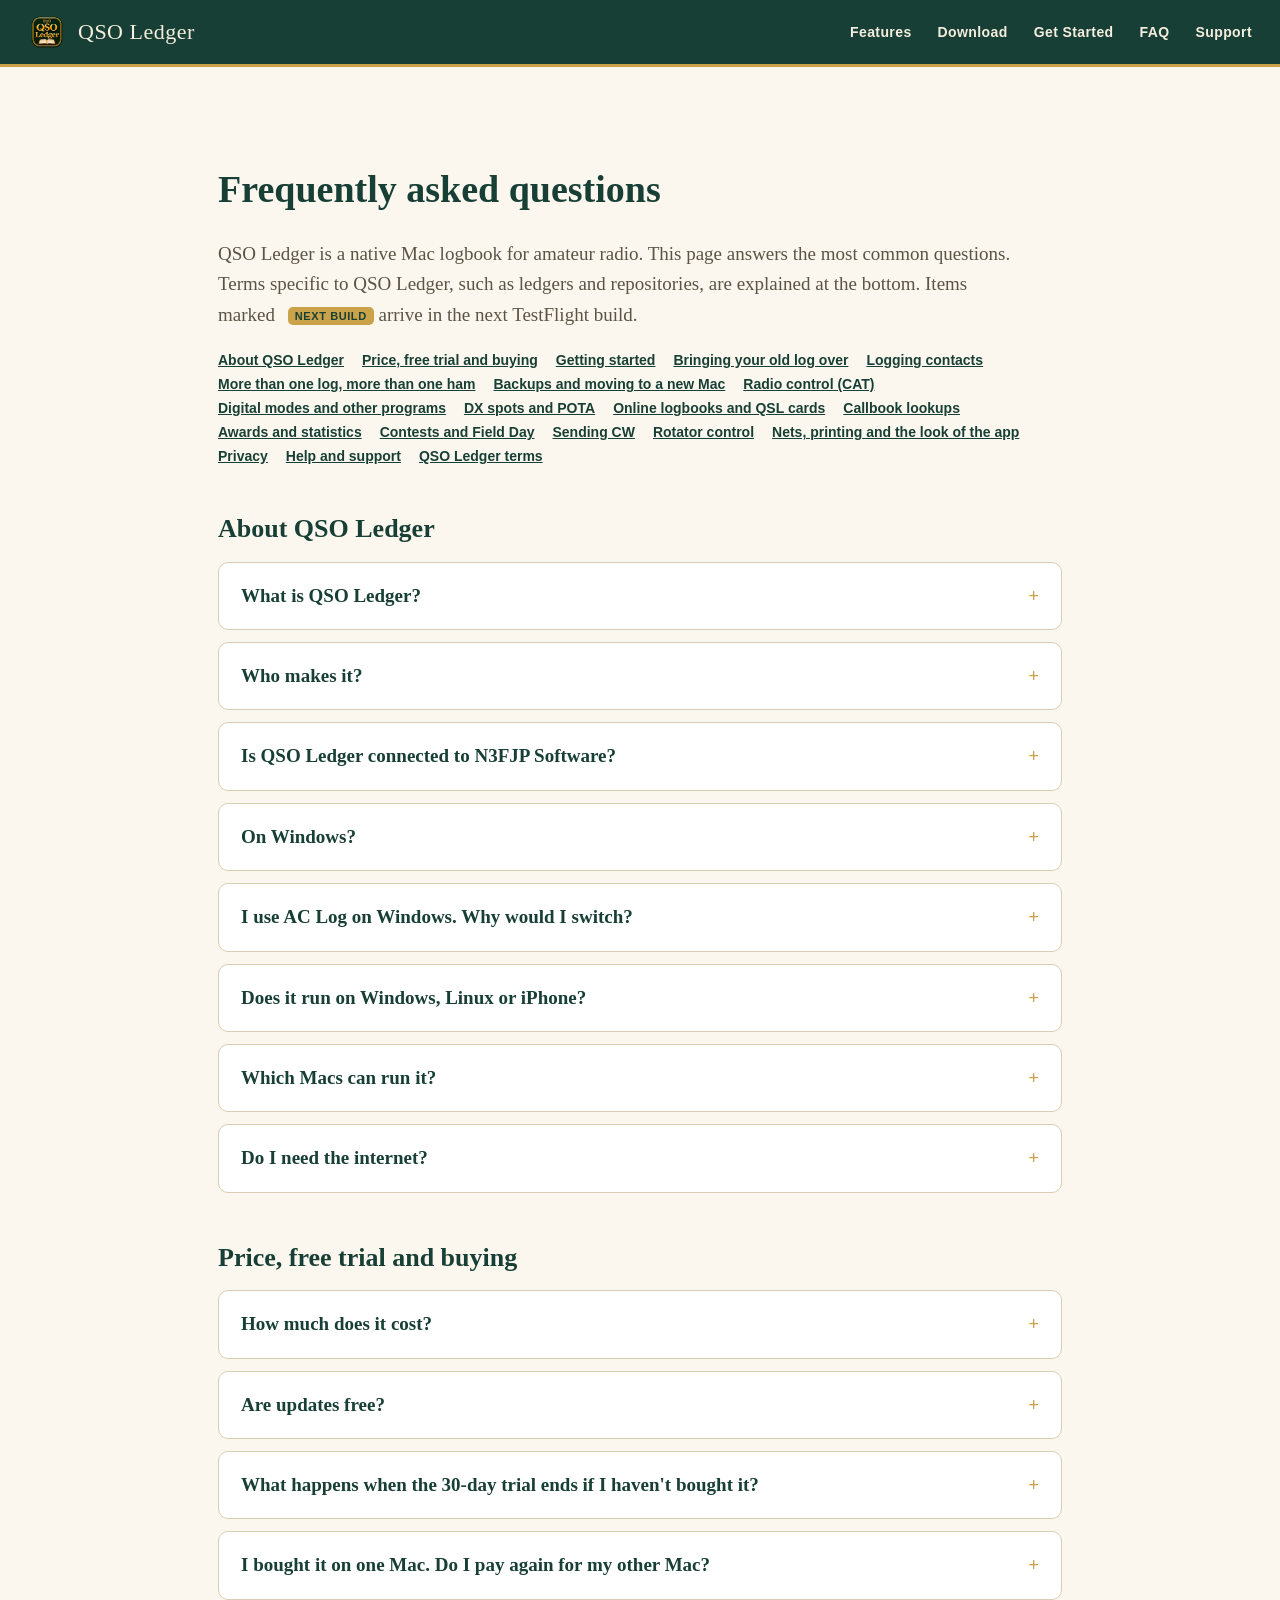
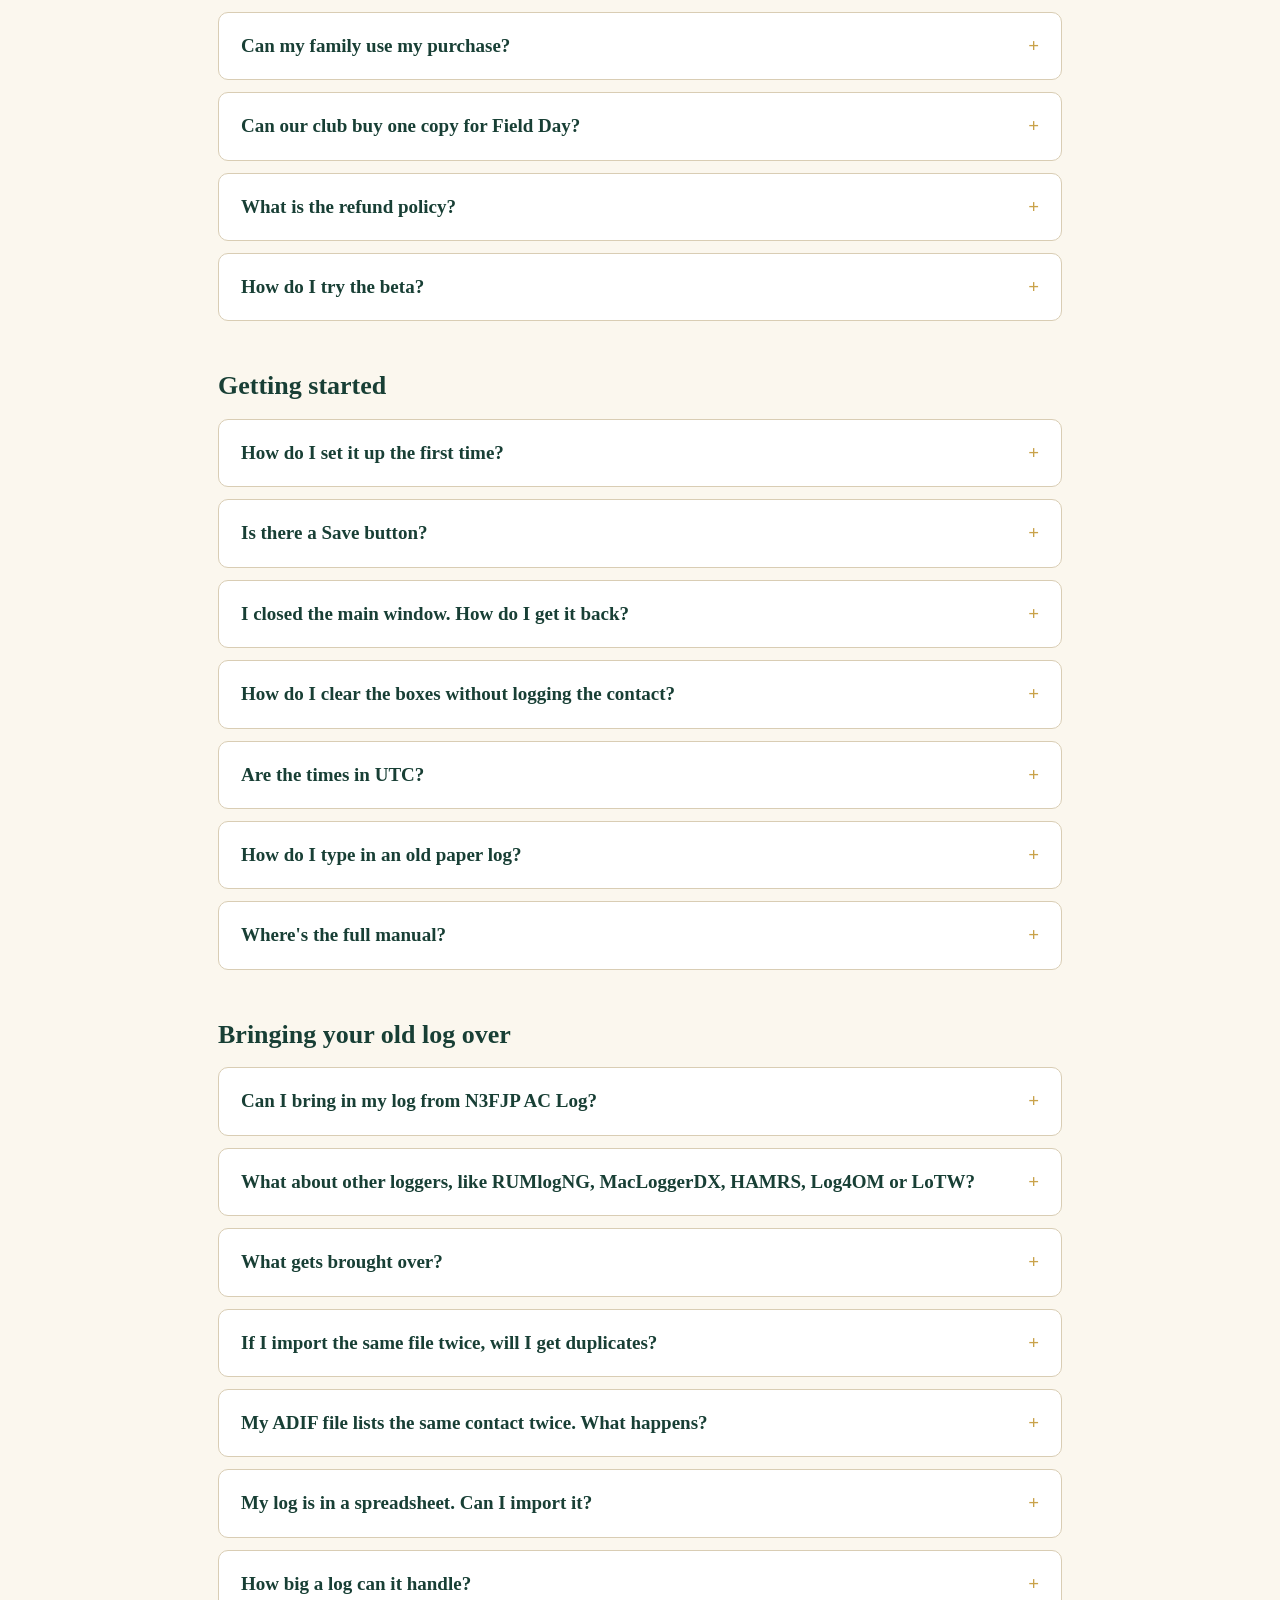
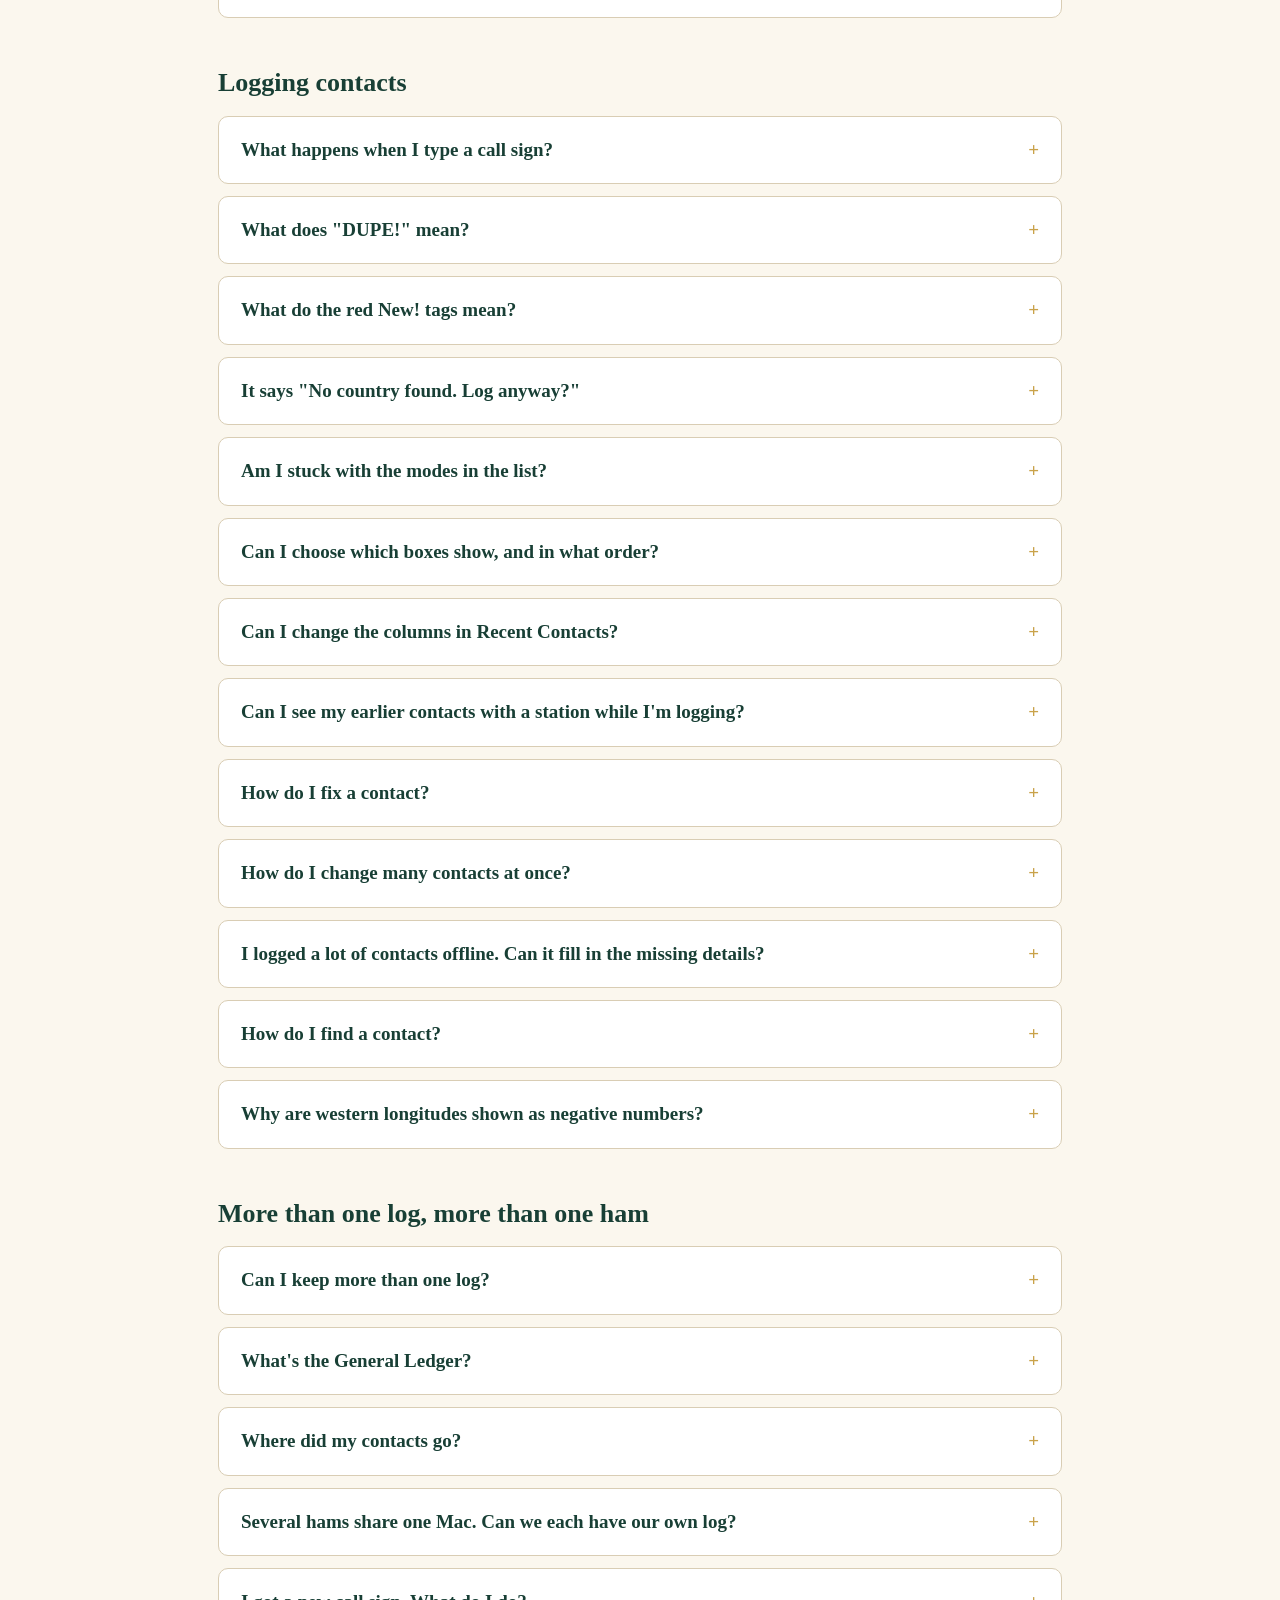
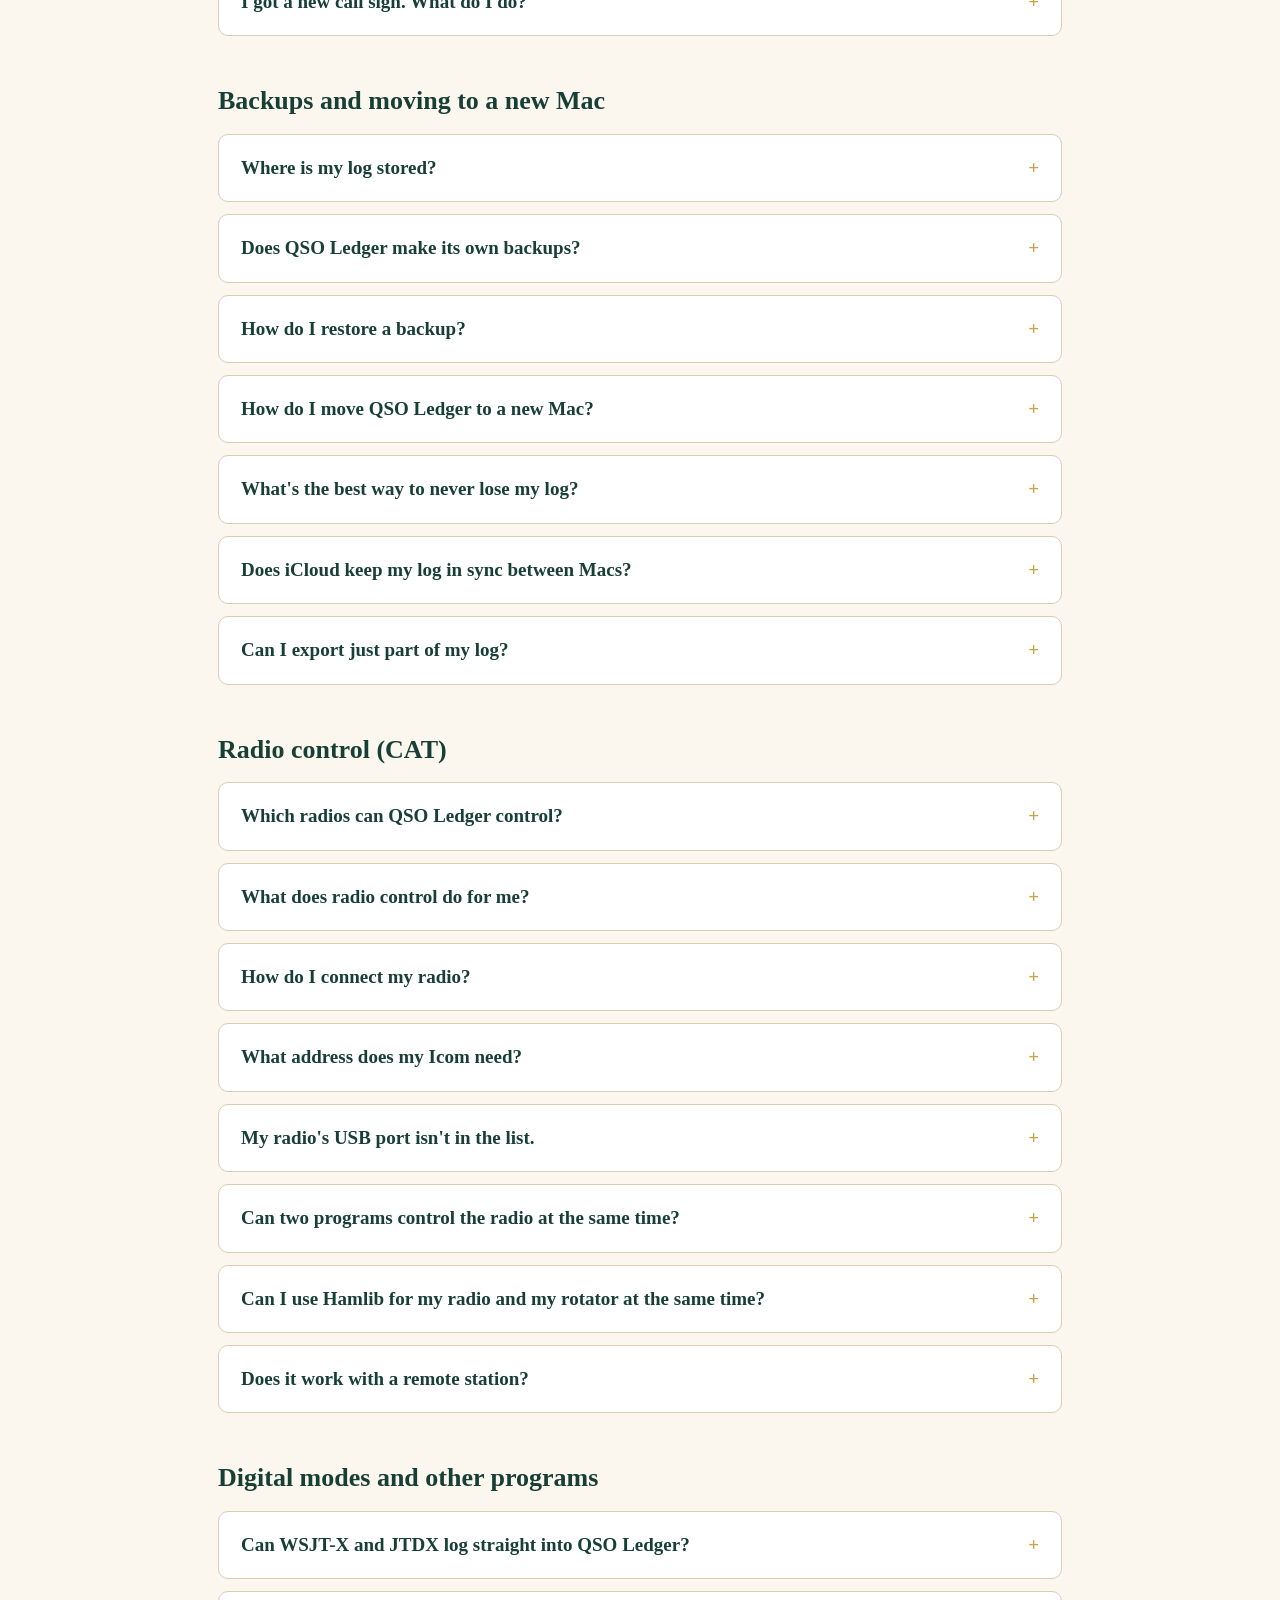
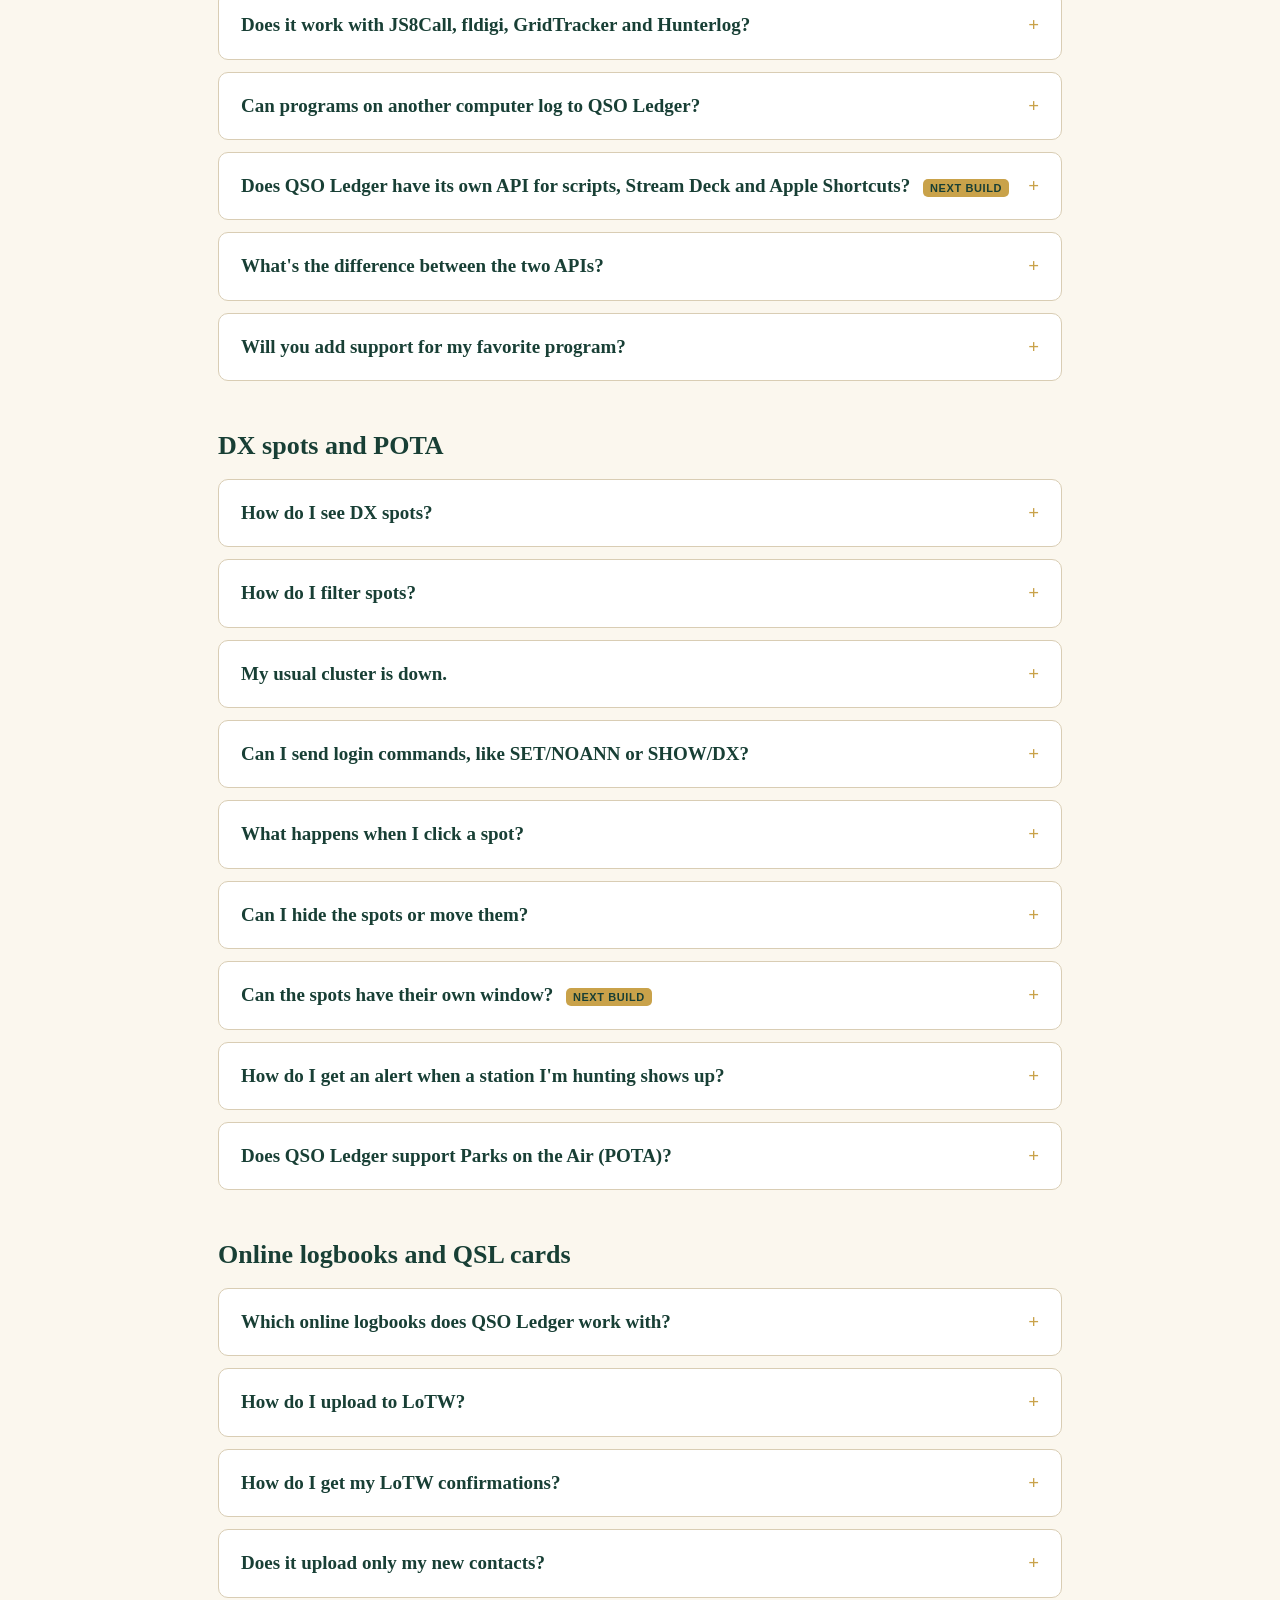
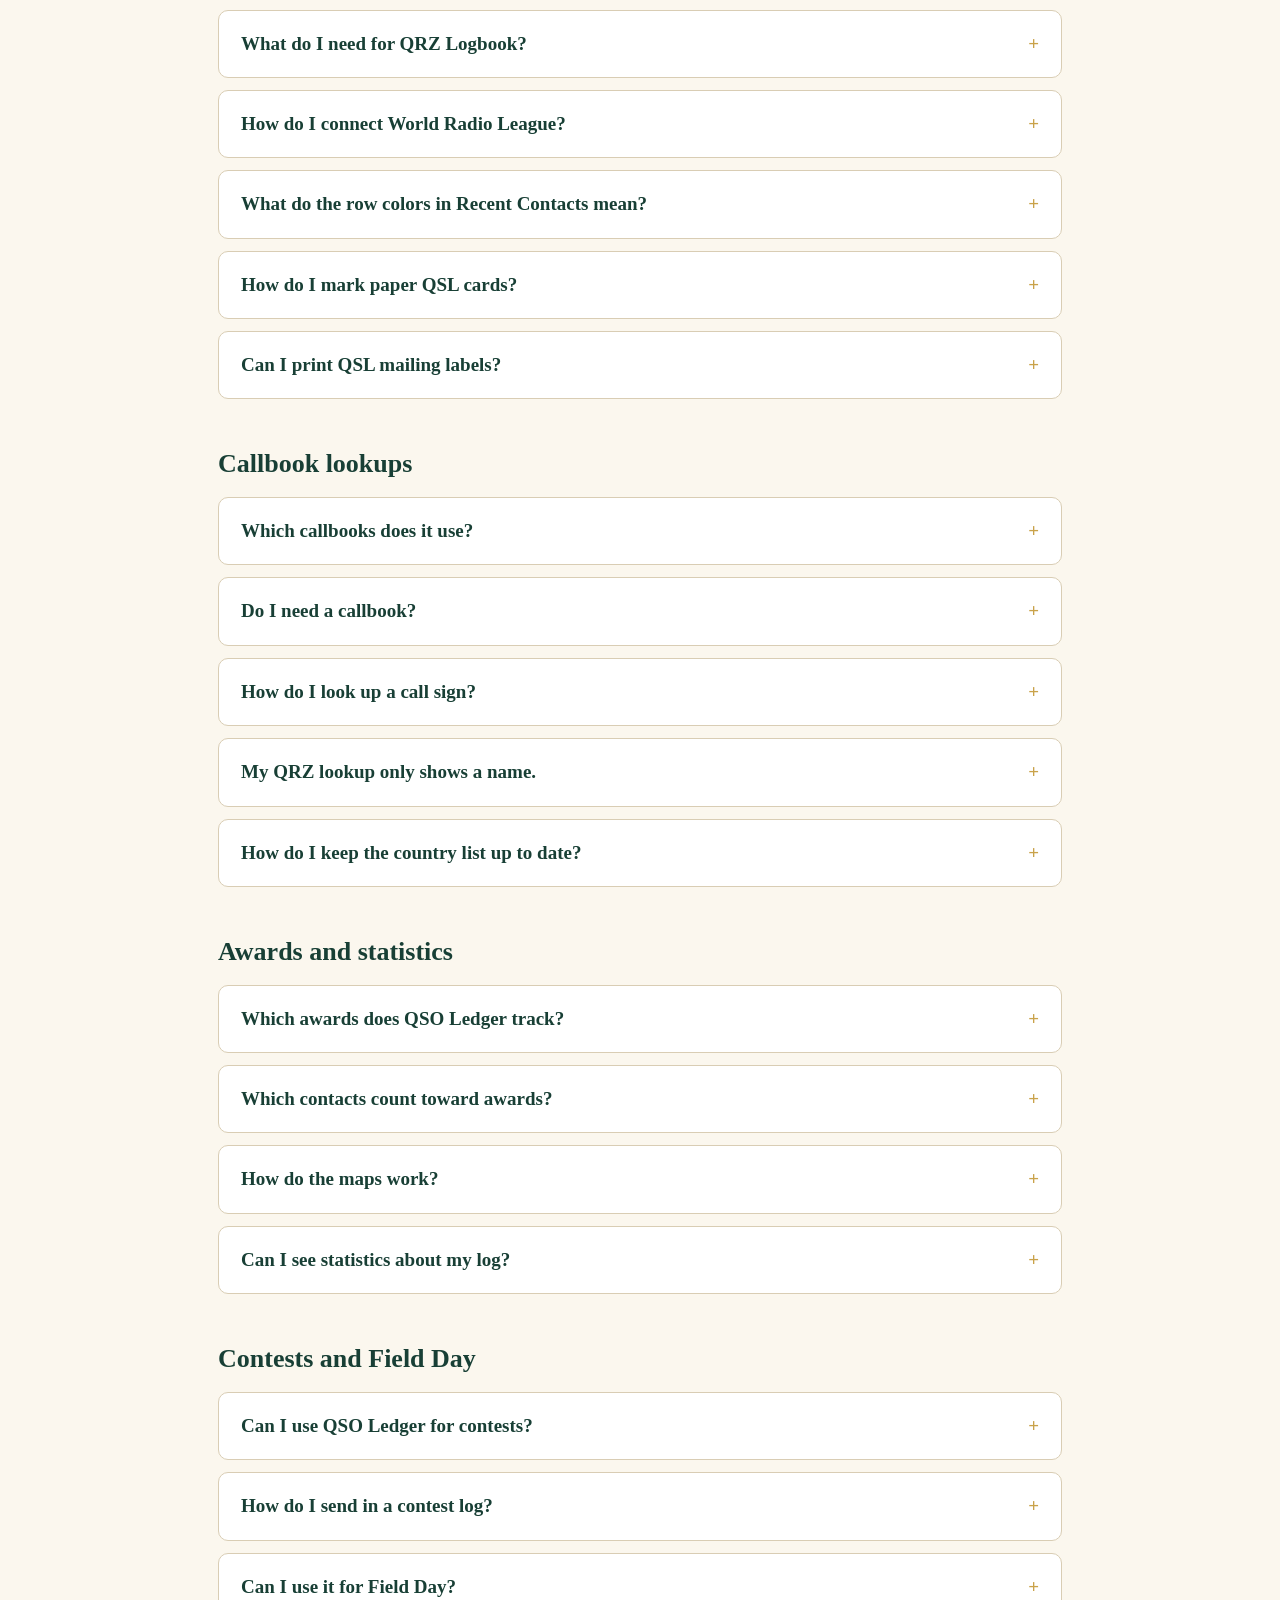
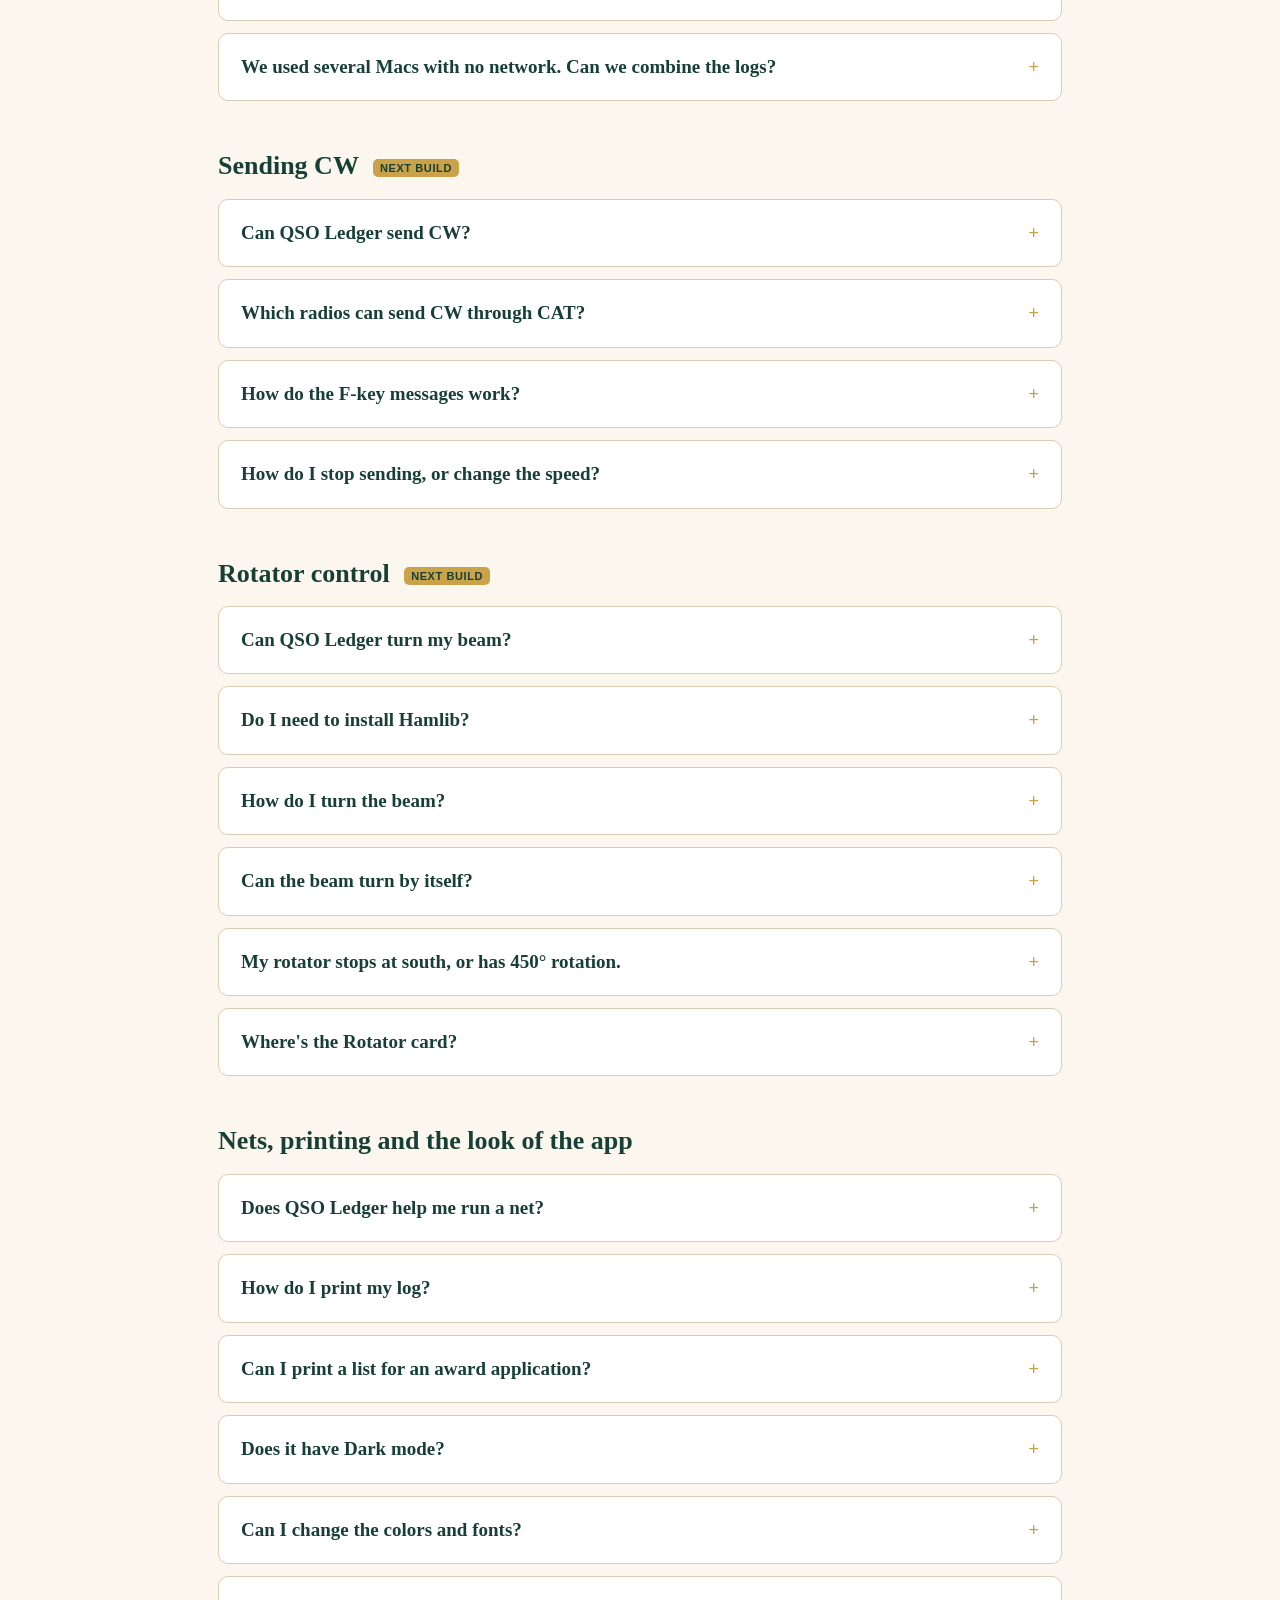
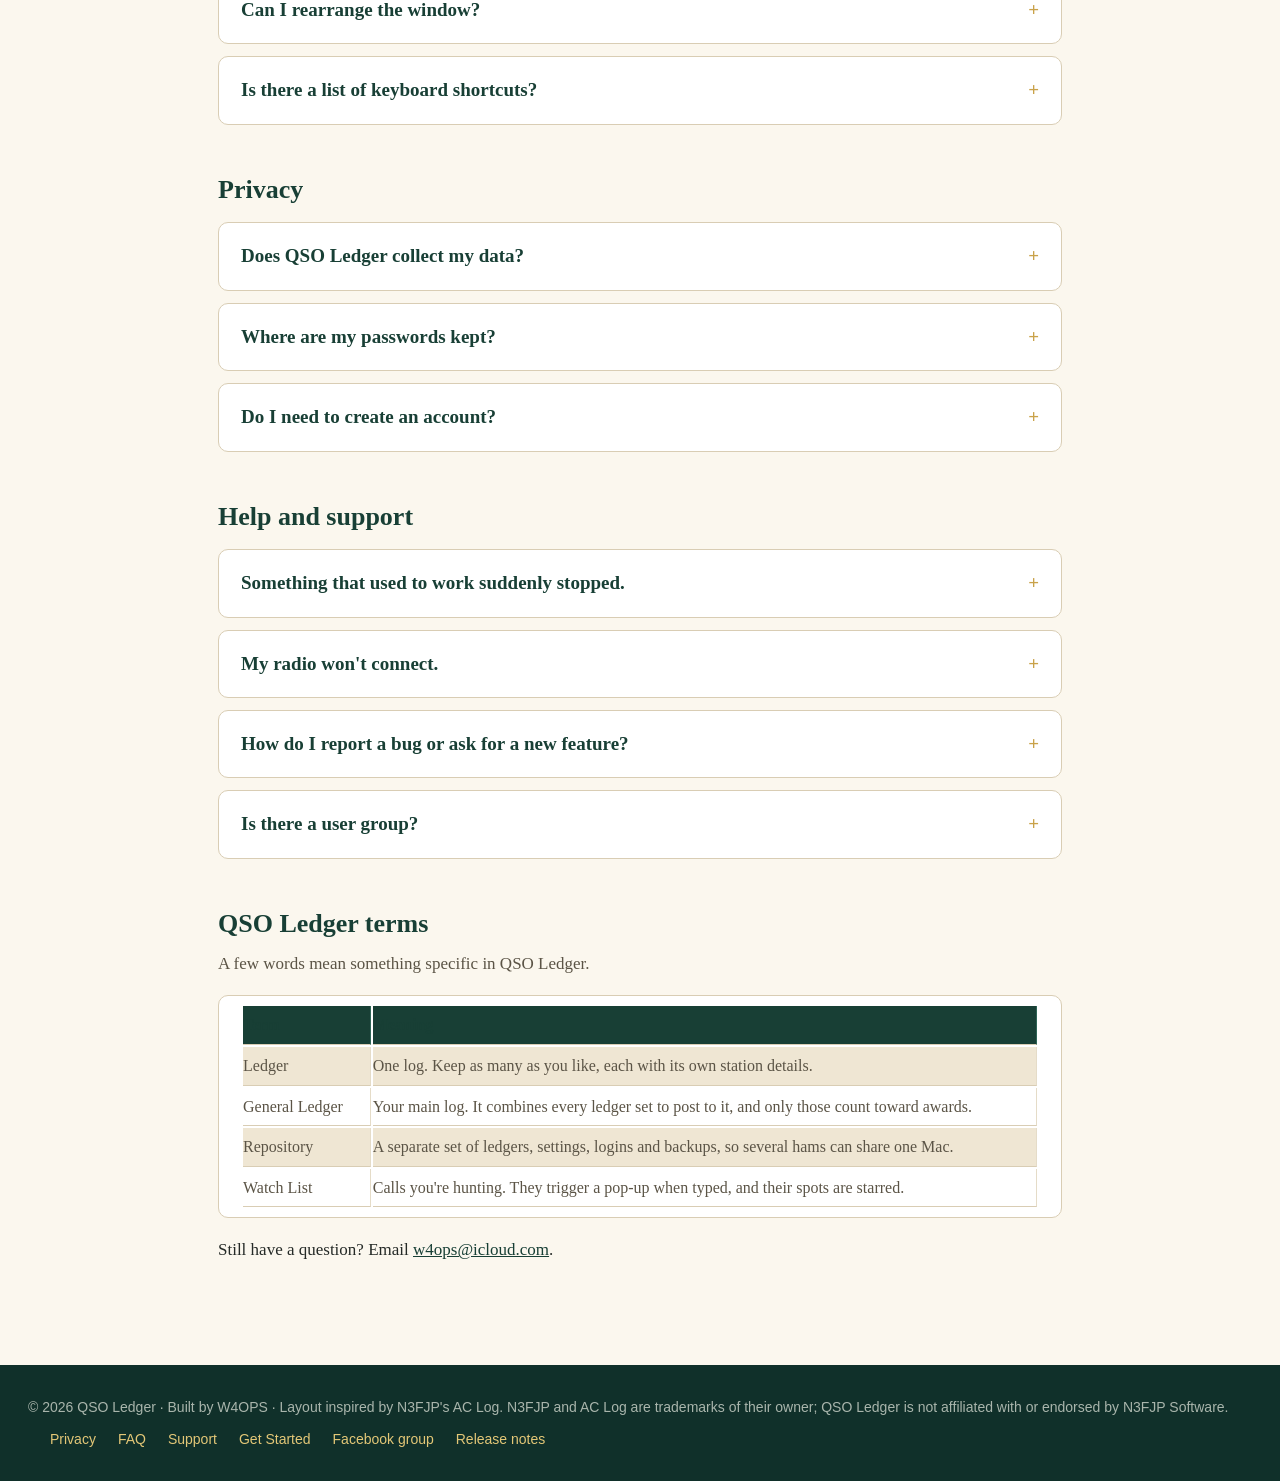
==== faq.html @ 9df09ba6 "FAQ page (124 questions); wider page so the hero headline fits on one line Co-Authored-By: Devin AI " ====
<!doctype html><html lang="en"><head><meta charset="utf-8"><meta name="viewport" content="width=device-width,initial-scale=1"><title>FAQ · QSO Ledger</title><meta name="description" content="Answers about QSO Ledger, the Mac ham radio logbook: price and trial, importing from N3FJP AC Log, CAT radio control, WSJT-X, DX spots and POTA, LoTW and QRZ uploads, backups, CW and rotators."><link rel="canonical" href="https://qsoledger.com/faq.html"><link rel="icon" href="icon.png"><link rel="stylesheet" href="style.css">
<script type="application/ld+json">{"@context": "https://schema.org", "@type": "FAQPage", "mainEntity": [{"@type": "Question", "name": "What is QSO Ledger?", "acceptedAnswer": {"@type": "Answer", "text": "It's a logbook app built just for the Mac. Your recent contacts show at the top of the window, and the boxes where you type a new contact sit below them. Type the other station's call sign, press Tab to move from box to box, then press Enter to save. That's it. QSO Ledger can also: Control your radio over CAT Show DX cluster and POTA spots Upload your contacts to LoTW, eQSL, QRZ Logbook, Club Log and World Radio League Track WAS, DXCC, grid and county progress"}}, {"@type": "Question", "name": "Who makes it?", "acceptedAnswer": {"@type": "Answer", "text": "QSO Ledger is made by W4OPS. It's an independent app and isn't run by any club or organization."}}, {"@type": "Question", "name": "Is QSO Ledger connected to N3FJP Software?", "acceptedAnswer": {"@type": "Answer", "text": "No, but N3FJP played a part in how it came about. AC Log is one of the most popular loggers in ham radio, and many hams who moved to a Mac missed its simple layout. So before building QSO Ledger, we reached out to Scott, N3FJP, to ask his permission to model our interface after his software, and he gave us his blessing. We then put our own spin on it, and wrote QSO Ledger from scratch as a native Mac app. N3FJP and AC Log are trademarks of Scott, N3FJP. QSO Ledger is not affiliated with or endorsed by N3FJP Software."}}, {"@type": "Question", "name": "On Windows?", "acceptedAnswer": {"@type": "Answer", "text": "To learn more about N3FJP's software, visit www.n3fjp.com. Whether you're logging everyday QSOs, working contests or taking part in Field Day, we can't recommend it enough."}}, {"@type": "Question", "name": "I use AC Log on Windows. Why would I switch?", "acceptedAnswer": {"@type": "Answer", "text": "If AC Log on a Windows PC works for you, there's no need to switch. QSO Ledger is for hams who want that same easy style of logging on a Mac, with no Windows virtual machine, no Wine, and no USB pass-through problems for the radio."}}, {"@type": "Question", "name": "Does it run on Windows, Linux or iPhone?", "acceptedAnswer": {"@type": "Answer", "text": "Right now it runs only on the Mac. An iPhone version is planned. There are no plans for Windows or Linux. If you're on Windows, we strongly recommend N3FJP's software, available at www.n3fjp.com. It's an excellent choice for everyday QSOs, contests and Field Day."}}, {"@type": "Question", "name": "Which Macs can run it?", "acceptedAnswer": {"@type": "Answer", "text": "Any Mac with macOS 14 Sonoma or newer. It runs natively on both Apple Silicon Macs (M1 and newer) and older Intel Macs."}}, {"@type": "Question", "name": "Do I need the internet?", "acceptedAnswer": {"@type": "Answer", "text": "No. Your log is saved on your Mac, so logging, searching, awards, printing and ADIF import and export all work offline. Features that need the internet, like spots, call sign lookups and uploads, pick back up when you reconnect."}}, {"@type": "Question", "name": "How much does it cost?", "acceptedAnswer": {"@type": "Answer", "text": "QSO Ledger is free to download from the Mac App Store, and every feature works for the first 30 days. After that, a one-time $34 purchase inside the app unlocks it for good. There is no monthly subscription."}}, {"@type": "Question", "name": "Are updates free?", "acceptedAnswer": {"@type": "Answer", "text": "Yes. Your one-time unlock includes all future updates to QSO Ledger for Mac."}}, {"@type": "Question", "name": "What happens when the 30-day trial ends if I haven't bought it?", "acceptedAnswer": {"@type": "Answer", "text": "Nothing is lost. You can still open, search, print and export your log as an ADIF file. The only thing that stops is logging new contacts, until you unlock the app."}}, {"@type": "Question", "name": "I bought it on one Mac. Do I pay again for my other Mac?", "acceptedAnswer": {"@type": "Answer", "text": "No. On the other Mac, sign in to the Mac App Store with the same Apple ID. Then choose QSO Ledger → Unlock QSO Ledger… → Restore Purchase."}}, {"@type": "Question", "name": "Can my family use my purchase?", "acceptedAnswer": {"@type": "Answer", "text": "The unlock can't be shared through Apple's Family Sharing, so each Apple ID needs its own. But if your family shares one Mac, everyone can use that one unlocked copy, and each ham can keep a separate log. See \"Several hams share one Mac\" below."}}, {"@type": "Question", "name": "Can our club buy one copy for Field Day?", "acceptedAnswer": {"@type": "Answer", "text": "Each Mac unlocks through its own Apple ID, so every Mac needs its own unlock or can use its 30-day trial. Several Macs logging into one shared Field Day log isn't available yet."}}, {"@type": "Question", "name": "What is the refund policy?", "acceptedAnswer": {"@type": "Answer", "text": "Apple handles all purchases and refunds. You can ask for a refund at reportaproblem.apple.com."}}, {"@type": "Question", "name": "How do I try the beta?", "acceptedAnswer": {"@type": "Answer", "text": "First install Apple's free TestFlight app. Then join the public beta at testflight.apple.com/join/hj4aNTzw."}}, {"@type": "Question", "name": "How do I set it up the first time?", "acceptedAnswer": {"@type": "Answer", "text": "When you first open QSO Ledger, a Welcome window asks for your call sign, name, grid square and location. It also asks you to pick a folder for backups. You can change any of this later in Settings → Station and Settings → Backup. To see the Welcome window again, choose Help → Welcome…."}}, {"@type": "Question", "name": "Is there a Save button?", "acceptedAnswer": {"@type": "Answer", "text": "No, you don't need one. Each contact is saved the moment you log it."}}, {"@type": "Question", "name": "I closed the main window. How do I get it back?", "acceptedAnswer": {"@type": "Answer", "text": "Click the QSO Ledger icon in the Dock, or choose Window → QSO Ledger (⌘0). Closing the window doesn't lose anything."}}, {"@type": "Question", "name": "How do I clear the boxes without logging the contact?", "acceptedAnswer": {"@type": "Answer", "text": "Press Esc."}}, {"@type": "Question", "name": "Are the times in UTC?", "acceptedAnswer": {"@type": "Answer", "text": "Yes. Dates and times are logged in UTC. In Settings → Station you can choose how dates look when you see and type them. Behind the scenes, contacts are always saved in standard ADIF format."}}, {"@type": "Question", "name": "How do I type in an old paper log?", "acceptedAnswer": {"@type": "Answer", "text": "Type each contact's date and time into the boxes yourself. To save typing, go to Settings → Station and set the date option to Last entry date. Each new contact will then start with the date of the one before it."}}, {"@type": "Question", "name": "Where's the full manual?", "acceptedAnswer": {"@type": "Answer", "text": "Choose Help → QSO Ledger Help (⌘?). It covers common questions and every menu, and you can search it."}}, {"@type": "Question", "name": "Can I bring in my log from N3FJP AC Log?", "acceptedAnswer": {"@type": "Answer", "text": "Yes. In AC Log, export your log as an ADIF file. Then in QSO Ledger, choose File → Import ADIF… (⇧⌘I) and pick that file. Your AC Log file stays exactly as it was."}}, {"@type": "Question", "name": "What about other loggers, like RUMlogNG, MacLoggerDX, HAMRS, Log4OM or LoTW?", "acceptedAnswer": {"@type": "Answer", "text": "It works the same way. Almost every logging program can export an ADIF file (it ends in .adi or .adif). Export one, then use File → Import ADIF…."}}, {"@type": "Question", "name": "What gets brought over?", "acceptedAnswer": {"@type": "Answer", "text": "Call signs, dates, times, bands, frequencies, modes, signal reports, names, locations, grid squares, counties, POTA park numbers, comments, and your QSL, LoTW and eQSL status. QSO Ledger then works out your WAS, DXCC and grid totals for you."}}, {"@type": "Question", "name": "If I import the same file twice, will I get duplicates?", "acceptedAnswer": {"@type": "Answer", "text": "No. Contacts already in your log are skipped. When it's done, QSO Ledger tells you how many contacts were added, how many were already there, and how many couldn't be read."}}, {"@type": "Question", "name": "My ADIF file lists the same contact twice. What happens?", "acceptedAnswer": {"@type": "Answer", "text": "The two copies are combined into one, and the confirmed copy is kept. When the import finishes, click Review Merged Contacts… to see what was combined."}}, {"@type": "Question", "name": "My log is in a spreadsheet. Can I import it?", "acceptedAnswer": {"@type": "Answer", "text": "Not directly. First convert the spreadsheet to an ADIF file. Several free online tools and ham programs can do this. Then use File → Import ADIF…."}}, {"@type": "Question", "name": "How big a log can it handle?", "acceptedAnswer": {"@type": "Answer", "text": "QSO Ledger has been tested with a log of 100,000 contacts."}}, {"@type": "Question", "name": "What happens when I type a call sign?", "acceptedAnswer": {"@type": "Answer", "text": "When you press Tab to leave the Call box, QSO Ledger fills in the station's country, continent, CQ and ITU zones, and the beam heading and distance. If you've set up a callbook, it can also fill in their name, location and grid square. You'll also see how many times you've worked that station and when you last did."}}, {"@type": "Question", "name": "What does \"DUPE!\" mean?", "acceptedAnswer": {"@type": "Answer", "text": "It means you've already worked that call sign on the same band and mode. It's only a heads-up. You can still log the contact."}}, {"@type": "Question", "name": "What do the red New! tags mean?", "acceptedAnswer": {"@type": "Answer", "text": "They point out a first: a new call sign, a new country, or a new band or mode for a country or call. You can choose which alerts you see in Settings → Station."}}, {"@type": "Question", "name": "It says \"No country found. Log anyway?\"", "acceptedAnswer": {"@type": "Answer", "text": "The call sign doesn't match any country prefix QSO Ledger knows. First, check for a typo. Special-event calls and brand-new calls sometimes cause this too. If the call is correct, choose Log Anyway."}}, {"@type": "Question", "name": "Am I stuck with the modes in the list?", "acceptedAnswer": {"@type": "Answer", "text": "No. QSO Ledger knows all the standard ADIF modes, including FT8, FT4, JS8, PSK31 and RTTY, so LoTW and other services will accept your contacts."}}, {"@type": "Question", "name": "Can I choose which boxes show, and in what order?", "acceptedAnswer": {"@type": "Answer", "text": "Yes. In Settings → Fields & Columns, pick the boxes for the top row and bottom row, and drag them into the order you like. Pressing Tab follows that order. The Call box is always first."}}, {"@type": "Question", "name": "Can I change the columns in Recent Contacts?", "acceptedAnswer": {"@type": "Answer", "text": "Yes. Pick the columns and their order in Settings → Fields & Columns, or right-click any column title. Drag the edge of a column to make it wider or narrower. Reset Columns puts everything back the way it started."}}, {"@type": "Question", "name": "Can I see my earlier contacts with a station while I'm logging?", "acceptedAnswer": {"@type": "Answer", "text": "Yes. Turn on the switch under Recent Contacts in Settings → Fields & Columns. When you Tab out of the Call box, the list shows your past contacts with that station."}}, {"@type": "Question", "name": "How do I fix a contact?", "acceptedAnswer": {"@type": "Answer", "text": "Right-click it in Recent Contacts and choose Edit."}}, {"@type": "Question", "name": "How do I change many contacts at once?", "acceptedAnswer": {"@type": "Answer", "text": "Select them by holding ⌘ or Shift while you click. Then right-click and choose Edit Contacts…. Only the boxes you type in will change, and QSO Ledger asks before saving anything."}}, {"@type": "Question", "name": "I logged a lot of contacts offline. Can it fill in the missing details?", "acceptedAnswer": {"@type": "Answer", "text": "Yes. Choose Edit → Fill Blank Fields from Call…. It fills in empty boxes, like country, zones, band and callbook details, for your whole log, the contacts you've selected, or a range of record numbers. It never changes a box that already has something in it."}}, {"@type": "Question", "name": "How do I find a contact?", "acceptedAnswer": {"@type": "Answer", "text": "Type a call, name, state, country, county or comment in the search box at the top left of Recent Contacts and press Return. ⌘F jumps to the box. Clear it to go back to the list you had before."}}, {"@type": "Question", "name": "Why are western longitudes shown as negative numbers?", "acceptedAnswer": {"@type": "Answer", "text": "QSO Ledger uses the standard map rule: north and east are positive, south and west are negative. If latitude and longitude are blank, direction and distance are figured from the center of the station's grid square."}}, {"@type": "Question", "name": "Can I keep more than one log?", "acceptedAnswer": {"@type": "Answer", "text": "Yes. QSO Ledger calls each log a ledger. Add ledgers in Settings → Ledgers, for example one for nets, one for Field Day, and one for each POTA activation. Each ledger has its own station details."}}, {"@type": "Question", "name": "What's the General Ledger?", "acceptedAnswer": {"@type": "Answer", "text": "It's your main log. Each ledger can send (\"post\") its contacts to the General Ledger, and only those ledgers count toward awards. To see every posting ledger together, choose Ledger → Open General Ledger (⇧⌘G)."}}, {"@type": "Question", "name": "Where did my contacts go?", "acceptedAnswer": {"@type": "Answer", "text": "Check which ledger is picked in the Ledger menu. Each ledger shows only its own contacts. Open the General Ledger to see them all together."}}, {"@type": "Question", "name": "Several hams share one Mac. Can we each have our own log?", "acceptedAnswer": {"@type": "Answer", "text": "Yes. Choose File → New Repository… to make a separate space for each ham, with its own ledgers, station details, online logbook logins, Watch List and backups. Use File → Switch Repository to move between them. To keep your repository private, give it a password in Settings → Station. Hold the Option key while QSO Ledger opens to choose which repository to open."}}, {"@type": "Question", "name": "I got a new call sign. What do I do?", "acceptedAnswer": {"@type": "Answer", "text": "Change it in Settings → Station. Contacts you already logged keep the call you used at the time. If you want the new call's contacts kept separate, start a new ledger."}}, {"@type": "Question", "name": "Where is my log stored?", "acceptedAnswer": {"@type": "Answer", "text": "On your Mac. If you use Time Machine, it backs up your log along with everything else."}}, {"@type": "Question", "name": "Does QSO Ledger make its own backups?", "acceptedAnswer": {"@type": "Answer", "text": "Yes. In Settings → Backup, pick a folder, such as an external drive or a cloud folder like iCloud Drive or Dropbox. QSO Ledger saves a standard ADIF backup there every day, every week, or each time you quit. It keeps the newest 3 to 10 backups (7 unless you change it)."}}, {"@type": "Question", "name": "How do I restore a backup?", "acceptedAnswer": {"@type": "Answer", "text": "Choose File → Restore from Backup…. It only adds contacts that are missing, puts each one back in its own ledger, and never deletes anything."}}, {"@type": "Question", "name": "How do I move QSO Ledger to a new Mac?", "acceptedAnswer": {"@type": "Answer", "text": "Install QSO Ledger on the new Mac. Then choose File → Restore from Backup… and pick a backup file. Or, on the old Mac, choose File → Export Repository… and restore that file on the new one. Use Restore Purchase to bring back your unlock."}}, {"@type": "Question", "name": "What's the best way to never lose my log?", "acceptedAnswer": {"@type": "Answer", "text": "Use more than one kind of backup: Keep Time Machine turned on. Point Settings → Backup at a second drive or a cloud folder. Every so often, choose File → Export ADIF… (⇧⌘E) and keep that file somewhere else too."}}, {"@type": "Question", "name": "Does iCloud keep my log in sync between Macs?", "acceptedAnswer": {"@type": "Answer", "text": "Not yet, but it's planned. For now, use backups or ADIF export to move contacts between Macs."}}, {"@type": "Question", "name": "Can I export just part of my log?", "acceptedAnswer": {"@type": "Answer", "text": "Yes. File → Export ADIF… can save the whole log, only the contacts you've selected, or a range of record numbers."}}, {"@type": "Question", "name": "Which radios can QSO Ledger control?", "acceptedAnswer": {"@type": "Answer", "text": "Icom, Kenwood, Elecraft, Yaesu and FlexRadio radios work directly. Hundreds more work through helper programs like Hamlib's rigctld, flrig, or TCI (used by ExpertSDR, Thetis and other SDR programs)."}}, {"@type": "Question", "name": "What does radio control do for me?", "acceptedAnswer": {"@type": "Answer", "text": "As you tune your radio, the frequency, band and mode in QSO Ledger change to match. And when you click a DX or POTA spot, your radio jumps to that station."}}, {"@type": "Question", "name": "How do I connect my radio?", "acceptedAnswer": {"@type": "Answer", "text": "Go to Settings → Radio. Choose your radio type and the USB port it's plugged into. If your radio is on the network instead, choose rigctld, flrig, TCI, or TCP (for programs like SmartSDR CAT, Thetis or ser2net)."}}, {"@type": "Question", "name": "What address does my Icom need?", "acceptedAnswer": {"@type": "Answer", "text": "Use the radio's CI-V address. Here are the common ones: IC-7300: 94. IC-705: A4. IC-9700: A2. IC-7610: 98. IC-7100: 88. IC-7851: 8E. The address and baud rate must be the same in the radio's menu and in QSO Ledger."}}, {"@type": "Question", "name": "My radio's USB port isn't in the list.", "acceptedAnswer": {"@type": "Answer", "text": "Try these steps: Install the radio maker's USB driver if it needs one. Many Silicon Labs and FTDI cables do. Unplug the cable and plug it back in. Close and reopen Settings → Radio. On a Mac, radio ports have names like cu.usbserial-XXXX or cu.SLAB_USBtoUART."}}, {"@type": "Question", "name": "Can two programs control the radio at the same time?", "acceptedAnswer": {"@type": "Answer", "text": "Only one program at a time can use a USB port. To share your radio between QSO Ledger and a program like WSJT-X or fldigi, run flrig or Hamlib's rigctld, then point both programs at it."}}, {"@type": "Question", "name": "Can I use Hamlib for my radio and my rotator at the same time?", "acceptedAnswer": {"@type": "Answer", "text": "Yes. rigctld (port 4532) runs the radio and rotctld (port 4533) runs the rotator. Each one needs its own USB port."}}, {"@type": "Question", "name": "Does it work with a remote station?", "acceptedAnswer": {"@type": "Answer", "text": "Yes, as long as your radio or its control program shares CAT over the network through rigctld, flrig, TCI or a TCP port. Your remote-station software handles the audio."}}, {"@type": "Question", "name": "Can WSJT-X and JTDX log straight into QSO Ledger?", "acceptedAnswer": {"@type": "Answer", "text": "Yes. Here's how: In QSO Ledger, turn on Settings → Radio → Log contacts from WSJT-X and JTDX. In WSJT-X or JTDX, open Settings → Reporting. Set the UDP Server to 127.0.0.1 and the port to 2237. Now every contact you log in WSJT-X or JTDX goes right into your current ledger."}}, {"@type": "Question", "name": "Does it work with JS8Call, fldigi, GridTracker and Hunterlog?", "acceptedAnswer": {"@type": "Answer", "text": "Yes. QSO Ledger includes an N3FJP-compatible API, so any program that can log to AC Log can log to QSO Ledger without changes. To set it up: Turn it on in Settings → Radio. It uses TCP port 1100 unless you change it. In the other program, choose its N3FJP logging option and point it at this Mac."}}, {"@type": "Question", "name": "Can programs on another computer log to QSO Ledger?", "acceptedAnswer": {"@type": "Answer", "text": "Yes, if you allow network access for the API in Settings → Radio. Only do this on a network you trust."}}, {"@type": "Question", "name": "Does QSO Ledger have its own API for scripts, Stream Deck and Apple Shortcuts?", "acceptedAnswer": {"@type": "Answer", "text": "Yes. The QSO Ledger API lets other programs on your Mac talk to QSO Ledger at http://127.0.0.1:7373/v1/. Programs can: Log contacts, search the log and check for dupes Look up a call sign and fill in the entry form Export ADIF and switch ledgers Read and tune the radio, and send CW Get live updates as things happen Turn it on in Settings → Radio → QSO Ledger API. That screen also shows the access key that every request needs. The API is off until you turn it on, and it can never delete contacts. After the free trial ends, programs can still read your log but can't add contacts. See the API page for every command, with examples."}}, {"@type": "Question", "name": "What's the difference between the two APIs?", "acceptedAnswer": {"@type": "Answer", "text": "The N3FJP-compatible API is for programs that already work with N3FJP. The QSO Ledger API is for anything new, and it can do much more. You can run both at the same time."}}, {"@type": "Question", "name": "Will you add support for my favorite program?", "acceptedAnswer": {"@type": "Answer", "text": "Email w4ops@icloud.com with the program's name and what you'd like it to do."}}, {"@type": "Question", "name": "How do I see DX spots?", "acceptedAnswer": {"@type": "Answer", "text": "In Settings → DX Cluster, check one or more spot sources: NC7J, VE7CC, W3LPL, K1TTT, WA9PIE, DXSpots.com or POTA Spots. They all connect at once, and if several report the same spot, you'll see it only once. To use a cluster that isn't listed, add it under Custom cluster."}}, {"@type": "Question", "name": "How do I filter spots?", "acceptedAnswer": {"@type": "Answer", "text": "Use Filters in Settings → DX Cluster: Heard by is about the spotter: show spots only from stations on certain continents, or only in your country. Station heard is about the DX station itself. You can also hide whole bands, or hide CW, digital or phone spots. Show All Spots clears every filter."}}, {"@type": "Question", "name": "My usual cluster is down.", "acceptedAnswer": {"@type": "Answer", "text": "Check a different one in Settings → DX Cluster. Auto reconnect is on unless you turn it off. It keeps retrying a cluster that dropped, and also reconnects after your Mac sleeps, after a network drop, or after 10 quiet minutes."}}, {"@type": "Question", "name": "Can I send login commands, like SET/NOANN or SHOW/DX?", "acceptedAnswer": {"@type": "Answer", "text": "Yes. Add them under login commands in Settings → DX Cluster."}}, {"@type": "Question", "name": "What happens when I click a spot?", "acceptedAnswer": {"@type": "Answer", "text": "The call sign goes into the entry form, and your radio tunes to the spot's frequency and mode. If you have a rotator connected, your beam can turn toward the station too."}}, {"@type": "Question", "name": "Can I hide the spots or move them?", "acceptedAnswer": {"@type": "Answer", "text": "To hide them, uncheck Settings → Show DX Spots. To move them, use Settings → Window Layout: Traditional puts spots under the entry boxes, and Side Panel puts them on the right. Drag the bar above the spots to make the area bigger or smaller."}}, {"@type": "Question", "name": "Can the spots have their own window?", "acceptedAnswer": {"@type": "Answer", "text": "Yes. Click the pop-out button on the DX Spots title, or use the Settings menu. You can move that window to another screen. Close it and the spots go back into the main window."}}, {"@type": "Question", "name": "How do I get an alert when a station I'm hunting shows up?", "acceptedAnswer": {"@type": "Answer", "text": "Add the call to File → Watch List…. You'll get a pop-up when you type that call, and its spots are marked with a star."}}, {"@type": "Question", "name": "Does QSO Ledger support Parks on the Air (POTA)?", "acceptedAnswer": {"@type": "Answer", "text": "Yes! Hunting parks: Check POTA Spots in Settings → DX Cluster to see who is activating a park right now. Logging park numbers: Add the Park Ref box in Settings → Fields & Columns. Activating a park yourself: Make a separate ledger for each activation. When you're done, export it as ADIF and upload it to pota.app. Set that ledger to post to the General Ledger so your contacts count toward awards."}}, {"@type": "Question", "name": "Which online logbooks does QSO Ledger work with?", "acceptedAnswer": {"@type": "Answer", "text": "ARRL Logbook of the World (LoTW), eQSL, QRZ Logbook, Club Log and World Radio League. Enter your logins in Settings → eLogs. Your passwords are kept safely in your Mac's Keychain."}}, {"@type": "Question", "name": "How do I upload to LoTW?", "acceptedAnswer": {"@type": "Answer", "text": "Install ARRL's free TQSL program and set up your call sign certificate. In QSO Ledger, choose eLogs → Logbook of the World → Upload New Contacts (TQSL)…. TQSL signs the upload with your certificate and sends it to LoTW."}}, {"@type": "Question", "name": "How do I get my LoTW confirmations?", "acceptedAnswer": {"@type": "Answer", "text": "Choose eLogs → Logbook of the World → Download Confirmations. It uses your LoTW website login and marks which contacts are confirmed."}}, {"@type": "Question", "name": "Does it upload only my new contacts?", "acceptedAnswer": {"@type": "Answer", "text": "Yes. Upload New Contacts sends only the contacts that haven't gone to that service yet."}}, {"@type": "Question", "name": "What do I need for QRZ Logbook?", "acceptedAnswer": {"@type": "Answer", "text": "Your QRZ Logbook API key. Find it on qrz.com under My Logbook → Settings. Uploading needs a QRZ Logbook subscription."}}, {"@type": "Question", "name": "How do I connect World Radio League?", "acceptedAnswer": {"@type": "Answer", "text": "In World Radio League, open Integrations → Developer API and choose Generate API key. Paste the key into Settings → eLogs right away. WRL only shows it once. Choose eLogs → World Radio League → Upload New Contacts or Download New Contacts."}}, {"@type": "Question", "name": "What do the row colors in Recent Contacts mean?", "acceptedAnswer": {"@type": "Answer", "text": "They show the QSL status of each contact: not sent, sent, received, or both sent and received. You can change the colors in Settings → Colors & Fonts."}}, {"@type": "Question", "name": "How do I mark paper QSL cards?", "acceptedAnswer": {"@type": "Answer", "text": "Select the contacts, right-click, and choose Mark QSL Sent or Mark QSL Rcvd."}}, {"@type": "Question", "name": "Can I print QSL mailing labels?", "acceptedAnswer": {"@type": "Answer", "text": "Yes. Choose File → Print QSL Labels…. It prints on Avery 5160, 5161, 5163 or 5164 label sheets. You can start partway down a sheet you've already used, and mark the contacts as QSL Sent when you're done. Addresses come from your callbook."}}, {"@type": "Question", "name": "Which callbooks does it use?", "acceptedAnswer": {"@type": "Answer", "text": "QRZ.com (this needs a QRZ XML subscription) or HamQTH (free account). Set up either one in Settings → eLogs."}}, {"@type": "Question", "name": "Do I need a callbook?", "acceptedAnswer": {"@type": "Answer", "text": "No. QSO Ledger works fine without one. It still fills in the country, zones, direction and distance using its built-in country file."}}, {"@type": "Question", "name": "How do I look up a call sign?", "acceptedAnswer": {"@type": "Answer", "text": "CallBook → Look Up Call (⌘L) fills in any empty boxes. CallBook → Show Callbook Card (⌘K) shows the station's photo, address and QSL details. Open Call on QRZ.com (⇧⌘L) opens the station's page on QRZ.com."}}, {"@type": "Question", "name": "My QRZ lookup only shows a name.", "acceptedAnswer": {"@type": "Answer", "text": "That usually means your QRZ account doesn't have an XML subscription. Full lookups need one."}}, {"@type": "Question", "name": "How do I keep the country list up to date?", "acceptedAnswer": {"@type": "Answer", "text": "Use Settings → Country File to update the file (cty.dat) that QSO Ledger uses for countries and zones. Update it whenever new DXCC entities or call sign prefixes are announced."}}, {"@type": "Question", "name": "Which awards does QSO Ledger track?", "acceptedAnswer": {"@type": "Answer", "text": "It tracks your worked and confirmed totals for Worked All States, DXCC, counties, grid squares and more, with maps. Open them with Awards → Worked All States and DXCC… (⇧⌘A)."}}, {"@type": "Question", "name": "Which contacts count toward awards?", "acceptedAnswer": {"@type": "Answer", "text": "Only contacts in ledgers that post to the General Ledger. Turn Post to General Ledger on or off for each ledger in Settings → Ledgers."}}, {"@type": "Question", "name": "How do the maps work?", "acceptedAnswer": {"@type": "Answer", "text": "Places you've worked and confirmed are shaded in. Drag to move around the map, and pinch to zoom in or out."}}, {"@type": "Question", "name": "Can I see statistics about my log?", "acceptedAnswer": {"@type": "Answer", "text": "Yes. Awards → Log Statistics… (⌥⌘S) shows your total contacts, unique call signs, countries, states, grid squares and your busiest day. It also breaks down contacts by band and mode, by year, and by your most-worked countries. You can filter by ledger, year, band or mode, then copy or print the results."}}, {"@type": "Question", "name": "Can I use QSO Ledger for contests?", "acceptedAnswer": {"@type": "Answer", "text": "For casual contesting, yes. Keep a separate ledger for the contest. When it's over, use File → Export Cabrillo… to save your log with your categories, the exchange you sent, and serial numbers. Live contest scoring isn't available yet."}}, {"@type": "Question", "name": "How do I send in a contest log?", "acceptedAnswer": {"@type": "Answer", "text": "Choose File → Export Cabrillo…. Pick the contest, your categories and exchange, choose the contacts, and save the .log file. Then upload or email it to the contest's log robot."}}, {"@type": "Question", "name": "Can I use it for Field Day?", "acceptedAnswer": {"@type": "Answer", "text": "Yes, on one Mac. Make a Field Day ledger, and when you're done, export it as ARRL-FD Cabrillo. A special Field Day screen and several Macs sharing one log aren't available yet."}}, {"@type": "Question", "name": "We used several Macs with no network. Can we combine the logs?", "acceptedAnswer": {"@type": "Answer", "text": "Yes. Export each Mac's Field Day ledger as ADIF, then import them all into one ledger on one Mac. Contacts that are already in the log are skipped, so you won't get duplicates."}}, {"@type": "Question", "name": "Can QSO Ledger send CW?", "acceptedAnswer": {"@type": "Answer", "text": "Yes. It can use your radio's built-in keyer or a K1EL WinKeyer. Choose which one in Settings → CW."}}, {"@type": "Question", "name": "Which radios can send CW through CAT?", "acceptedAnswer": {"@type": "Answer", "text": "Icom, Kenwood, Elecraft and FlexRadio, plus any radio controlled through Hamlib, flrig or TCI. Yaesu radios don't have a CAT command for sending typed text, so with a Yaesu, use flrig or a WinKeyer."}}, {"@type": "Question", "name": "How do the F-key messages work?", "acceptedAnswer": {"@type": "Answer", "text": "Keys F1 through F8 each send a message you write in Settings → CW. Messages can include fill-in tags that QSO Ledger swaps for real information when it sends: {CALL}: The other station's call sign. {RST}: The signal report. {NAME}: The other operator's name. {STATE}: The other station's state. {MYCALL}: Your call sign. {MYNAME}: Your name. {MYGRID}: Your grid square. For example, {CALL} DE {MYCALL} UR {RST} NAME {MYNAME} might send \"K4ABC DE W4OPS UR 599 NAME MIKE\"."}}, {"@type": "Question", "name": "How do I stop sending, or change the speed?", "acceptedAnswer": {"@type": "Answer", "text": "Press Esc to stop sending right away. The CW bar under the entry boxes has a Stop button, the speed, the F1–F8 buttons, and a box for typing any text. The CW menu also has Faster and Slower."}}, {"@type": "Question", "name": "Can QSO Ledger turn my beam?", "acceptedAnswer": {"@type": "Answer", "text": "Yes. In Settings → Rotator, choose your rotator controller and its USB port. These work directly: Yaesu GS-232A or GS-232B (Green Heron, ERC and K3NG controllers use the same commands) SPID / AlphaSpid Rot2Prog Hy-Gain DCU-1 or Rotor-EZ EasyComm II Prosistel For any other rotator, use Hamlib's rotctld (port 4533)."}}, {"@type": "Question", "name": "Do I need to install Hamlib?", "acceptedAnswer": {"@type": "Answer", "text": "Not for the controllers listed above, because QSO Ledger talks to them directly. You only need Hamlib for other rotators."}}, {"@type": "Question", "name": "How do I turn the beam?", "acceptedAnswer": {"@type": "Answer", "text": "Rotator → Turn to Short Path (⌘R) aims at the station in the entry form. Rotator → Turn to Long Path (⇧⌘R) aims the long path. Rotator → Stop (⌘.) stops the rotator. QSO Ledger aims using the station's grid square, or its country if there's no grid. You can also type any heading on the Rotator card, or right-click a spot and choose Turn Beam to …."}}, {"@type": "Question", "name": "Can the beam turn by itself?", "acceptedAnswer": {"@type": "Answer", "text": "Yes. Under When to turn in Settings → Rotator, choose whether it turns when you leave the Call box or when you click a spot. You can also list country prefixes (for example VK, ZL) that you usually work by long path."}}, {"@type": "Question", "name": "My rotator stops at south, or has 450° rotation.", "acceptedAnswer": {"@type": "Answer", "text": "In Settings → Rotator, set Rotator stops at (North or South) and the over-travel option. That way QSO Ledger knows which way the rotator has to go around. If your antenna isn't lined up exactly with the rotator's north, use Beam offset to correct it."}}, {"@type": "Question", "name": "Where's the Rotator card?", "acceptedAnswer": {"@type": "Answer", "text": "It's in the Side Panel layout. It can also open in its own window from either layout."}}, {"@type": "Question", "name": "Does QSO Ledger help me run a net?", "acceptedAnswer": {"@type": "Answer", "text": "Yes. Net → Net Manager… (⇧⌘N) keeps a check-in list. Each row saves as you type, so nothing is lost even if your Mac crashes. When the net ends, Log and Close asks which ledger the check-ins go into. Save As… makes a PDF or spreadsheet, and Share Roster sends the PDF."}}, {"@type": "Question", "name": "How do I print my log?", "acceptedAnswer": {"@type": "Answer", "text": "Choose File → Print Logbook… (⌘P). It prints the call, date, time, band, frequency, mode, reports and country, oldest first, with column headings on every page. To make a PDF instead, choose Save as PDF in the Print window."}}, {"@type": "Question", "name": "Can I print a list for an award application?", "acceptedAnswer": {"@type": "Answer", "text": "Filter to the contacts you need, then print them or export them as ADIF. Awards → Log Statistics… can print your totals too."}}, {"@type": "Question", "name": "Does it have Dark mode?", "acceptedAnswer": {"@type": "Answer", "text": "Yes. In Settings → Colors & Fonts, choose Light, Dark, or Match macOS."}}, {"@type": "Question", "name": "Can I change the colors and fonts?", "acceptedAnswer": {"@type": "Answer", "text": "Yes. Pick a ready-made theme, or set your own colors and text sizes for the boxes, labels and contact list in Settings → Colors & Fonts."}}, {"@type": "Question", "name": "Can I rearrange the window?", "acceptedAnswer": {"@type": "Answer", "text": "Yes. From the Settings menu, choose Traditional Layout (spots under the entry boxes) or Side Panel Layout (spots and station details on the right). You can also reorder the entry boxes and columns in Settings → Fields & Columns."}}, {"@type": "Question", "name": "Is there a list of keyboard shortcuts?", "acceptedAnswer": {"@type": "Answer", "text": "Yes: Log the contact: Enter. Clear the entry form, or stop CW: Esc. Find in log: ⌘F. Look up a call: ⌘L. Show the callbook card: ⌘K. Open the call on QRZ.com: ⇧⌘L. Import ADIF: ⇧⌘I. Export ADIF: ⇧⌘E. Print logbook: ⌘P. Open or close the General Ledger: ⇧⌘G. Awards: ⇧⌘A. Log statistics: ⌥⌘S. Net Manager: ⇧⌘N. Send CW messages: F1–F8. Rotator short path / long path / stop: ⌘R / ⇧⌘R / ⌘.. Main window: ⌘0. Help: ⌘?. ⌘ is the Command key, ⇧ is Shift, and ⌥ is Option."}}, {"@type": "Question", "name": "Does QSO Ledger collect my data?", "acceptedAnswer": {"@type": "Answer", "text": "Your log stays on your Mac. QSO Ledger sends only anonymous counts, like how many contacts were logged and on which bands and modes. It never sends call signs, names, grid squares, frequencies, park numbers or notes. To turn this off, switch off Share anonymous usage statistics in Settings. See the Privacy page for details."}}, {"@type": "Question", "name": "Where are my passwords kept?", "acceptedAnswer": {"@type": "Answer", "text": "In your Mac's Keychain, the same secure place macOS keeps your other passwords."}}, {"@type": "Question", "name": "Do I need to create an account?", "acceptedAnswer": {"@type": "Answer", "text": "No. There's no QSO Ledger account to sign up for."}}, {"@type": "Question", "name": "Something that used to work suddenly stopped.", "acceptedAnswer": {"@type": "Answer", "text": "Check your login in Settings → eLogs, or your radio connection in Settings → Radio. Online services sometimes change how they work, so check that service's website too. Still stuck? Email us."}}, {"@type": "Question", "name": "My radio won't connect.", "acceptedAnswer": {"@type": "Answer", "text": "Make sure the radio type, port and baud rate in QSO Ledger match the settings in your radio's own menu, and that no other program is using the port. For an Icom, check the CI-V address too."}}, {"@type": "Question", "name": "How do I report a bug or ask for a new feature?", "acceptedAnswer": {"@type": "Answer", "text": "Email w4ops@icloud.com. Please include your macOS version, your QSO Ledger version, and what you were doing when the problem happened. A screenshot helps a lot."}}, {"@type": "Question", "name": "Is there a user group?", "acceptedAnswer": {"@type": "Answer", "text": "Yes. Join the QSO Ledger Facebook group at facebook.com/groups/qsoledger."}}]}</script></head><body>
<nav><div class="wrap"><a class="brand" href="index.html"><img src="icon.png" alt="">QSO Ledger</a><ul><li><a href="index.html#features">Features</a></li><li><a href="index.html#download">Download</a></li><li><a href="getting-started.html">Get Started</a></li><li><a href="faq.html">FAQ</a></li><li><a href="support.html">Support</a></li></ul></div></nav>
<section><div class="wrap" style="max-width:900px"><h2>Frequently asked questions</h2><p class="sub">QSO Ledger is a native Mac logbook for amateur radio. This page answers the most common questions. Terms specific to QSO Ledger, such as ledgers and repositories, are explained at the bottom. Items marked <span class="nb">Next build</span> arrive in the next TestFlight build.</p>
<div class="toc"><a href="#about-qso-ledger">About QSO Ledger</a><a href="#price-free-trial-and-buying">Price, free trial and buying</a><a href="#getting-started">Getting started</a><a href="#bringing-your-old-log-over">Bringing your old log over</a><a href="#logging-contacts">Logging contacts</a><a href="#more-than-one-log-more-than-one-ham">More than one log, more than one ham</a><a href="#backups-and-moving-to-a-new-mac">Backups and moving to a new Mac</a><a href="#radio-control-cat">Radio control (CAT)</a><a href="#digital-modes-and-other-programs">Digital modes and other programs</a><a href="#dx-spots-and-pota">DX spots and POTA</a><a href="#online-logbooks-and-qsl-cards">Online logbooks and QSL cards</a><a href="#callbook-lookups">Callbook lookups</a><a href="#awards-and-statistics">Awards and statistics</a><a href="#contests-and-field-day">Contests and Field Day</a><a href="#sending-cw">Sending CW</a><a href="#rotator-control">Rotator control</a><a href="#nets-printing-and-the-look-of-the-app">Nets, printing and the look of the app</a><a href="#privacy">Privacy</a><a href="#help-and-support">Help and support</a><a href="#qso-ledger-terms">QSO Ledger terms</a></div>
<div class="faq faqpage"><h3 id="about-qso-ledger">About QSO Ledger</h3><details><summary>What is QSO Ledger?</summary><p>It's a logbook app built just for the Mac. Your recent contacts show at the top of the window, and the boxes where you type a new contact sit below them. Type the other station's call sign, press Tab to move from box to box, then press Enter to save. That's it.</p><p>QSO Ledger can also:</p><ul><li>Control your radio over CAT</li><li>Show DX cluster and POTA spots</li><li>Upload your contacts to LoTW, eQSL, QRZ Logbook, Club Log and World Radio League</li><li>Track WAS, DXCC, grid and county progress</li></ul></details><details><summary>Who makes it?</summary><p>QSO Ledger is made by W4OPS. It's an independent app and isn't run by any club or organization.</p></details><details><summary>Is QSO Ledger connected to N3FJP Software?</summary><p>No, but N3FJP played a part in how it came about. AC Log is one of the most popular loggers in ham radio, and many hams who moved to a Mac missed its simple layout. So before building QSO Ledger, we reached out to Scott, N3FJP, to ask his permission to model our interface after his software, and he gave us his blessing. We then put our own spin on it, and wrote QSO Ledger from scratch as a native Mac app. N3FJP and AC Log are trademarks of Scott, N3FJP. QSO Ledger is not affiliated with or endorsed by N3FJP Software.</p></details><details><summary>On Windows?</summary><p>To learn more about N3FJP's software, visit <a href="https://www.n3fjp.com">www.n3fjp.com</a>. Whether you're logging everyday QSOs, working contests or taking part in Field Day, we can't recommend it enough.</p></details><details><summary>I use AC Log on Windows. Why would I switch?</summary><p>If AC Log on a Windows PC works for you, there's no need to switch. QSO Ledger is for hams who want that same easy style of logging on a Mac, with no Windows virtual machine, no Wine, and no USB pass-through problems for the radio.</p></details><details><summary>Does it run on Windows, Linux or iPhone?</summary><p>Right now it runs only on the Mac. An iPhone version is planned. There are no plans for Windows or Linux. If you're on Windows, we strongly recommend N3FJP's software, available at <a href="https://www.n3fjp.com">www.n3fjp.com</a>. It's an excellent choice for everyday QSOs, contests and Field Day.</p></details><details><summary>Which Macs can run it?</summary><p>Any Mac with macOS 14 Sonoma or newer. It runs natively on both Apple Silicon Macs (M1 and newer) and older Intel Macs.</p></details><details><summary>Do I need the internet?</summary><p>No. Your log is saved on your Mac, so logging, searching, awards, printing and ADIF import and export all work offline. Features that need the internet, like spots, call sign lookups and uploads, pick back up when you reconnect.</p></details><h3 id="price-free-trial-and-buying">Price, free trial and buying</h3><details><summary>How much does it cost?</summary><p>QSO Ledger is free to download from the Mac App Store, and every feature works for the first 30 days. After that, a one-time $34 purchase inside the app unlocks it for good. There is no monthly subscription.</p></details><details><summary>Are updates free?</summary><p>Yes. Your one-time unlock includes all future updates to QSO Ledger for Mac.</p></details><details><summary>What happens when the 30-day trial ends if I haven&#x27;t bought it?</summary><p>Nothing is lost. You can still open, search, print and export your log as an ADIF file. The only thing that stops is logging new contacts, until you unlock the app.</p></details><details><summary>I bought it on one Mac. Do I pay again for my other Mac?</summary><p>No. On the other Mac, sign in to the Mac App Store with the same Apple ID. Then choose QSO Ledger → Unlock QSO Ledger… → Restore Purchase.</p></details><details><summary>Can my family use my purchase?</summary><p>The unlock can't be shared through Apple's Family Sharing, so each Apple ID needs its own. But if your family shares one Mac, everyone can use that one unlocked copy, and each ham can keep a separate log. See "Several hams share one Mac" below.</p></details><details><summary>Can our club buy one copy for Field Day?</summary><p>Each Mac unlocks through its own Apple ID, so every Mac needs its own unlock or can use its 30-day trial. Several Macs logging into one shared Field Day log isn't available yet.</p></details><details><summary>What is the refund policy?</summary><p>Apple handles all purchases and refunds. You can ask for a refund at <a href="https://reportaproblem.apple.com">reportaproblem.apple.com</a>.</p></details><details><summary>How do I try the beta?</summary><p>First install Apple's free TestFlight app. Then join the public beta at <a href="https://testflight.apple.com/join/hj4aNTzw">testflight.apple.com/join/hj4aNTzw</a>.</p></details><h3 id="getting-started">Getting started</h3><details><summary>How do I set it up the first time?</summary><p>When you first open QSO Ledger, a Welcome window asks for your call sign, name, grid square and location. It also asks you to pick a folder for backups. You can change any of this later in Settings → Station and Settings → Backup. To see the Welcome window again, choose Help → Welcome….</p></details><details><summary>Is there a Save button?</summary><p>No, you don't need one. Each contact is saved the moment you log it.</p></details><details><summary>I closed the main window. How do I get it back?</summary><p>Click the QSO Ledger icon in the Dock, or choose Window → QSO Ledger (⌘0). Closing the window doesn't lose anything.</p></details><details><summary>How do I clear the boxes without logging the contact?</summary><p>Press Esc.</p></details><details><summary>Are the times in UTC?</summary><p>Yes. Dates and times are logged in UTC. In Settings → Station you can choose how dates look when you see and type them. Behind the scenes, contacts are always saved in standard ADIF format.</p></details><details><summary>How do I type in an old paper log?</summary><p>Type each contact's date and time into the boxes yourself. To save typing, go to Settings → Station and set the date option to Last entry date. Each new contact will then start with the date of the one before it.</p></details><details><summary>Where&#x27;s the full manual?</summary><p>Choose Help → QSO Ledger Help (⌘?). It covers common questions and every menu, and you can search it.</p></details><h3 id="bringing-your-old-log-over">Bringing your old log over</h3><details><summary>Can I bring in my log from N3FJP AC Log?</summary><p>Yes. In AC Log, export your log as an ADIF file. Then in QSO Ledger, choose File → Import ADIF… (⇧⌘I) and pick that file. Your AC Log file stays exactly as it was.</p></details><details><summary>What about other loggers, like RUMlogNG, MacLoggerDX, HAMRS, Log4OM or LoTW?</summary><p>It works the same way. Almost every logging program can export an ADIF file (it ends in .adi or .adif). Export one, then use File → Import ADIF….</p></details><details><summary>What gets brought over?</summary><p>Call signs, dates, times, bands, frequencies, modes, signal reports, names, locations, grid squares, counties, POTA park numbers, comments, and your QSL, LoTW and eQSL status. QSO Ledger then works out your WAS, DXCC and grid totals for you.</p></details><details><summary>If I import the same file twice, will I get duplicates?</summary><p>No. Contacts already in your log are skipped. When it's done, QSO Ledger tells you how many contacts were added, how many were already there, and how many couldn't be read.</p></details><details><summary>My ADIF file lists the same contact twice. What happens?</summary><p>The two copies are combined into one, and the confirmed copy is kept. When the import finishes, click Review Merged Contacts… to see what was combined.</p></details><details><summary>My log is in a spreadsheet. Can I import it?</summary><p>Not directly. First convert the spreadsheet to an ADIF file. Several free online tools and ham programs can do this. Then use File → Import ADIF….</p></details><details><summary>How big a log can it handle?</summary><p>QSO Ledger has been tested with a log of 100,000 contacts.</p></details><h3 id="logging-contacts">Logging contacts</h3><details><summary>What happens when I type a call sign?</summary><p>When you press Tab to leave the Call box, QSO Ledger fills in the station's country, continent, CQ and ITU zones, and the beam heading and distance. If you've set up a callbook, it can also fill in their name, location and grid square. You'll also see how many times you've worked that station and when you last did.</p></details><details><summary>What does &quot;DUPE!&quot; mean?</summary><p>It means you've already worked that call sign on the same band and mode. It's only a heads-up. You can still log the contact.</p></details><details><summary>What do the red New! tags mean?</summary><p>They point out a first: a new call sign, a new country, or a new band or mode for a country or call. You can choose which alerts you see in Settings → Station.</p></details><details><summary>It says &quot;No country found. Log anyway?&quot;</summary><p>The call sign doesn't match any country prefix QSO Ledger knows. First, check for a typo. Special-event calls and brand-new calls sometimes cause this too. If the call is correct, choose Log Anyway.</p></details><details><summary>Am I stuck with the modes in the list?</summary><p>No. QSO Ledger knows all the standard ADIF modes, including FT8, FT4, JS8, PSK31 and RTTY, so LoTW and other services will accept your contacts.</p></details><details><summary>Can I choose which boxes show, and in what order?</summary><p>Yes. In Settings → Fields &amp; Columns, pick the boxes for the top row and bottom row, and drag them into the order you like. Pressing Tab follows that order. The Call box is always first.</p></details><details><summary>Can I change the columns in Recent Contacts?</summary><p>Yes. Pick the columns and their order in Settings → Fields &amp; Columns, or right-click any column title. Drag the edge of a column to make it wider or narrower. Reset Columns puts everything back the way it started.</p></details><details><summary>Can I see my earlier contacts with a station while I&#x27;m logging?</summary><p>Yes. Turn on the switch under Recent Contacts in Settings → Fields &amp; Columns. When you Tab out of the Call box, the list shows your past contacts with that station.</p></details><details><summary>How do I fix a contact?</summary><p>Right-click it in Recent Contacts and choose Edit.</p></details><details><summary>How do I change many contacts at once?</summary><p>Select them by holding ⌘ or Shift while you click. Then right-click and choose Edit Contacts…. Only the boxes you type in will change, and QSO Ledger asks before saving anything.</p></details><details><summary>I logged a lot of contacts offline. Can it fill in the missing details?</summary><p>Yes. Choose Edit → Fill Blank Fields from Call…. It fills in empty boxes, like country, zones, band and callbook details, for your whole log, the contacts you've selected, or a range of record numbers. It never changes a box that already has something in it.</p></details><details><summary>How do I find a contact?</summary><p>Type a call, name, state, country, county or comment in the search box at the top left of Recent Contacts and press Return. ⌘F jumps to the box. Clear it to go back to the list you had before.</p></details><details><summary>Why are western longitudes shown as negative numbers?</summary><p>QSO Ledger uses the standard map rule: north and east are positive, south and west are negative. If latitude and longitude are blank, direction and distance are figured from the center of the station's grid square.</p></details><h3 id="more-than-one-log-more-than-one-ham">More than one log, more than one ham</h3><details><summary>Can I keep more than one log?</summary><p>Yes. QSO Ledger calls each log a ledger. Add ledgers in Settings → Ledgers, for example one for nets, one for Field Day, and one for each POTA activation. Each ledger has its own station details.</p></details><details><summary>What&#x27;s the General Ledger?</summary><p>It's your main log. Each ledger can send ("post") its contacts to the General Ledger, and only those ledgers count toward awards. To see every posting ledger together, choose Ledger → Open General Ledger (⇧⌘G).</p></details><details><summary>Where did my contacts go?</summary><p>Check which ledger is picked in the Ledger menu. Each ledger shows only its own contacts. Open the General Ledger to see them all together.</p></details><details><summary>Several hams share one Mac. Can we each have our own log?</summary><p>Yes. Choose File → New Repository… to make a separate space for each ham, with its own ledgers, station details, online logbook logins, Watch List and backups. Use File → Switch Repository to move between them. To keep your repository private, give it a password in Settings → Station. Hold the Option key while QSO Ledger opens to choose which repository to open.</p></details><details><summary>I got a new call sign. What do I do?</summary><p>Change it in Settings → Station. Contacts you already logged keep the call you used at the time. If you want the new call's contacts kept separate, start a new ledger.</p></details><h3 id="backups-and-moving-to-a-new-mac">Backups and moving to a new Mac</h3><details><summary>Where is my log stored?</summary><p>On your Mac. If you use Time Machine, it backs up your log along with everything else.</p></details><details><summary>Does QSO Ledger make its own backups?</summary><p>Yes. In Settings → Backup, pick a folder, such as an external drive or a cloud folder like iCloud Drive or Dropbox. QSO Ledger saves a standard ADIF backup there every day, every week, or each time you quit. It keeps the newest 3 to 10 backups (7 unless you change it).</p></details><details><summary>How do I restore a backup?</summary><p>Choose File → Restore from Backup…. It only adds contacts that are missing, puts each one back in its own ledger, and never deletes anything.</p></details><details><summary>How do I move QSO Ledger to a new Mac?</summary><p>Install QSO Ledger on the new Mac. Then choose File → Restore from Backup… and pick a backup file. Or, on the old Mac, choose File → Export Repository… and restore that file on the new one. Use Restore Purchase to bring back your unlock.</p></details><details><summary>What&#x27;s the best way to never lose my log?</summary><p>Use more than one kind of backup:</p><ol><li>Keep Time Machine turned on.</li><li>Point Settings → Backup at a second drive or a cloud folder.</li><li>Every so often, choose File → Export ADIF… (⇧⌘E) and keep that file somewhere else too.</li></ol></details><details><summary>Does iCloud keep my log in sync between Macs?</summary><p>Not yet, but it's planned. For now, use backups or ADIF export to move contacts between Macs.</p></details><details><summary>Can I export just part of my log?</summary><p>Yes. File → Export ADIF… can save the whole log, only the contacts you've selected, or a range of record numbers.</p></details><h3 id="radio-control-cat">Radio control (CAT)</h3><details><summary>Which radios can QSO Ledger control?</summary><p>Icom, Kenwood, Elecraft, Yaesu and FlexRadio radios work directly. Hundreds more work through helper programs like Hamlib's rigctld, flrig, or TCI (used by ExpertSDR, Thetis and other SDR programs).</p></details><details><summary>What does radio control do for me?</summary><p>As you tune your radio, the frequency, band and mode in QSO Ledger change to match. And when you click a DX or POTA spot, your radio jumps to that station.</p></details><details><summary>How do I connect my radio?</summary><p>Go to Settings → Radio. Choose your radio type and the USB port it's plugged into. If your radio is on the network instead, choose rigctld, flrig, TCI, or TCP (for programs like SmartSDR CAT, Thetis or ser2net).</p></details><details><summary>What address does my Icom need?</summary><p>Use the radio's CI-V address. Here are the common ones:</p><table><tr><th>Radio</th><th>CI-V address</th></tr><tr><td>IC-7300</td><td>94</td></tr><tr><td>IC-705</td><td>A4</td></tr><tr><td>IC-9700</td><td>A2</td></tr><tr><td>IC-7610</td><td>98</td></tr><tr><td>IC-7100</td><td>88</td></tr><tr><td>IC-7851</td><td>8E</td></tr></table><p>The address and baud rate must be the same in the radio's menu and in QSO Ledger.</p></details><details><summary>My radio&#x27;s USB port isn&#x27;t in the list.</summary><p>Try these steps:</p><ol><li>Install the radio maker's USB driver if it needs one. Many Silicon Labs and FTDI cables do.</li><li>Unplug the cable and plug it back in.</li><li>Close and reopen Settings → Radio.</li></ol><p>On a Mac, radio ports have names like cu.usbserial-XXXX or cu.SLAB_USBtoUART.</p></details><details><summary>Can two programs control the radio at the same time?</summary><p>Only one program at a time can use a USB port. To share your radio between QSO Ledger and a program like WSJT-X or fldigi, run flrig or Hamlib's rigctld, then point both programs at it.</p></details><details><summary>Can I use Hamlib for my radio and my rotator at the same time?</summary><p>Yes. rigctld (port 4532) runs the radio and rotctld (port 4533) runs the rotator. Each one needs its own USB port.</p></details><details><summary>Does it work with a remote station?</summary><p>Yes, as long as your radio or its control program shares CAT over the network through rigctld, flrig, TCI or a TCP port. Your remote-station software handles the audio.</p></details><h3 id="digital-modes-and-other-programs">Digital modes and other programs</h3><details><summary>Can WSJT-X and JTDX log straight into QSO Ledger?</summary><p>Yes. Here's how:</p><ol><li>In QSO Ledger, turn on Settings → Radio → Log contacts from WSJT-X and JTDX.</li><li>In WSJT-X or JTDX, open Settings → Reporting.</li><li>Set the UDP Server to 127.0.0.1 and the port to 2237.</li></ol><p>Now every contact you log in WSJT-X or JTDX goes right into your current ledger.</p></details><details><summary>Does it work with JS8Call, fldigi, GridTracker and Hunterlog?</summary><p>Yes. QSO Ledger includes an N3FJP-compatible API, so any program that can log to AC Log can log to QSO Ledger without changes. To set it up:</p><ol><li>Turn it on in Settings → Radio. It uses TCP port 1100 unless you change it.</li><li>In the other program, choose its N3FJP logging option and point it at this Mac.</li></ol></details><details><summary>Can programs on another computer log to QSO Ledger?</summary><p>Yes, if you allow network access for the API in Settings → Radio. Only do this on a network you trust.</p></details><details><summary>Does QSO Ledger have its own API for scripts, Stream Deck and Apple Shortcuts? <span class="nb">Next build</span></summary><p>Yes. The QSO Ledger API lets other programs on your Mac talk to QSO Ledger at http://127.0.0.1:7373/v1/. Programs can:</p><ul><li>Log contacts, search the log and check for dupes</li><li>Look up a call sign and fill in the entry form</li><li>Export ADIF and switch ledgers</li><li>Read and tune the radio, and send CW</li><li>Get live updates as things happen</li></ul><p>Turn it on in Settings → Radio → QSO Ledger API. That screen also shows the access key that every request needs. The API is off until you turn it on, and it can never delete contacts. After the free trial ends, programs can still read your log but can't add contacts. A page listing every command, with examples, comes with the next build.</p></details><details><summary>What&#x27;s the difference between the two APIs?</summary><p>The N3FJP-compatible API is for programs that already work with N3FJP. The QSO Ledger API is for anything new, and it can do much more. You can run both at the same time.</p></details><details><summary>Will you add support for my favorite program?</summary><p>Email <a href="mailto:w4ops@icloud.com">w4ops@icloud.com</a> with the program's name and what you'd like it to do.</p></details><h3 id="dx-spots-and-pota">DX spots and POTA</h3><details><summary>How do I see DX spots?</summary><p>In Settings → DX Cluster, check one or more spot sources: NC7J, VE7CC, W3LPL, K1TTT, WA9PIE, DXSpots.com or POTA Spots. They all connect at once, and if several report the same spot, you'll see it only once. To use a cluster that isn't listed, add it under Custom cluster.</p></details><details><summary>How do I filter spots?</summary><p>Use Filters in Settings → DX Cluster:</p><ul><li>Heard by is about the spotter: show spots only from stations on certain continents, or only in your country.</li><li>Station heard is about the DX station itself.</li><li>You can also hide whole bands, or hide CW, digital or phone spots.</li></ul><p>Show All Spots clears every filter.</p></details><details><summary>My usual cluster is down.</summary><p>Check a different one in Settings → DX Cluster. Auto reconnect is on unless you turn it off. It keeps retrying a cluster that dropped, and also reconnects after your Mac sleeps, after a network drop, or after 10 quiet minutes.</p></details><details><summary>Can I send login commands, like SET/NOANN or SHOW/DX?</summary><p>Yes. Add them under login commands in Settings → DX Cluster.</p></details><details><summary>What happens when I click a spot?</summary><p>The call sign goes into the entry form, and your radio tunes to the spot's frequency and mode. If you have a rotator connected, your beam can turn toward the station too.</p></details><details><summary>Can I hide the spots or move them?</summary><p>To hide them, uncheck Settings → Show DX Spots. To move them, use Settings → Window Layout: Traditional puts spots under the entry boxes, and Side Panel puts them on the right. Drag the bar above the spots to make the area bigger or smaller.</p></details><details><summary>Can the spots have their own window? <span class="nb">Next build</span></summary><p>Yes. Click the pop-out button on the DX Spots title, or use the Settings menu. You can move that window to another screen. Close it and the spots go back into the main window.</p></details><details><summary>How do I get an alert when a station I&#x27;m hunting shows up?</summary><p>Add the call to File → Watch List…. You'll get a pop-up when you type that call, and its spots are marked with a star.</p></details><details><summary>Does QSO Ledger support Parks on the Air (POTA)?</summary><p>Yes!</p><ul><li>Hunting parks: Check POTA Spots in Settings → DX Cluster to see who is activating a park right now.</li><li>Logging park numbers: Add the Park Ref box in Settings → Fields &amp; Columns.</li><li>Activating a park yourself: Make a separate ledger for each activation. When you're done, export it as ADIF and upload it to pota.app. Set that ledger to post to the General Ledger so your contacts count toward awards.</li></ul></details><h3 id="online-logbooks-and-qsl-cards">Online logbooks and QSL cards</h3><details><summary>Which online logbooks does QSO Ledger work with?</summary><p>ARRL Logbook of the World (LoTW), eQSL, QRZ Logbook, Club Log and World Radio League. Enter your logins in Settings → eLogs. Your passwords are kept safely in your Mac's Keychain.</p></details><details><summary>How do I upload to LoTW?</summary><ol><li>Install ARRL's free TQSL program and set up your call sign certificate.</li><li>In QSO Ledger, choose eLogs → Logbook of the World → Upload New Contacts (TQSL)….</li></ol><p>TQSL signs the upload with your certificate and sends it to LoTW.</p></details><details><summary>How do I get my LoTW confirmations?</summary><p>Choose eLogs → Logbook of the World → Download Confirmations. It uses your LoTW website login and marks which contacts are confirmed.</p></details><details><summary>Does it upload only my new contacts?</summary><p>Yes. Upload New Contacts sends only the contacts that haven't gone to that service yet.</p></details><details><summary>What do I need for QRZ Logbook?</summary><p>Your QRZ Logbook API key. Find it on qrz.com under My Logbook → Settings. Uploading needs a QRZ Logbook subscription.</p></details><details><summary>How do I connect World Radio League?</summary><ol><li>In World Radio League, open Integrations → Developer API and choose Generate API key.</li><li>Paste the key into Settings → eLogs right away. WRL only shows it once.</li><li>Choose eLogs → World Radio League → Upload New Contacts or Download New Contacts.</li></ol></details><details><summary>What do the row colors in Recent Contacts mean?</summary><p>They show the QSL status of each contact: not sent, sent, received, or both sent and received. You can change the colors in Settings → Colors &amp; Fonts.</p></details><details><summary>How do I mark paper QSL cards?</summary><p>Select the contacts, right-click, and choose Mark QSL Sent or Mark QSL Rcvd.</p></details><details><summary>Can I print QSL mailing labels?</summary><p>Yes. Choose File → Print QSL Labels…. It prints on Avery 5160, 5161, 5163 or 5164 label sheets. You can start partway down a sheet you've already used, and mark the contacts as QSL Sent when you're done. Addresses come from your callbook.</p></details><h3 id="callbook-lookups">Callbook lookups</h3><details><summary>Which callbooks does it use?</summary><p>QRZ.com (this needs a QRZ XML subscription) or HamQTH (free account). Set up either one in Settings → eLogs.</p></details><details><summary>Do I need a callbook?</summary><p>No. QSO Ledger works fine without one. It still fills in the country, zones, direction and distance using its built-in country file.</p></details><details><summary>How do I look up a call sign?</summary><ul><li>CallBook → Look Up Call (⌘L) fills in any empty boxes.</li><li>CallBook → Show Callbook Card (⌘K) shows the station's photo, address and QSL details.</li><li>Open Call on QRZ.com (⇧⌘L) opens the station's page on QRZ.com.</li></ul></details><details><summary>My QRZ lookup only shows a name.</summary><p>That usually means your QRZ account doesn't have an XML subscription. Full lookups need one.</p></details><details><summary>How do I keep the country list up to date?</summary><p>Use Settings → Country File to update the file (cty.dat) that QSO Ledger uses for countries and zones. Update it whenever new DXCC entities or call sign prefixes are announced.</p></details><h3 id="awards-and-statistics">Awards and statistics</h3><details><summary>Which awards does QSO Ledger track?</summary><p>It tracks your worked and confirmed totals for Worked All States, DXCC, counties, grid squares and more, with maps. Open them with Awards → Worked All States and DXCC… (⇧⌘A).</p></details><details><summary>Which contacts count toward awards?</summary><p>Only contacts in ledgers that post to the General Ledger. Turn Post to General Ledger on or off for each ledger in Settings → Ledgers.</p></details><details><summary>How do the maps work?</summary><p>Places you've worked and confirmed are shaded in. Drag to move around the map, and pinch to zoom in or out.</p></details><details><summary>Can I see statistics about my log?</summary><p>Yes. Awards → Log Statistics… (⌥⌘S) shows your total contacts, unique call signs, countries, states, grid squares and your busiest day. It also breaks down contacts by band and mode, by year, and by your most-worked countries. You can filter by ledger, year, band or mode, then copy or print the results.</p></details><h3 id="contests-and-field-day">Contests and Field Day</h3><details><summary>Can I use QSO Ledger for contests?</summary><p>For casual contesting, yes. Keep a separate ledger for the contest. When it's over, use File → Export Cabrillo… to save your log with your categories, the exchange you sent, and serial numbers. Live contest scoring isn't available yet.</p></details><details><summary>How do I send in a contest log?</summary><p>Choose File → Export Cabrillo…. Pick the contest, your categories and exchange, choose the contacts, and save the .log file. Then upload or email it to the contest's log robot.</p></details><details><summary>Can I use it for Field Day?</summary><p>Yes, on one Mac. Make a Field Day ledger, and when you're done, export it as ARRL-FD Cabrillo. A special Field Day screen and several Macs sharing one log aren't available yet.</p></details><details><summary>We used several Macs with no network. Can we combine the logs?</summary><p>Yes. Export each Mac's Field Day ledger as ADIF, then import them all into one ledger on one Mac. Contacts that are already in the log are skipped, so you won't get duplicates.</p></details><h3 id="sending-cw">Sending CW <span class="nb">Next build</span></h3><details><summary>Can QSO Ledger send CW?</summary><p>Yes. It can use your radio's built-in keyer or a K1EL WinKeyer. Choose which one in Settings → CW.</p></details><details><summary>Which radios can send CW through CAT?</summary><p>Icom, Kenwood, Elecraft and FlexRadio, plus any radio controlled through Hamlib, flrig or TCI. Yaesu radios don't have a CAT command for sending typed text, so with a Yaesu, use flrig or a WinKeyer.</p></details><details><summary>How do the F-key messages work?</summary><p>Keys F1 through F8 each send a message you write in Settings → CW. Messages can include fill-in tags that QSO Ledger swaps for real information when it sends:</p><table><tr><th>Tag</th><th>Sends</th></tr><tr><td><code>{CALL}</code></td><td>The other station's call sign</td></tr><tr><td><code>{RST}</code></td><td>The signal report</td></tr><tr><td><code>{NAME}</code></td><td>The other operator's name</td></tr><tr><td><code>{STATE}</code></td><td>The other station's state</td></tr><tr><td><code>{MYCALL}</code></td><td>Your call sign</td></tr><tr><td><code>{MYNAME}</code></td><td>Your name</td></tr><tr><td><code>{MYGRID}</code></td><td>Your grid square</td></tr></table><p>For example, {CALL} DE {MYCALL} UR {RST} NAME {MYNAME} might send "K4ABC DE W4OPS UR 599 NAME MIKE".</p></details><details><summary>How do I stop sending, or change the speed?</summary><p>Press Esc to stop sending right away. The CW bar under the entry boxes has a Stop button, the speed, the F1–F8 buttons, and a box for typing any text. The CW menu also has Faster and Slower.</p></details><h3 id="rotator-control">Rotator control <span class="nb">Next build</span></h3><details><summary>Can QSO Ledger turn my beam?</summary><p>Yes. In Settings → Rotator, choose your rotator controller and its USB port. These work directly:</p><ul><li>Yaesu GS-232A or GS-232B (Green Heron, ERC and K3NG controllers use the same commands)</li><li>SPID / AlphaSpid Rot2Prog</li><li>Hy-Gain DCU-1 or Rotor-EZ</li><li>EasyComm II</li><li>Prosistel</li></ul><p>For any other rotator, use Hamlib's rotctld (port 4533).</p></details><details><summary>Do I need to install Hamlib?</summary><p>Not for the controllers listed above, because QSO Ledger talks to them directly. You only need Hamlib for other rotators.</p></details><details><summary>How do I turn the beam?</summary><ul><li>Rotator → Turn to Short Path (⌘R) aims at the station in the entry form.</li><li>Rotator → Turn to Long Path (⇧⌘R) aims the long path.</li><li>Rotator → Stop (⌘.) stops the rotator.</li></ul><p>QSO Ledger aims using the station's grid square, or its country if there's no grid. You can also type any heading on the Rotator card, or right-click a spot and choose Turn Beam to ….</p></details><details><summary>Can the beam turn by itself?</summary><p>Yes. Under When to turn in Settings → Rotator, choose whether it turns when you leave the Call box or when you click a spot. You can also list country prefixes (for example VK, ZL) that you usually work by long path.</p></details><details><summary>My rotator stops at south, or has 450° rotation.</summary><p>In Settings → Rotator, set Rotator stops at (North or South) and the over-travel option. That way QSO Ledger knows which way the rotator has to go around. If your antenna isn't lined up exactly with the rotator's north, use Beam offset to correct it.</p></details><details><summary>Where&#x27;s the Rotator card?</summary><p>It's in the Side Panel layout. It can also open in its own window from either layout.</p></details><h3 id="nets-printing-and-the-look-of-the-app">Nets, printing and the look of the app</h3><details><summary>Does QSO Ledger help me run a net?</summary><p>Yes. Net → Net Manager… (⇧⌘N) keeps a check-in list. Each row saves as you type, so nothing is lost even if your Mac crashes. When the net ends, Log and Close asks which ledger the check-ins go into. Save As… makes a PDF or spreadsheet, and Share Roster sends the PDF.</p></details><details><summary>How do I print my log?</summary><p>Choose File → Print Logbook… (⌘P). It prints the call, date, time, band, frequency, mode, reports and country, oldest first, with column headings on every page. To make a PDF instead, choose Save as PDF in the Print window.</p></details><details><summary>Can I print a list for an award application?</summary><p>Filter to the contacts you need, then print them or export them as ADIF. Awards → Log Statistics… can print your totals too.</p></details><details><summary>Does it have Dark mode?</summary><p>Yes. In Settings → Colors &amp; Fonts, choose Light, Dark, or Match macOS.</p></details><details><summary>Can I change the colors and fonts?</summary><p>Yes. Pick a ready-made theme, or set your own colors and text sizes for the boxes, labels and contact list in Settings → Colors &amp; Fonts.</p></details><details><summary>Can I rearrange the window?</summary><p>Yes. From the Settings menu, choose Traditional Layout (spots under the entry boxes) or Side Panel Layout (spots and station details on the right). You can also reorder the entry boxes and columns in Settings → Fields &amp; Columns.</p></details><details><summary>Is there a list of keyboard shortcuts?</summary><p>Yes:</p><table><tr><th>To do this</th><th>Press</th></tr><tr><td>Log the contact</td><td>Enter</td></tr><tr><td>Clear the entry form, or stop CW</td><td>Esc</td></tr><tr><td>Find in log</td><td>⌘F</td></tr><tr><td>Look up a call</td><td>⌘L</td></tr><tr><td>Show the callbook card</td><td>⌘K</td></tr><tr><td>Open the call on QRZ.com</td><td>⇧⌘L</td></tr><tr><td>Import ADIF</td><td>⇧⌘I</td></tr><tr><td>Export ADIF</td><td>⇧⌘E</td></tr><tr><td>Print logbook</td><td>⌘P</td></tr><tr><td>Open or close the General Ledger</td><td>⇧⌘G</td></tr><tr><td>Awards</td><td>⇧⌘A</td></tr><tr><td>Log statistics</td><td>⌥⌘S</td></tr><tr><td>Net Manager</td><td>⇧⌘N</td></tr><tr><td>Send CW messages</td><td>F1–F8</td></tr><tr><td>Rotator short path / long path / stop</td><td>⌘R / ⇧⌘R / ⌘.</td></tr><tr><td>Main window</td><td>⌘0</td></tr><tr><td>Help</td><td>⌘?</td></tr></table><p>⌘ is the Command key, ⇧ is Shift, and ⌥ is Option.</p></details><h3 id="privacy">Privacy</h3><details><summary>Does QSO Ledger collect my data?</summary><p>Your log stays on your Mac. QSO Ledger sends only anonymous counts, like how many contacts were logged and on which bands and modes. It never sends call signs, names, grid squares, frequencies, park numbers or notes. To turn this off, switch off Share anonymous usage statistics in Settings. See <a href="privacy.html">the Privacy page</a> for details.</p></details><details><summary>Where are my passwords kept?</summary><p>In your Mac's Keychain, the same secure place macOS keeps your other passwords.</p></details><details><summary>Do I need to create an account?</summary><p>No. There's no QSO Ledger account to sign up for.</p></details><h3 id="help-and-support">Help and support</h3><details><summary>Something that used to work suddenly stopped.</summary><p>Check your login in Settings → eLogs, or your radio connection in Settings → Radio. Online services sometimes change how they work, so check that service's website too. Still stuck? Email us.</p></details><details><summary>My radio won&#x27;t connect.</summary><p>Make sure the radio type, port and baud rate in QSO Ledger match the settings in your radio's own menu, and that no other program is using the port. For an Icom, check the CI-V address too.</p></details><details><summary>How do I report a bug or ask for a new feature?</summary><p>Email <a href="mailto:w4ops@icloud.com">w4ops@icloud.com</a>. Please include your macOS version, your QSO Ledger version, and what you were doing when the problem happened. A screenshot helps a lot.</p></details><details><summary>Is there a user group?</summary><p>Yes. Join the QSO Ledger Facebook group at <a href="https://www.facebook.com/groups/qsoledger/">facebook.com/groups/qsoledger</a>.</p></details><h3 id="qso-ledger-terms">QSO Ledger terms</h3><div class="terms-table"><p>A few words mean something specific in QSO Ledger.</p><table><tr><th>Term</th><th>Meaning</th></tr><tr><td>Ledger</td><td>One log. Keep as many as you like, each with its own station details.</td></tr><tr><td>General Ledger</td><td>Your main log. It combines every ledger set to post to it, and only those count toward awards.</td></tr><tr><td>Repository</td><td>A separate set of ledgers, settings, logins and backups, so several hams can share one Mac.</td></tr><tr><td>Watch List</td><td>Calls you're hunting. They trigger a pop-up when typed, and their spots are starred.</td></tr></table></div></div>
<p>Still have a question? Email <a href="mailto:w4ops@icloud.com">w4ops@icloud.com</a>.</p></div></section>
<footer><div class="wrap">
 <span>© 2026 QSO Ledger · Built by W4OPS · Layout inspired by N3FJP's AC Log. N3FJP and AC Log are trademarks of their owner; QSO Ledger is not affiliated with or endorsed by N3FJP Software.</span>
 <span><a href="privacy.html">Privacy</a><a href="faq.html">FAQ</a><a href="support.html">Support</a><a href="getting-started.html">Get Started</a><a href="https://www.facebook.com/groups/qsoledger/">Facebook group</a><a href="releases.html">Release notes</a></span>
</div></footer></body></html>
---- style.css ----
:root{--green:#183F35;--green2:#22564A;--gold:#C9A24A;--gold2:#E3C777;--cream:#F5EEDF;--paper:#FBF7EE;--ink:#252A27;--brown:#5A4632;--line:#D9CDB4}
*{box-sizing:border-box}html{scroll-behavior:smooth}
body{margin:0;background:var(--paper);color:var(--ink);font:17px/1.6 "Iowan Old Style","Palatino Linotype",Palatino,Georgia,serif}
a{color:var(--green)}
.sans{font-family:-apple-system,"Helvetica Neue",Helvetica,Arial,sans-serif}
.wrap{max-width:1440px;margin:0 auto;padding:0 28px}
nav{background:var(--green);border-bottom:3px solid var(--gold)}
nav .wrap{display:flex;align-items:center;justify-content:space-between;height:64px}
.brand{display:flex;align-items:center;gap:12px;color:var(--cream);text-decoration:none;font-size:22px;letter-spacing:.5px}
.brand img{width:38px;height:38px}
nav ul{display:flex;gap:26px;list-style:none;margin:0;padding:0}
nav ul a{color:var(--cream);text-decoration:none;font:600 14px -apple-system,Helvetica,Arial;letter-spacing:.4px}
nav ul a:hover{color:var(--gold2)}
.hero{background:radial-gradient(1200px 500px at 70% 0,#2A6253 0,var(--green) 60%);color:var(--cream);padding:76px 0 0;overflow:hidden}
.hero .wrap{display:grid;grid-template-columns:1.05fr 1fr;gap:40px;align-items:center}
.eyebrow{font:700 12px -apple-system,Helvetica,Arial;letter-spacing:2.5px;text-transform:uppercase;color:var(--gold2)}
h1{font-size:54px;line-height:1.08;margin:14px 0 18px;font-weight:600}
@media (min-width:1000px){.hero h1{white-space:nowrap;font-size:min(54px,3.6vw)}}
h1 em{color:var(--gold2);font-style:italic}
.lede{font-size:20px;color:#E6DECB;max-width:580px}
.tagline{font-size:26px;font-style:italic;color:var(--cream);margin:-6px 0 18px}
.cta{display:flex;gap:14px;margin:30px 0 14px;flex-wrap:wrap}
.btn{display:inline-flex;align-items:center;gap:10px;padding:13px 22px;border-radius:8px;font:600 15px -apple-system,Helvetica,Arial;text-decoration:none}
.btn.gold{background:var(--gold);color:var(--green);box-shadow:0 2px 0 #9C7C33}
.btn.ghost{border:1.5px solid var(--gold);color:var(--cream)}
.small{font:13px -apple-system,Helvetica,Arial;color:#BFC9BF}
.hero .terms{font-size:15.5px;line-height:1.6;margin-bottom:28px}.terms span{display:inline-block;max-width:100%}
.video{padding:44px 0 8px}.video video{width:100%;max-width:1080px;height:auto;border-radius:10px;box-shadow:0 18px 40px rgba(0,0,0,.25);background:#000}
.heroicon{display:flex;justify-content:center;padding-bottom:60px}
.heroicon img{width:330px;filter:drop-shadow(0 24px 40px rgba(0,0,0,.45))}
.band{background:var(--brown);color:var(--cream);padding:16px 0;border-top:3px solid var(--gold)}
.band .wrap{display:flex;justify-content:space-around;flex-wrap:wrap;gap:16px;font:600 14px -apple-system,Helvetica,Arial;letter-spacing:.5px}
.band b{color:var(--gold2);font-size:20px;margin-right:6px}
section{padding:84px 0}
h2{font-size:38px;margin:8px 0 12px;font-weight:600;color:var(--green)}
.sub{font-size:19px;color:#5b5446;max-width:800px}
.center{text-align:center}.center .sub{margin:0 auto}
/* app mock */
.window{margin:46px auto 0;max-width:1120px;border-radius:12px;overflow:hidden;background:var(--cream);box-shadow:0 30px 60px rgba(24,63,53,.28),0 0 0 1px rgba(0,0,0,.08);font:12px -apple-system,Helvetica,Arial}
.tbar{height:34px;background:#E7E0D1;display:flex;align-items:center;padding:0 12px;gap:7px;border-bottom:1px solid #CFC5B0}
.dot{width:12px;height:12px;border-radius:50%}.r{background:#FF5F57}.y{background:#FEBC2E}.g{background:#28C840}
.tbar span{flex:1;text-align:center;color:#555;font-weight:600;margin-right:50px}
.wbody{display:grid;grid-template-columns:1fr 300px}
table{border-collapse:collapse;width:100%}
th{background:var(--green);color:var(--cream);text-align:left;padding:5px 8px;font-weight:700;border-right:1px solid #2E6556}
td{padding:4px 8px;border-right:1px solid #E5DCC8}
tr:nth-child(even) td{background:#EFE6D3}
.spots{border-left:1px solid #CFC5B0;background:#FBF7EE}
.spots h4{margin:0;background:var(--brown);color:var(--cream);padding:5px 10px;font-size:12px;display:flex;justify-content:space-between}
.spots div.s{display:grid;grid-template-columns:62px 1fr 40px;padding:4px 10px;border-bottom:1px solid #EEE5D2}
.new{color:#B3261E;font-weight:700}
.entry{border-top:2px solid var(--gold);padding:14px 14px 16px;background:var(--cream)}
.esc{text-align:center;color:#8a8170;font-size:12px;margin-bottom:8px}
.boxes{display:flex;gap:8px;margin-bottom:8px}
.box{flex:1}.box .l{background:var(--green);color:var(--cream);font-weight:700;font-size:11px;padding:2px 6px;border-radius:3px 3px 0 0}
.box .v{background:#fff;border:1px solid #BFB49C;border-top:0;padding:5px 6px;font-weight:600;min-height:26px}
.box.call .v{font-size:16px}
.status{display:flex;justify-content:space-between;align-items:center;margin-top:10px}
.logbtn{border:1.5px solid var(--green);color:var(--green);background:#FFFDF8;border-radius:6px;padding:5px 16px;font-weight:600}
.cap{text-align:center;color:#7a7262;font:14px -apple-system,Helvetica,Arial;margin-top:14px}
/* features */
.grid{display:grid;grid-template-columns:repeat(3,1fr);gap:22px;margin-top:44px}
.card{background:#fff;border:1px solid var(--line);border-radius:10px;padding:26px;position:relative}
.card:before{content:"";position:absolute;left:0;top:0;bottom:0;width:4px;background:var(--gold);border-radius:10px 0 0 10px}
.card h3{margin:0 0 6px;font-size:21px;color:var(--green)}
.card p{margin:0;color:#5b5446;font-size:16px}
.ico{font:700 13px -apple-system,Helvetica,Arial;color:var(--gold);letter-spacing:1.5px;text-transform:uppercase;margin-bottom:8px}
.ledger{background:var(--cream);background-image:repeating-linear-gradient(transparent 0 31px,#E3D7BE 31px 32px);border-top:1px solid var(--line);border-bottom:1px solid var(--line)}
.two{display:grid;grid-template-columns:1fr 1fr;gap:56px;align-items:center}
.quote{background:var(--green);color:var(--cream);border-radius:12px;padding:34px;border:2px solid var(--gold);font-size:20px;font-style:italic}
.quote small{display:block;margin-top:14px;font:600 13px -apple-system,Helvetica,Arial;font-style:normal;color:var(--gold2);letter-spacing:.5px}
ul.check{list-style:none;padding:0;margin:18px 0 0}
ul.check li{padding:7px 0 7px 32px;position:relative;border-bottom:1px dashed var(--line)}
ul.check li:before{content:"✓";position:absolute;left:4px;color:var(--gold);font-weight:700}
.platforms{display:grid;grid-template-columns:repeat(3,1fr);gap:22px;margin-top:40px}
.plat{text-align:center;border:1px solid var(--line);border-radius:10px;padding:30px;background:#fff}
.plat h3{margin:6px 0;color:var(--green)}
.tag{display:inline-block;font:700 11px -apple-system,Helvetica,Arial;letter-spacing:1px;text-transform:uppercase;padding:3px 9px;border-radius:20px;background:var(--gold);color:var(--green)}
.tag.soon{background:#E7E0D1;color:#6b6250}
.final{background:var(--green);color:var(--cream);text-align:center;border-top:3px solid var(--gold)}
.final h2{color:var(--cream)}
footer{background:#10302A;color:#A9B5AC;font:14px -apple-system,Helvetica,Arial;padding:34px 0}
footer .wrap{display:flex;justify-content:space-between;flex-wrap:wrap;gap:16px}
footer a{color:var(--gold2);text-decoration:none;margin-left:22px}
@media(max-width:860px){.hero .wrap,.two,.grid,.platforms{grid-template-columns:1fr}h1{font-size:40px}.wbody{grid-template-columns:1fr}.spots{display:none}nav ul{display:none}}
.card.ph{border-style:dashed;background:#FFFDF8}.card.ph:before{background:#D9CDB4}
.window.navy{margin:0;background:#E4E5E9;font-size:12px}
.window.navy th{background:#1F2A6B;border-right-color:#34408A;color:#fff}
.window.navy td{border-right-color:#DDE0EA;background:#fff}
.window.navy tr:nth-child(even) td{background:#ECEEF3}
.window.navy .entry{background:#E4E5E9;border-top-color:#1F2A6B}
.window.navy .box .l{background:#1F2A6B;color:#fff}.window.navy .box .v{color:#000}
.window.navy .logbtn{border-color:#1F2A6B;color:#1F2A6B;background:#fff}
.faq{margin-top:34px}
.faq details{background:#fff;border:1px solid var(--line);border-radius:10px;margin:12px 0;padding:0 22px}
.faq summary{cursor:pointer;padding:18px 0;font-size:19px;color:var(--green);font-weight:600;list-style:none}
.faq summary::after{content:"+";float:right;color:var(--gold);font-weight:700}
.faq details[open] summary::after{content:"–"}
.faq p{margin:0 0 18px;color:#5b5446}
.faqpage h3{margin:44px 0 6px;font-size:26px;color:var(--green)}
.faqpage details ul,.faqpage details ol{margin:-6px 0 18px;color:#5b5446;padding-left:22px}.faqpage details li{margin:4px 0}
.faqpage table{border-collapse:collapse;margin:0 0 18px;color:#5b5446;font-size:16px}.faqpage th,.faqpage td{border-bottom:1px solid var(--line);padding:6px 18px 6px 0;text-align:left}.faqpage th{color:var(--green)}
.faqpage .terms-table table{background:#fff;border:1px solid var(--line);border-radius:10px;padding:8px 22px;border-collapse:separate;width:100%}
.nb{display:inline-block;font:700 11px -apple-system,Helvetica,Arial;letter-spacing:.6px;text-transform:uppercase;background:var(--gold);color:var(--green);border-radius:5px;padding:3px 7px;vertical-align:middle;margin-left:8px}
.toc{display:flex;flex-wrap:wrap;gap:8px 18px;margin:22px 0 0;font:600 14px -apple-system,Helvetica,Arial}.toc a{color:var(--green)}
.bench{margin:40px auto 0;max-width:760px;text-align:left;background:#fff;border:1px dashed var(--gold);border-radius:10px;padding:26px 30px}
.bench h3{margin:0 0 6px;color:var(--green)}
#tab .two>*{min-width:0}
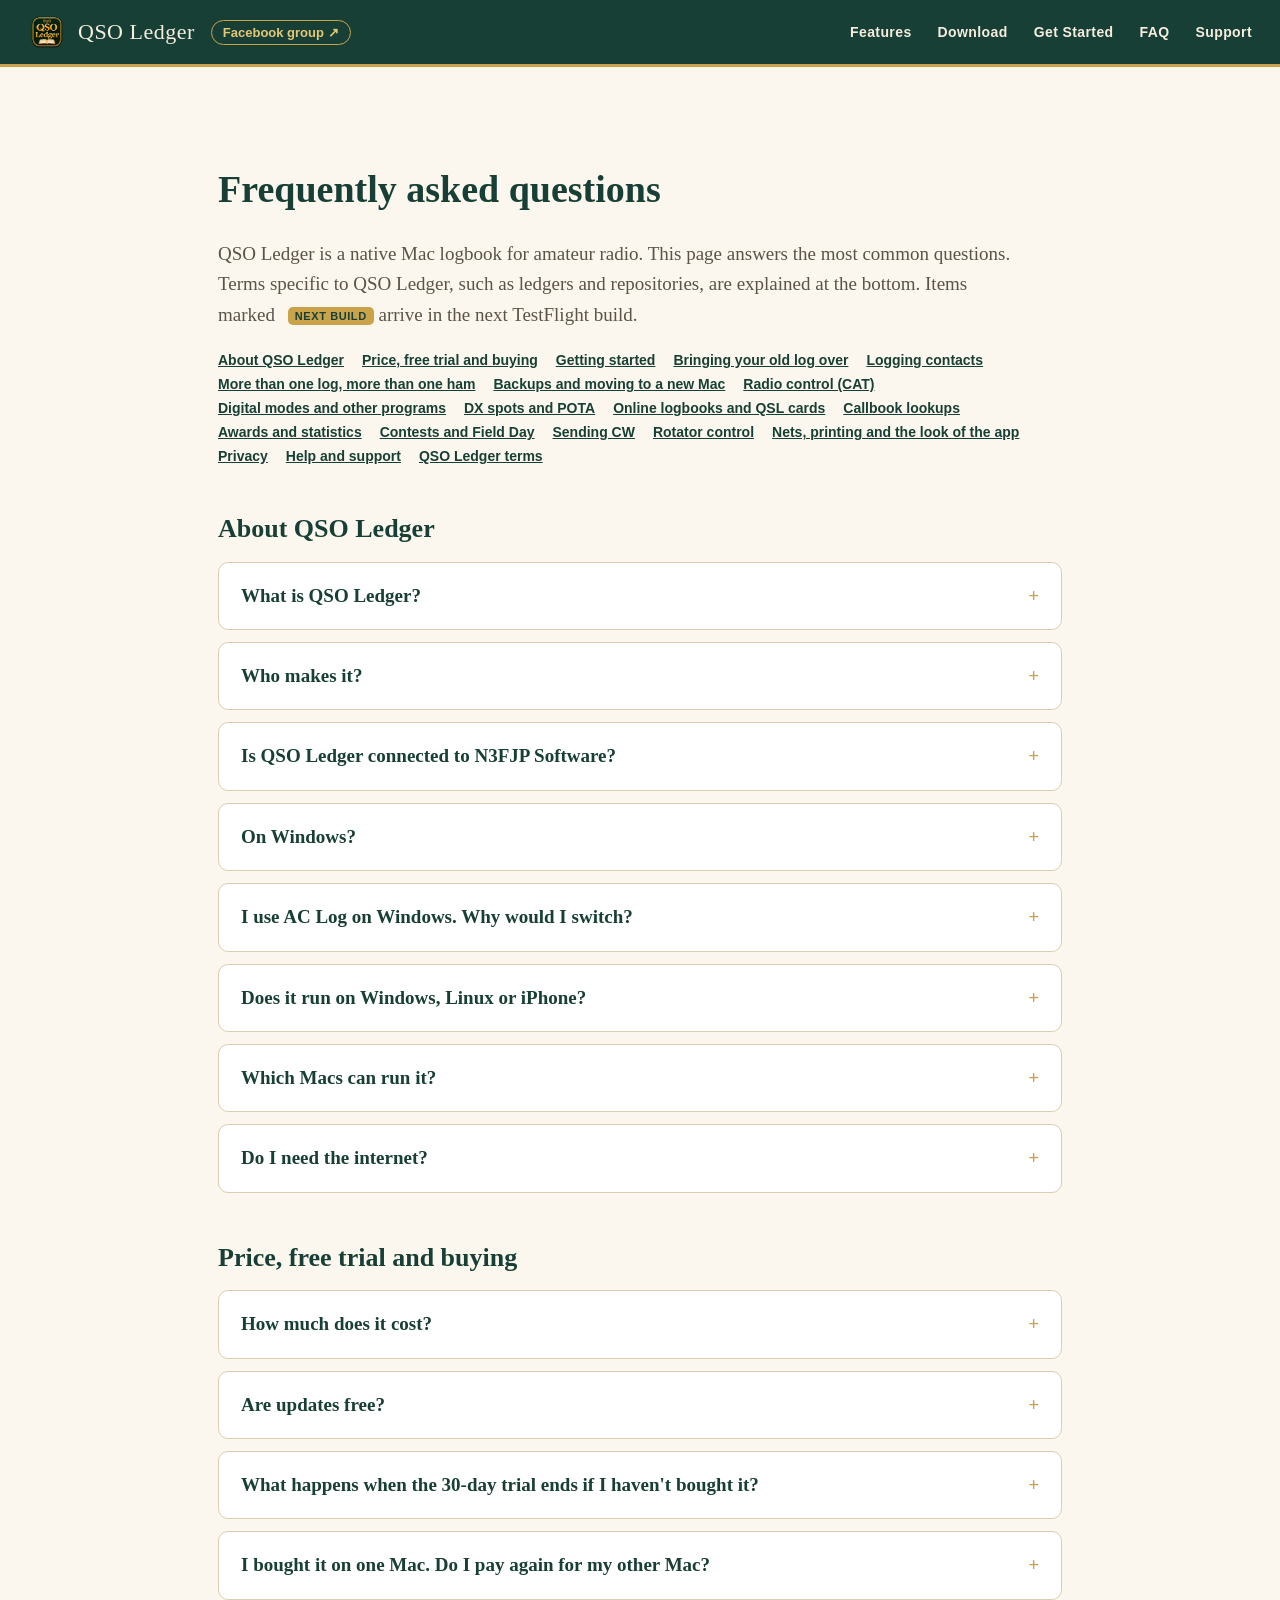
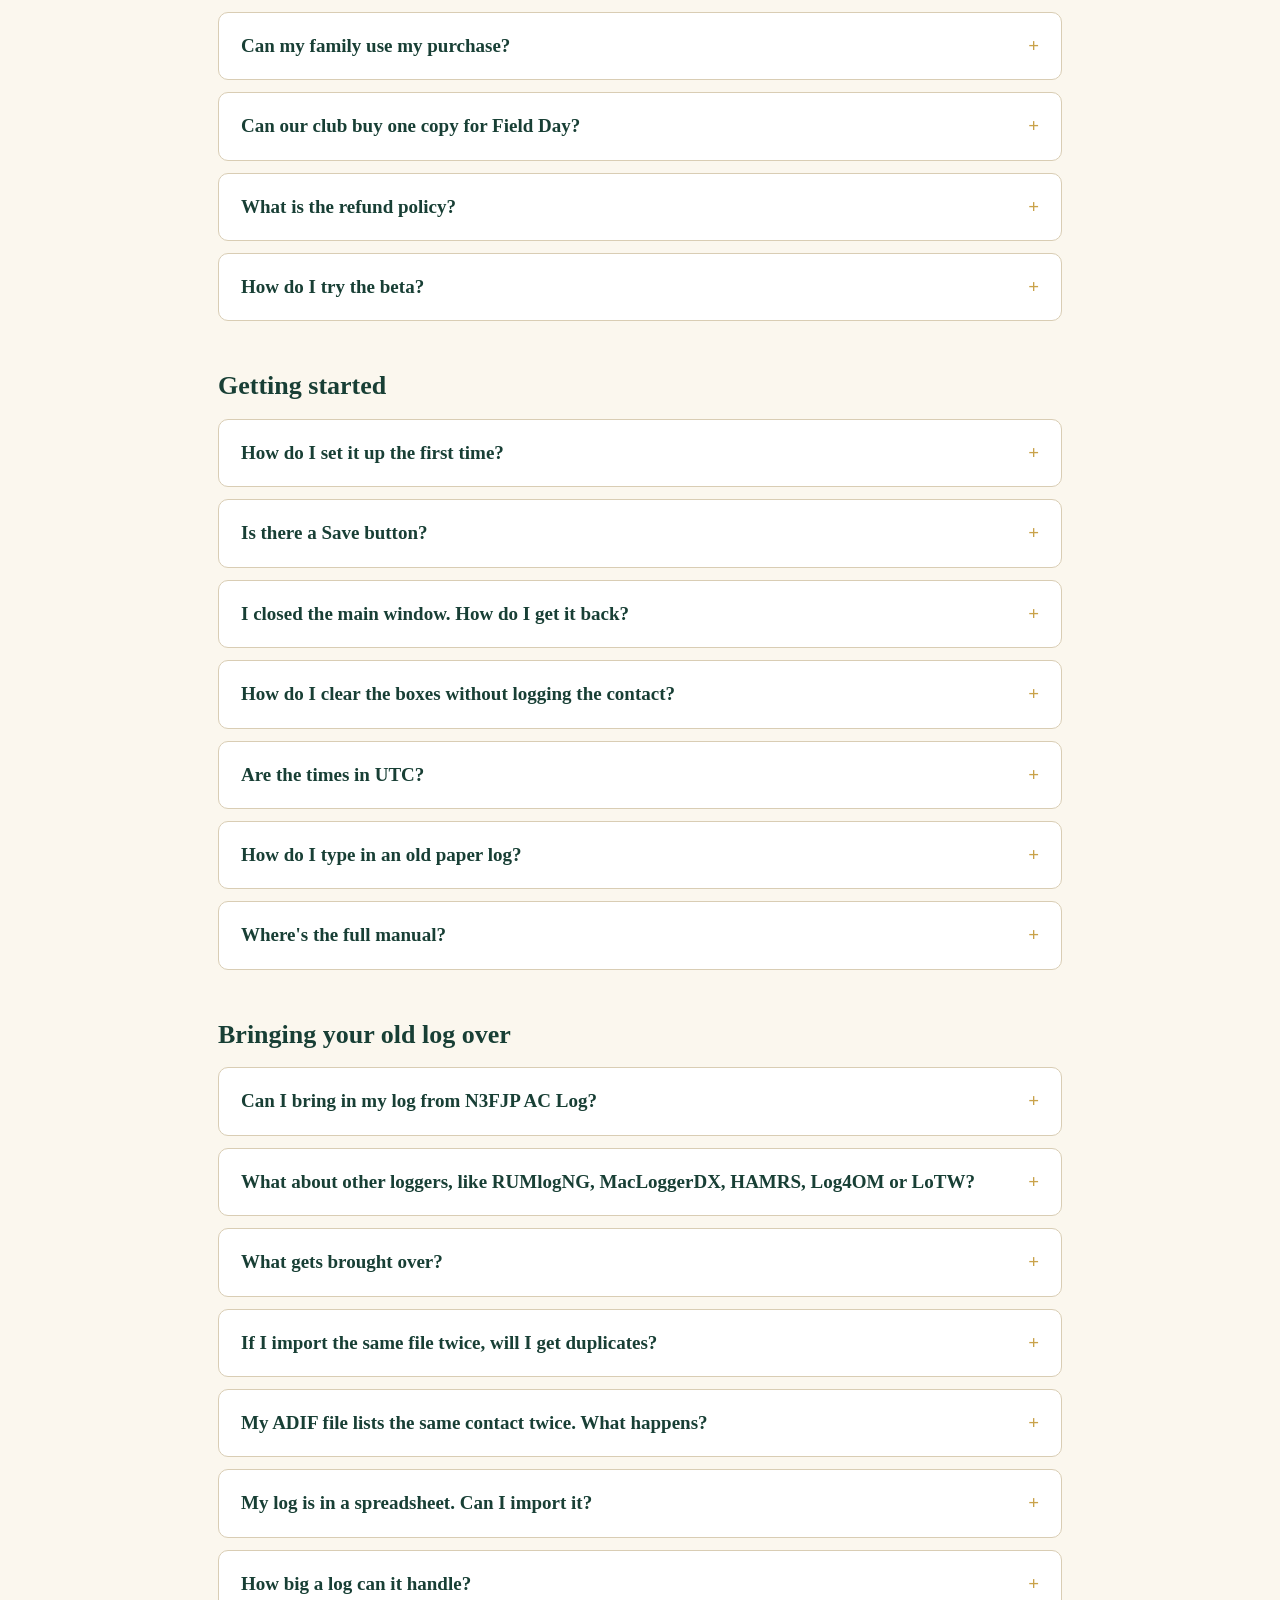
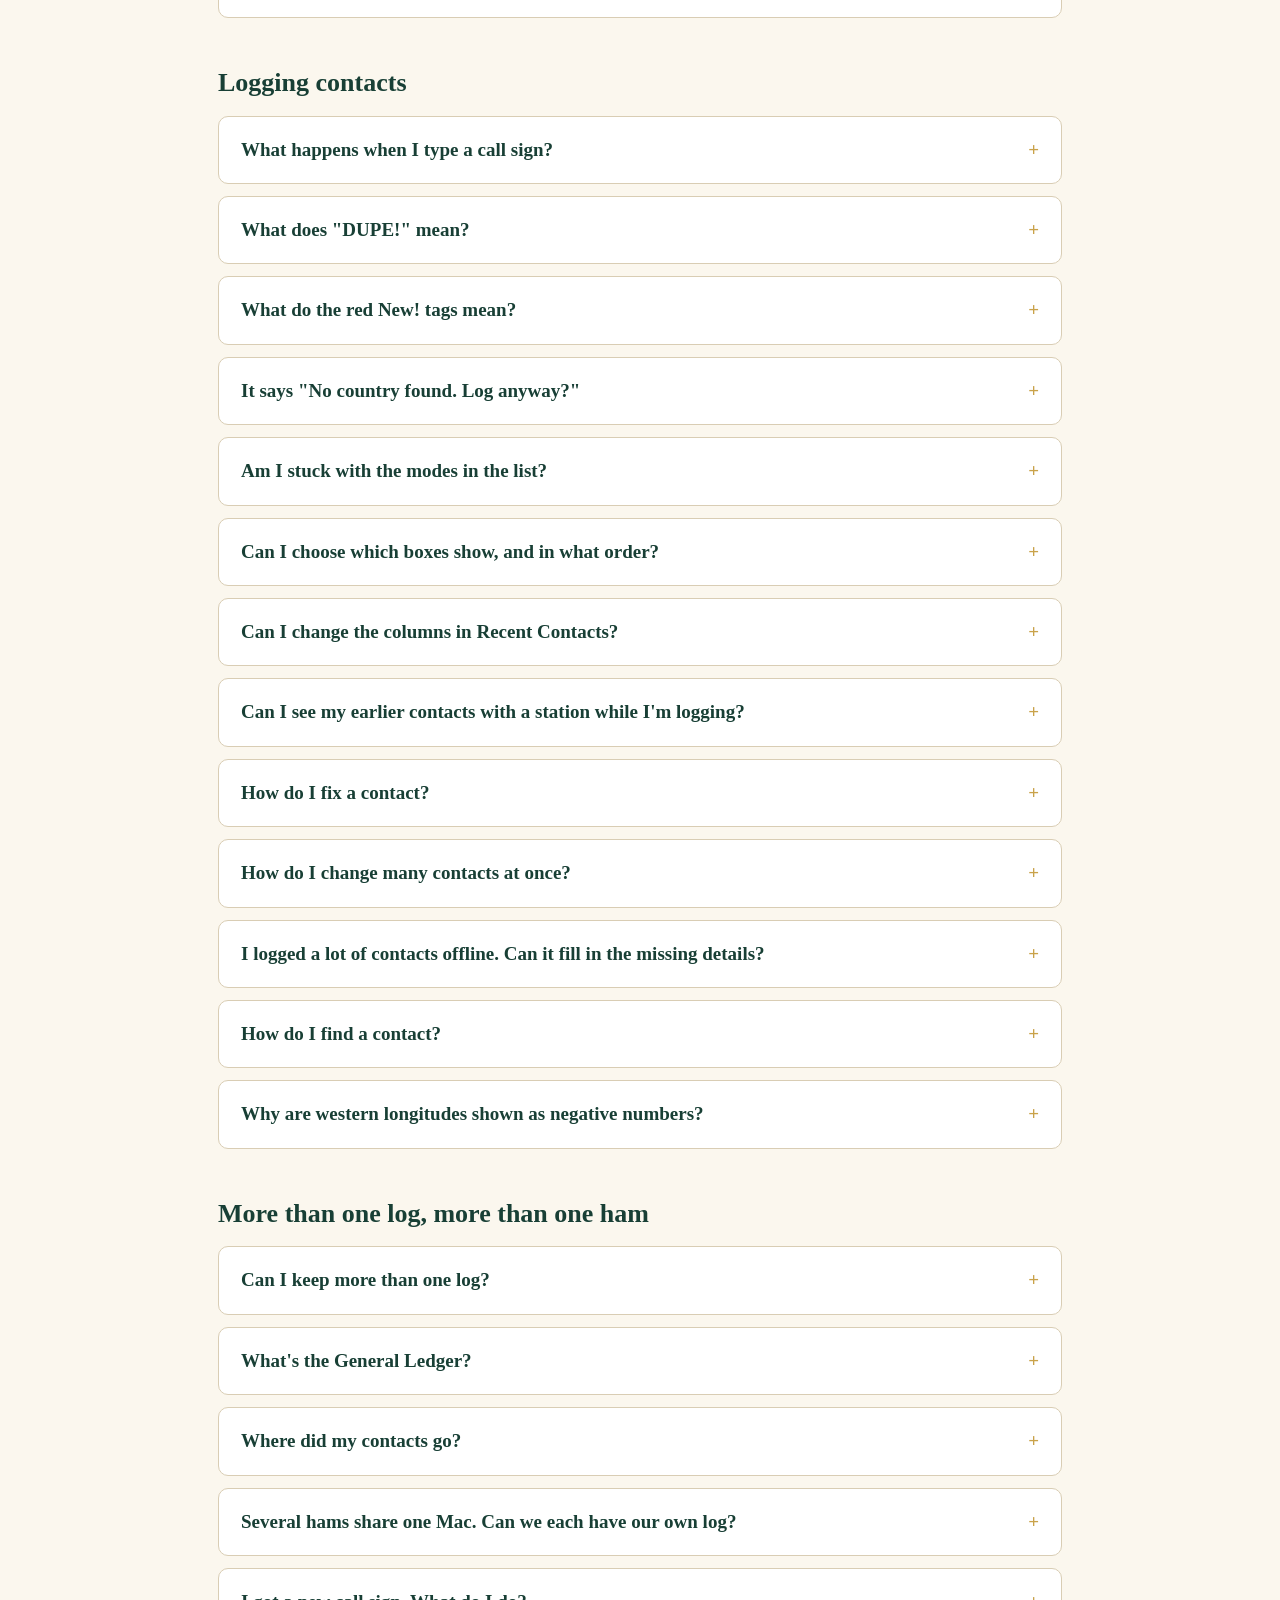
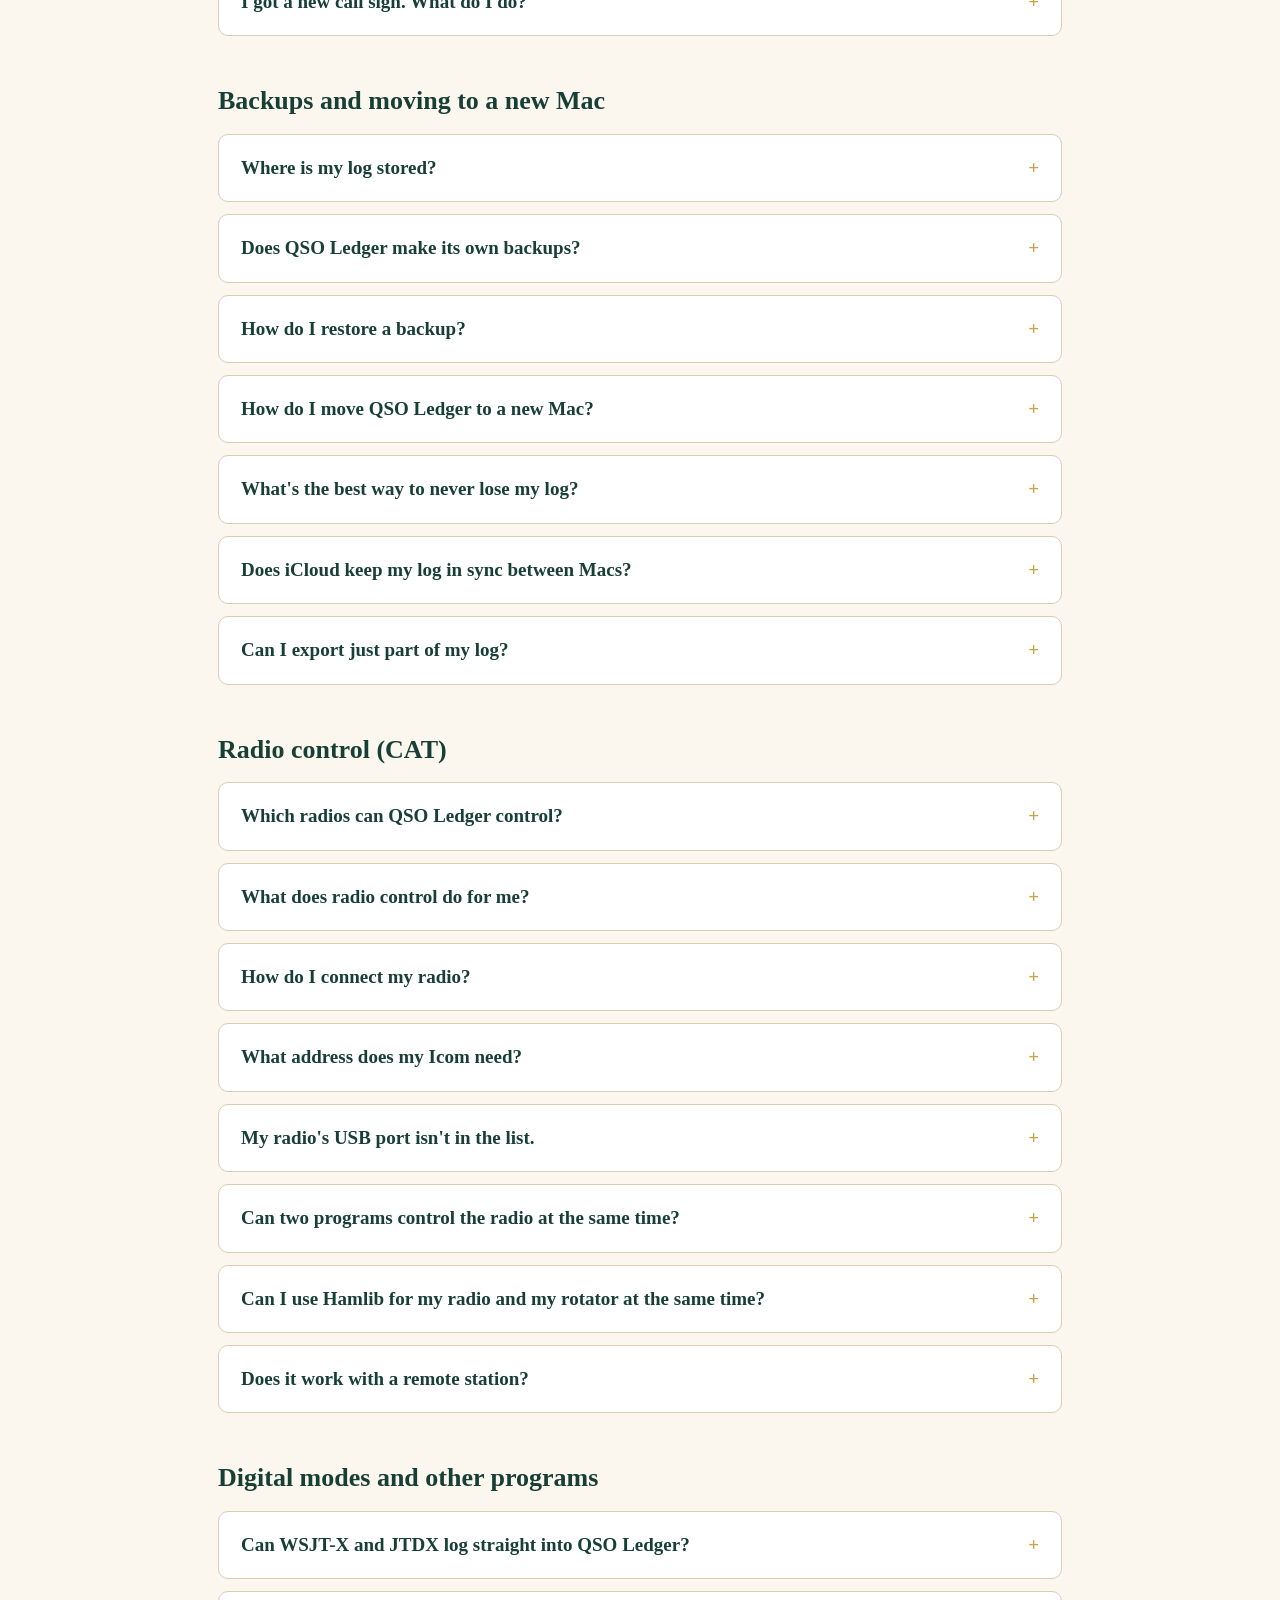
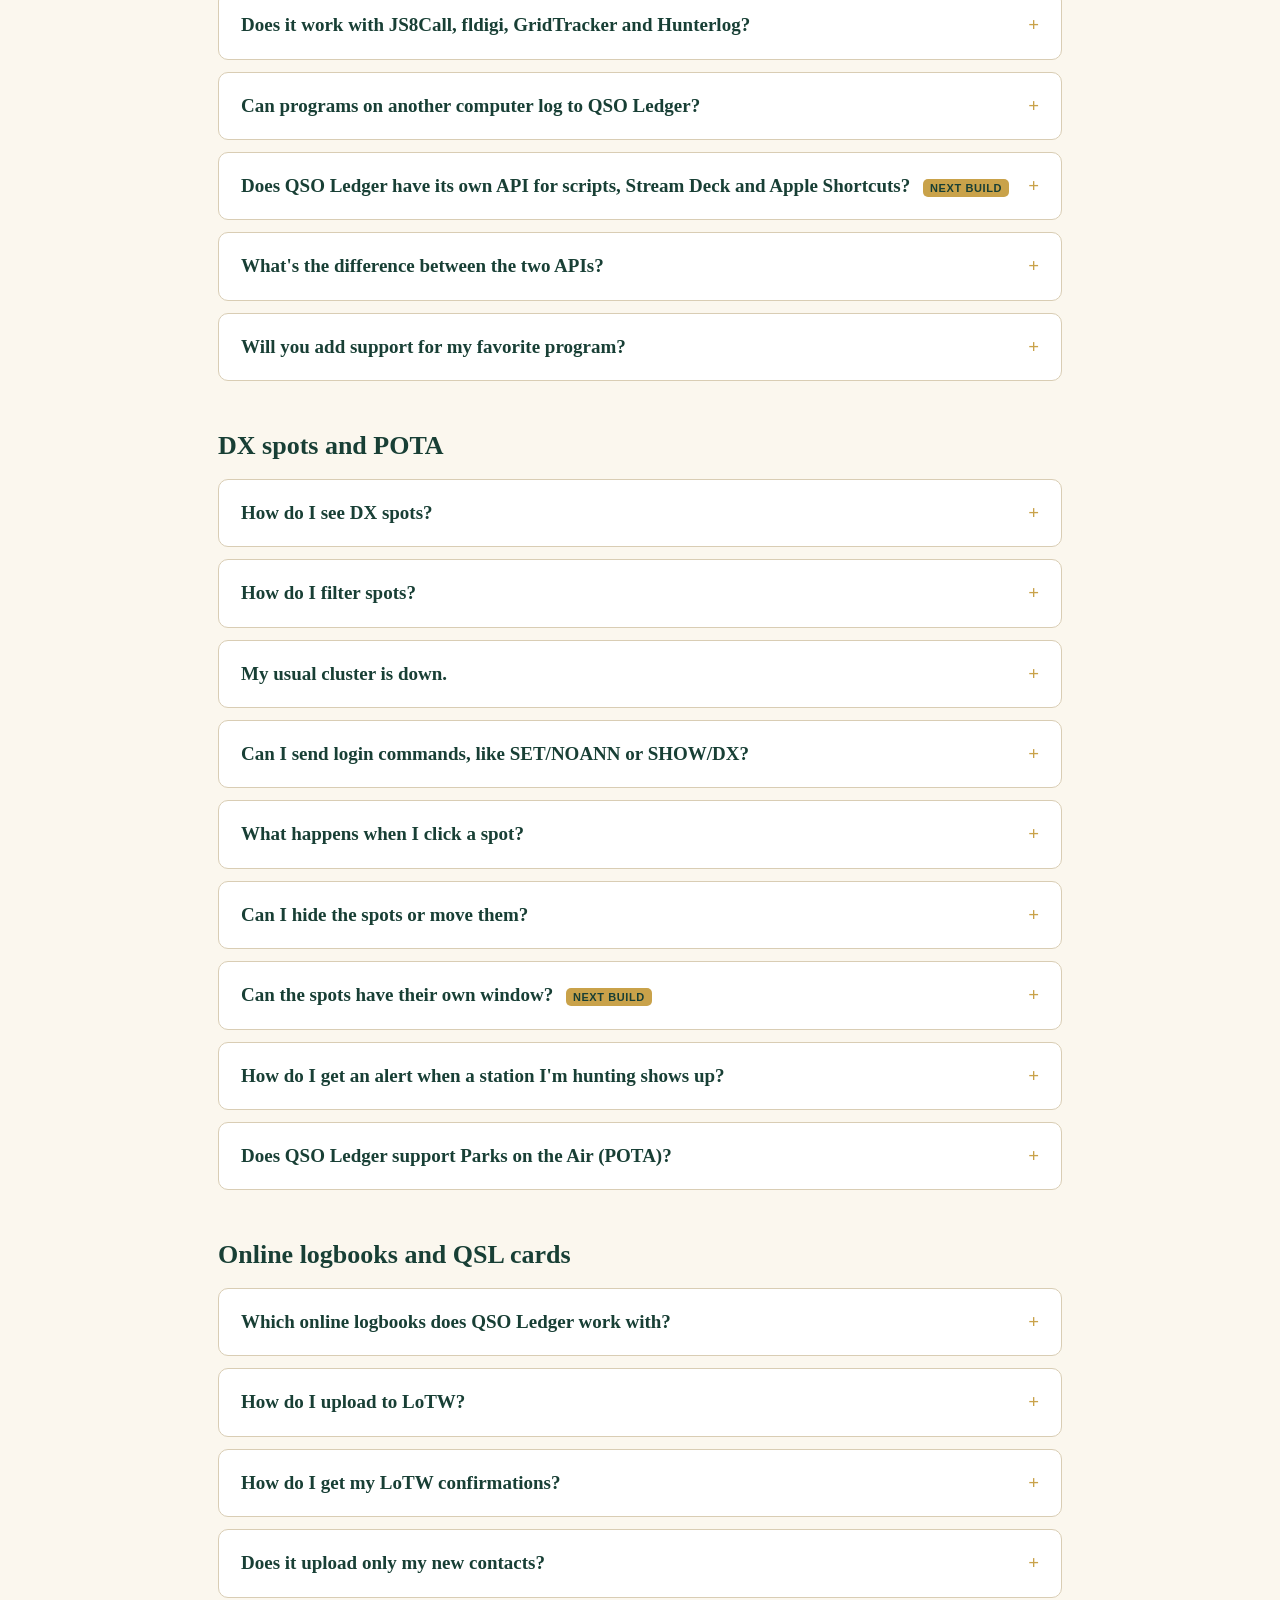
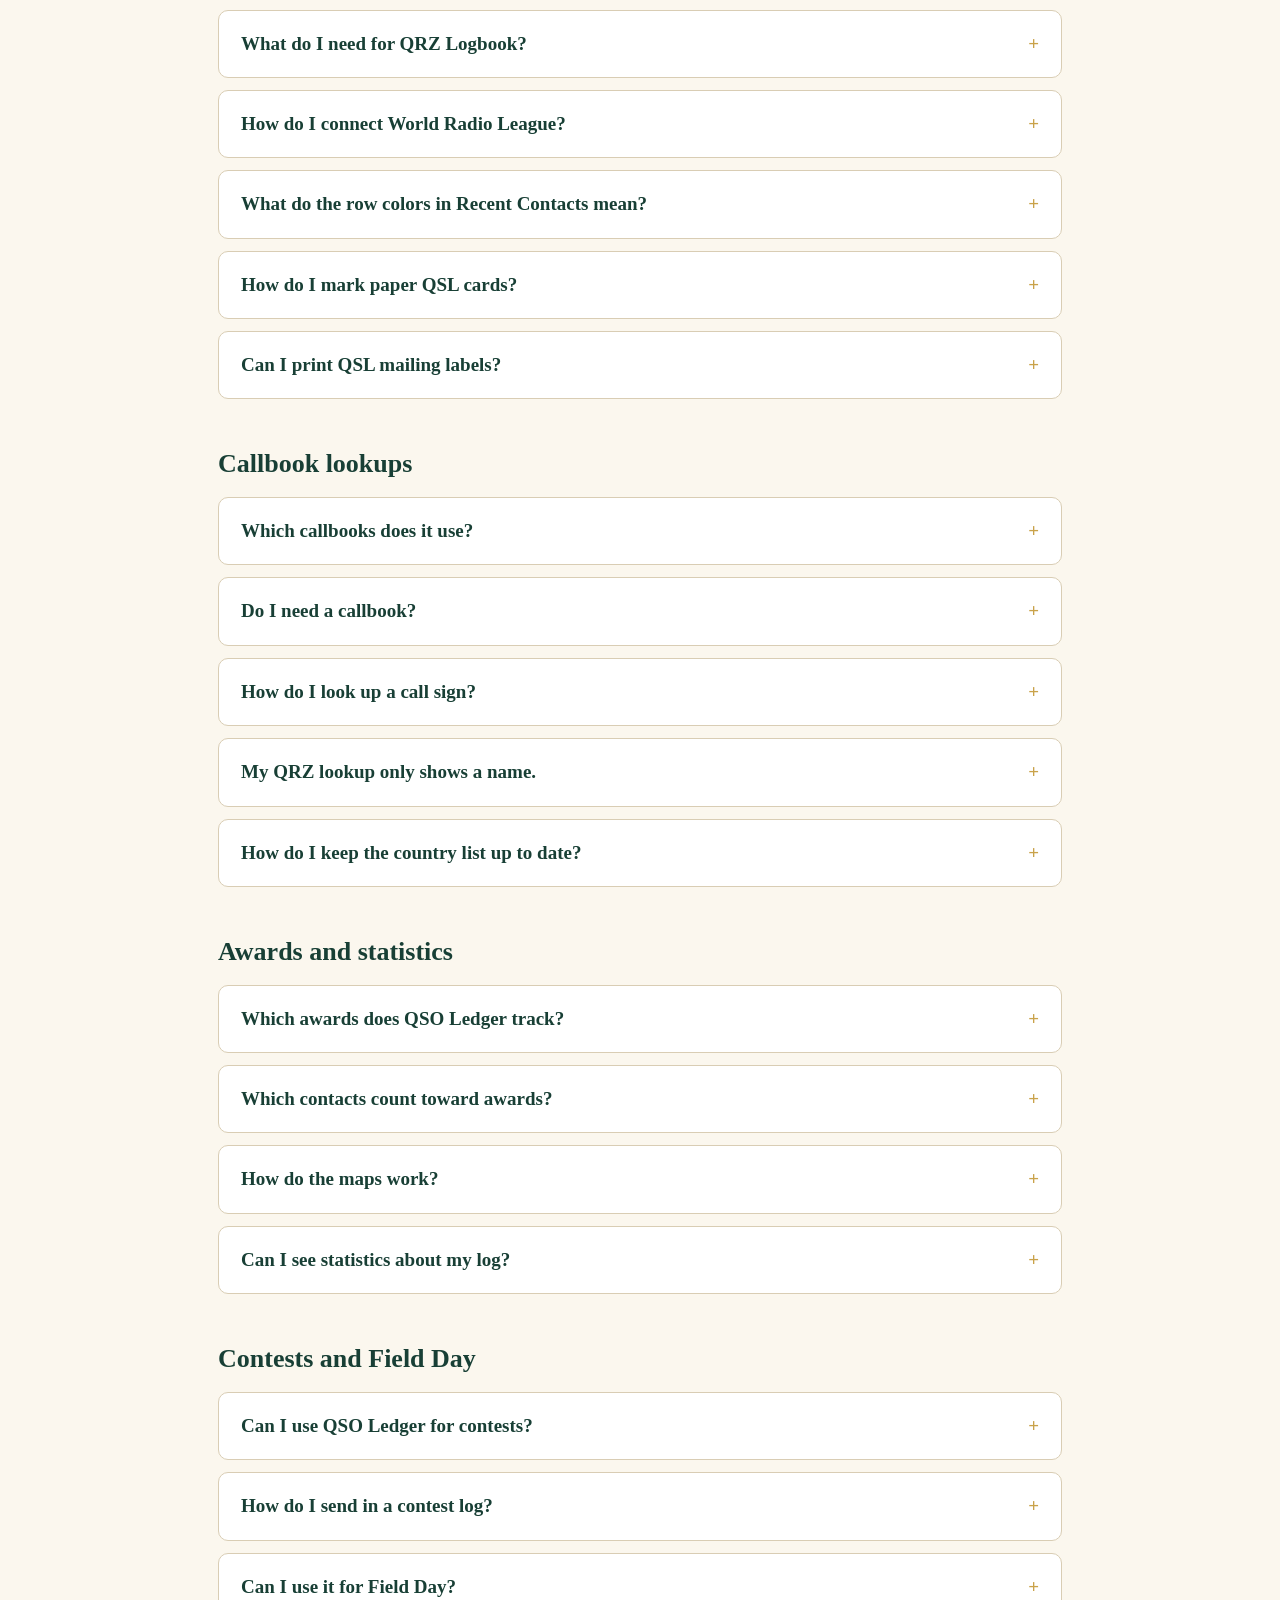
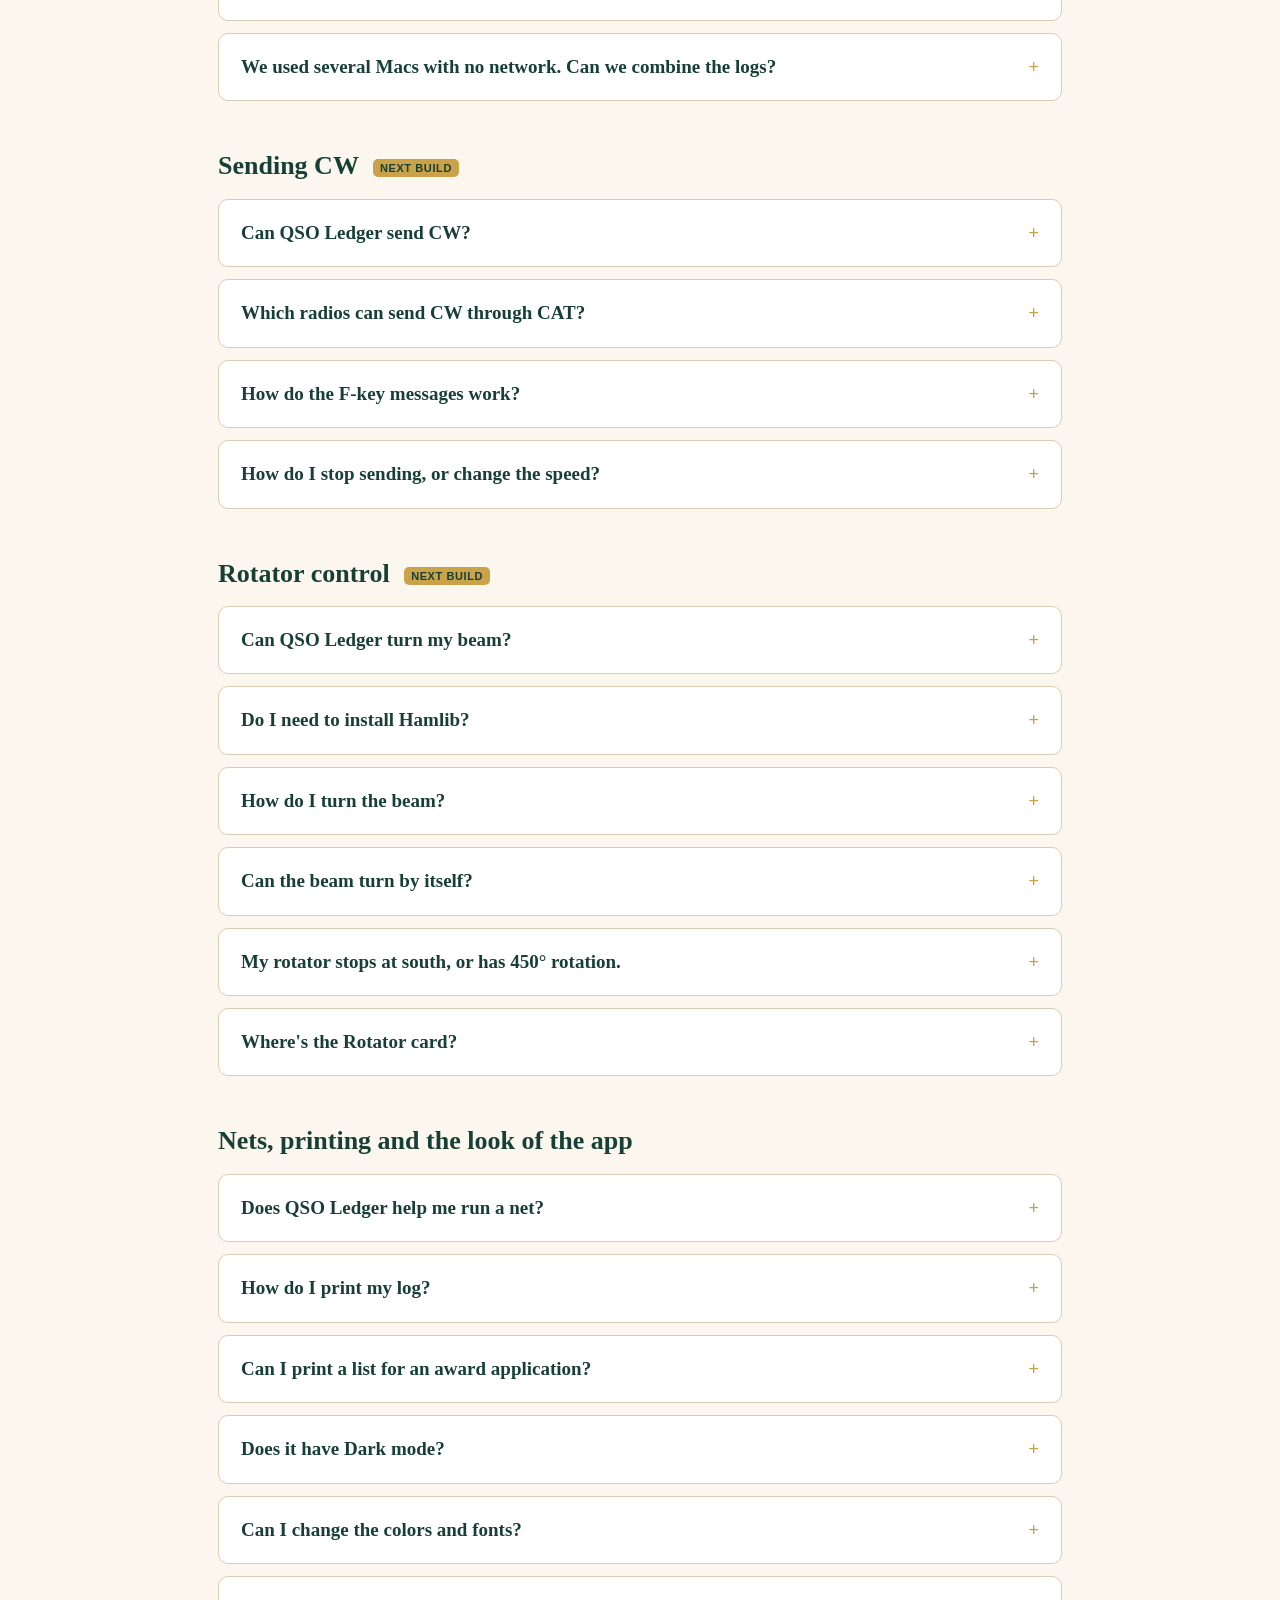
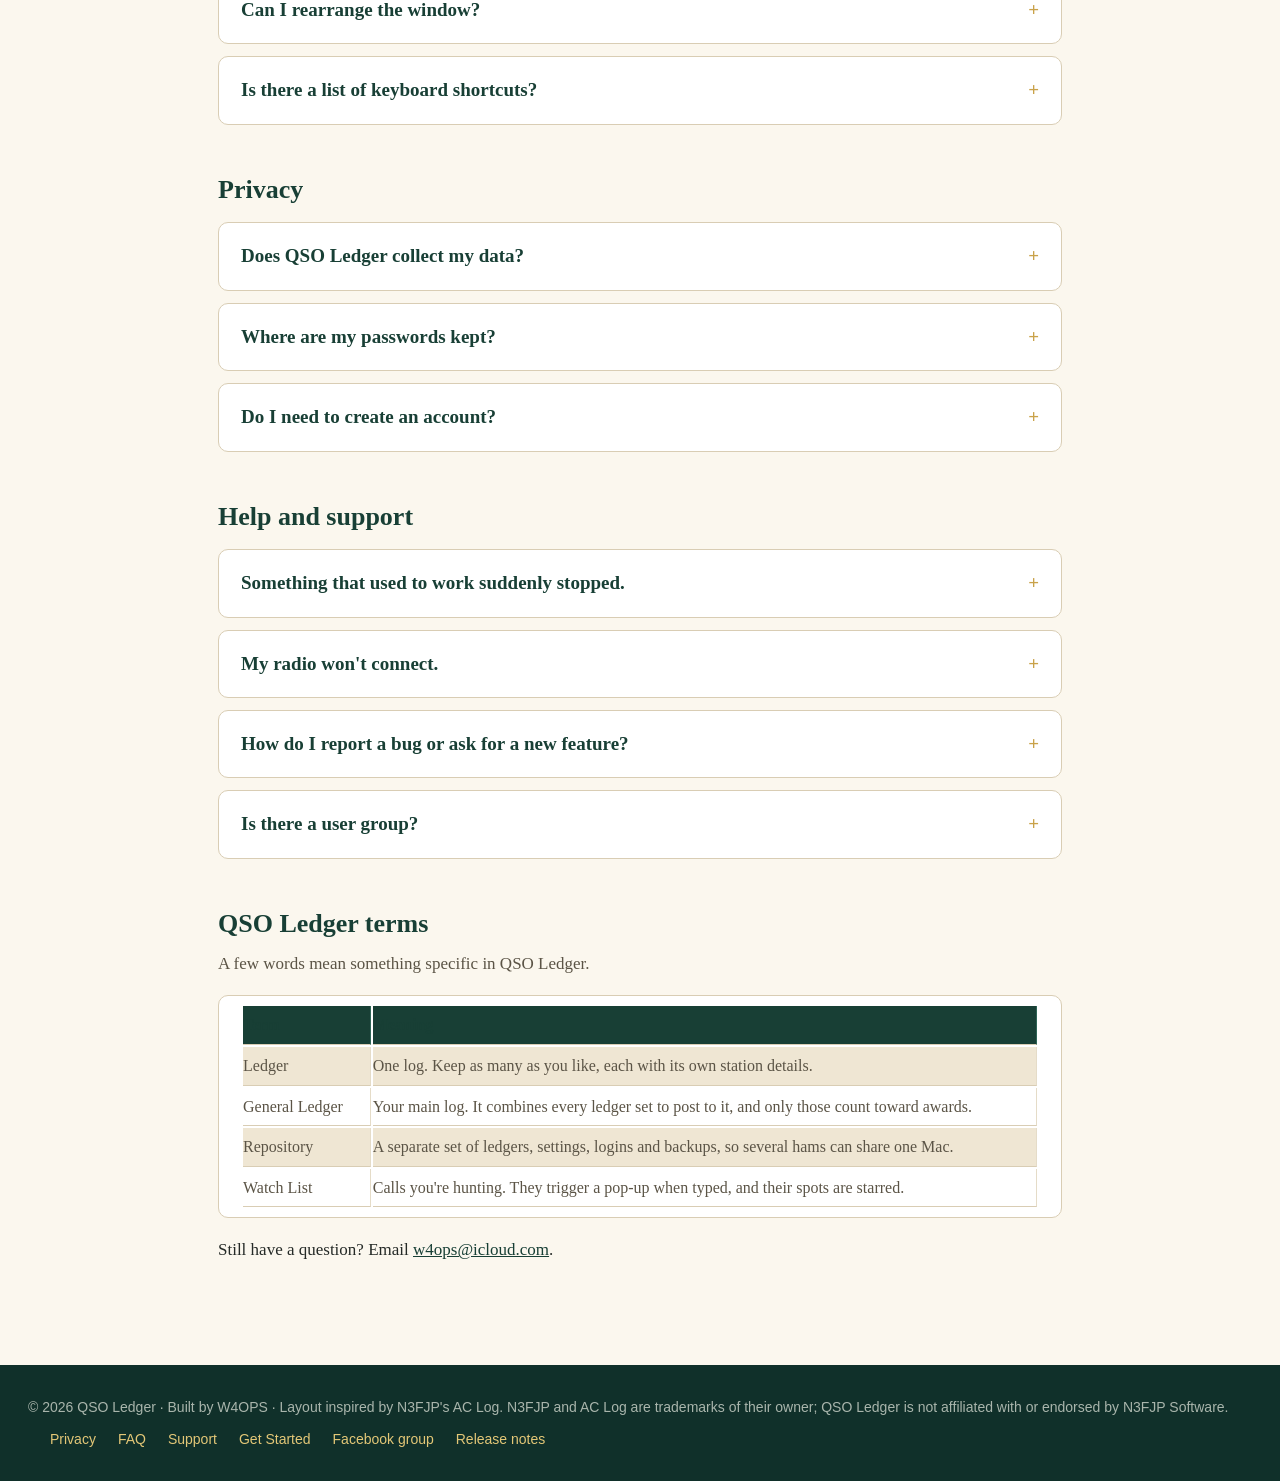
==== commit d4b96107: "Wider About, FAQ and On the bench sections; Facebook group link in the top bar Co-Authored-By: Devin" ====
--- a/faq.html
+++ b/faq.html
@@ -1,6 +1,6 @@
 <!doctype html><html lang="en"><head><meta charset="utf-8"><meta name="viewport" content="width=device-width,initial-scale=1"><title>FAQ · QSO Ledger</title><meta name="description" content="Answers about QSO Ledger, the Mac ham radio logbook: price and trial, importing from N3FJP AC Log, CAT radio control, WSJT-X, DX spots and POTA, LoTW and QRZ uploads, backups, CW and rotators."><link rel="canonical" href="https://qsoledger.com/faq.html"><link rel="icon" href="icon.png"><link rel="stylesheet" href="style.css">
 <script type="application/ld+json">{"@context": "https://schema.org", "@type": "FAQPage", "mainEntity": [{"@type": "Question", "name": "What is QSO Ledger?", "acceptedAnswer": {"@type": "Answer", "text": "It's a logbook app built just for the Mac. Your recent contacts show at the top of the window, and the boxes where you type a new contact sit below them. Type the other station's call sign, press Tab to move from box to box, then press Enter to save. That's it. QSO Ledger can also: Control your radio over CAT Show DX cluster and POTA spots Upload your contacts to LoTW, eQSL, QRZ Logbook, Club Log and World Radio League Track WAS, DXCC, grid and county progress"}}, {"@type": "Question", "name": "Who makes it?", "acceptedAnswer": {"@type": "Answer", "text": "QSO Ledger is made by W4OPS. It's an independent app and isn't run by any club or organization."}}, {"@type": "Question", "name": "Is QSO Ledger connected to N3FJP Software?", "acceptedAnswer": {"@type": "Answer", "text": "No, but N3FJP played a part in how it came about. AC Log is one of the most popular loggers in ham radio, and many hams who moved to a Mac missed its simple layout. So before building QSO Ledger, we reached out to Scott, N3FJP, to ask his permission to model our interface after his software, and he gave us his blessing. We then put our own spin on it, and wrote QSO Ledger from scratch as a native Mac app. N3FJP and AC Log are trademarks of Scott, N3FJP. QSO Ledger is not affiliated with or endorsed by N3FJP Software."}}, {"@type": "Question", "name": "On Windows?", "acceptedAnswer": {"@type": "Answer", "text": "To learn more about N3FJP's software, visit www.n3fjp.com. Whether you're logging everyday QSOs, working contests or taking part in Field Day, we can't recommend it enough."}}, {"@type": "Question", "name": "I use AC Log on Windows. Why would I switch?", "acceptedAnswer": {"@type": "Answer", "text": "If AC Log on a Windows PC works for you, there's no need to switch. QSO Ledger is for hams who want that same easy style of logging on a Mac, with no Windows virtual machine, no Wine, and no USB pass-through problems for the radio."}}, {"@type": "Question", "name": "Does it run on Windows, Linux or iPhone?", "acceptedAnswer": {"@type": "Answer", "text": "Right now it runs only on the Mac. An iPhone version is planned. There are no plans for Windows or Linux. If you're on Windows, we strongly recommend N3FJP's software, available at www.n3fjp.com. It's an excellent choice for everyday QSOs, contests and Field Day."}}, {"@type": "Question", "name": "Which Macs can run it?", "acceptedAnswer": {"@type": "Answer", "text": "Any Mac with macOS 14 Sonoma or newer. It runs natively on both Apple Silicon Macs (M1 and newer) and older Intel Macs."}}, {"@type": "Question", "name": "Do I need the internet?", "acceptedAnswer": {"@type": "Answer", "text": "No. Your log is saved on your Mac, so logging, searching, awards, printing and ADIF import and export all work offline. Features that need the internet, like spots, call sign lookups and uploads, pick back up when you reconnect."}}, {"@type": "Question", "name": "How much does it cost?", "acceptedAnswer": {"@type": "Answer", "text": "QSO Ledger is free to download from the Mac App Store, and every feature works for the first 30 days. After that, a one-time $34 purchase inside the app unlocks it for good. There is no monthly subscription."}}, {"@type": "Question", "name": "Are updates free?", "acceptedAnswer": {"@type": "Answer", "text": "Yes. Your one-time unlock includes all future updates to QSO Ledger for Mac."}}, {"@type": "Question", "name": "What happens when the 30-day trial ends if I haven't bought it?", "acceptedAnswer": {"@type": "Answer", "text": "Nothing is lost. You can still open, search, print and export your log as an ADIF file. The only thing that stops is logging new contacts, until you unlock the app."}}, {"@type": "Question", "name": "I bought it on one Mac. Do I pay again for my other Mac?", "acceptedAnswer": {"@type": "Answer", "text": "No. On the other Mac, sign in to the Mac App Store with the same Apple ID. Then choose QSO Ledger → Unlock QSO Ledger… → Restore Purchase."}}, {"@type": "Question", "name": "Can my family use my purchase?", "acceptedAnswer": {"@type": "Answer", "text": "The unlock can't be shared through Apple's Family Sharing, so each Apple ID needs its own. But if your family shares one Mac, everyone can use that one unlocked copy, and each ham can keep a separate log. See \"Several hams share one Mac\" below."}}, {"@type": "Question", "name": "Can our club buy one copy for Field Day?", "acceptedAnswer": {"@type": "Answer", "text": "Each Mac unlocks through its own Apple ID, so every Mac needs its own unlock or can use its 30-day trial. Several Macs logging into one shared Field Day log isn't available yet."}}, {"@type": "Question", "name": "What is the refund policy?", "acceptedAnswer": {"@type": "Answer", "text": "Apple handles all purchases and refunds. You can ask for a refund at reportaproblem.apple.com."}}, {"@type": "Question", "name": "How do I try the beta?", "acceptedAnswer": {"@type": "Answer", "text": "First install Apple's free TestFlight app. Then join the public beta at testflight.apple.com/join/hj4aNTzw."}}, {"@type": "Question", "name": "How do I set it up the first time?", "acceptedAnswer": {"@type": "Answer", "text": "When you first open QSO Ledger, a Welcome window asks for your call sign, name, grid square and location. It also asks you to pick a folder for backups. You can change any of this later in Settings → Station and Settings → Backup. To see the Welcome window again, choose Help → Welcome…."}}, {"@type": "Question", "name": "Is there a Save button?", "acceptedAnswer": {"@type": "Answer", "text": "No, you don't need one. Each contact is saved the moment you log it."}}, {"@type": "Question", "name": "I closed the main window. How do I get it back?", "acceptedAnswer": {"@type": "Answer", "text": "Click the QSO Ledger icon in the Dock, or choose Window → QSO Ledger (⌘0). Closing the window doesn't lose anything."}}, {"@type": "Question", "name": "How do I clear the boxes without logging the contact?", "acceptedAnswer": {"@type": "Answer", "text": "Press Esc."}}, {"@type": "Question", "name": "Are the times in UTC?", "acceptedAnswer": {"@type": "Answer", "text": "Yes. Dates and times are logged in UTC. In Settings → Station you can choose how dates look when you see and type them. Behind the scenes, contacts are always saved in standard ADIF format."}}, {"@type": "Question", "name": "How do I type in an old paper log?", "acceptedAnswer": {"@type": "Answer", "text": "Type each contact's date and time into the boxes yourself. To save typing, go to Settings → Station and set the date option to Last entry date. Each new contact will then start with the date of the one before it."}}, {"@type": "Question", "name": "Where's the full manual?", "acceptedAnswer": {"@type": "Answer", "text": "Choose Help → QSO Ledger Help (⌘?). It covers common questions and every menu, and you can search it."}}, {"@type": "Question", "name": "Can I bring in my log from N3FJP AC Log?", "acceptedAnswer": {"@type": "Answer", "text": "Yes. In AC Log, export your log as an ADIF file. Then in QSO Ledger, choose File → Import ADIF… (⇧⌘I) and pick that file. Your AC Log file stays exactly as it was."}}, {"@type": "Question", "name": "What about other loggers, like RUMlogNG, MacLoggerDX, HAMRS, Log4OM or LoTW?", "acceptedAnswer": {"@type": "Answer", "text": "It works the same way. Almost every logging program can export an ADIF file (it ends in .adi or .adif). Export one, then use File → Import ADIF…."}}, {"@type": "Question", "name": "What gets brought over?", "acceptedAnswer": {"@type": "Answer", "text": "Call signs, dates, times, bands, frequencies, modes, signal reports, names, locations, grid squares, counties, POTA park numbers, comments, and your QSL, LoTW and eQSL status. QSO Ledger then works out your WAS, DXCC and grid totals for you."}}, {"@type": "Question", "name": "If I import the same file twice, will I get duplicates?", "acceptedAnswer": {"@type": "Answer", "text": "No. Contacts already in your log are skipped. When it's done, QSO Ledger tells you how many contacts were added, how many were already there, and how many couldn't be read."}}, {"@type": "Question", "name": "My ADIF file lists the same contact twice. What happens?", "acceptedAnswer": {"@type": "Answer", "text": "The two copies are combined into one, and the confirmed copy is kept. When the import finishes, click Review Merged Contacts… to see what was combined."}}, {"@type": "Question", "name": "My log is in a spreadsheet. Can I import it?", "acceptedAnswer": {"@type": "Answer", "text": "Not directly. First convert the spreadsheet to an ADIF file. Several free online tools and ham programs can do this. Then use File → Import ADIF…."}}, {"@type": "Question", "name": "How big a log can it handle?", "acceptedAnswer": {"@type": "Answer", "text": "QSO Ledger has been tested with a log of 100,000 contacts."}}, {"@type": "Question", "name": "What happens when I type a call sign?", "acceptedAnswer": {"@type": "Answer", "text": "When you press Tab to leave the Call box, QSO Ledger fills in the station's country, continent, CQ and ITU zones, and the beam heading and distance. If you've set up a callbook, it can also fill in their name, location and grid square. You'll also see how many times you've worked that station and when you last did."}}, {"@type": "Question", "name": "What does \"DUPE!\" mean?", "acceptedAnswer": {"@type": "Answer", "text": "It means you've already worked that call sign on the same band and mode. It's only a heads-up. You can still log the contact."}}, {"@type": "Question", "name": "What do the red New! tags mean?", "acceptedAnswer": {"@type": "Answer", "text": "They point out a first: a new call sign, a new country, or a new band or mode for a country or call. You can choose which alerts you see in Settings → Station."}}, {"@type": "Question", "name": "It says \"No country found. Log anyway?\"", "acceptedAnswer": {"@type": "Answer", "text": "The call sign doesn't match any country prefix QSO Ledger knows. First, check for a typo. Special-event calls and brand-new calls sometimes cause this too. If the call is correct, choose Log Anyway."}}, {"@type": "Question", "name": "Am I stuck with the modes in the list?", "acceptedAnswer": {"@type": "Answer", "text": "No. QSO Ledger knows all the standard ADIF modes, including FT8, FT4, JS8, PSK31 and RTTY, so LoTW and other services will accept your contacts."}}, {"@type": "Question", "name": "Can I choose which boxes show, and in what order?", "acceptedAnswer": {"@type": "Answer", "text": "Yes. In Settings → Fields & Columns, pick the boxes for the top row and bottom row, and drag them into the order you like. Pressing Tab follows that order. The Call box is always first."}}, {"@type": "Question", "name": "Can I change the columns in Recent Contacts?", "acceptedAnswer": {"@type": "Answer", "text": "Yes. Pick the columns and their order in Settings → Fields & Columns, or right-click any column title. Drag the edge of a column to make it wider or narrower. Reset Columns puts everything back the way it started."}}, {"@type": "Question", "name": "Can I see my earlier contacts with a station while I'm logging?", "acceptedAnswer": {"@type": "Answer", "text": "Yes. Turn on the switch under Recent Contacts in Settings → Fields & Columns. When you Tab out of the Call box, the list shows your past contacts with that station."}}, {"@type": "Question", "name": "How do I fix a contact?", "acceptedAnswer": {"@type": "Answer", "text": "Right-click it in Recent Contacts and choose Edit."}}, {"@type": "Question", "name": "How do I change many contacts at once?", "acceptedAnswer": {"@type": "Answer", "text": "Select them by holding ⌘ or Shift while you click. Then right-click and choose Edit Contacts…. Only the boxes you type in will change, and QSO Ledger asks before saving anything."}}, {"@type": "Question", "name": "I logged a lot of contacts offline. Can it fill in the missing details?", "acceptedAnswer": {"@type": "Answer", "text": "Yes. Choose Edit → Fill Blank Fields from Call…. It fills in empty boxes, like country, zones, band and callbook details, for your whole log, the contacts you've selected, or a range of record numbers. It never changes a box that already has something in it."}}, {"@type": "Question", "name": "How do I find a contact?", "acceptedAnswer": {"@type": "Answer", "text": "Type a call, name, state, country, county or comment in the search box at the top left of Recent Contacts and press Return. ⌘F jumps to the box. Clear it to go back to the list you had before."}}, {"@type": "Question", "name": "Why are western longitudes shown as negative numbers?", "acceptedAnswer": {"@type": "Answer", "text": "QSO Ledger uses the standard map rule: north and east are positive, south and west are negative. If latitude and longitude are blank, direction and distance are figured from the center of the station's grid square."}}, {"@type": "Question", "name": "Can I keep more than one log?", "acceptedAnswer": {"@type": "Answer", "text": "Yes. QSO Ledger calls each log a ledger. Add ledgers in Settings → Ledgers, for example one for nets, one for Field Day, and one for each POTA activation. Each ledger has its own station details."}}, {"@type": "Question", "name": "What's the General Ledger?", "acceptedAnswer": {"@type": "Answer", "text": "It's your main log. Each ledger can send (\"post\") its contacts to the General Ledger, and only those ledgers count toward awards. To see every posting ledger together, choose Ledger → Open General Ledger (⇧⌘G)."}}, {"@type": "Question", "name": "Where did my contacts go?", "acceptedAnswer": {"@type": "Answer", "text": "Check which ledger is picked in the Ledger menu. Each ledger shows only its own contacts. Open the General Ledger to see them all together."}}, {"@type": "Question", "name": "Several hams share one Mac. Can we each have our own log?", "acceptedAnswer": {"@type": "Answer", "text": "Yes. Choose File → New Repository… to make a separate space for each ham, with its own ledgers, station details, online logbook logins, Watch List and backups. Use File → Switch Repository to move between them. To keep your repository private, give it a password in Settings → Station. Hold the Option key while QSO Ledger opens to choose which repository to open."}}, {"@type": "Question", "name": "I got a new call sign. What do I do?", "acceptedAnswer": {"@type": "Answer", "text": "Change it in Settings → Station. Contacts you already logged keep the call you used at the time. If you want the new call's contacts kept separate, start a new ledger."}}, {"@type": "Question", "name": "Where is my log stored?", "acceptedAnswer": {"@type": "Answer", "text": "On your Mac. If you use Time Machine, it backs up your log along with everything else."}}, {"@type": "Question", "name": "Does QSO Ledger make its own backups?", "acceptedAnswer": {"@type": "Answer", "text": "Yes. In Settings → Backup, pick a folder, such as an external drive or a cloud folder like iCloud Drive or Dropbox. QSO Ledger saves a standard ADIF backup there every day, every week, or each time you quit. It keeps the newest 3 to 10 backups (7 unless you change it)."}}, {"@type": "Question", "name": "How do I restore a backup?", "acceptedAnswer": {"@type": "Answer", "text": "Choose File → Restore from Backup…. It only adds contacts that are missing, puts each one back in its own ledger, and never deletes anything."}}, {"@type": "Question", "name": "How do I move QSO Ledger to a new Mac?", "acceptedAnswer": {"@type": "Answer", "text": "Install QSO Ledger on the new Mac. Then choose File → Restore from Backup… and pick a backup file. Or, on the old Mac, choose File → Export Repository… and restore that file on the new one. Use Restore Purchase to bring back your unlock."}}, {"@type": "Question", "name": "What's the best way to never lose my log?", "acceptedAnswer": {"@type": "Answer", "text": "Use more than one kind of backup: Keep Time Machine turned on. Point Settings → Backup at a second drive or a cloud folder. Every so often, choose File → Export ADIF… (⇧⌘E) and keep that file somewhere else too."}}, {"@type": "Question", "name": "Does iCloud keep my log in sync between Macs?", "acceptedAnswer": {"@type": "Answer", "text": "Not yet, but it's planned. For now, use backups or ADIF export to move contacts between Macs."}}, {"@type": "Question", "name": "Can I export just part of my log?", "acceptedAnswer": {"@type": "Answer", "text": "Yes. File → Export ADIF… can save the whole log, only the contacts you've selected, or a range of record numbers."}}, {"@type": "Question", "name": "Which radios can QSO Ledger control?", "acceptedAnswer": {"@type": "Answer", "text": "Icom, Kenwood, Elecraft, Yaesu and FlexRadio radios work directly. Hundreds more work through helper programs like Hamlib's rigctld, flrig, or TCI (used by ExpertSDR, Thetis and other SDR programs)."}}, {"@type": "Question", "name": "What does radio control do for me?", "acceptedAnswer": {"@type": "Answer", "text": "As you tune your radio, the frequency, band and mode in QSO Ledger change to match. And when you click a DX or POTA spot, your radio jumps to that station."}}, {"@type": "Question", "name": "How do I connect my radio?", "acceptedAnswer": {"@type": "Answer", "text": "Go to Settings → Radio. Choose your radio type and the USB port it's plugged into. If your radio is on the network instead, choose rigctld, flrig, TCI, or TCP (for programs like SmartSDR CAT, Thetis or ser2net)."}}, {"@type": "Question", "name": "What address does my Icom need?", "acceptedAnswer": {"@type": "Answer", "text": "Use the radio's CI-V address. Here are the common ones: IC-7300: 94. IC-705: A4. IC-9700: A2. IC-7610: 98. IC-7100: 88. IC-7851: 8E. The address and baud rate must be the same in the radio's menu and in QSO Ledger."}}, {"@type": "Question", "name": "My radio's USB port isn't in the list.", "acceptedAnswer": {"@type": "Answer", "text": "Try these steps: Install the radio maker's USB driver if it needs one. Many Silicon Labs and FTDI cables do. Unplug the cable and plug it back in. Close and reopen Settings → Radio. On a Mac, radio ports have names like cu.usbserial-XXXX or cu.SLAB_USBtoUART."}}, {"@type": "Question", "name": "Can two programs control the radio at the same time?", "acceptedAnswer": {"@type": "Answer", "text": "Only one program at a time can use a USB port. To share your radio between QSO Ledger and a program like WSJT-X or fldigi, run flrig or Hamlib's rigctld, then point both programs at it."}}, {"@type": "Question", "name": "Can I use Hamlib for my radio and my rotator at the same time?", "acceptedAnswer": {"@type": "Answer", "text": "Yes. rigctld (port 4532) runs the radio and rotctld (port 4533) runs the rotator. Each one needs its own USB port."}}, {"@type": "Question", "name": "Does it work with a remote station?", "acceptedAnswer": {"@type": "Answer", "text": "Yes, as long as your radio or its control program shares CAT over the network through rigctld, flrig, TCI or a TCP port. Your remote-station software handles the audio."}}, {"@type": "Question", "name": "Can WSJT-X and JTDX log straight into QSO Ledger?", "acceptedAnswer": {"@type": "Answer", "text": "Yes. Here's how: In QSO Ledger, turn on Settings → Radio → Log contacts from WSJT-X and JTDX. In WSJT-X or JTDX, open Settings → Reporting. Set the UDP Server to 127.0.0.1 and the port to 2237. Now every contact you log in WSJT-X or JTDX goes right into your current ledger."}}, {"@type": "Question", "name": "Does it work with JS8Call, fldigi, GridTracker and Hunterlog?", "acceptedAnswer": {"@type": "Answer", "text": "Yes. QSO Ledger includes an N3FJP-compatible API, so any program that can log to AC Log can log to QSO Ledger without changes. To set it up: Turn it on in Settings → Radio. It uses TCP port 1100 unless you change it. In the other program, choose its N3FJP logging option and point it at this Mac."}}, {"@type": "Question", "name": "Can programs on another computer log to QSO Ledger?", "acceptedAnswer": {"@type": "Answer", "text": "Yes, if you allow network access for the API in Settings → Radio. Only do this on a network you trust."}}, {"@type": "Question", "name": "Does QSO Ledger have its own API for scripts, Stream Deck and Apple Shortcuts?", "acceptedAnswer": {"@type": "Answer", "text": "Yes. The QSO Ledger API lets other programs on your Mac talk to QSO Ledger at http://127.0.0.1:7373/v1/. Programs can: Log contacts, search the log and check for dupes Look up a call sign and fill in the entry form Export ADIF and switch ledgers Read and tune the radio, and send CW Get live updates as things happen Turn it on in Settings → Radio → QSO Ledger API. That screen also shows the access key that every request needs. The API is off until you turn it on, and it can never delete contacts. After the free trial ends, programs can still read your log but can't add contacts. See the API page for every command, with examples."}}, {"@type": "Question", "name": "What's the difference between the two APIs?", "acceptedAnswer": {"@type": "Answer", "text": "The N3FJP-compatible API is for programs that already work with N3FJP. The QSO Ledger API is for anything new, and it can do much more. You can run both at the same time."}}, {"@type": "Question", "name": "Will you add support for my favorite program?", "acceptedAnswer": {"@type": "Answer", "text": "Email w4ops@icloud.com with the program's name and what you'd like it to do."}}, {"@type": "Question", "name": "How do I see DX spots?", "acceptedAnswer": {"@type": "Answer", "text": "In Settings → DX Cluster, check one or more spot sources: NC7J, VE7CC, W3LPL, K1TTT, WA9PIE, DXSpots.com or POTA Spots. They all connect at once, and if several report the same spot, you'll see it only once. To use a cluster that isn't listed, add it under Custom cluster."}}, {"@type": "Question", "name": "How do I filter spots?", "acceptedAnswer": {"@type": "Answer", "text": "Use Filters in Settings → DX Cluster: Heard by is about the spotter: show spots only from stations on certain continents, or only in your country. Station heard is about the DX station itself. You can also hide whole bands, or hide CW, digital or phone spots. Show All Spots clears every filter."}}, {"@type": "Question", "name": "My usual cluster is down.", "acceptedAnswer": {"@type": "Answer", "text": "Check a different one in Settings → DX Cluster. Auto reconnect is on unless you turn it off. It keeps retrying a cluster that dropped, and also reconnects after your Mac sleeps, after a network drop, or after 10 quiet minutes."}}, {"@type": "Question", "name": "Can I send login commands, like SET/NOANN or SHOW/DX?", "acceptedAnswer": {"@type": "Answer", "text": "Yes. Add them under login commands in Settings → DX Cluster."}}, {"@type": "Question", "name": "What happens when I click a spot?", "acceptedAnswer": {"@type": "Answer", "text": "The call sign goes into the entry form, and your radio tunes to the spot's frequency and mode. If you have a rotator connected, your beam can turn toward the station too."}}, {"@type": "Question", "name": "Can I hide the spots or move them?", "acceptedAnswer": {"@type": "Answer", "text": "To hide them, uncheck Settings → Show DX Spots. To move them, use Settings → Window Layout: Traditional puts spots under the entry boxes, and Side Panel puts them on the right. Drag the bar above the spots to make the area bigger or smaller."}}, {"@type": "Question", "name": "Can the spots have their own window?", "acceptedAnswer": {"@type": "Answer", "text": "Yes. Click the pop-out button on the DX Spots title, or use the Settings menu. You can move that window to another screen. Close it and the spots go back into the main window."}}, {"@type": "Question", "name": "How do I get an alert when a station I'm hunting shows up?", "acceptedAnswer": {"@type": "Answer", "text": "Add the call to File → Watch List…. You'll get a pop-up when you type that call, and its spots are marked with a star."}}, {"@type": "Question", "name": "Does QSO Ledger support Parks on the Air (POTA)?", "acceptedAnswer": {"@type": "Answer", "text": "Yes! Hunting parks: Check POTA Spots in Settings → DX Cluster to see who is activating a park right now. Logging park numbers: Add the Park Ref box in Settings → Fields & Columns. Activating a park yourself: Make a separate ledger for each activation. When you're done, export it as ADIF and upload it to pota.app. Set that ledger to post to the General Ledger so your contacts count toward awards."}}, {"@type": "Question", "name": "Which online logbooks does QSO Ledger work with?", "acceptedAnswer": {"@type": "Answer", "text": "ARRL Logbook of the World (LoTW), eQSL, QRZ Logbook, Club Log and World Radio League. Enter your logins in Settings → eLogs. Your passwords are kept safely in your Mac's Keychain."}}, {"@type": "Question", "name": "How do I upload to LoTW?", "acceptedAnswer": {"@type": "Answer", "text": "Install ARRL's free TQSL program and set up your call sign certificate. In QSO Ledger, choose eLogs → Logbook of the World → Upload New Contacts (TQSL)…. TQSL signs the upload with your certificate and sends it to LoTW."}}, {"@type": "Question", "name": "How do I get my LoTW confirmations?", "acceptedAnswer": {"@type": "Answer", "text": "Choose eLogs → Logbook of the World → Download Confirmations. It uses your LoTW website login and marks which contacts are confirmed."}}, {"@type": "Question", "name": "Does it upload only my new contacts?", "acceptedAnswer": {"@type": "Answer", "text": "Yes. Upload New Contacts sends only the contacts that haven't gone to that service yet."}}, {"@type": "Question", "name": "What do I need for QRZ Logbook?", "acceptedAnswer": {"@type": "Answer", "text": "Your QRZ Logbook API key. Find it on qrz.com under My Logbook → Settings. Uploading needs a QRZ Logbook subscription."}}, {"@type": "Question", "name": "How do I connect World Radio League?", "acceptedAnswer": {"@type": "Answer", "text": "In World Radio League, open Integrations → Developer API and choose Generate API key. Paste the key into Settings → eLogs right away. WRL only shows it once. Choose eLogs → World Radio League → Upload New Contacts or Download New Contacts."}}, {"@type": "Question", "name": "What do the row colors in Recent Contacts mean?", "acceptedAnswer": {"@type": "Answer", "text": "They show the QSL status of each contact: not sent, sent, received, or both sent and received. You can change the colors in Settings → Colors & Fonts."}}, {"@type": "Question", "name": "How do I mark paper QSL cards?", "acceptedAnswer": {"@type": "Answer", "text": "Select the contacts, right-click, and choose Mark QSL Sent or Mark QSL Rcvd."}}, {"@type": "Question", "name": "Can I print QSL mailing labels?", "acceptedAnswer": {"@type": "Answer", "text": "Yes. Choose File → Print QSL Labels…. It prints on Avery 5160, 5161, 5163 or 5164 label sheets. You can start partway down a sheet you've already used, and mark the contacts as QSL Sent when you're done. Addresses come from your callbook."}}, {"@type": "Question", "name": "Which callbooks does it use?", "acceptedAnswer": {"@type": "Answer", "text": "QRZ.com (this needs a QRZ XML subscription) or HamQTH (free account). Set up either one in Settings → eLogs."}}, {"@type": "Question", "name": "Do I need a callbook?", "acceptedAnswer": {"@type": "Answer", "text": "No. QSO Ledger works fine without one. It still fills in the country, zones, direction and distance using its built-in country file."}}, {"@type": "Question", "name": "How do I look up a call sign?", "acceptedAnswer": {"@type": "Answer", "text": "CallBook → Look Up Call (⌘L) fills in any empty boxes. CallBook → Show Callbook Card (⌘K) shows the station's photo, address and QSL details. Open Call on QRZ.com (⇧⌘L) opens the station's page on QRZ.com."}}, {"@type": "Question", "name": "My QRZ lookup only shows a name.", "acceptedAnswer": {"@type": "Answer", "text": "That usually means your QRZ account doesn't have an XML subscription. Full lookups need one."}}, {"@type": "Question", "name": "How do I keep the country list up to date?", "acceptedAnswer": {"@type": "Answer", "text": "Use Settings → Country File to update the file (cty.dat) that QSO Ledger uses for countries and zones. Update it whenever new DXCC entities or call sign prefixes are announced."}}, {"@type": "Question", "name": "Which awards does QSO Ledger track?", "acceptedAnswer": {"@type": "Answer", "text": "It tracks your worked and confirmed totals for Worked All States, DXCC, counties, grid squares and more, with maps. Open them with Awards → Worked All States and DXCC… (⇧⌘A)."}}, {"@type": "Question", "name": "Which contacts count toward awards?", "acceptedAnswer": {"@type": "Answer", "text": "Only contacts in ledgers that post to the General Ledger. Turn Post to General Ledger on or off for each ledger in Settings → Ledgers."}}, {"@type": "Question", "name": "How do the maps work?", "acceptedAnswer": {"@type": "Answer", "text": "Places you've worked and confirmed are shaded in. Drag to move around the map, and pinch to zoom in or out."}}, {"@type": "Question", "name": "Can I see statistics about my log?", "acceptedAnswer": {"@type": "Answer", "text": "Yes. Awards → Log Statistics… (⌥⌘S) shows your total contacts, unique call signs, countries, states, grid squares and your busiest day. It also breaks down contacts by band and mode, by year, and by your most-worked countries. You can filter by ledger, year, band or mode, then copy or print the results."}}, {"@type": "Question", "name": "Can I use QSO Ledger for contests?", "acceptedAnswer": {"@type": "Answer", "text": "For casual contesting, yes. Keep a separate ledger for the contest. When it's over, use File → Export Cabrillo… to save your log with your categories, the exchange you sent, and serial numbers. Live contest scoring isn't available yet."}}, {"@type": "Question", "name": "How do I send in a contest log?", "acceptedAnswer": {"@type": "Answer", "text": "Choose File → Export Cabrillo…. Pick the contest, your categories and exchange, choose the contacts, and save the .log file. Then upload or email it to the contest's log robot."}}, {"@type": "Question", "name": "Can I use it for Field Day?", "acceptedAnswer": {"@type": "Answer", "text": "Yes, on one Mac. Make a Field Day ledger, and when you're done, export it as ARRL-FD Cabrillo. A special Field Day screen and several Macs sharing one log aren't available yet."}}, {"@type": "Question", "name": "We used several Macs with no network. Can we combine the logs?", "acceptedAnswer": {"@type": "Answer", "text": "Yes. Export each Mac's Field Day ledger as ADIF, then import them all into one ledger on one Mac. Contacts that are already in the log are skipped, so you won't get duplicates."}}, {"@type": "Question", "name": "Can QSO Ledger send CW?", "acceptedAnswer": {"@type": "Answer", "text": "Yes. It can use your radio's built-in keyer or a K1EL WinKeyer. Choose which one in Settings → CW."}}, {"@type": "Question", "name": "Which radios can send CW through CAT?", "acceptedAnswer": {"@type": "Answer", "text": "Icom, Kenwood, Elecraft and FlexRadio, plus any radio controlled through Hamlib, flrig or TCI. Yaesu radios don't have a CAT command for sending typed text, so with a Yaesu, use flrig or a WinKeyer."}}, {"@type": "Question", "name": "How do the F-key messages work?", "acceptedAnswer": {"@type": "Answer", "text": "Keys F1 through F8 each send a message you write in Settings → CW. Messages can include fill-in tags that QSO Ledger swaps for real information when it sends: {CALL}: The other station's call sign. {RST}: The signal report. {NAME}: The other operator's name. {STATE}: The other station's state. {MYCALL}: Your call sign. {MYNAME}: Your name. {MYGRID}: Your grid square. For example, {CALL} DE {MYCALL} UR {RST} NAME {MYNAME} might send \"K4ABC DE W4OPS UR 599 NAME MIKE\"."}}, {"@type": "Question", "name": "How do I stop sending, or change the speed?", "acceptedAnswer": {"@type": "Answer", "text": "Press Esc to stop sending right away. The CW bar under the entry boxes has a Stop button, the speed, the F1–F8 buttons, and a box for typing any text. The CW menu also has Faster and Slower."}}, {"@type": "Question", "name": "Can QSO Ledger turn my beam?", "acceptedAnswer": {"@type": "Answer", "text": "Yes. In Settings → Rotator, choose your rotator controller and its USB port. These work directly: Yaesu GS-232A or GS-232B (Green Heron, ERC and K3NG controllers use the same commands) SPID / AlphaSpid Rot2Prog Hy-Gain DCU-1 or Rotor-EZ EasyComm II Prosistel For any other rotator, use Hamlib's rotctld (port 4533)."}}, {"@type": "Question", "name": "Do I need to install Hamlib?", "acceptedAnswer": {"@type": "Answer", "text": "Not for the controllers listed above, because QSO Ledger talks to them directly. You only need Hamlib for other rotators."}}, {"@type": "Question", "name": "How do I turn the beam?", "acceptedAnswer": {"@type": "Answer", "text": "Rotator → Turn to Short Path (⌘R) aims at the station in the entry form. Rotator → Turn to Long Path (⇧⌘R) aims the long path. Rotator → Stop (⌘.) stops the rotator. QSO Ledger aims using the station's grid square, or its country if there's no grid. You can also type any heading on the Rotator card, or right-click a spot and choose Turn Beam to …."}}, {"@type": "Question", "name": "Can the beam turn by itself?", "acceptedAnswer": {"@type": "Answer", "text": "Yes. Under When to turn in Settings → Rotator, choose whether it turns when you leave the Call box or when you click a spot. You can also list country prefixes (for example VK, ZL) that you usually work by long path."}}, {"@type": "Question", "name": "My rotator stops at south, or has 450° rotation.", "acceptedAnswer": {"@type": "Answer", "text": "In Settings → Rotator, set Rotator stops at (North or South) and the over-travel option. That way QSO Ledger knows which way the rotator has to go around. If your antenna isn't lined up exactly with the rotator's north, use Beam offset to correct it."}}, {"@type": "Question", "name": "Where's the Rotator card?", "acceptedAnswer": {"@type": "Answer", "text": "It's in the Side Panel layout. It can also open in its own window from either layout."}}, {"@type": "Question", "name": "Does QSO Ledger help me run a net?", "acceptedAnswer": {"@type": "Answer", "text": "Yes. Net → Net Manager… (⇧⌘N) keeps a check-in list. Each row saves as you type, so nothing is lost even if your Mac crashes. When the net ends, Log and Close asks which ledger the check-ins go into. Save As… makes a PDF or spreadsheet, and Share Roster sends the PDF."}}, {"@type": "Question", "name": "How do I print my log?", "acceptedAnswer": {"@type": "Answer", "text": "Choose File → Print Logbook… (⌘P). It prints the call, date, time, band, frequency, mode, reports and country, oldest first, with column headings on every page. To make a PDF instead, choose Save as PDF in the Print window."}}, {"@type": "Question", "name": "Can I print a list for an award application?", "acceptedAnswer": {"@type": "Answer", "text": "Filter to the contacts you need, then print them or export them as ADIF. Awards → Log Statistics… can print your totals too."}}, {"@type": "Question", "name": "Does it have Dark mode?", "acceptedAnswer": {"@type": "Answer", "text": "Yes. In Settings → Colors & Fonts, choose Light, Dark, or Match macOS."}}, {"@type": "Question", "name": "Can I change the colors and fonts?", "acceptedAnswer": {"@type": "Answer", "text": "Yes. Pick a ready-made theme, or set your own colors and text sizes for the boxes, labels and contact list in Settings → Colors & Fonts."}}, {"@type": "Question", "name": "Can I rearrange the window?", "acceptedAnswer": {"@type": "Answer", "text": "Yes. From the Settings menu, choose Traditional Layout (spots under the entry boxes) or Side Panel Layout (spots and station details on the right). You can also reorder the entry boxes and columns in Settings → Fields & Columns."}}, {"@type": "Question", "name": "Is there a list of keyboard shortcuts?", "acceptedAnswer": {"@type": "Answer", "text": "Yes: Log the contact: Enter. Clear the entry form, or stop CW: Esc. Find in log: ⌘F. Look up a call: ⌘L. Show the callbook card: ⌘K. Open the call on QRZ.com: ⇧⌘L. Import ADIF: ⇧⌘I. Export ADIF: ⇧⌘E. Print logbook: ⌘P. Open or close the General Ledger: ⇧⌘G. Awards: ⇧⌘A. Log statistics: ⌥⌘S. Net Manager: ⇧⌘N. Send CW messages: F1–F8. Rotator short path / long path / stop: ⌘R / ⇧⌘R / ⌘.. Main window: ⌘0. Help: ⌘?. ⌘ is the Command key, ⇧ is Shift, and ⌥ is Option."}}, {"@type": "Question", "name": "Does QSO Ledger collect my data?", "acceptedAnswer": {"@type": "Answer", "text": "Your log stays on your Mac. QSO Ledger sends only anonymous counts, like how many contacts were logged and on which bands and modes. It never sends call signs, names, grid squares, frequencies, park numbers or notes. To turn this off, switch off Share anonymous usage statistics in Settings. See the Privacy page for details."}}, {"@type": "Question", "name": "Where are my passwords kept?", "acceptedAnswer": {"@type": "Answer", "text": "In your Mac's Keychain, the same secure place macOS keeps your other passwords."}}, {"@type": "Question", "name": "Do I need to create an account?", "acceptedAnswer": {"@type": "Answer", "text": "No. There's no QSO Ledger account to sign up for."}}, {"@type": "Question", "name": "Something that used to work suddenly stopped.", "acceptedAnswer": {"@type": "Answer", "text": "Check your login in Settings → eLogs, or your radio connection in Settings → Radio. Online services sometimes change how they work, so check that service's website too. Still stuck? Email us."}}, {"@type": "Question", "name": "My radio won't connect.", "acceptedAnswer": {"@type": "Answer", "text": "Make sure the radio type, port and baud rate in QSO Ledger match the settings in your radio's own menu, and that no other program is using the port. For an Icom, check the CI-V address too."}}, {"@type": "Question", "name": "How do I report a bug or ask for a new feature?", "acceptedAnswer": {"@type": "Answer", "text": "Email w4ops@icloud.com. Please include your macOS version, your QSO Ledger version, and what you were doing when the problem happened. A screenshot helps a lot."}}, {"@type": "Question", "name": "Is there a user group?", "acceptedAnswer": {"@type": "Answer", "text": "Yes. Join the QSO Ledger Facebook group at facebook.com/groups/qsoledger."}}]}</script></head><body>
-<nav><div class="wrap"><a class="brand" href="index.html"><img src="icon.png" alt="">QSO Ledger</a><ul><li><a href="index.html#features">Features</a></li><li><a href="index.html#download">Download</a></li><li><a href="getting-started.html">Get Started</a></li><li><a href="faq.html">FAQ</a></li><li><a href="support.html">Support</a></li></ul></div></nav>
+<nav><div class="wrap"><div class="navl"><a class="brand" href="index.html"><img src="icon.png" alt="">QSO Ledger</a><a class="fb" href="https://www.facebook.com/groups/qsoledger/" target="_blank" rel="noopener">Facebook group ↗</a></div><ul><li><a href="index.html#features">Features</a></li><li><a href="index.html#download">Download</a></li><li><a href="getting-started.html">Get Started</a></li><li><a href="faq.html">FAQ</a></li><li><a href="support.html">Support</a></li></ul></div></nav>
 <section><div class="wrap" style="max-width:900px"><h2>Frequently asked questions</h2><p class="sub">QSO Ledger is a native Mac logbook for amateur radio. This page answers the most common questions. Terms specific to QSO Ledger, such as ledgers and repositories, are explained at the bottom. Items marked <span class="nb">Next build</span> arrive in the next TestFlight build.</p>
 <div class="toc"><a href="#about-qso-ledger">About QSO Ledger</a><a href="#price-free-trial-and-buying">Price, free trial and buying</a><a href="#getting-started">Getting started</a><a href="#bringing-your-old-log-over">Bringing your old log over</a><a href="#logging-contacts">Logging contacts</a><a href="#more-than-one-log-more-than-one-ham">More than one log, more than one ham</a><a href="#backups-and-moving-to-a-new-mac">Backups and moving to a new Mac</a><a href="#radio-control-cat">Radio control (CAT)</a><a href="#digital-modes-and-other-programs">Digital modes and other programs</a><a href="#dx-spots-and-pota">DX spots and POTA</a><a href="#online-logbooks-and-qsl-cards">Online logbooks and QSL cards</a><a href="#callbook-lookups">Callbook lookups</a><a href="#awards-and-statistics">Awards and statistics</a><a href="#contests-and-field-day">Contests and Field Day</a><a href="#sending-cw">Sending CW</a><a href="#rotator-control">Rotator control</a><a href="#nets-printing-and-the-look-of-the-app">Nets, printing and the look of the app</a><a href="#privacy">Privacy</a><a href="#help-and-support">Help and support</a><a href="#qso-ledger-terms">QSO Ledger terms</a></div>
 <div class="faq faqpage"><h3 id="about-qso-ledger">About QSO Ledger</h3><details><summary>What is QSO Ledger?</summary><p>It's a logbook app built just for the Mac. Your recent contacts show at the top of the window, and the boxes where you type a new contact sit below them. Type the other station's call sign, press Tab to move from box to box, then press Enter to save. That's it.</p><p>QSO Ledger can also:</p><ul><li>Control your radio over CAT</li><li>Show DX cluster and POTA spots</li><li>Upload your contacts to LoTW, eQSL, QRZ Logbook, Club Log and World Radio League</li><li>Track WAS, DXCC, grid and county progress</li></ul></details><details><summary>Who makes it?</summary><p>QSO Ledger is made by W4OPS. It's an independent app and isn't run by any club or organization.</p></details><details><summary>Is QSO Ledger connected to N3FJP Software?</summary><p>No, but N3FJP played a part in how it came about. AC Log is one of the most popular loggers in ham radio, and many hams who moved to a Mac missed its simple layout. So before building QSO Ledger, we reached out to Scott, N3FJP, to ask his permission to model our interface after his software, and he gave us his blessing. We then put our own spin on it, and wrote QSO Ledger from scratch as a native Mac app. N3FJP and AC Log are trademarks of Scott, N3FJP. QSO Ledger is not affiliated with or endorsed by N3FJP Software.</p></details><details><summary>On Windows?</summary><p>To learn more about N3FJP's software, visit <a href="https://www.n3fjp.com">www.n3fjp.com</a>. Whether you're logging everyday QSOs, working contests or taking part in Field Day, we can't recommend it enough.</p></details><details><summary>I use AC Log on Windows. Why would I switch?</summary><p>If AC Log on a Windows PC works for you, there's no need to switch. QSO Ledger is for hams who want that same easy style of logging on a Mac, with no Windows virtual machine, no Wine, and no USB pass-through problems for the radio.</p></details><details><summary>Does it run on Windows, Linux or iPhone?</summary><p>Right now it runs only on the Mac. An iPhone version is planned. There are no plans for Windows or Linux. If you're on Windows, we strongly recommend N3FJP's software, available at <a href="https://www.n3fjp.com">www.n3fjp.com</a>. It's an excellent choice for everyday QSOs, contests and Field Day.</p></details><details><summary>Which Macs can run it?</summary><p>Any Mac with macOS 14 Sonoma or newer. It runs natively on both Apple Silicon Macs (M1 and newer) and older Intel Macs.</p></details><details><summary>Do I need the internet?</summary><p>No. Your log is saved on your Mac, so logging, searching, awards, printing and ADIF import and export all work offline. Features that need the internet, like spots, call sign lookups and uploads, pick back up when you reconnect.</p></details><h3 id="price-free-trial-and-buying">Price, free trial and buying</h3><details><summary>How much does it cost?</summary><p>QSO Ledger is free to download from the Mac App Store, and every feature works for the first 30 days. After that, a one-time $34 purchase inside the app unlocks it for good. There is no monthly subscription.</p></details><details><summary>Are updates free?</summary><p>Yes. Your one-time unlock includes all future updates to QSO Ledger for Mac.</p></details><details><summary>What happens when the 30-day trial ends if I haven&#x27;t bought it?</summary><p>Nothing is lost. You can still open, search, print and export your log as an ADIF file. The only thing that stops is logging new contacts, until you unlock the app.</p></details><details><summary>I bought it on one Mac. Do I pay again for my other Mac?</summary><p>No. On the other Mac, sign in to the Mac App Store with the same Apple ID. Then choose QSO Ledger → Unlock QSO Ledger… → Restore Purchase.</p></details><details><summary>Can my family use my purchase?</summary><p>The unlock can't be shared through Apple's Family Sharing, so each Apple ID needs its own. But if your family shares one Mac, everyone can use that one unlocked copy, and each ham can keep a separate log. See "Several hams share one Mac" below.</p></details><details><summary>Can our club buy one copy for Field Day?</summary><p>Each Mac unlocks through its own Apple ID, so every Mac needs its own unlock or can use its 30-day trial. Several Macs logging into one shared Field Day log isn't available yet.</p></details><details><summary>What is the refund policy?</summary><p>Apple handles all purchases and refunds. You can ask for a refund at <a href="https://reportaproblem.apple.com">reportaproblem.apple.com</a>.</p></details><details><summary>How do I try the beta?</summary><p>First install Apple's free TestFlight app. Then join the public beta at <a href="https://testflight.apple.com/join/hj4aNTzw">testflight.apple.com/join/hj4aNTzw</a>.</p></details><h3 id="getting-started">Getting started</h3><details><summary>How do I set it up the first time?</summary><p>When you first open QSO Ledger, a Welcome window asks for your call sign, name, grid square and location. It also asks you to pick a folder for backups. You can change any of this later in Settings → Station and Settings → Backup. To see the Welcome window again, choose Help → Welcome….</p></details><details><summary>Is there a Save button?</summary><p>No, you don't need one. Each contact is saved the moment you log it.</p></details><details><summary>I closed the main window. How do I get it back?</summary><p>Click the QSO Ledger icon in the Dock, or choose Window → QSO Ledger (⌘0). Closing the window doesn't lose anything.</p></details><details><summary>How do I clear the boxes without logging the contact?</summary><p>Press Esc.</p></details><details><summary>Are the times in UTC?</summary><p>Yes. Dates and times are logged in UTC. In Settings → Station you can choose how dates look when you see and type them. Behind the scenes, contacts are always saved in standard ADIF format.</p></details><details><summary>How do I type in an old paper log?</summary><p>Type each contact's date and time into the boxes yourself. To save typing, go to Settings → Station and set the date option to Last entry date. Each new contact will then start with the date of the one before it.</p></details><details><summary>Where&#x27;s the full manual?</summary><p>Choose Help → QSO Ledger Help (⌘?). It covers common questions and every menu, and you can search it.</p></details><h3 id="bringing-your-old-log-over">Bringing your old log over</h3><details><summary>Can I bring in my log from N3FJP AC Log?</summary><p>Yes. In AC Log, export your log as an ADIF file. Then in QSO Ledger, choose File → Import ADIF… (⇧⌘I) and pick that file. Your AC Log file stays exactly as it was.</p></details><details><summary>What about other loggers, like RUMlogNG, MacLoggerDX, HAMRS, Log4OM or LoTW?</summary><p>It works the same way. Almost every logging program can export an ADIF file (it ends in .adi or .adif). Export one, then use File → Import ADIF….</p></details><details><summary>What gets brought over?</summary><p>Call signs, dates, times, bands, frequencies, modes, signal reports, names, locations, grid squares, counties, POTA park numbers, comments, and your QSL, LoTW and eQSL status. QSO Ledger then works out your WAS, DXCC and grid totals for you.</p></details><details><summary>If I import the same file twice, will I get duplicates?</summary><p>No. Contacts already in your log are skipped. When it's done, QSO Ledger tells you how many contacts were added, how many were already there, and how many couldn't be read.</p></details><details><summary>My ADIF file lists the same contact twice. What happens?</summary><p>The two copies are combined into one, and the confirmed copy is kept. When the import finishes, click Review Merged Contacts… to see what was combined.</p></details><details><summary>My log is in a spreadsheet. Can I import it?</summary><p>Not directly. First convert the spreadsheet to an ADIF file. Several free online tools and ham programs can do this. Then use File → Import ADIF….</p></details><details><summary>How big a log can it handle?</summary><p>QSO Ledger has been tested with a log of 100,000 contacts.</p></details><h3 id="logging-contacts">Logging contacts</h3><details><summary>What happens when I type a call sign?</summary><p>When you press Tab to leave the Call box, QSO Ledger fills in the station's country, continent, CQ and ITU zones, and the beam heading and distance. If you've set up a callbook, it can also fill in their name, location and grid square. You'll also see how many times you've worked that station and when you last did.</p></details><details><summary>What does &quot;DUPE!&quot; mean?</summary><p>It means you've already worked that call sign on the same band and mode. It's only a heads-up. You can still log the contact.</p></details><details><summary>What do the red New! tags mean?</summary><p>They point out a first: a new call sign, a new country, or a new band or mode for a country or call. You can choose which alerts you see in Settings → Station.</p></details><details><summary>It says &quot;No country found. Log anyway?&quot;</summary><p>The call sign doesn't match any country prefix QSO Ledger knows. First, check for a typo. Special-event calls and brand-new calls sometimes cause this too. If the call is correct, choose Log Anyway.</p></details><details><summary>Am I stuck with the modes in the list?</summary><p>No. QSO Ledger knows all the standard ADIF modes, including FT8, FT4, JS8, PSK31 and RTTY, so LoTW and other services will accept your contacts.</p></details><details><summary>Can I choose which boxes show, and in what order?</summary><p>Yes. In Settings → Fields &amp; Columns, pick the boxes for the top row and bottom row, and drag them into the order you like. Pressing Tab follows that order. The Call box is always first.</p></details><details><summary>Can I change the columns in Recent Contacts?</summary><p>Yes. Pick the columns and their order in Settings → Fields &amp; Columns, or right-click any column title. Drag the edge of a column to make it wider or narrower. Reset Columns puts everything back the way it started.</p></details><details><summary>Can I see my earlier contacts with a station while I&#x27;m logging?</summary><p>Yes. Turn on the switch under Recent Contacts in Settings → Fields &amp; Columns. When you Tab out of the Call box, the list shows your past contacts with that station.</p></details><details><summary>How do I fix a contact?</summary><p>Right-click it in Recent Contacts and choose Edit.</p></details><details><summary>How do I change many contacts at once?</summary><p>Select them by holding ⌘ or Shift while you click. Then right-click and choose Edit Contacts…. Only the boxes you type in will change, and QSO Ledger asks before saving anything.</p></details><details><summary>I logged a lot of contacts offline. Can it fill in the missing details?</summary><p>Yes. Choose Edit → Fill Blank Fields from Call…. It fills in empty boxes, like country, zones, band and callbook details, for your whole log, the contacts you've selected, or a range of record numbers. It never changes a box that already has something in it.</p></details><details><summary>How do I find a contact?</summary><p>Type a call, name, state, country, county or comment in the search box at the top left of Recent Contacts and press Return. ⌘F jumps to the box. Clear it to go back to the list you had before.</p></details><details><summary>Why are western longitudes shown as negative numbers?</summary><p>QSO Ledger uses the standard map rule: north and east are positive, south and west are negative. If latitude and longitude are blank, direction and distance are figured from the center of the station's grid square.</p></details><h3 id="more-than-one-log-more-than-one-ham">More than one log, more than one ham</h3><details><summary>Can I keep more than one log?</summary><p>Yes. QSO Ledger calls each log a ledger. Add ledgers in Settings → Ledgers, for example one for nets, one for Field Day, and one for each POTA activation. Each ledger has its own station details.</p></details><details><summary>What&#x27;s the General Ledger?</summary><p>It's your main log. Each ledger can send ("post") its contacts to the General Ledger, and only those ledgers count toward awards. To see every posting ledger together, choose Ledger → Open General Ledger (⇧⌘G).</p></details><details><summary>Where did my contacts go?</summary><p>Check which ledger is picked in the Ledger menu. Each ledger shows only its own contacts. Open the General Ledger to see them all together.</p></details><details><summary>Several hams share one Mac. Can we each have our own log?</summary><p>Yes. Choose File → New Repository… to make a separate space for each ham, with its own ledgers, station details, online logbook logins, Watch List and backups. Use File → Switch Repository to move between them. To keep your repository private, give it a password in Settings → Station. Hold the Option key while QSO Ledger opens to choose which repository to open.</p></details><details><summary>I got a new call sign. What do I do?</summary><p>Change it in Settings → Station. Contacts you already logged keep the call you used at the time. If you want the new call's contacts kept separate, start a new ledger.</p></details><h3 id="backups-and-moving-to-a-new-mac">Backups and moving to a new Mac</h3><details><summary>Where is my log stored?</summary><p>On your Mac. If you use Time Machine, it backs up your log along with everything else.</p></details><details><summary>Does QSO Ledger make its own backups?</summary><p>Yes. In Settings → Backup, pick a folder, such as an external drive or a cloud folder like iCloud Drive or Dropbox. QSO Ledger saves a standard ADIF backup there every day, every week, or each time you quit. It keeps the newest 3 to 10 backups (7 unless you change it).</p></details><details><summary>How do I restore a backup?</summary><p>Choose File → Restore from Backup…. It only adds contacts that are missing, puts each one back in its own ledger, and never deletes anything.</p></details><details><summary>How do I move QSO Ledger to a new Mac?</summary><p>Install QSO Ledger on the new Mac. Then choose File → Restore from Backup… and pick a backup file. Or, on the old Mac, choose File → Export Repository… and restore that file on the new one. Use Restore Purchase to bring back your unlock.</p></details><details><summary>What&#x27;s the best way to never lose my log?</summary><p>Use more than one kind of backup:</p><ol><li>Keep Time Machine turned on.</li><li>Point Settings → Backup at a second drive or a cloud folder.</li><li>Every so often, choose File → Export ADIF… (⇧⌘E) and keep that file somewhere else too.</li></ol></details><details><summary>Does iCloud keep my log in sync between Macs?</summary><p>Not yet, but it's planned. For now, use backups or ADIF export to move contacts between Macs.</p></details><details><summary>Can I export just part of my log?</summary><p>Yes. File → Export ADIF… can save the whole log, only the contacts you've selected, or a range of record numbers.</p></details><h3 id="radio-control-cat">Radio control (CAT)</h3><details><summary>Which radios can QSO Ledger control?</summary><p>Icom, Kenwood, Elecraft, Yaesu and FlexRadio radios work directly. Hundreds more work through helper programs like Hamlib's rigctld, flrig, or TCI (used by ExpertSDR, Thetis and other SDR programs).</p></details><details><summary>What does radio control do for me?</summary><p>As you tune your radio, the frequency, band and mode in QSO Ledger change to match. And when you click a DX or POTA spot, your radio jumps to that station.</p></details><details><summary>How do I connect my radio?</summary><p>Go to Settings → Radio. Choose your radio type and the USB port it's plugged into. If your radio is on the network instead, choose rigctld, flrig, TCI, or TCP (for programs like SmartSDR CAT, Thetis or ser2net).</p></details><details><summary>What address does my Icom need?</summary><p>Use the radio's CI-V address. Here are the common ones:</p><table><tr><th>Radio</th><th>CI-V address</th></tr><tr><td>IC-7300</td><td>94</td></tr><tr><td>IC-705</td><td>A4</td></tr><tr><td>IC-9700</td><td>A2</td></tr><tr><td>IC-7610</td><td>98</td></tr><tr><td>IC-7100</td><td>88</td></tr><tr><td>IC-7851</td><td>8E</td></tr></table><p>The address and baud rate must be the same in the radio's menu and in QSO Ledger.</p></details><details><summary>My radio&#x27;s USB port isn&#x27;t in the list.</summary><p>Try these steps:</p><ol><li>Install the radio maker's USB driver if it needs one. Many Silicon Labs and FTDI cables do.</li><li>Unplug the cable and plug it back in.</li><li>Close and reopen Settings → Radio.</li></ol><p>On a Mac, radio ports have names like cu.usbserial-XXXX or cu.SLAB_USBtoUART.</p></details><details><summary>Can two programs control the radio at the same time?</summary><p>Only one program at a time can use a USB port. To share your radio between QSO Ledger and a program like WSJT-X or fldigi, run flrig or Hamlib's rigctld, then point both programs at it.</p></details><details><summary>Can I use Hamlib for my radio and my rotator at the same time?</summary><p>Yes. rigctld (port 4532) runs the radio and rotctld (port 4533) runs the rotator. Each one needs its own USB port.</p></details><details><summary>Does it work with a remote station?</summary><p>Yes, as long as your radio or its control program shares CAT over the network through rigctld, flrig, TCI or a TCP port. Your remote-station software handles the audio.</p></details><h3 id="digital-modes-and-other-programs">Digital modes and other programs</h3><details><summary>Can WSJT-X and JTDX log straight into QSO Ledger?</summary><p>Yes. Here's how:</p><ol><li>In QSO Ledger, turn on Settings → Radio → Log contacts from WSJT-X and JTDX.</li><li>In WSJT-X or JTDX, open Settings → Reporting.</li><li>Set the UDP Server to 127.0.0.1 and the port to 2237.</li></ol><p>Now every contact you log in WSJT-X or JTDX goes right into your current ledger.</p></details><details><summary>Does it work with JS8Call, fldigi, GridTracker and Hunterlog?</summary><p>Yes. QSO Ledger includes an N3FJP-compatible API, so any program that can log to AC Log can log to QSO Ledger without changes. To set it up:</p><ol><li>Turn it on in Settings → Radio. It uses TCP port 1100 unless you change it.</li><li>In the other program, choose its N3FJP logging option and point it at this Mac.</li></ol></details><details><summary>Can programs on another computer log to QSO Ledger?</summary><p>Yes, if you allow network access for the API in Settings → Radio. Only do this on a network you trust.</p></details><details><summary>Does QSO Ledger have its own API for scripts, Stream Deck and Apple Shortcuts? <span class="nb">Next build</span></summary><p>Yes. The QSO Ledger API lets other programs on your Mac talk to QSO Ledger at http://127.0.0.1:7373/v1/. Programs can:</p><ul><li>Log contacts, search the log and check for dupes</li><li>Look up a call sign and fill in the entry form</li><li>Export ADIF and switch ledgers</li><li>Read and tune the radio, and send CW</li><li>Get live updates as things happen</li></ul><p>Turn it on in Settings → Radio → QSO Ledger API. That screen also shows the access key that every request needs. The API is off until you turn it on, and it can never delete contacts. After the free trial ends, programs can still read your log but can't add contacts. A page listing every command, with examples, comes with the next build.</p></details><details><summary>What&#x27;s the difference between the two APIs?</summary><p>The N3FJP-compatible API is for programs that already work with N3FJP. The QSO Ledger API is for anything new, and it can do much more. You can run both at the same time.</p></details><details><summary>Will you add support for my favorite program?</summary><p>Email <a href="mailto:w4ops@icloud.com">w4ops@icloud.com</a> with the program's name and what you'd like it to do.</p></details><h3 id="dx-spots-and-pota">DX spots and POTA</h3><details><summary>How do I see DX spots?</summary><p>In Settings → DX Cluster, check one or more spot sources: NC7J, VE7CC, W3LPL, K1TTT, WA9PIE, DXSpots.com or POTA Spots. They all connect at once, and if several report the same spot, you'll see it only once. To use a cluster that isn't listed, add it under Custom cluster.</p></details><details><summary>How do I filter spots?</summary><p>Use Filters in Settings → DX Cluster:</p><ul><li>Heard by is about the spotter: show spots only from stations on certain continents, or only in your country.</li><li>Station heard is about the DX station itself.</li><li>You can also hide whole bands, or hide CW, digital or phone spots.</li></ul><p>Show All Spots clears every filter.</p></details><details><summary>My usual cluster is down.</summary><p>Check a different one in Settings → DX Cluster. Auto reconnect is on unless you turn it off. It keeps retrying a cluster that dropped, and also reconnects after your Mac sleeps, after a network drop, or after 10 quiet minutes.</p></details><details><summary>Can I send login commands, like SET/NOANN or SHOW/DX?</summary><p>Yes. Add them under login commands in Settings → DX Cluster.</p></details><details><summary>What happens when I click a spot?</summary><p>The call sign goes into the entry form, and your radio tunes to the spot's frequency and mode. If you have a rotator connected, your beam can turn toward the station too.</p></details><details><summary>Can I hide the spots or move them?</summary><p>To hide them, uncheck Settings → Show DX Spots. To move them, use Settings → Window Layout: Traditional puts spots under the entry boxes, and Side Panel puts them on the right. Drag the bar above the spots to make the area bigger or smaller.</p></details><details><summary>Can the spots have their own window? <span class="nb">Next build</span></summary><p>Yes. Click the pop-out button on the DX Spots title, or use the Settings menu. You can move that window to another screen. Close it and the spots go back into the main window.</p></details><details><summary>How do I get an alert when a station I&#x27;m hunting shows up?</summary><p>Add the call to File → Watch List…. You'll get a pop-up when you type that call, and its spots are marked with a star.</p></details><details><summary>Does QSO Ledger support Parks on the Air (POTA)?</summary><p>Yes!</p><ul><li>Hunting parks: Check POTA Spots in Settings → DX Cluster to see who is activating a park right now.</li><li>Logging park numbers: Add the Park Ref box in Settings → Fields &amp; Columns.</li><li>Activating a park yourself: Make a separate ledger for each activation. When you're done, export it as ADIF and upload it to pota.app. Set that ledger to post to the General Ledger so your contacts count toward awards.</li></ul></details><h3 id="online-logbooks-and-qsl-cards">Online logbooks and QSL cards</h3><details><summary>Which online logbooks does QSO Ledger work with?</summary><p>ARRL Logbook of the World (LoTW), eQSL, QRZ Logbook, Club Log and World Radio League. Enter your logins in Settings → eLogs. Your passwords are kept safely in your Mac's Keychain.</p></details><details><summary>How do I upload to LoTW?</summary><ol><li>Install ARRL's free TQSL program and set up your call sign certificate.</li><li>In QSO Ledger, choose eLogs → Logbook of the World → Upload New Contacts (TQSL)….</li></ol><p>TQSL signs the upload with your certificate and sends it to LoTW.</p></details><details><summary>How do I get my LoTW confirmations?</summary><p>Choose eLogs → Logbook of the World → Download Confirmations. It uses your LoTW website login and marks which contacts are confirmed.</p></details><details><summary>Does it upload only my new contacts?</summary><p>Yes. Upload New Contacts sends only the contacts that haven't gone to that service yet.</p></details><details><summary>What do I need for QRZ Logbook?</summary><p>Your QRZ Logbook API key. Find it on qrz.com under My Logbook → Settings. Uploading needs a QRZ Logbook subscription.</p></details><details><summary>How do I connect World Radio League?</summary><ol><li>In World Radio League, open Integrations → Developer API and choose Generate API key.</li><li>Paste the key into Settings → eLogs right away. WRL only shows it once.</li><li>Choose eLogs → World Radio League → Upload New Contacts or Download New Contacts.</li></ol></details><details><summary>What do the row colors in Recent Contacts mean?</summary><p>They show the QSL status of each contact: not sent, sent, received, or both sent and received. You can change the colors in Settings → Colors &amp; Fonts.</p></details><details><summary>How do I mark paper QSL cards?</summary><p>Select the contacts, right-click, and choose Mark QSL Sent or Mark QSL Rcvd.</p></details><details><summary>Can I print QSL mailing labels?</summary><p>Yes. Choose File → Print QSL Labels…. It prints on Avery 5160, 5161, 5163 or 5164 label sheets. You can start partway down a sheet you've already used, and mark the contacts as QSL Sent when you're done. Addresses come from your callbook.</p></details><h3 id="callbook-lookups">Callbook lookups</h3><details><summary>Which callbooks does it use?</summary><p>QRZ.com (this needs a QRZ XML subscription) or HamQTH (free account). Set up either one in Settings → eLogs.</p></details><details><summary>Do I need a callbook?</summary><p>No. QSO Ledger works fine without one. It still fills in the country, zones, direction and distance using its built-in country file.</p></details><details><summary>How do I look up a call sign?</summary><ul><li>CallBook → Look Up Call (⌘L) fills in any empty boxes.</li><li>CallBook → Show Callbook Card (⌘K) shows the station's photo, address and QSL details.</li><li>Open Call on QRZ.com (⇧⌘L) opens the station's page on QRZ.com.</li></ul></details><details><summary>My QRZ lookup only shows a name.</summary><p>That usually means your QRZ account doesn't have an XML subscription. Full lookups need one.</p></details><details><summary>How do I keep the country list up to date?</summary><p>Use Settings → Country File to update the file (cty.dat) that QSO Ledger uses for countries and zones. Update it whenever new DXCC entities or call sign prefixes are announced.</p></details><h3 id="awards-and-statistics">Awards and statistics</h3><details><summary>Which awards does QSO Ledger track?</summary><p>It tracks your worked and confirmed totals for Worked All States, DXCC, counties, grid squares and more, with maps. Open them with Awards → Worked All States and DXCC… (⇧⌘A).</p></details><details><summary>Which contacts count toward awards?</summary><p>Only contacts in ledgers that post to the General Ledger. Turn Post to General Ledger on or off for each ledger in Settings → Ledgers.</p></details><details><summary>How do the maps work?</summary><p>Places you've worked and confirmed are shaded in. Drag to move around the map, and pinch to zoom in or out.</p></details><details><summary>Can I see statistics about my log?</summary><p>Yes. Awards → Log Statistics… (⌥⌘S) shows your total contacts, unique call signs, countries, states, grid squares and your busiest day. It also breaks down contacts by band and mode, by year, and by your most-worked countries. You can filter by ledger, year, band or mode, then copy or print the results.</p></details><h3 id="contests-and-field-day">Contests and Field Day</h3><details><summary>Can I use QSO Ledger for contests?</summary><p>For casual contesting, yes. Keep a separate ledger for the contest. When it's over, use File → Export Cabrillo… to save your log with your categories, the exchange you sent, and serial numbers. Live contest scoring isn't available yet.</p></details><details><summary>How do I send in a contest log?</summary><p>Choose File → Export Cabrillo…. Pick the contest, your categories and exchange, choose the contacts, and save the .log file. Then upload or email it to the contest's log robot.</p></details><details><summary>Can I use it for Field Day?</summary><p>Yes, on one Mac. Make a Field Day ledger, and when you're done, export it as ARRL-FD Cabrillo. A special Field Day screen and several Macs sharing one log aren't available yet.</p></details><details><summary>We used several Macs with no network. Can we combine the logs?</summary><p>Yes. Export each Mac's Field Day ledger as ADIF, then import them all into one ledger on one Mac. Contacts that are already in the log are skipped, so you won't get duplicates.</p></details><h3 id="sending-cw">Sending CW <span class="nb">Next build</span></h3><details><summary>Can QSO Ledger send CW?</summary><p>Yes. It can use your radio's built-in keyer or a K1EL WinKeyer. Choose which one in Settings → CW.</p></details><details><summary>Which radios can send CW through CAT?</summary><p>Icom, Kenwood, Elecraft and FlexRadio, plus any radio controlled through Hamlib, flrig or TCI. Yaesu radios don't have a CAT command for sending typed text, so with a Yaesu, use flrig or a WinKeyer.</p></details><details><summary>How do the F-key messages work?</summary><p>Keys F1 through F8 each send a message you write in Settings → CW. Messages can include fill-in tags that QSO Ledger swaps for real information when it sends:</p><table><tr><th>Tag</th><th>Sends</th></tr><tr><td><code>{CALL}</code></td><td>The other station's call sign</td></tr><tr><td><code>{RST}</code></td><td>The signal report</td></tr><tr><td><code>{NAME}</code></td><td>The other operator's name</td></tr><tr><td><code>{STATE}</code></td><td>The other station's state</td></tr><tr><td><code>{MYCALL}</code></td><td>Your call sign</td></tr><tr><td><code>{MYNAME}</code></td><td>Your name</td></tr><tr><td><code>{MYGRID}</code></td><td>Your grid square</td></tr></table><p>For example, {CALL} DE {MYCALL} UR {RST} NAME {MYNAME} might send "K4ABC DE W4OPS UR 599 NAME MIKE".</p></details><details><summary>How do I stop sending, or change the speed?</summary><p>Press Esc to stop sending right away. The CW bar under the entry boxes has a Stop button, the speed, the F1–F8 buttons, and a box for typing any text. The CW menu also has Faster and Slower.</p></details><h3 id="rotator-control">Rotator control <span class="nb">Next build</span></h3><details><summary>Can QSO Ledger turn my beam?</summary><p>Yes. In Settings → Rotator, choose your rotator controller and its USB port. These work directly:</p><ul><li>Yaesu GS-232A or GS-232B (Green Heron, ERC and K3NG controllers use the same commands)</li><li>SPID / AlphaSpid Rot2Prog</li><li>Hy-Gain DCU-1 or Rotor-EZ</li><li>EasyComm II</li><li>Prosistel</li></ul><p>For any other rotator, use Hamlib's rotctld (port 4533).</p></details><details><summary>Do I need to install Hamlib?</summary><p>Not for the controllers listed above, because QSO Ledger talks to them directly. You only need Hamlib for other rotators.</p></details><details><summary>How do I turn the beam?</summary><ul><li>Rotator → Turn to Short Path (⌘R) aims at the station in the entry form.</li><li>Rotator → Turn to Long Path (⇧⌘R) aims the long path.</li><li>Rotator → Stop (⌘.) stops the rotator.</li></ul><p>QSO Ledger aims using the station's grid square, or its country if there's no grid. You can also type any heading on the Rotator card, or right-click a spot and choose Turn Beam to ….</p></details><details><summary>Can the beam turn by itself?</summary><p>Yes. Under When to turn in Settings → Rotator, choose whether it turns when you leave the Call box or when you click a spot. You can also list country prefixes (for example VK, ZL) that you usually work by long path.</p></details><details><summary>My rotator stops at south, or has 450° rotation.</summary><p>In Settings → Rotator, set Rotator stops at (North or South) and the over-travel option. That way QSO Ledger knows which way the rotator has to go around. If your antenna isn't lined up exactly with the rotator's north, use Beam offset to correct it.</p></details><details><summary>Where&#x27;s the Rotator card?</summary><p>It's in the Side Panel layout. It can also open in its own window from either layout.</p></details><h3 id="nets-printing-and-the-look-of-the-app">Nets, printing and the look of the app</h3><details><summary>Does QSO Ledger help me run a net?</summary><p>Yes. Net → Net Manager… (⇧⌘N) keeps a check-in list. Each row saves as you type, so nothing is lost even if your Mac crashes. When the net ends, Log and Close asks which ledger the check-ins go into. Save As… makes a PDF or spreadsheet, and Share Roster sends the PDF.</p></details><details><summary>How do I print my log?</summary><p>Choose File → Print Logbook… (⌘P). It prints the call, date, time, band, frequency, mode, reports and country, oldest first, with column headings on every page. To make a PDF instead, choose Save as PDF in the Print window.</p></details><details><summary>Can I print a list for an award application?</summary><p>Filter to the contacts you need, then print them or export them as ADIF. Awards → Log Statistics… can print your totals too.</p></details><details><summary>Does it have Dark mode?</summary><p>Yes. In Settings → Colors &amp; Fonts, choose Light, Dark, or Match macOS.</p></details><details><summary>Can I change the colors and fonts?</summary><p>Yes. Pick a ready-made theme, or set your own colors and text sizes for the boxes, labels and contact list in Settings → Colors &amp; Fonts.</p></details><details><summary>Can I rearrange the window?</summary><p>Yes. From the Settings menu, choose Traditional Layout (spots under the entry boxes) or Side Panel Layout (spots and station details on the right). You can also reorder the entry boxes and columns in Settings → Fields &amp; Columns.</p></details><details><summary>Is there a list of keyboard shortcuts?</summary><p>Yes:</p><table><tr><th>To do this</th><th>Press</th></tr><tr><td>Log the contact</td><td>Enter</td></tr><tr><td>Clear the entry form, or stop CW</td><td>Esc</td></tr><tr><td>Find in log</td><td>⌘F</td></tr><tr><td>Look up a call</td><td>⌘L</td></tr><tr><td>Show the callbook card</td><td>⌘K</td></tr><tr><td>Open the call on QRZ.com</td><td>⇧⌘L</td></tr><tr><td>Import ADIF</td><td>⇧⌘I</td></tr><tr><td>Export ADIF</td><td>⇧⌘E</td></tr><tr><td>Print logbook</td><td>⌘P</td></tr><tr><td>Open or close the General Ledger</td><td>⇧⌘G</td></tr><tr><td>Awards</td><td>⇧⌘A</td></tr><tr><td>Log statistics</td><td>⌥⌘S</td></tr><tr><td>Net Manager</td><td>⇧⌘N</td></tr><tr><td>Send CW messages</td><td>F1–F8</td></tr><tr><td>Rotator short path / long path / stop</td><td>⌘R / ⇧⌘R / ⌘.</td></tr><tr><td>Main window</td><td>⌘0</td></tr><tr><td>Help</td><td>⌘?</td></tr></table><p>⌘ is the Command key, ⇧ is Shift, and ⌥ is Option.</p></details><h3 id="privacy">Privacy</h3><details><summary>Does QSO Ledger collect my data?</summary><p>Your log stays on your Mac. QSO Ledger sends only anonymous counts, like how many contacts were logged and on which bands and modes. It never sends call signs, names, grid squares, frequencies, park numbers or notes. To turn this off, switch off Share anonymous usage statistics in Settings. See <a href="privacy.html">the Privacy page</a> for details.</p></details><details><summary>Where are my passwords kept?</summary><p>In your Mac's Keychain, the same secure place macOS keeps your other passwords.</p></details><details><summary>Do I need to create an account?</summary><p>No. There's no QSO Ledger account to sign up for.</p></details><h3 id="help-and-support">Help and support</h3><details><summary>Something that used to work suddenly stopped.</summary><p>Check your login in Settings → eLogs, or your radio connection in Settings → Radio. Online services sometimes change how they work, so check that service's website too. Still stuck? Email us.</p></details><details><summary>My radio won&#x27;t connect.</summary><p>Make sure the radio type, port and baud rate in QSO Ledger match the settings in your radio's own menu, and that no other program is using the port. For an Icom, check the CI-V address too.</p></details><details><summary>How do I report a bug or ask for a new feature?</summary><p>Email <a href="mailto:w4ops@icloud.com">w4ops@icloud.com</a>. Please include your macOS version, your QSO Ledger version, and what you were doing when the problem happened. A screenshot helps a lot.</p></details><details><summary>Is there a user group?</summary><p>Yes. Join the QSO Ledger Facebook group at <a href="https://www.facebook.com/groups/qsoledger/">facebook.com/groups/qsoledger</a>.</p></details><h3 id="qso-ledger-terms">QSO Ledger terms</h3><div class="terms-table"><p>A few words mean something specific in QSO Ledger.</p><table><tr><th>Term</th><th>Meaning</th></tr><tr><td>Ledger</td><td>One log. Keep as many as you like, each with its own station details.</td></tr><tr><td>General Ledger</td><td>Your main log. It combines every ledger set to post to it, and only those count toward awards.</td></tr><tr><td>Repository</td><td>A separate set of ledgers, settings, logins and backups, so several hams can share one Mac.</td></tr><tr><td>Watch List</td><td>Calls you're hunting. They trigger a pop-up when typed, and their spots are starred.</td></tr></table></div></div>
--- a/style.css
+++ b/style.css
@@ -8,6 +8,7 @@
 nav .wrap{display:flex;align-items:center;justify-content:space-between;height:64px}
 .brand{display:flex;align-items:center;gap:12px;color:var(--cream);text-decoration:none;font-size:22px;letter-spacing:.5px}
 .brand img{width:38px;height:38px}
+.navl{display:flex;align-items:center;gap:16px}.fb{color:var(--gold2);text-decoration:none;font:600 13px -apple-system,Helvetica,Arial;border:1px solid var(--gold);border-radius:20px;padding:4px 11px}.fb:hover{background:var(--gold);color:var(--green)}
 nav ul{display:flex;gap:26px;list-style:none;margin:0;padding:0}
 nav ul a{color:var(--cream);text-decoration:none;font:600 14px -apple-system,Helvetica,Arial;letter-spacing:.4px}
 nav ul a:hover{color:var(--gold2)}
@@ -34,7 +35,7 @@
 section{padding:84px 0}
 h2{font-size:38px;margin:8px 0 12px;font-weight:600;color:var(--green)}
 .sub{font-size:19px;color:#5b5446;max-width:800px}
-.center{text-align:center}.center .sub{margin:0 auto}
+.center{text-align:center}.center .sub{margin:0 auto}#why .sub{max-width:none}
 /* app mock */
 .window{margin:46px auto 0;max-width:1120px;border-radius:12px;overflow:hidden;background:var(--cream);box-shadow:0 30px 60px rgba(24,63,53,.28),0 0 0 1px rgba(0,0,0,.08);font:12px -apple-system,Helvetica,Arial}
 .tbar{height:34px;background:#E7E0D1;display:flex;align-items:center;padding:0 12px;gap:7px;border-bottom:1px solid #CFC5B0}
@@ -103,6 +104,6 @@
 .faqpage .terms-table table{background:#fff;border:1px solid var(--line);border-radius:10px;padding:8px 22px;border-collapse:separate;width:100%}
 .nb{display:inline-block;font:700 11px -apple-system,Helvetica,Arial;letter-spacing:.6px;text-transform:uppercase;background:var(--gold);color:var(--green);border-radius:5px;padding:3px 7px;vertical-align:middle;margin-left:8px}
 .toc{display:flex;flex-wrap:wrap;gap:8px 18px;margin:22px 0 0;font:600 14px -apple-system,Helvetica,Arial}.toc a{color:var(--green)}
-.bench{margin:40px auto 0;max-width:760px;text-align:left;background:#fff;border:1px dashed var(--gold);border-radius:10px;padding:26px 30px}
+.bench{margin:40px auto 0;max-width:1100px;text-align:left;background:#fff;border:1px dashed var(--gold);border-radius:10px;padding:26px 30px}
 .bench h3{margin:0 0 6px;color:var(--green)}
 #tab .two>*{min-width:0}
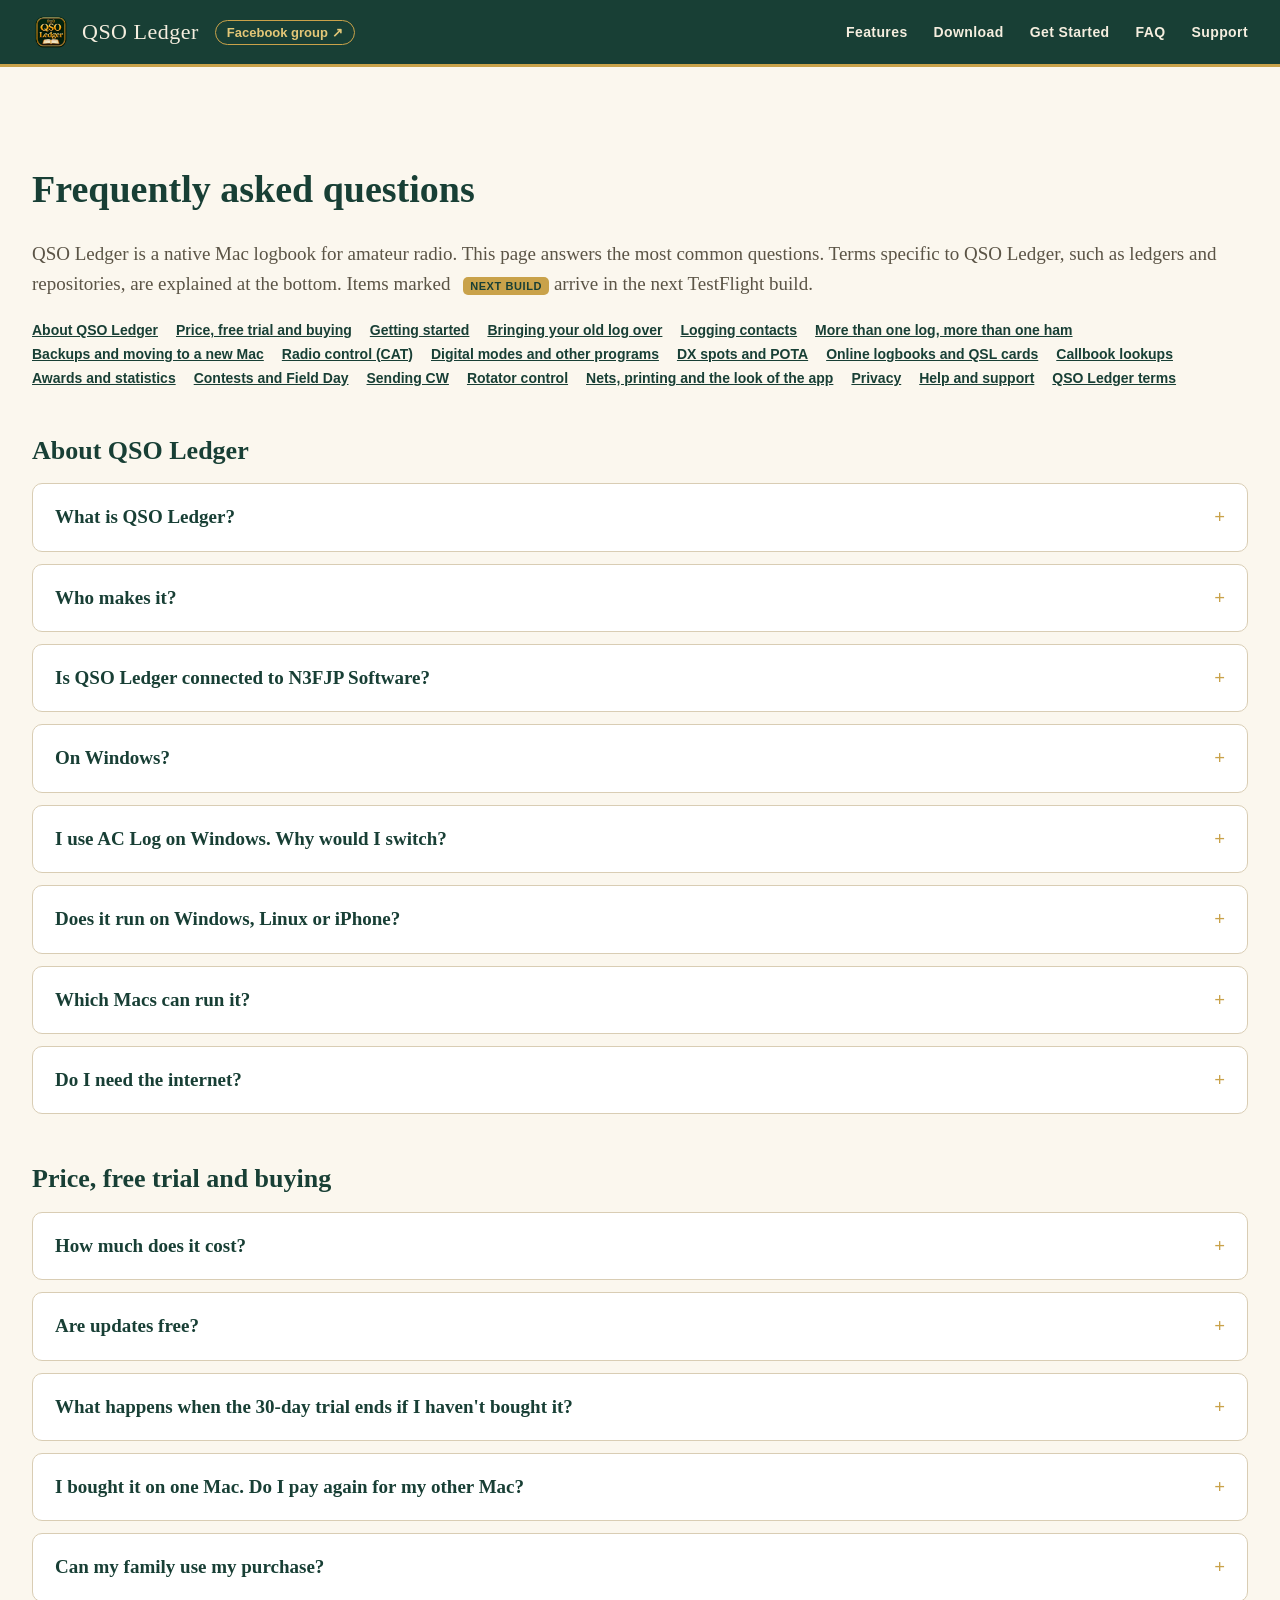
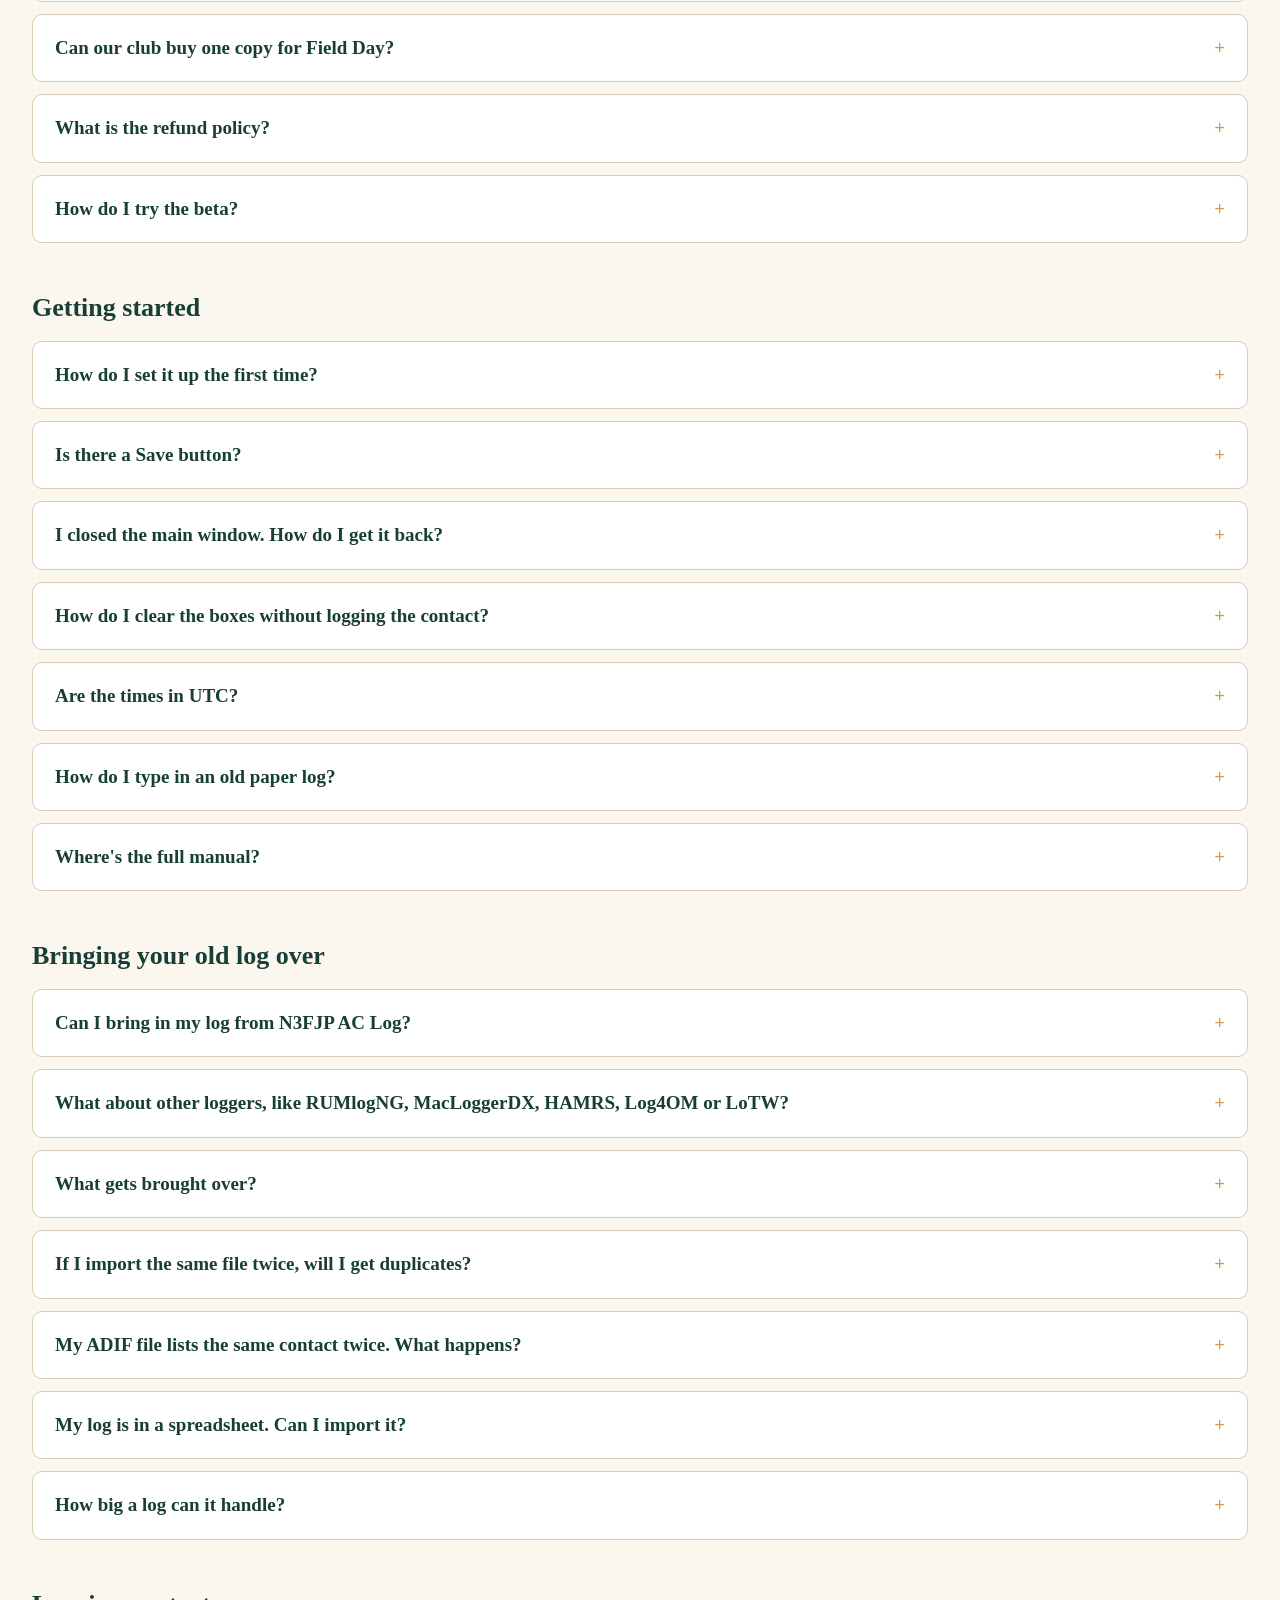
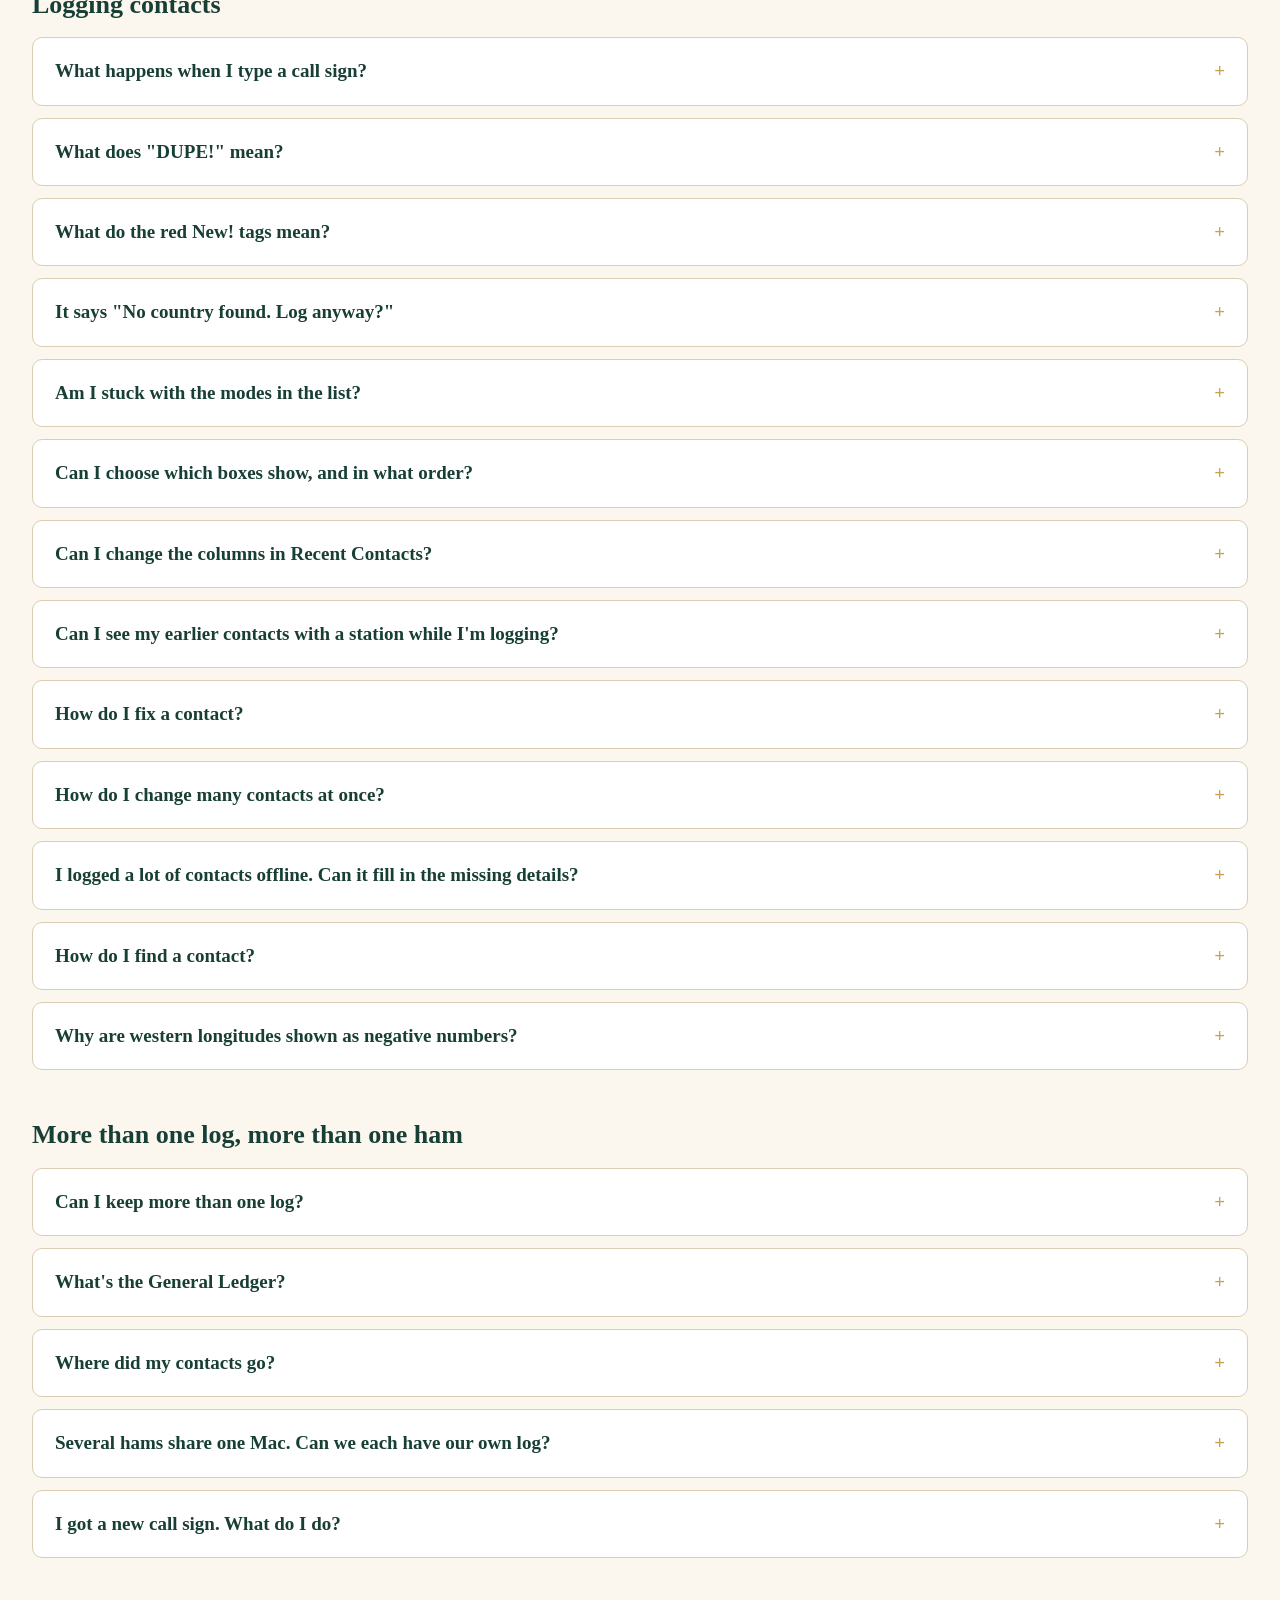
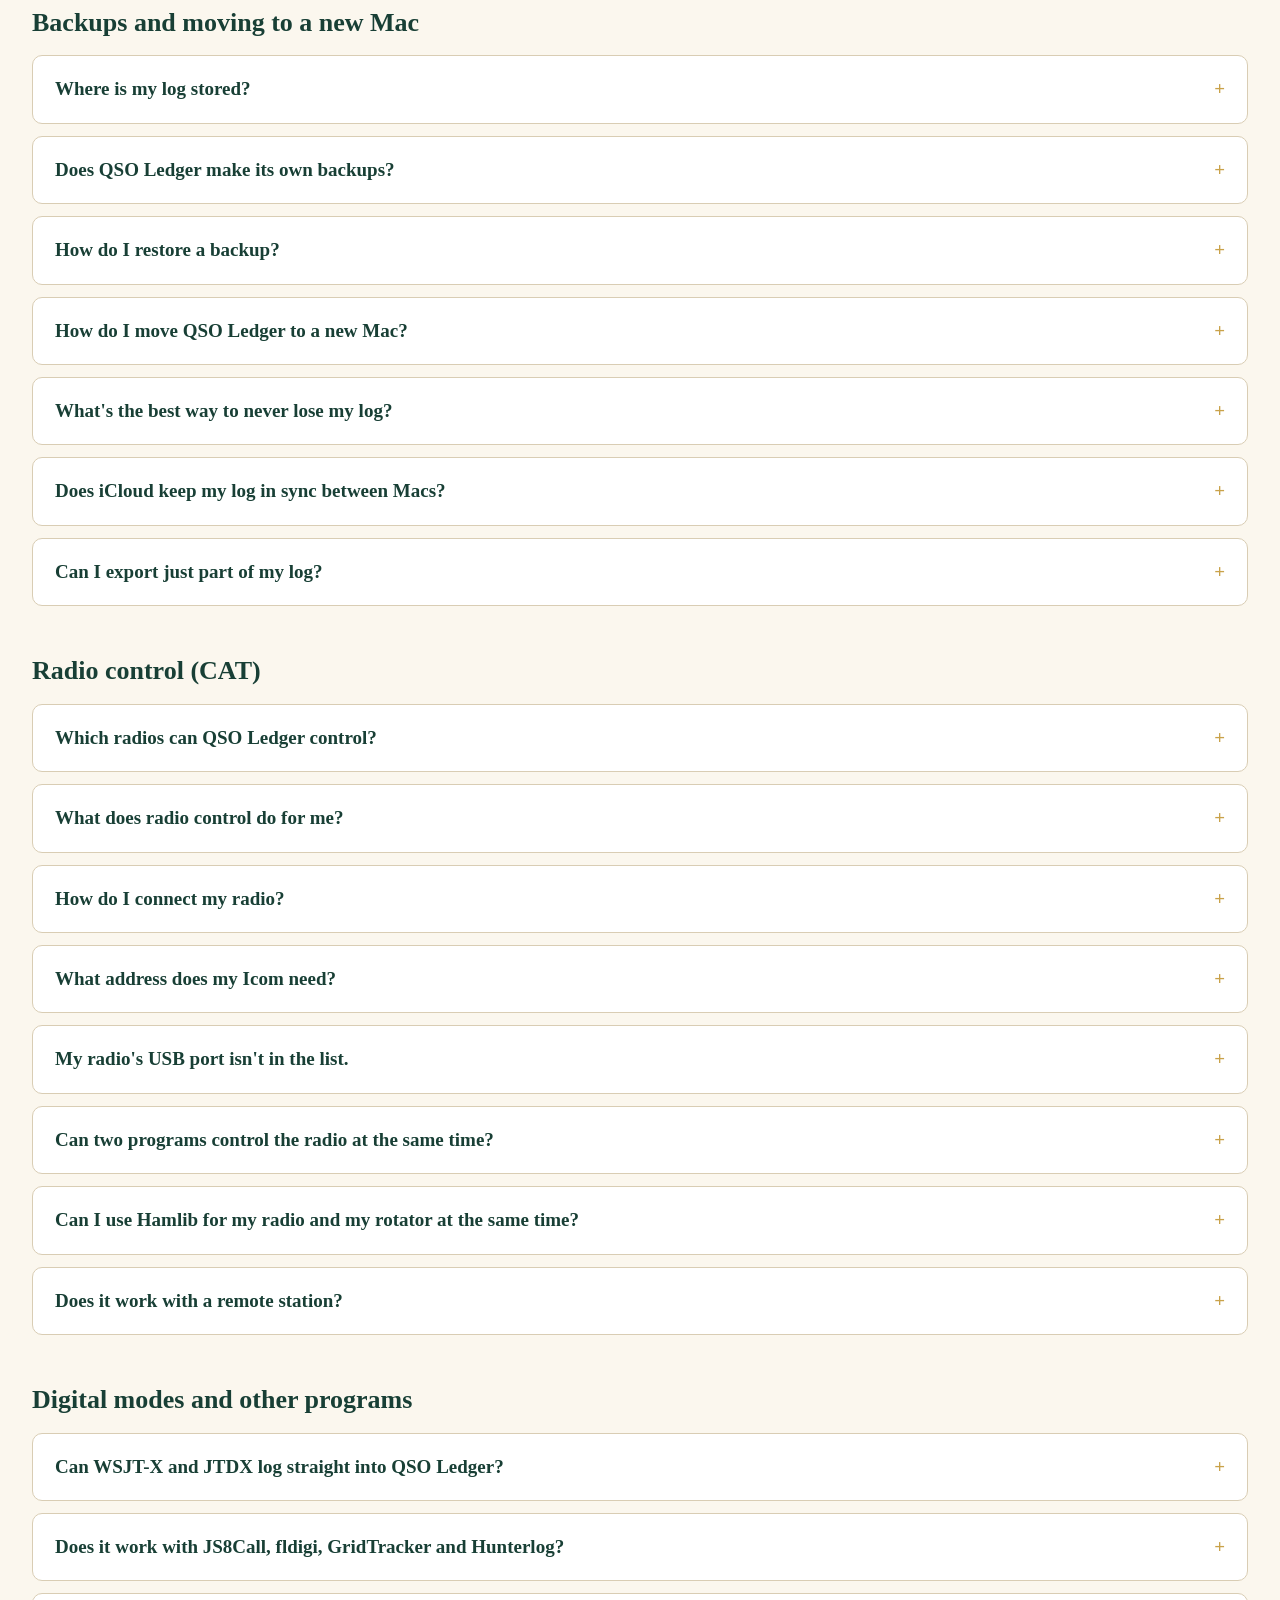
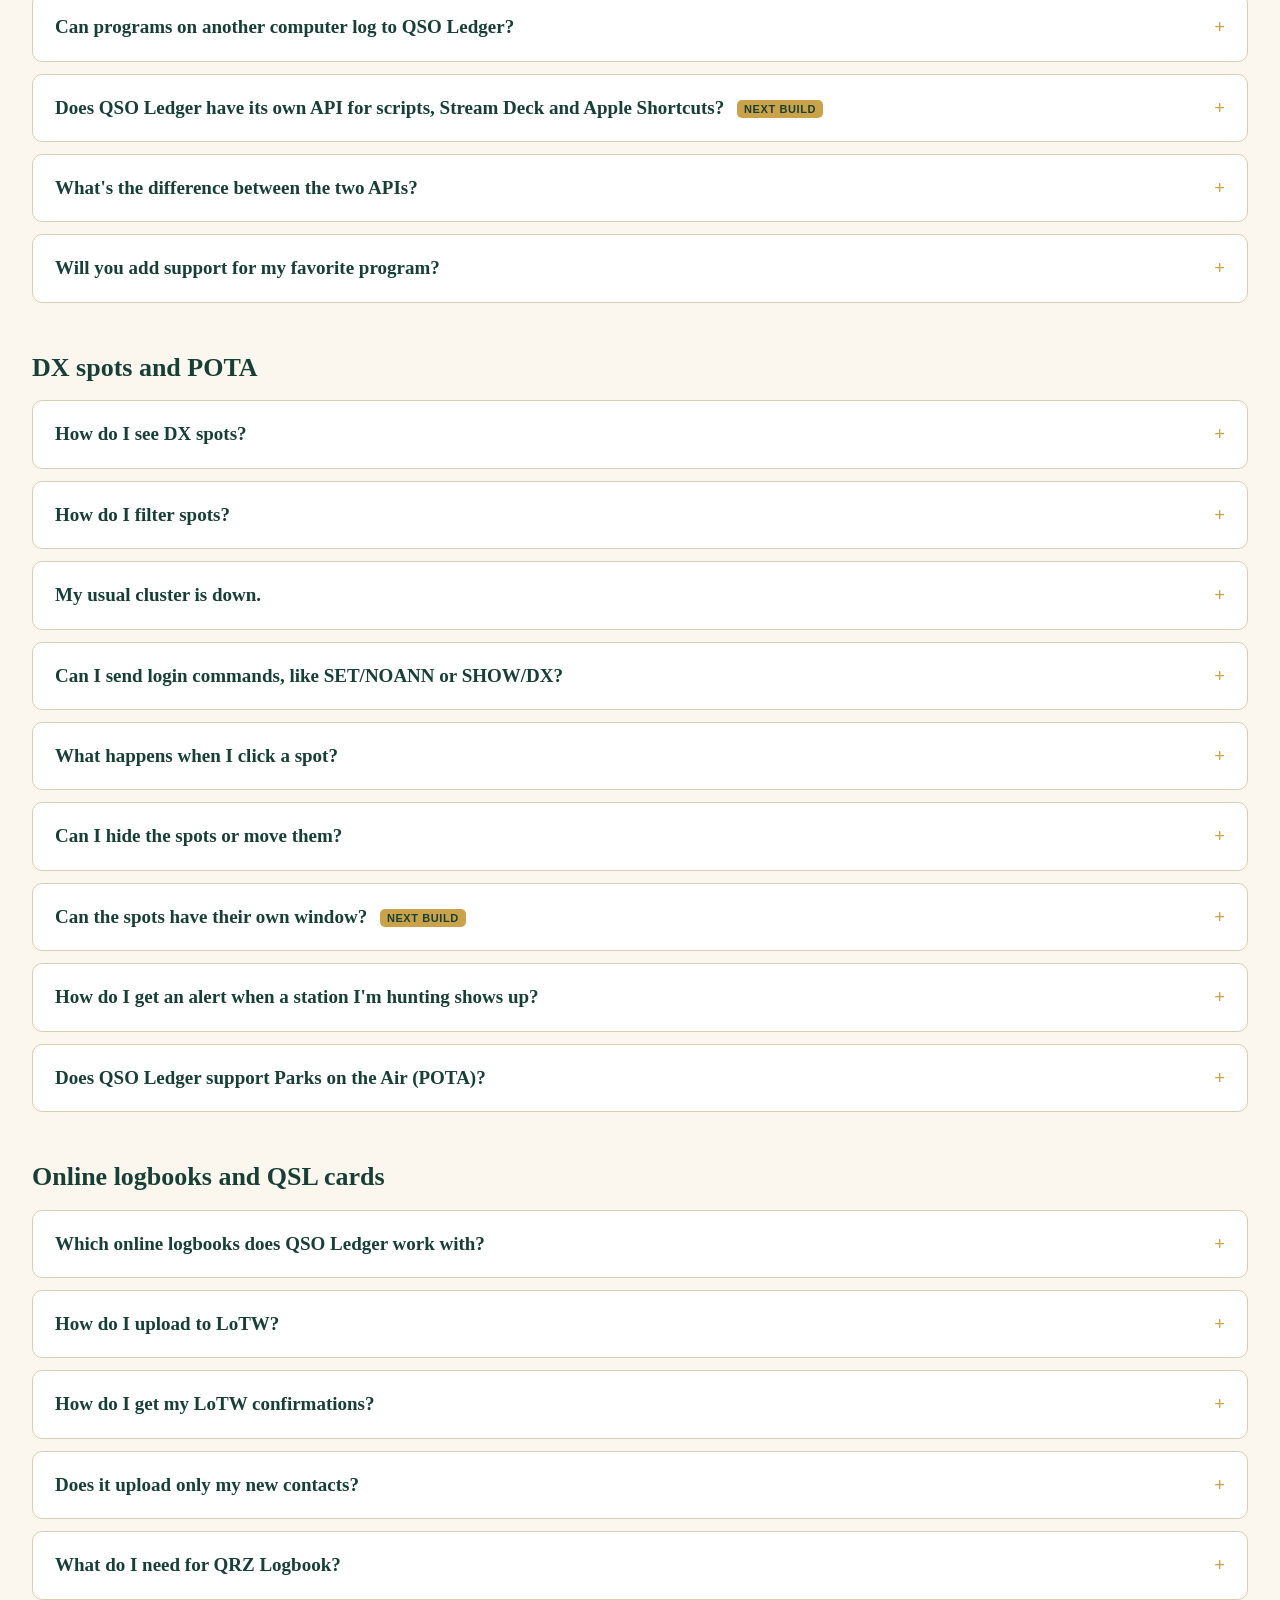
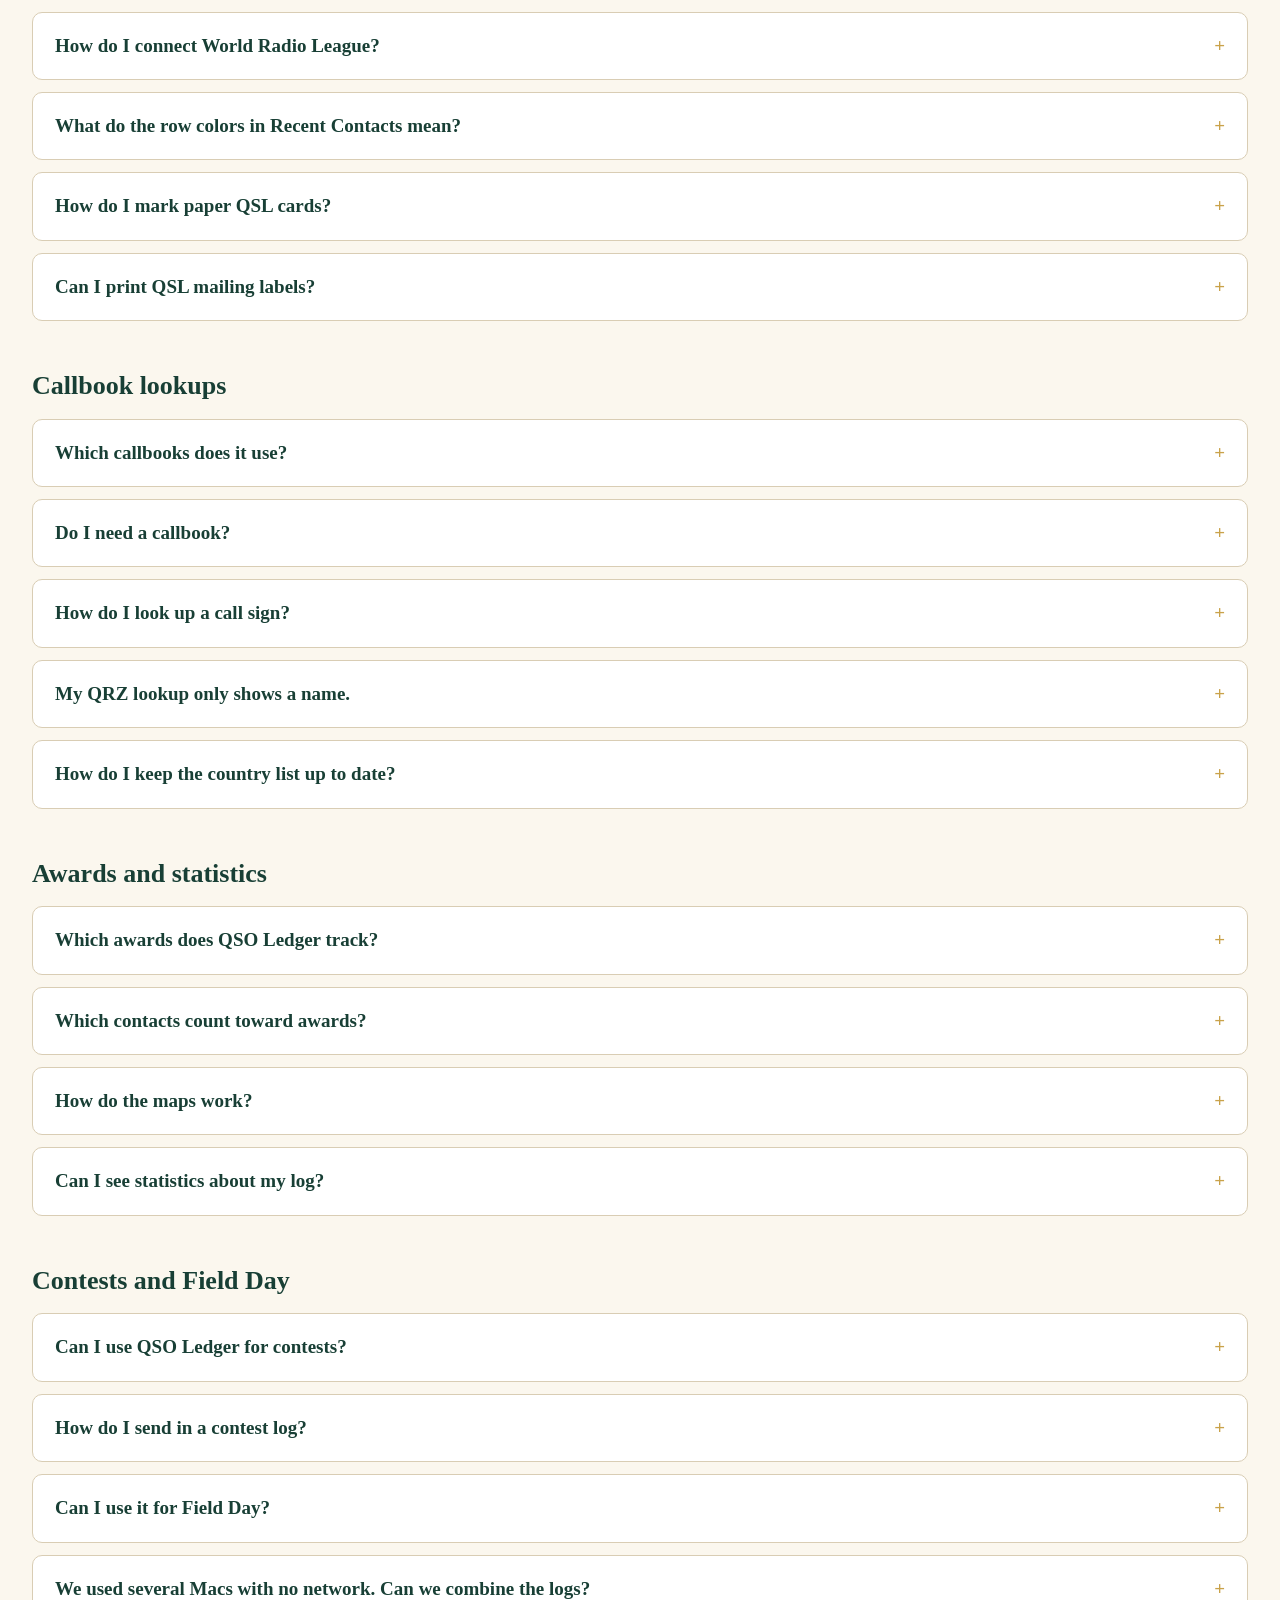
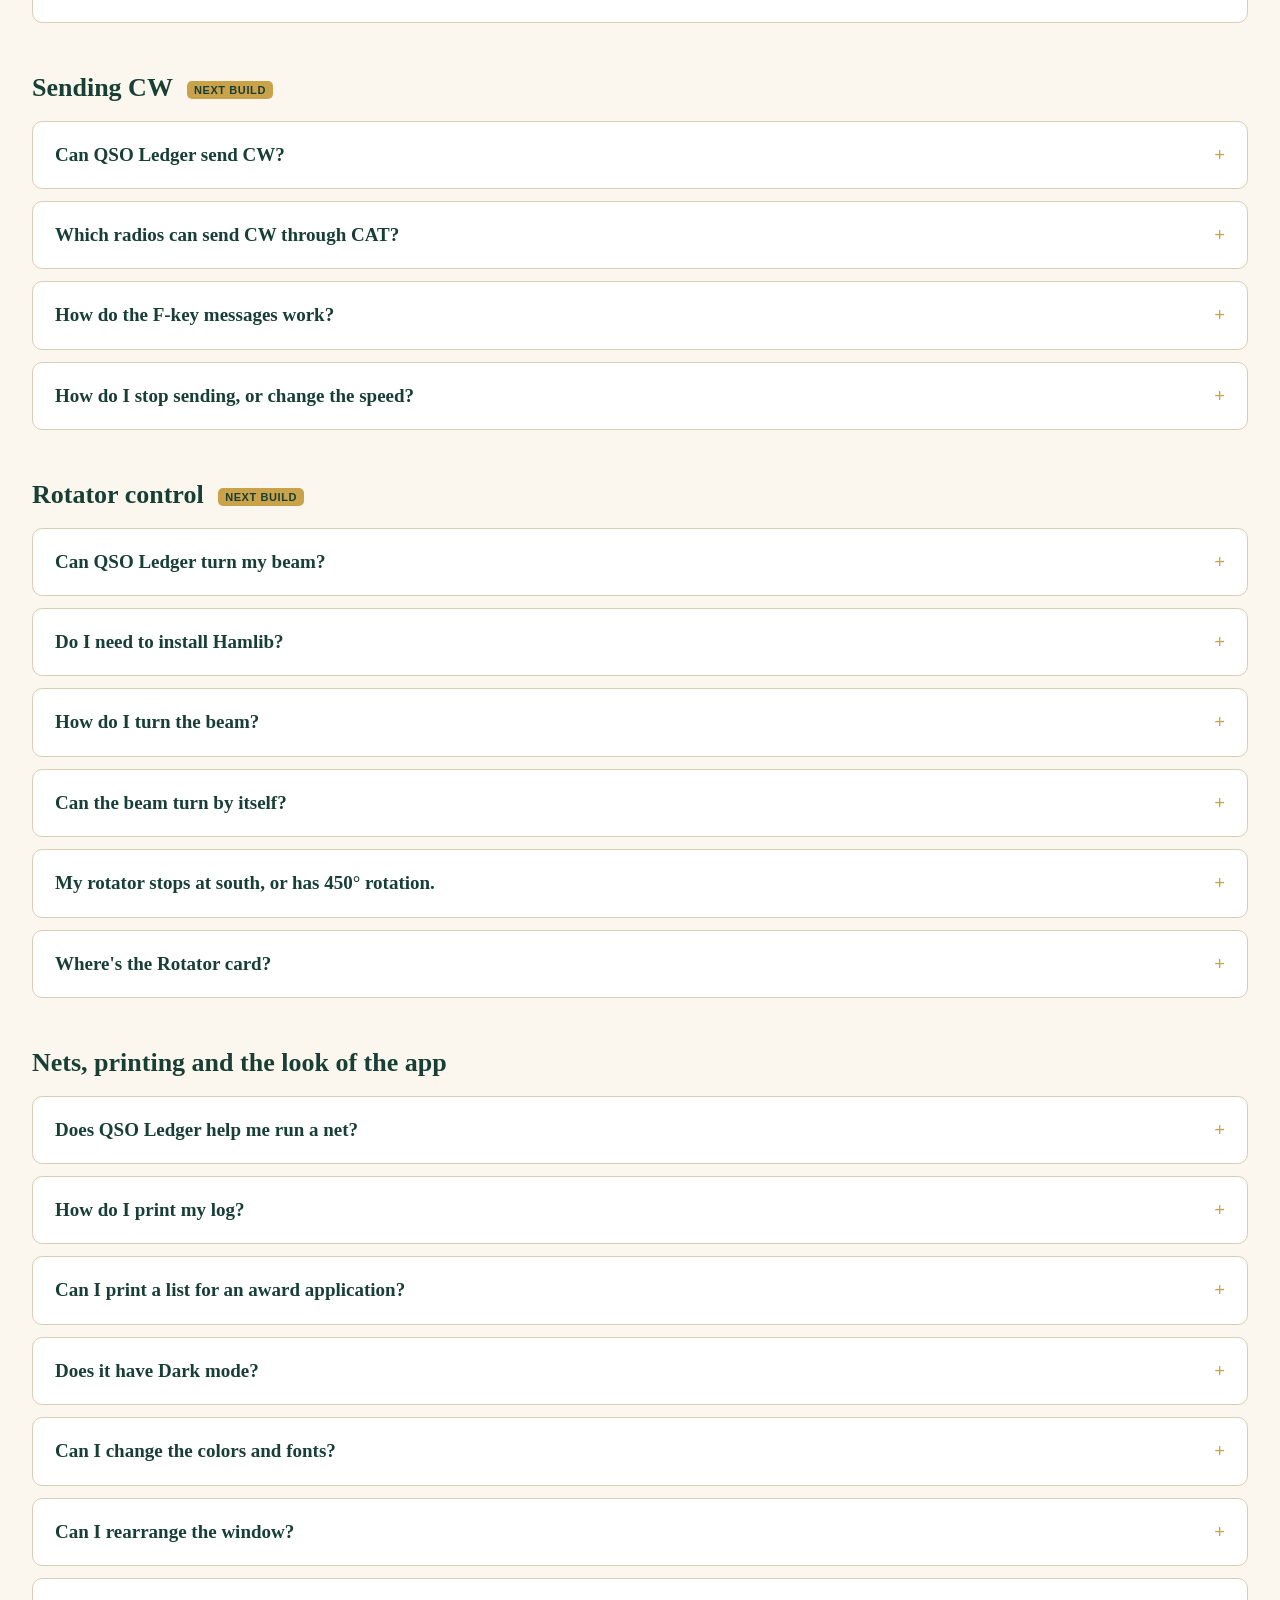
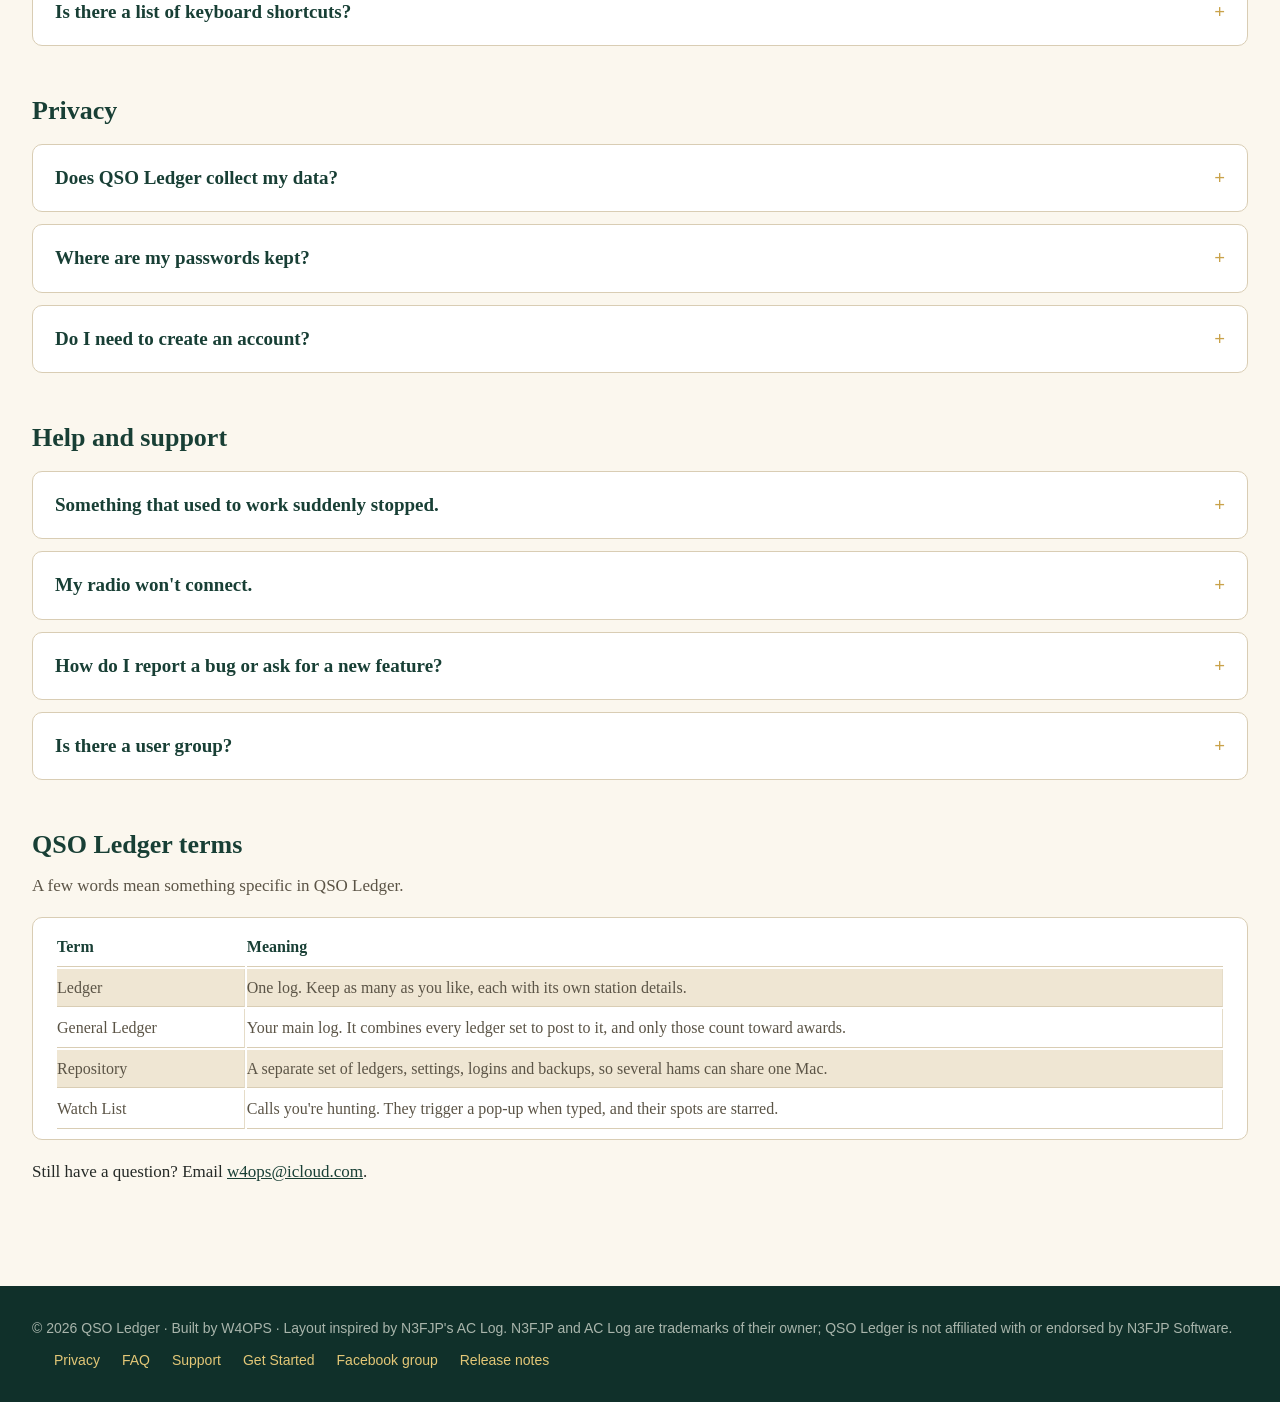
==== commit 503329b3: "Use the full screen width: small side margins, every page and section as wide as the front page; her" ====
--- a/faq.html
+++ b/faq.html
@@ -1,7 +1,7 @@
 <!doctype html><html lang="en"><head><meta charset="utf-8"><meta name="viewport" content="width=device-width,initial-scale=1"><title>FAQ · QSO Ledger</title><meta name="description" content="Answers about QSO Ledger, the Mac ham radio logbook: price and trial, importing from N3FJP AC Log, CAT radio control, WSJT-X, DX spots and POTA, LoTW and QRZ uploads, backups, CW and rotators."><link rel="canonical" href="https://qsoledger.com/faq.html"><link rel="icon" href="icon.png"><link rel="stylesheet" href="style.css">
 <script type="application/ld+json">{"@context": "https://schema.org", "@type": "FAQPage", "mainEntity": [{"@type": "Question", "name": "What is QSO Ledger?", "acceptedAnswer": {"@type": "Answer", "text": "It's a logbook app built just for the Mac. Your recent contacts show at the top of the window, and the boxes where you type a new contact sit below them. Type the other station's call sign, press Tab to move from box to box, then press Enter to save. That's it. QSO Ledger can also: Control your radio over CAT Show DX cluster and POTA spots Upload your contacts to LoTW, eQSL, QRZ Logbook, Club Log and World Radio League Track WAS, DXCC, grid and county progress"}}, {"@type": "Question", "name": "Who makes it?", "acceptedAnswer": {"@type": "Answer", "text": "QSO Ledger is made by W4OPS. It's an independent app and isn't run by any club or organization."}}, {"@type": "Question", "name": "Is QSO Ledger connected to N3FJP Software?", "acceptedAnswer": {"@type": "Answer", "text": "No, but N3FJP played a part in how it came about. AC Log is one of the most popular loggers in ham radio, and many hams who moved to a Mac missed its simple layout. So before building QSO Ledger, we reached out to Scott, N3FJP, to ask his permission to model our interface after his software, and he gave us his blessing. We then put our own spin on it, and wrote QSO Ledger from scratch as a native Mac app. N3FJP and AC Log are trademarks of Scott, N3FJP. QSO Ledger is not affiliated with or endorsed by N3FJP Software."}}, {"@type": "Question", "name": "On Windows?", "acceptedAnswer": {"@type": "Answer", "text": "To learn more about N3FJP's software, visit www.n3fjp.com. Whether you're logging everyday QSOs, working contests or taking part in Field Day, we can't recommend it enough."}}, {"@type": "Question", "name": "I use AC Log on Windows. Why would I switch?", "acceptedAnswer": {"@type": "Answer", "text": "If AC Log on a Windows PC works for you, there's no need to switch. QSO Ledger is for hams who want that same easy style of logging on a Mac, with no Windows virtual machine, no Wine, and no USB pass-through problems for the radio."}}, {"@type": "Question", "name": "Does it run on Windows, Linux or iPhone?", "acceptedAnswer": {"@type": "Answer", "text": "Right now it runs only on the Mac. An iPhone version is planned. There are no plans for Windows or Linux. If you're on Windows, we strongly recommend N3FJP's software, available at www.n3fjp.com. It's an excellent choice for everyday QSOs, contests and Field Day."}}, {"@type": "Question", "name": "Which Macs can run it?", "acceptedAnswer": {"@type": "Answer", "text": "Any Mac with macOS 14 Sonoma or newer. It runs natively on both Apple Silicon Macs (M1 and newer) and older Intel Macs."}}, {"@type": "Question", "name": "Do I need the internet?", "acceptedAnswer": {"@type": "Answer", "text": "No. Your log is saved on your Mac, so logging, searching, awards, printing and ADIF import and export all work offline. Features that need the internet, like spots, call sign lookups and uploads, pick back up when you reconnect."}}, {"@type": "Question", "name": "How much does it cost?", "acceptedAnswer": {"@type": "Answer", "text": "QSO Ledger is free to download from the Mac App Store, and every feature works for the first 30 days. After that, a one-time $34 purchase inside the app unlocks it for good. There is no monthly subscription."}}, {"@type": "Question", "name": "Are updates free?", "acceptedAnswer": {"@type": "Answer", "text": "Yes. Your one-time unlock includes all future updates to QSO Ledger for Mac."}}, {"@type": "Question", "name": "What happens when the 30-day trial ends if I haven't bought it?", "acceptedAnswer": {"@type": "Answer", "text": "Nothing is lost. You can still open, search, print and export your log as an ADIF file. The only thing that stops is logging new contacts, until you unlock the app."}}, {"@type": "Question", "name": "I bought it on one Mac. Do I pay again for my other Mac?", "acceptedAnswer": {"@type": "Answer", "text": "No. On the other Mac, sign in to the Mac App Store with the same Apple ID. Then choose QSO Ledger → Unlock QSO Ledger… → Restore Purchase."}}, {"@type": "Question", "name": "Can my family use my purchase?", "acceptedAnswer": {"@type": "Answer", "text": "The unlock can't be shared through Apple's Family Sharing, so each Apple ID needs its own. But if your family shares one Mac, everyone can use that one unlocked copy, and each ham can keep a separate log. See \"Several hams share one Mac\" below."}}, {"@type": "Question", "name": "Can our club buy one copy for Field Day?", "acceptedAnswer": {"@type": "Answer", "text": "Each Mac unlocks through its own Apple ID, so every Mac needs its own unlock or can use its 30-day trial. Several Macs logging into one shared Field Day log isn't available yet."}}, {"@type": "Question", "name": "What is the refund policy?", "acceptedAnswer": {"@type": "Answer", "text": "Apple handles all purchases and refunds. You can ask for a refund at reportaproblem.apple.com."}}, {"@type": "Question", "name": "How do I try the beta?", "acceptedAnswer": {"@type": "Answer", "text": "First install Apple's free TestFlight app. Then join the public beta at testflight.apple.com/join/hj4aNTzw."}}, {"@type": "Question", "name": "How do I set it up the first time?", "acceptedAnswer": {"@type": "Answer", "text": "When you first open QSO Ledger, a Welcome window asks for your call sign, name, grid square and location. It also asks you to pick a folder for backups. You can change any of this later in Settings → Station and Settings → Backup. To see the Welcome window again, choose Help → Welcome…."}}, {"@type": "Question", "name": "Is there a Save button?", "acceptedAnswer": {"@type": "Answer", "text": "No, you don't need one. Each contact is saved the moment you log it."}}, {"@type": "Question", "name": "I closed the main window. How do I get it back?", "acceptedAnswer": {"@type": "Answer", "text": "Click the QSO Ledger icon in the Dock, or choose Window → QSO Ledger (⌘0). Closing the window doesn't lose anything."}}, {"@type": "Question", "name": "How do I clear the boxes without logging the contact?", "acceptedAnswer": {"@type": "Answer", "text": "Press Esc."}}, {"@type": "Question", "name": "Are the times in UTC?", "acceptedAnswer": {"@type": "Answer", "text": "Yes. Dates and times are logged in UTC. In Settings → Station you can choose how dates look when you see and type them. Behind the scenes, contacts are always saved in standard ADIF format."}}, {"@type": "Question", "name": "How do I type in an old paper log?", "acceptedAnswer": {"@type": "Answer", "text": "Type each contact's date and time into the boxes yourself. To save typing, go to Settings → Station and set the date option to Last entry date. Each new contact will then start with the date of the one before it."}}, {"@type": "Question", "name": "Where's the full manual?", "acceptedAnswer": {"@type": "Answer", "text": "Choose Help → QSO Ledger Help (⌘?). It covers common questions and every menu, and you can search it."}}, {"@type": "Question", "name": "Can I bring in my log from N3FJP AC Log?", "acceptedAnswer": {"@type": "Answer", "text": "Yes. In AC Log, export your log as an ADIF file. Then in QSO Ledger, choose File → Import ADIF… (⇧⌘I) and pick that file. Your AC Log file stays exactly as it was."}}, {"@type": "Question", "name": "What about other loggers, like RUMlogNG, MacLoggerDX, HAMRS, Log4OM or LoTW?", "acceptedAnswer": {"@type": "Answer", "text": "It works the same way. Almost every logging program can export an ADIF file (it ends in .adi or .adif). Export one, then use File → Import ADIF…."}}, {"@type": "Question", "name": "What gets brought over?", "acceptedAnswer": {"@type": "Answer", "text": "Call signs, dates, times, bands, frequencies, modes, signal reports, names, locations, grid squares, counties, POTA park numbers, comments, and your QSL, LoTW and eQSL status. QSO Ledger then works out your WAS, DXCC and grid totals for you."}}, {"@type": "Question", "name": "If I import the same file twice, will I get duplicates?", "acceptedAnswer": {"@type": "Answer", "text": "No. Contacts already in your log are skipped. When it's done, QSO Ledger tells you how many contacts were added, how many were already there, and how many couldn't be read."}}, {"@type": "Question", "name": "My ADIF file lists the same contact twice. What happens?", "acceptedAnswer": {"@type": "Answer", "text": "The two copies are combined into one, and the confirmed copy is kept. When the import finishes, click Review Merged Contacts… to see what was combined."}}, {"@type": "Question", "name": "My log is in a spreadsheet. Can I import it?", "acceptedAnswer": {"@type": "Answer", "text": "Not directly. First convert the spreadsheet to an ADIF file. Several free online tools and ham programs can do this. Then use File → Import ADIF…."}}, {"@type": "Question", "name": "How big a log can it handle?", "acceptedAnswer": {"@type": "Answer", "text": "QSO Ledger has been tested with a log of 100,000 contacts."}}, {"@type": "Question", "name": "What happens when I type a call sign?", "acceptedAnswer": {"@type": "Answer", "text": "When you press Tab to leave the Call box, QSO Ledger fills in the station's country, continent, CQ and ITU zones, and the beam heading and distance. If you've set up a callbook, it can also fill in their name, location and grid square. You'll also see how many times you've worked that station and when you last did."}}, {"@type": "Question", "name": "What does \"DUPE!\" mean?", "acceptedAnswer": {"@type": "Answer", "text": "It means you've already worked that call sign on the same band and mode. It's only a heads-up. You can still log the contact."}}, {"@type": "Question", "name": "What do the red New! tags mean?", "acceptedAnswer": {"@type": "Answer", "text": "They point out a first: a new call sign, a new country, or a new band or mode for a country or call. You can choose which alerts you see in Settings → Station."}}, {"@type": "Question", "name": "It says \"No country found. Log anyway?\"", "acceptedAnswer": {"@type": "Answer", "text": "The call sign doesn't match any country prefix QSO Ledger knows. First, check for a typo. Special-event calls and brand-new calls sometimes cause this too. If the call is correct, choose Log Anyway."}}, {"@type": "Question", "name": "Am I stuck with the modes in the list?", "acceptedAnswer": {"@type": "Answer", "text": "No. QSO Ledger knows all the standard ADIF modes, including FT8, FT4, JS8, PSK31 and RTTY, so LoTW and other services will accept your contacts."}}, {"@type": "Question", "name": "Can I choose which boxes show, and in what order?", "acceptedAnswer": {"@type": "Answer", "text": "Yes. In Settings → Fields & Columns, pick the boxes for the top row and bottom row, and drag them into the order you like. Pressing Tab follows that order. The Call box is always first."}}, {"@type": "Question", "name": "Can I change the columns in Recent Contacts?", "acceptedAnswer": {"@type": "Answer", "text": "Yes. Pick the columns and their order in Settings → Fields & Columns, or right-click any column title. Drag the edge of a column to make it wider or narrower. Reset Columns puts everything back the way it started."}}, {"@type": "Question", "name": "Can I see my earlier contacts with a station while I'm logging?", "acceptedAnswer": {"@type": "Answer", "text": "Yes. Turn on the switch under Recent Contacts in Settings → Fields & Columns. When you Tab out of the Call box, the list shows your past contacts with that station."}}, {"@type": "Question", "name": "How do I fix a contact?", "acceptedAnswer": {"@type": "Answer", "text": "Right-click it in Recent Contacts and choose Edit."}}, {"@type": "Question", "name": "How do I change many contacts at once?", "acceptedAnswer": {"@type": "Answer", "text": "Select them by holding ⌘ or Shift while you click. Then right-click and choose Edit Contacts…. Only the boxes you type in will change, and QSO Ledger asks before saving anything."}}, {"@type": "Question", "name": "I logged a lot of contacts offline. Can it fill in the missing details?", "acceptedAnswer": {"@type": "Answer", "text": "Yes. Choose Edit → Fill Blank Fields from Call…. It fills in empty boxes, like country, zones, band and callbook details, for your whole log, the contacts you've selected, or a range of record numbers. It never changes a box that already has something in it."}}, {"@type": "Question", "name": "How do I find a contact?", "acceptedAnswer": {"@type": "Answer", "text": "Type a call, name, state, country, county or comment in the search box at the top left of Recent Contacts and press Return. ⌘F jumps to the box. Clear it to go back to the list you had before."}}, {"@type": "Question", "name": "Why are western longitudes shown as negative numbers?", "acceptedAnswer": {"@type": "Answer", "text": "QSO Ledger uses the standard map rule: north and east are positive, south and west are negative. If latitude and longitude are blank, direction and distance are figured from the center of the station's grid square."}}, {"@type": "Question", "name": "Can I keep more than one log?", "acceptedAnswer": {"@type": "Answer", "text": "Yes. QSO Ledger calls each log a ledger. Add ledgers in Settings → Ledgers, for example one for nets, one for Field Day, and one for each POTA activation. Each ledger has its own station details."}}, {"@type": "Question", "name": "What's the General Ledger?", "acceptedAnswer": {"@type": "Answer", "text": "It's your main log. Each ledger can send (\"post\") its contacts to the General Ledger, and only those ledgers count toward awards. To see every posting ledger together, choose Ledger → Open General Ledger (⇧⌘G)."}}, {"@type": "Question", "name": "Where did my contacts go?", "acceptedAnswer": {"@type": "Answer", "text": "Check which ledger is picked in the Ledger menu. Each ledger shows only its own contacts. Open the General Ledger to see them all together."}}, {"@type": "Question", "name": "Several hams share one Mac. Can we each have our own log?", "acceptedAnswer": {"@type": "Answer", "text": "Yes. Choose File → New Repository… to make a separate space for each ham, with its own ledgers, station details, online logbook logins, Watch List and backups. Use File → Switch Repository to move between them. To keep your repository private, give it a password in Settings → Station. Hold the Option key while QSO Ledger opens to choose which repository to open."}}, {"@type": "Question", "name": "I got a new call sign. What do I do?", "acceptedAnswer": {"@type": "Answer", "text": "Change it in Settings → Station. Contacts you already logged keep the call you used at the time. If you want the new call's contacts kept separate, start a new ledger."}}, {"@type": "Question", "name": "Where is my log stored?", "acceptedAnswer": {"@type": "Answer", "text": "On your Mac. If you use Time Machine, it backs up your log along with everything else."}}, {"@type": "Question", "name": "Does QSO Ledger make its own backups?", "acceptedAnswer": {"@type": "Answer", "text": "Yes. In Settings → Backup, pick a folder, such as an external drive or a cloud folder like iCloud Drive or Dropbox. QSO Ledger saves a standard ADIF backup there every day, every week, or each time you quit. It keeps the newest 3 to 10 backups (7 unless you change it)."}}, {"@type": "Question", "name": "How do I restore a backup?", "acceptedAnswer": {"@type": "Answer", "text": "Choose File → Restore from Backup…. It only adds contacts that are missing, puts each one back in its own ledger, and never deletes anything."}}, {"@type": "Question", "name": "How do I move QSO Ledger to a new Mac?", "acceptedAnswer": {"@type": "Answer", "text": "Install QSO Ledger on the new Mac. Then choose File → Restore from Backup… and pick a backup file. Or, on the old Mac, choose File → Export Repository… and restore that file on the new one. Use Restore Purchase to bring back your unlock."}}, {"@type": "Question", "name": "What's the best way to never lose my log?", "acceptedAnswer": {"@type": "Answer", "text": "Use more than one kind of backup: Keep Time Machine turned on. Point Settings → Backup at a second drive or a cloud folder. Every so often, choose File → Export ADIF… (⇧⌘E) and keep that file somewhere else too."}}, {"@type": "Question", "name": "Does iCloud keep my log in sync between Macs?", "acceptedAnswer": {"@type": "Answer", "text": "Not yet, but it's planned. For now, use backups or ADIF export to move contacts between Macs."}}, {"@type": "Question", "name": "Can I export just part of my log?", "acceptedAnswer": {"@type": "Answer", "text": "Yes. File → Export ADIF… can save the whole log, only the contacts you've selected, or a range of record numbers."}}, {"@type": "Question", "name": "Which radios can QSO Ledger control?", "acceptedAnswer": {"@type": "Answer", "text": "Icom, Kenwood, Elecraft, Yaesu and FlexRadio radios work directly. Hundreds more work through helper programs like Hamlib's rigctld, flrig, or TCI (used by ExpertSDR, Thetis and other SDR programs)."}}, {"@type": "Question", "name": "What does radio control do for me?", "acceptedAnswer": {"@type": "Answer", "text": "As you tune your radio, the frequency, band and mode in QSO Ledger change to match. And when you click a DX or POTA spot, your radio jumps to that station."}}, {"@type": "Question", "name": "How do I connect my radio?", "acceptedAnswer": {"@type": "Answer", "text": "Go to Settings → Radio. Choose your radio type and the USB port it's plugged into. If your radio is on the network instead, choose rigctld, flrig, TCI, or TCP (for programs like SmartSDR CAT, Thetis or ser2net)."}}, {"@type": "Question", "name": "What address does my Icom need?", "acceptedAnswer": {"@type": "Answer", "text": "Use the radio's CI-V address. Here are the common ones: IC-7300: 94. IC-705: A4. IC-9700: A2. IC-7610: 98. IC-7100: 88. IC-7851: 8E. The address and baud rate must be the same in the radio's menu and in QSO Ledger."}}, {"@type": "Question", "name": "My radio's USB port isn't in the list.", "acceptedAnswer": {"@type": "Answer", "text": "Try these steps: Install the radio maker's USB driver if it needs one. Many Silicon Labs and FTDI cables do. Unplug the cable and plug it back in. Close and reopen Settings → Radio. On a Mac, radio ports have names like cu.usbserial-XXXX or cu.SLAB_USBtoUART."}}, {"@type": "Question", "name": "Can two programs control the radio at the same time?", "acceptedAnswer": {"@type": "Answer", "text": "Only one program at a time can use a USB port. To share your radio between QSO Ledger and a program like WSJT-X or fldigi, run flrig or Hamlib's rigctld, then point both programs at it."}}, {"@type": "Question", "name": "Can I use Hamlib for my radio and my rotator at the same time?", "acceptedAnswer": {"@type": "Answer", "text": "Yes. rigctld (port 4532) runs the radio and rotctld (port 4533) runs the rotator. Each one needs its own USB port."}}, {"@type": "Question", "name": "Does it work with a remote station?", "acceptedAnswer": {"@type": "Answer", "text": "Yes, as long as your radio or its control program shares CAT over the network through rigctld, flrig, TCI or a TCP port. Your remote-station software handles the audio."}}, {"@type": "Question", "name": "Can WSJT-X and JTDX log straight into QSO Ledger?", "acceptedAnswer": {"@type": "Answer", "text": "Yes. Here's how: In QSO Ledger, turn on Settings → Radio → Log contacts from WSJT-X and JTDX. In WSJT-X or JTDX, open Settings → Reporting. Set the UDP Server to 127.0.0.1 and the port to 2237. Now every contact you log in WSJT-X or JTDX goes right into your current ledger."}}, {"@type": "Question", "name": "Does it work with JS8Call, fldigi, GridTracker and Hunterlog?", "acceptedAnswer": {"@type": "Answer", "text": "Yes. QSO Ledger includes an N3FJP-compatible API, so any program that can log to AC Log can log to QSO Ledger without changes. To set it up: Turn it on in Settings → Radio. It uses TCP port 1100 unless you change it. In the other program, choose its N3FJP logging option and point it at this Mac."}}, {"@type": "Question", "name": "Can programs on another computer log to QSO Ledger?", "acceptedAnswer": {"@type": "Answer", "text": "Yes, if you allow network access for the API in Settings → Radio. Only do this on a network you trust."}}, {"@type": "Question", "name": "Does QSO Ledger have its own API for scripts, Stream Deck and Apple Shortcuts?", "acceptedAnswer": {"@type": "Answer", "text": "Yes. The QSO Ledger API lets other programs on your Mac talk to QSO Ledger at http://127.0.0.1:7373/v1/. Programs can: Log contacts, search the log and check for dupes Look up a call sign and fill in the entry form Export ADIF and switch ledgers Read and tune the radio, and send CW Get live updates as things happen Turn it on in Settings → Radio → QSO Ledger API. That screen also shows the access key that every request needs. The API is off until you turn it on, and it can never delete contacts. After the free trial ends, programs can still read your log but can't add contacts. See the API page for every command, with examples."}}, {"@type": "Question", "name": "What's the difference between the two APIs?", "acceptedAnswer": {"@type": "Answer", "text": "The N3FJP-compatible API is for programs that already work with N3FJP. The QSO Ledger API is for anything new, and it can do much more. You can run both at the same time."}}, {"@type": "Question", "name": "Will you add support for my favorite program?", "acceptedAnswer": {"@type": "Answer", "text": "Email w4ops@icloud.com with the program's name and what you'd like it to do."}}, {"@type": "Question", "name": "How do I see DX spots?", "acceptedAnswer": {"@type": "Answer", "text": "In Settings → DX Cluster, check one or more spot sources: NC7J, VE7CC, W3LPL, K1TTT, WA9PIE, DXSpots.com or POTA Spots. They all connect at once, and if several report the same spot, you'll see it only once. To use a cluster that isn't listed, add it under Custom cluster."}}, {"@type": "Question", "name": "How do I filter spots?", "acceptedAnswer": {"@type": "Answer", "text": "Use Filters in Settings → DX Cluster: Heard by is about the spotter: show spots only from stations on certain continents, or only in your country. Station heard is about the DX station itself. You can also hide whole bands, or hide CW, digital or phone spots. Show All Spots clears every filter."}}, {"@type": "Question", "name": "My usual cluster is down.", "acceptedAnswer": {"@type": "Answer", "text": "Check a different one in Settings → DX Cluster. Auto reconnect is on unless you turn it off. It keeps retrying a cluster that dropped, and also reconnects after your Mac sleeps, after a network drop, or after 10 quiet minutes."}}, {"@type": "Question", "name": "Can I send login commands, like SET/NOANN or SHOW/DX?", "acceptedAnswer": {"@type": "Answer", "text": "Yes. Add them under login commands in Settings → DX Cluster."}}, {"@type": "Question", "name": "What happens when I click a spot?", "acceptedAnswer": {"@type": "Answer", "text": "The call sign goes into the entry form, and your radio tunes to the spot's frequency and mode. If you have a rotator connected, your beam can turn toward the station too."}}, {"@type": "Question", "name": "Can I hide the spots or move them?", "acceptedAnswer": {"@type": "Answer", "text": "To hide them, uncheck Settings → Show DX Spots. To move them, use Settings → Window Layout: Traditional puts spots under the entry boxes, and Side Panel puts them on the right. Drag the bar above the spots to make the area bigger or smaller."}}, {"@type": "Question", "name": "Can the spots have their own window?", "acceptedAnswer": {"@type": "Answer", "text": "Yes. Click the pop-out button on the DX Spots title, or use the Settings menu. You can move that window to another screen. Close it and the spots go back into the main window."}}, {"@type": "Question", "name": "How do I get an alert when a station I'm hunting shows up?", "acceptedAnswer": {"@type": "Answer", "text": "Add the call to File → Watch List…. You'll get a pop-up when you type that call, and its spots are marked with a star."}}, {"@type": "Question", "name": "Does QSO Ledger support Parks on the Air (POTA)?", "acceptedAnswer": {"@type": "Answer", "text": "Yes! Hunting parks: Check POTA Spots in Settings → DX Cluster to see who is activating a park right now. Logging park numbers: Add the Park Ref box in Settings → Fields & Columns. Activating a park yourself: Make a separate ledger for each activation. When you're done, export it as ADIF and upload it to pota.app. Set that ledger to post to the General Ledger so your contacts count toward awards."}}, {"@type": "Question", "name": "Which online logbooks does QSO Ledger work with?", "acceptedAnswer": {"@type": "Answer", "text": "ARRL Logbook of the World (LoTW), eQSL, QRZ Logbook, Club Log and World Radio League. Enter your logins in Settings → eLogs. Your passwords are kept safely in your Mac's Keychain."}}, {"@type": "Question", "name": "How do I upload to LoTW?", "acceptedAnswer": {"@type": "Answer", "text": "Install ARRL's free TQSL program and set up your call sign certificate. In QSO Ledger, choose eLogs → Logbook of the World → Upload New Contacts (TQSL)…. TQSL signs the upload with your certificate and sends it to LoTW."}}, {"@type": "Question", "name": "How do I get my LoTW confirmations?", "acceptedAnswer": {"@type": "Answer", "text": "Choose eLogs → Logbook of the World → Download Confirmations. It uses your LoTW website login and marks which contacts are confirmed."}}, {"@type": "Question", "name": "Does it upload only my new contacts?", "acceptedAnswer": {"@type": "Answer", "text": "Yes. Upload New Contacts sends only the contacts that haven't gone to that service yet."}}, {"@type": "Question", "name": "What do I need for QRZ Logbook?", "acceptedAnswer": {"@type": "Answer", "text": "Your QRZ Logbook API key. Find it on qrz.com under My Logbook → Settings. Uploading needs a QRZ Logbook subscription."}}, {"@type": "Question", "name": "How do I connect World Radio League?", "acceptedAnswer": {"@type": "Answer", "text": "In World Radio League, open Integrations → Developer API and choose Generate API key. Paste the key into Settings → eLogs right away. WRL only shows it once. Choose eLogs → World Radio League → Upload New Contacts or Download New Contacts."}}, {"@type": "Question", "name": "What do the row colors in Recent Contacts mean?", "acceptedAnswer": {"@type": "Answer", "text": "They show the QSL status of each contact: not sent, sent, received, or both sent and received. You can change the colors in Settings → Colors & Fonts."}}, {"@type": "Question", "name": "How do I mark paper QSL cards?", "acceptedAnswer": {"@type": "Answer", "text": "Select the contacts, right-click, and choose Mark QSL Sent or Mark QSL Rcvd."}}, {"@type": "Question", "name": "Can I print QSL mailing labels?", "acceptedAnswer": {"@type": "Answer", "text": "Yes. Choose File → Print QSL Labels…. It prints on Avery 5160, 5161, 5163 or 5164 label sheets. You can start partway down a sheet you've already used, and mark the contacts as QSL Sent when you're done. Addresses come from your callbook."}}, {"@type": "Question", "name": "Which callbooks does it use?", "acceptedAnswer": {"@type": "Answer", "text": "QRZ.com (this needs a QRZ XML subscription) or HamQTH (free account). Set up either one in Settings → eLogs."}}, {"@type": "Question", "name": "Do I need a callbook?", "acceptedAnswer": {"@type": "Answer", "text": "No. QSO Ledger works fine without one. It still fills in the country, zones, direction and distance using its built-in country file."}}, {"@type": "Question", "name": "How do I look up a call sign?", "acceptedAnswer": {"@type": "Answer", "text": "CallBook → Look Up Call (⌘L) fills in any empty boxes. CallBook → Show Callbook Card (⌘K) shows the station's photo, address and QSL details. Open Call on QRZ.com (⇧⌘L) opens the station's page on QRZ.com."}}, {"@type": "Question", "name": "My QRZ lookup only shows a name.", "acceptedAnswer": {"@type": "Answer", "text": "That usually means your QRZ account doesn't have an XML subscription. Full lookups need one."}}, {"@type": "Question", "name": "How do I keep the country list up to date?", "acceptedAnswer": {"@type": "Answer", "text": "Use Settings → Country File to update the file (cty.dat) that QSO Ledger uses for countries and zones. Update it whenever new DXCC entities or call sign prefixes are announced."}}, {"@type": "Question", "name": "Which awards does QSO Ledger track?", "acceptedAnswer": {"@type": "Answer", "text": "It tracks your worked and confirmed totals for Worked All States, DXCC, counties, grid squares and more, with maps. Open them with Awards → Worked All States and DXCC… (⇧⌘A)."}}, {"@type": "Question", "name": "Which contacts count toward awards?", "acceptedAnswer": {"@type": "Answer", "text": "Only contacts in ledgers that post to the General Ledger. Turn Post to General Ledger on or off for each ledger in Settings → Ledgers."}}, {"@type": "Question", "name": "How do the maps work?", "acceptedAnswer": {"@type": "Answer", "text": "Places you've worked and confirmed are shaded in. Drag to move around the map, and pinch to zoom in or out."}}, {"@type": "Question", "name": "Can I see statistics about my log?", "acceptedAnswer": {"@type": "Answer", "text": "Yes. Awards → Log Statistics… (⌥⌘S) shows your total contacts, unique call signs, countries, states, grid squares and your busiest day. It also breaks down contacts by band and mode, by year, and by your most-worked countries. You can filter by ledger, year, band or mode, then copy or print the results."}}, {"@type": "Question", "name": "Can I use QSO Ledger for contests?", "acceptedAnswer": {"@type": "Answer", "text": "For casual contesting, yes. Keep a separate ledger for the contest. When it's over, use File → Export Cabrillo… to save your log with your categories, the exchange you sent, and serial numbers. Live contest scoring isn't available yet."}}, {"@type": "Question", "name": "How do I send in a contest log?", "acceptedAnswer": {"@type": "Answer", "text": "Choose File → Export Cabrillo…. Pick the contest, your categories and exchange, choose the contacts, and save the .log file. Then upload or email it to the contest's log robot."}}, {"@type": "Question", "name": "Can I use it for Field Day?", "acceptedAnswer": {"@type": "Answer", "text": "Yes, on one Mac. Make a Field Day ledger, and when you're done, export it as ARRL-FD Cabrillo. A special Field Day screen and several Macs sharing one log aren't available yet."}}, {"@type": "Question", "name": "We used several Macs with no network. Can we combine the logs?", "acceptedAnswer": {"@type": "Answer", "text": "Yes. Export each Mac's Field Day ledger as ADIF, then import them all into one ledger on one Mac. Contacts that are already in the log are skipped, so you won't get duplicates."}}, {"@type": "Question", "name": "Can QSO Ledger send CW?", "acceptedAnswer": {"@type": "Answer", "text": "Yes. It can use your radio's built-in keyer or a K1EL WinKeyer. Choose which one in Settings → CW."}}, {"@type": "Question", "name": "Which radios can send CW through CAT?", "acceptedAnswer": {"@type": "Answer", "text": "Icom, Kenwood, Elecraft and FlexRadio, plus any radio controlled through Hamlib, flrig or TCI. Yaesu radios don't have a CAT command for sending typed text, so with a Yaesu, use flrig or a WinKeyer."}}, {"@type": "Question", "name": "How do the F-key messages work?", "acceptedAnswer": {"@type": "Answer", "text": "Keys F1 through F8 each send a message you write in Settings → CW. Messages can include fill-in tags that QSO Ledger swaps for real information when it sends: {CALL}: The other station's call sign. {RST}: The signal report. {NAME}: The other operator's name. {STATE}: The other station's state. {MYCALL}: Your call sign. {MYNAME}: Your name. {MYGRID}: Your grid square. For example, {CALL} DE {MYCALL} UR {RST} NAME {MYNAME} might send \"K4ABC DE W4OPS UR 599 NAME MIKE\"."}}, {"@type": "Question", "name": "How do I stop sending, or change the speed?", "acceptedAnswer": {"@type": "Answer", "text": "Press Esc to stop sending right away. The CW bar under the entry boxes has a Stop button, the speed, the F1–F8 buttons, and a box for typing any text. The CW menu also has Faster and Slower."}}, {"@type": "Question", "name": "Can QSO Ledger turn my beam?", "acceptedAnswer": {"@type": "Answer", "text": "Yes. In Settings → Rotator, choose your rotator controller and its USB port. These work directly: Yaesu GS-232A or GS-232B (Green Heron, ERC and K3NG controllers use the same commands) SPID / AlphaSpid Rot2Prog Hy-Gain DCU-1 or Rotor-EZ EasyComm II Prosistel For any other rotator, use Hamlib's rotctld (port 4533)."}}, {"@type": "Question", "name": "Do I need to install Hamlib?", "acceptedAnswer": {"@type": "Answer", "text": "Not for the controllers listed above, because QSO Ledger talks to them directly. You only need Hamlib for other rotators."}}, {"@type": "Question", "name": "How do I turn the beam?", "acceptedAnswer": {"@type": "Answer", "text": "Rotator → Turn to Short Path (⌘R) aims at the station in the entry form. Rotator → Turn to Long Path (⇧⌘R) aims the long path. Rotator → Stop (⌘.) stops the rotator. QSO Ledger aims using the station's grid square, or its country if there's no grid. You can also type any heading on the Rotator card, or right-click a spot and choose Turn Beam to …."}}, {"@type": "Question", "name": "Can the beam turn by itself?", "acceptedAnswer": {"@type": "Answer", "text": "Yes. Under When to turn in Settings → Rotator, choose whether it turns when you leave the Call box or when you click a spot. You can also list country prefixes (for example VK, ZL) that you usually work by long path."}}, {"@type": "Question", "name": "My rotator stops at south, or has 450° rotation.", "acceptedAnswer": {"@type": "Answer", "text": "In Settings → Rotator, set Rotator stops at (North or South) and the over-travel option. That way QSO Ledger knows which way the rotator has to go around. If your antenna isn't lined up exactly with the rotator's north, use Beam offset to correct it."}}, {"@type": "Question", "name": "Where's the Rotator card?", "acceptedAnswer": {"@type": "Answer", "text": "It's in the Side Panel layout. It can also open in its own window from either layout."}}, {"@type": "Question", "name": "Does QSO Ledger help me run a net?", "acceptedAnswer": {"@type": "Answer", "text": "Yes. Net → Net Manager… (⇧⌘N) keeps a check-in list. Each row saves as you type, so nothing is lost even if your Mac crashes. When the net ends, Log and Close asks which ledger the check-ins go into. Save As… makes a PDF or spreadsheet, and Share Roster sends the PDF."}}, {"@type": "Question", "name": "How do I print my log?", "acceptedAnswer": {"@type": "Answer", "text": "Choose File → Print Logbook… (⌘P). It prints the call, date, time, band, frequency, mode, reports and country, oldest first, with column headings on every page. To make a PDF instead, choose Save as PDF in the Print window."}}, {"@type": "Question", "name": "Can I print a list for an award application?", "acceptedAnswer": {"@type": "Answer", "text": "Filter to the contacts you need, then print them or export them as ADIF. Awards → Log Statistics… can print your totals too."}}, {"@type": "Question", "name": "Does it have Dark mode?", "acceptedAnswer": {"@type": "Answer", "text": "Yes. In Settings → Colors & Fonts, choose Light, Dark, or Match macOS."}}, {"@type": "Question", "name": "Can I change the colors and fonts?", "acceptedAnswer": {"@type": "Answer", "text": "Yes. Pick a ready-made theme, or set your own colors and text sizes for the boxes, labels and contact list in Settings → Colors & Fonts."}}, {"@type": "Question", "name": "Can I rearrange the window?", "acceptedAnswer": {"@type": "Answer", "text": "Yes. From the Settings menu, choose Traditional Layout (spots under the entry boxes) or Side Panel Layout (spots and station details on the right). You can also reorder the entry boxes and columns in Settings → Fields & Columns."}}, {"@type": "Question", "name": "Is there a list of keyboard shortcuts?", "acceptedAnswer": {"@type": "Answer", "text": "Yes: Log the contact: Enter. Clear the entry form, or stop CW: Esc. Find in log: ⌘F. Look up a call: ⌘L. Show the callbook card: ⌘K. Open the call on QRZ.com: ⇧⌘L. Import ADIF: ⇧⌘I. Export ADIF: ⇧⌘E. Print logbook: ⌘P. Open or close the General Ledger: ⇧⌘G. Awards: ⇧⌘A. Log statistics: ⌥⌘S. Net Manager: ⇧⌘N. Send CW messages: F1–F8. Rotator short path / long path / stop: ⌘R / ⇧⌘R / ⌘.. Main window: ⌘0. Help: ⌘?. ⌘ is the Command key, ⇧ is Shift, and ⌥ is Option."}}, {"@type": "Question", "name": "Does QSO Ledger collect my data?", "acceptedAnswer": {"@type": "Answer", "text": "Your log stays on your Mac. QSO Ledger sends only anonymous counts, like how many contacts were logged and on which bands and modes. It never sends call signs, names, grid squares, frequencies, park numbers or notes. To turn this off, switch off Share anonymous usage statistics in Settings. See the Privacy page for details."}}, {"@type": "Question", "name": "Where are my passwords kept?", "acceptedAnswer": {"@type": "Answer", "text": "In your Mac's Keychain, the same secure place macOS keeps your other passwords."}}, {"@type": "Question", "name": "Do I need to create an account?", "acceptedAnswer": {"@type": "Answer", "text": "No. There's no QSO Ledger account to sign up for."}}, {"@type": "Question", "name": "Something that used to work suddenly stopped.", "acceptedAnswer": {"@type": "Answer", "text": "Check your login in Settings → eLogs, or your radio connection in Settings → Radio. Online services sometimes change how they work, so check that service's website too. Still stuck? Email us."}}, {"@type": "Question", "name": "My radio won't connect.", "acceptedAnswer": {"@type": "Answer", "text": "Make sure the radio type, port and baud rate in QSO Ledger match the settings in your radio's own menu, and that no other program is using the port. For an Icom, check the CI-V address too."}}, {"@type": "Question", "name": "How do I report a bug or ask for a new feature?", "acceptedAnswer": {"@type": "Answer", "text": "Email w4ops@icloud.com. Please include your macOS version, your QSO Ledger version, and what you were doing when the problem happened. A screenshot helps a lot."}}, {"@type": "Question", "name": "Is there a user group?", "acceptedAnswer": {"@type": "Answer", "text": "Yes. Join the QSO Ledger Facebook group at facebook.com/groups/qsoledger."}}]}</script></head><body>
 <nav><div class="wrap"><div class="navl"><a class="brand" href="index.html"><img src="icon.png" alt="">QSO Ledger</a><a class="fb" href="https://www.facebook.com/groups/qsoledger/" target="_blank" rel="noopener">Facebook group ↗</a></div><ul><li><a href="index.html#features">Features</a></li><li><a href="index.html#download">Download</a></li><li><a href="getting-started.html">Get Started</a></li><li><a href="faq.html">FAQ</a></li><li><a href="support.html">Support</a></li></ul></div></nav>
-<section><div class="wrap" style="max-width:900px"><h2>Frequently asked questions</h2><p class="sub">QSO Ledger is a native Mac logbook for amateur radio. This page answers the most common questions. Terms specific to QSO Ledger, such as ledgers and repositories, are explained at the bottom. Items marked <span class="nb">Next build</span> arrive in the next TestFlight build.</p>
+<section><div class="wrap"><h2>Frequently asked questions</h2><p class="sub">QSO Ledger is a native Mac logbook for amateur radio. This page answers the most common questions. Terms specific to QSO Ledger, such as ledgers and repositories, are explained at the bottom. Items marked <span class="nb">Next build</span> arrive in the next TestFlight build.</p>
 <div class="toc"><a href="#about-qso-ledger">About QSO Ledger</a><a href="#price-free-trial-and-buying">Price, free trial and buying</a><a href="#getting-started">Getting started</a><a href="#bringing-your-old-log-over">Bringing your old log over</a><a href="#logging-contacts">Logging contacts</a><a href="#more-than-one-log-more-than-one-ham">More than one log, more than one ham</a><a href="#backups-and-moving-to-a-new-mac">Backups and moving to a new Mac</a><a href="#radio-control-cat">Radio control (CAT)</a><a href="#digital-modes-and-other-programs">Digital modes and other programs</a><a href="#dx-spots-and-pota">DX spots and POTA</a><a href="#online-logbooks-and-qsl-cards">Online logbooks and QSL cards</a><a href="#callbook-lookups">Callbook lookups</a><a href="#awards-and-statistics">Awards and statistics</a><a href="#contests-and-field-day">Contests and Field Day</a><a href="#sending-cw">Sending CW</a><a href="#rotator-control">Rotator control</a><a href="#nets-printing-and-the-look-of-the-app">Nets, printing and the look of the app</a><a href="#privacy">Privacy</a><a href="#help-and-support">Help and support</a><a href="#qso-ledger-terms">QSO Ledger terms</a></div>
 <div class="faq faqpage"><h3 id="about-qso-ledger">About QSO Ledger</h3><details><summary>What is QSO Ledger?</summary><p>It's a logbook app built just for the Mac. Your recent contacts show at the top of the window, and the boxes where you type a new contact sit below them. Type the other station's call sign, press Tab to move from box to box, then press Enter to save. That's it.</p><p>QSO Ledger can also:</p><ul><li>Control your radio over CAT</li><li>Show DX cluster and POTA spots</li><li>Upload your contacts to LoTW, eQSL, QRZ Logbook, Club Log and World Radio League</li><li>Track WAS, DXCC, grid and county progress</li></ul></details><details><summary>Who makes it?</summary><p>QSO Ledger is made by W4OPS. It's an independent app and isn't run by any club or organization.</p></details><details><summary>Is QSO Ledger connected to N3FJP Software?</summary><p>No, but N3FJP played a part in how it came about. AC Log is one of the most popular loggers in ham radio, and many hams who moved to a Mac missed its simple layout. So before building QSO Ledger, we reached out to Scott, N3FJP, to ask his permission to model our interface after his software, and he gave us his blessing. We then put our own spin on it, and wrote QSO Ledger from scratch as a native Mac app. N3FJP and AC Log are trademarks of Scott, N3FJP. QSO Ledger is not affiliated with or endorsed by N3FJP Software.</p></details><details><summary>On Windows?</summary><p>To learn more about N3FJP's software, visit <a href="https://www.n3fjp.com">www.n3fjp.com</a>. Whether you're logging everyday QSOs, working contests or taking part in Field Day, we can't recommend it enough.</p></details><details><summary>I use AC Log on Windows. Why would I switch?</summary><p>If AC Log on a Windows PC works for you, there's no need to switch. QSO Ledger is for hams who want that same easy style of logging on a Mac, with no Windows virtual machine, no Wine, and no USB pass-through problems for the radio.</p></details><details><summary>Does it run on Windows, Linux or iPhone?</summary><p>Right now it runs only on the Mac. An iPhone version is planned. There are no plans for Windows or Linux. If you're on Windows, we strongly recommend N3FJP's software, available at <a href="https://www.n3fjp.com">www.n3fjp.com</a>. It's an excellent choice for everyday QSOs, contests and Field Day.</p></details><details><summary>Which Macs can run it?</summary><p>Any Mac with macOS 14 Sonoma or newer. It runs natively on both Apple Silicon Macs (M1 and newer) and older Intel Macs.</p></details><details><summary>Do I need the internet?</summary><p>No. Your log is saved on your Mac, so logging, searching, awards, printing and ADIF import and export all work offline. Features that need the internet, like spots, call sign lookups and uploads, pick back up when you reconnect.</p></details><h3 id="price-free-trial-and-buying">Price, free trial and buying</h3><details><summary>How much does it cost?</summary><p>QSO Ledger is free to download from the Mac App Store, and every feature works for the first 30 days. After that, a one-time $34 purchase inside the app unlocks it for good. There is no monthly subscription.</p></details><details><summary>Are updates free?</summary><p>Yes. Your one-time unlock includes all future updates to QSO Ledger for Mac.</p></details><details><summary>What happens when the 30-day trial ends if I haven&#x27;t bought it?</summary><p>Nothing is lost. You can still open, search, print and export your log as an ADIF file. The only thing that stops is logging new contacts, until you unlock the app.</p></details><details><summary>I bought it on one Mac. Do I pay again for my other Mac?</summary><p>No. On the other Mac, sign in to the Mac App Store with the same Apple ID. Then choose QSO Ledger → Unlock QSO Ledger… → Restore Purchase.</p></details><details><summary>Can my family use my purchase?</summary><p>The unlock can't be shared through Apple's Family Sharing, so each Apple ID needs its own. But if your family shares one Mac, everyone can use that one unlocked copy, and each ham can keep a separate log. See "Several hams share one Mac" below.</p></details><details><summary>Can our club buy one copy for Field Day?</summary><p>Each Mac unlocks through its own Apple ID, so every Mac needs its own unlock or can use its 30-day trial. Several Macs logging into one shared Field Day log isn't available yet.</p></details><details><summary>What is the refund policy?</summary><p>Apple handles all purchases and refunds. You can ask for a refund at <a href="https://reportaproblem.apple.com">reportaproblem.apple.com</a>.</p></details><details><summary>How do I try the beta?</summary><p>First install Apple's free TestFlight app. Then join the public beta at <a href="https://testflight.apple.com/join/hj4aNTzw">testflight.apple.com/join/hj4aNTzw</a>.</p></details><h3 id="getting-started">Getting started</h3><details><summary>How do I set it up the first time?</summary><p>When you first open QSO Ledger, a Welcome window asks for your call sign, name, grid square and location. It also asks you to pick a folder for backups. You can change any of this later in Settings → Station and Settings → Backup. To see the Welcome window again, choose Help → Welcome….</p></details><details><summary>Is there a Save button?</summary><p>No, you don't need one. Each contact is saved the moment you log it.</p></details><details><summary>I closed the main window. How do I get it back?</summary><p>Click the QSO Ledger icon in the Dock, or choose Window → QSO Ledger (⌘0). Closing the window doesn't lose anything.</p></details><details><summary>How do I clear the boxes without logging the contact?</summary><p>Press Esc.</p></details><details><summary>Are the times in UTC?</summary><p>Yes. Dates and times are logged in UTC. In Settings → Station you can choose how dates look when you see and type them. Behind the scenes, contacts are always saved in standard ADIF format.</p></details><details><summary>How do I type in an old paper log?</summary><p>Type each contact's date and time into the boxes yourself. To save typing, go to Settings → Station and set the date option to Last entry date. Each new contact will then start with the date of the one before it.</p></details><details><summary>Where&#x27;s the full manual?</summary><p>Choose Help → QSO Ledger Help (⌘?). It covers common questions and every menu, and you can search it.</p></details><h3 id="bringing-your-old-log-over">Bringing your old log over</h3><details><summary>Can I bring in my log from N3FJP AC Log?</summary><p>Yes. In AC Log, export your log as an ADIF file. Then in QSO Ledger, choose File → Import ADIF… (⇧⌘I) and pick that file. Your AC Log file stays exactly as it was.</p></details><details><summary>What about other loggers, like RUMlogNG, MacLoggerDX, HAMRS, Log4OM or LoTW?</summary><p>It works the same way. Almost every logging program can export an ADIF file (it ends in .adi or .adif). Export one, then use File → Import ADIF….</p></details><details><summary>What gets brought over?</summary><p>Call signs, dates, times, bands, frequencies, modes, signal reports, names, locations, grid squares, counties, POTA park numbers, comments, and your QSL, LoTW and eQSL status. QSO Ledger then works out your WAS, DXCC and grid totals for you.</p></details><details><summary>If I import the same file twice, will I get duplicates?</summary><p>No. Contacts already in your log are skipped. When it's done, QSO Ledger tells you how many contacts were added, how many were already there, and how many couldn't be read.</p></details><details><summary>My ADIF file lists the same contact twice. What happens?</summary><p>The two copies are combined into one, and the confirmed copy is kept. When the import finishes, click Review Merged Contacts… to see what was combined.</p></details><details><summary>My log is in a spreadsheet. Can I import it?</summary><p>Not directly. First convert the spreadsheet to an ADIF file. Several free online tools and ham programs can do this. Then use File → Import ADIF….</p></details><details><summary>How big a log can it handle?</summary><p>QSO Ledger has been tested with a log of 100,000 contacts.</p></details><h3 id="logging-contacts">Logging contacts</h3><details><summary>What happens when I type a call sign?</summary><p>When you press Tab to leave the Call box, QSO Ledger fills in the station's country, continent, CQ and ITU zones, and the beam heading and distance. If you've set up a callbook, it can also fill in their name, location and grid square. You'll also see how many times you've worked that station and when you last did.</p></details><details><summary>What does &quot;DUPE!&quot; mean?</summary><p>It means you've already worked that call sign on the same band and mode. It's only a heads-up. You can still log the contact.</p></details><details><summary>What do the red New! tags mean?</summary><p>They point out a first: a new call sign, a new country, or a new band or mode for a country or call. You can choose which alerts you see in Settings → Station.</p></details><details><summary>It says &quot;No country found. Log anyway?&quot;</summary><p>The call sign doesn't match any country prefix QSO Ledger knows. First, check for a typo. Special-event calls and brand-new calls sometimes cause this too. If the call is correct, choose Log Anyway.</p></details><details><summary>Am I stuck with the modes in the list?</summary><p>No. QSO Ledger knows all the standard ADIF modes, including FT8, FT4, JS8, PSK31 and RTTY, so LoTW and other services will accept your contacts.</p></details><details><summary>Can I choose which boxes show, and in what order?</summary><p>Yes. In Settings → Fields &amp; Columns, pick the boxes for the top row and bottom row, and drag them into the order you like. Pressing Tab follows that order. The Call box is always first.</p></details><details><summary>Can I change the columns in Recent Contacts?</summary><p>Yes. Pick the columns and their order in Settings → Fields &amp; Columns, or right-click any column title. Drag the edge of a column to make it wider or narrower. Reset Columns puts everything back the way it started.</p></details><details><summary>Can I see my earlier contacts with a station while I&#x27;m logging?</summary><p>Yes. Turn on the switch under Recent Contacts in Settings → Fields &amp; Columns. When you Tab out of the Call box, the list shows your past contacts with that station.</p></details><details><summary>How do I fix a contact?</summary><p>Right-click it in Recent Contacts and choose Edit.</p></details><details><summary>How do I change many contacts at once?</summary><p>Select them by holding ⌘ or Shift while you click. Then right-click and choose Edit Contacts…. Only the boxes you type in will change, and QSO Ledger asks before saving anything.</p></details><details><summary>I logged a lot of contacts offline. Can it fill in the missing details?</summary><p>Yes. Choose Edit → Fill Blank Fields from Call…. It fills in empty boxes, like country, zones, band and callbook details, for your whole log, the contacts you've selected, or a range of record numbers. It never changes a box that already has something in it.</p></details><details><summary>How do I find a contact?</summary><p>Type a call, name, state, country, county or comment in the search box at the top left of Recent Contacts and press Return. ⌘F jumps to the box. Clear it to go back to the list you had before.</p></details><details><summary>Why are western longitudes shown as negative numbers?</summary><p>QSO Ledger uses the standard map rule: north and east are positive, south and west are negative. If latitude and longitude are blank, direction and distance are figured from the center of the station's grid square.</p></details><h3 id="more-than-one-log-more-than-one-ham">More than one log, more than one ham</h3><details><summary>Can I keep more than one log?</summary><p>Yes. QSO Ledger calls each log a ledger. Add ledgers in Settings → Ledgers, for example one for nets, one for Field Day, and one for each POTA activation. Each ledger has its own station details.</p></details><details><summary>What&#x27;s the General Ledger?</summary><p>It's your main log. Each ledger can send ("post") its contacts to the General Ledger, and only those ledgers count toward awards. To see every posting ledger together, choose Ledger → Open General Ledger (⇧⌘G).</p></details><details><summary>Where did my contacts go?</summary><p>Check which ledger is picked in the Ledger menu. Each ledger shows only its own contacts. Open the General Ledger to see them all together.</p></details><details><summary>Several hams share one Mac. Can we each have our own log?</summary><p>Yes. Choose File → New Repository… to make a separate space for each ham, with its own ledgers, station details, online logbook logins, Watch List and backups. Use File → Switch Repository to move between them. To keep your repository private, give it a password in Settings → Station. Hold the Option key while QSO Ledger opens to choose which repository to open.</p></details><details><summary>I got a new call sign. What do I do?</summary><p>Change it in Settings → Station. Contacts you already logged keep the call you used at the time. If you want the new call's contacts kept separate, start a new ledger.</p></details><h3 id="backups-and-moving-to-a-new-mac">Backups and moving to a new Mac</h3><details><summary>Where is my log stored?</summary><p>On your Mac. If you use Time Machine, it backs up your log along with everything else.</p></details><details><summary>Does QSO Ledger make its own backups?</summary><p>Yes. In Settings → Backup, pick a folder, such as an external drive or a cloud folder like iCloud Drive or Dropbox. QSO Ledger saves a standard ADIF backup there every day, every week, or each time you quit. It keeps the newest 3 to 10 backups (7 unless you change it).</p></details><details><summary>How do I restore a backup?</summary><p>Choose File → Restore from Backup…. It only adds contacts that are missing, puts each one back in its own ledger, and never deletes anything.</p></details><details><summary>How do I move QSO Ledger to a new Mac?</summary><p>Install QSO Ledger on the new Mac. Then choose File → Restore from Backup… and pick a backup file. Or, on the old Mac, choose File → Export Repository… and restore that file on the new one. Use Restore Purchase to bring back your unlock.</p></details><details><summary>What&#x27;s the best way to never lose my log?</summary><p>Use more than one kind of backup:</p><ol><li>Keep Time Machine turned on.</li><li>Point Settings → Backup at a second drive or a cloud folder.</li><li>Every so often, choose File → Export ADIF… (⇧⌘E) and keep that file somewhere else too.</li></ol></details><details><summary>Does iCloud keep my log in sync between Macs?</summary><p>Not yet, but it's planned. For now, use backups or ADIF export to move contacts between Macs.</p></details><details><summary>Can I export just part of my log?</summary><p>Yes. File → Export ADIF… can save the whole log, only the contacts you've selected, or a range of record numbers.</p></details><h3 id="radio-control-cat">Radio control (CAT)</h3><details><summary>Which radios can QSO Ledger control?</summary><p>Icom, Kenwood, Elecraft, Yaesu and FlexRadio radios work directly. Hundreds more work through helper programs like Hamlib's rigctld, flrig, or TCI (used by ExpertSDR, Thetis and other SDR programs).</p></details><details><summary>What does radio control do for me?</summary><p>As you tune your radio, the frequency, band and mode in QSO Ledger change to match. And when you click a DX or POTA spot, your radio jumps to that station.</p></details><details><summary>How do I connect my radio?</summary><p>Go to Settings → Radio. Choose your radio type and the USB port it's plugged into. If your radio is on the network instead, choose rigctld, flrig, TCI, or TCP (for programs like SmartSDR CAT, Thetis or ser2net).</p></details><details><summary>What address does my Icom need?</summary><p>Use the radio's CI-V address. Here are the common ones:</p><table><tr><th>Radio</th><th>CI-V address</th></tr><tr><td>IC-7300</td><td>94</td></tr><tr><td>IC-705</td><td>A4</td></tr><tr><td>IC-9700</td><td>A2</td></tr><tr><td>IC-7610</td><td>98</td></tr><tr><td>IC-7100</td><td>88</td></tr><tr><td>IC-7851</td><td>8E</td></tr></table><p>The address and baud rate must be the same in the radio's menu and in QSO Ledger.</p></details><details><summary>My radio&#x27;s USB port isn&#x27;t in the list.</summary><p>Try these steps:</p><ol><li>Install the radio maker's USB driver if it needs one. Many Silicon Labs and FTDI cables do.</li><li>Unplug the cable and plug it back in.</li><li>Close and reopen Settings → Radio.</li></ol><p>On a Mac, radio ports have names like cu.usbserial-XXXX or cu.SLAB_USBtoUART.</p></details><details><summary>Can two programs control the radio at the same time?</summary><p>Only one program at a time can use a USB port. To share your radio between QSO Ledger and a program like WSJT-X or fldigi, run flrig or Hamlib's rigctld, then point both programs at it.</p></details><details><summary>Can I use Hamlib for my radio and my rotator at the same time?</summary><p>Yes. rigctld (port 4532) runs the radio and rotctld (port 4533) runs the rotator. Each one needs its own USB port.</p></details><details><summary>Does it work with a remote station?</summary><p>Yes, as long as your radio or its control program shares CAT over the network through rigctld, flrig, TCI or a TCP port. Your remote-station software handles the audio.</p></details><h3 id="digital-modes-and-other-programs">Digital modes and other programs</h3><details><summary>Can WSJT-X and JTDX log straight into QSO Ledger?</summary><p>Yes. Here's how:</p><ol><li>In QSO Ledger, turn on Settings → Radio → Log contacts from WSJT-X and JTDX.</li><li>In WSJT-X or JTDX, open Settings → Reporting.</li><li>Set the UDP Server to 127.0.0.1 and the port to 2237.</li></ol><p>Now every contact you log in WSJT-X or JTDX goes right into your current ledger.</p></details><details><summary>Does it work with JS8Call, fldigi, GridTracker and Hunterlog?</summary><p>Yes. QSO Ledger includes an N3FJP-compatible API, so any program that can log to AC Log can log to QSO Ledger without changes. To set it up:</p><ol><li>Turn it on in Settings → Radio. It uses TCP port 1100 unless you change it.</li><li>In the other program, choose its N3FJP logging option and point it at this Mac.</li></ol></details><details><summary>Can programs on another computer log to QSO Ledger?</summary><p>Yes, if you allow network access for the API in Settings → Radio. Only do this on a network you trust.</p></details><details><summary>Does QSO Ledger have its own API for scripts, Stream Deck and Apple Shortcuts? <span class="nb">Next build</span></summary><p>Yes. The QSO Ledger API lets other programs on your Mac talk to QSO Ledger at http://127.0.0.1:7373/v1/. Programs can:</p><ul><li>Log contacts, search the log and check for dupes</li><li>Look up a call sign and fill in the entry form</li><li>Export ADIF and switch ledgers</li><li>Read and tune the radio, and send CW</li><li>Get live updates as things happen</li></ul><p>Turn it on in Settings → Radio → QSO Ledger API. That screen also shows the access key that every request needs. The API is off until you turn it on, and it can never delete contacts. After the free trial ends, programs can still read your log but can't add contacts. A page listing every command, with examples, comes with the next build.</p></details><details><summary>What&#x27;s the difference between the two APIs?</summary><p>The N3FJP-compatible API is for programs that already work with N3FJP. The QSO Ledger API is for anything new, and it can do much more. You can run both at the same time.</p></details><details><summary>Will you add support for my favorite program?</summary><p>Email <a href="mailto:w4ops@icloud.com">w4ops@icloud.com</a> with the program's name and what you'd like it to do.</p></details><h3 id="dx-spots-and-pota">DX spots and POTA</h3><details><summary>How do I see DX spots?</summary><p>In Settings → DX Cluster, check one or more spot sources: NC7J, VE7CC, W3LPL, K1TTT, WA9PIE, DXSpots.com or POTA Spots. They all connect at once, and if several report the same spot, you'll see it only once. To use a cluster that isn't listed, add it under Custom cluster.</p></details><details><summary>How do I filter spots?</summary><p>Use Filters in Settings → DX Cluster:</p><ul><li>Heard by is about the spotter: show spots only from stations on certain continents, or only in your country.</li><li>Station heard is about the DX station itself.</li><li>You can also hide whole bands, or hide CW, digital or phone spots.</li></ul><p>Show All Spots clears every filter.</p></details><details><summary>My usual cluster is down.</summary><p>Check a different one in Settings → DX Cluster. Auto reconnect is on unless you turn it off. It keeps retrying a cluster that dropped, and also reconnects after your Mac sleeps, after a network drop, or after 10 quiet minutes.</p></details><details><summary>Can I send login commands, like SET/NOANN or SHOW/DX?</summary><p>Yes. Add them under login commands in Settings → DX Cluster.</p></details><details><summary>What happens when I click a spot?</summary><p>The call sign goes into the entry form, and your radio tunes to the spot's frequency and mode. If you have a rotator connected, your beam can turn toward the station too.</p></details><details><summary>Can I hide the spots or move them?</summary><p>To hide them, uncheck Settings → Show DX Spots. To move them, use Settings → Window Layout: Traditional puts spots under the entry boxes, and Side Panel puts them on the right. Drag the bar above the spots to make the area bigger or smaller.</p></details><details><summary>Can the spots have their own window? <span class="nb">Next build</span></summary><p>Yes. Click the pop-out button on the DX Spots title, or use the Settings menu. You can move that window to another screen. Close it and the spots go back into the main window.</p></details><details><summary>How do I get an alert when a station I&#x27;m hunting shows up?</summary><p>Add the call to File → Watch List…. You'll get a pop-up when you type that call, and its spots are marked with a star.</p></details><details><summary>Does QSO Ledger support Parks on the Air (POTA)?</summary><p>Yes!</p><ul><li>Hunting parks: Check POTA Spots in Settings → DX Cluster to see who is activating a park right now.</li><li>Logging park numbers: Add the Park Ref box in Settings → Fields &amp; Columns.</li><li>Activating a park yourself: Make a separate ledger for each activation. When you're done, export it as ADIF and upload it to pota.app. Set that ledger to post to the General Ledger so your contacts count toward awards.</li></ul></details><h3 id="online-logbooks-and-qsl-cards">Online logbooks and QSL cards</h3><details><summary>Which online logbooks does QSO Ledger work with?</summary><p>ARRL Logbook of the World (LoTW), eQSL, QRZ Logbook, Club Log and World Radio League. Enter your logins in Settings → eLogs. Your passwords are kept safely in your Mac's Keychain.</p></details><details><summary>How do I upload to LoTW?</summary><ol><li>Install ARRL's free TQSL program and set up your call sign certificate.</li><li>In QSO Ledger, choose eLogs → Logbook of the World → Upload New Contacts (TQSL)….</li></ol><p>TQSL signs the upload with your certificate and sends it to LoTW.</p></details><details><summary>How do I get my LoTW confirmations?</summary><p>Choose eLogs → Logbook of the World → Download Confirmations. It uses your LoTW website login and marks which contacts are confirmed.</p></details><details><summary>Does it upload only my new contacts?</summary><p>Yes. Upload New Contacts sends only the contacts that haven't gone to that service yet.</p></details><details><summary>What do I need for QRZ Logbook?</summary><p>Your QRZ Logbook API key. Find it on qrz.com under My Logbook → Settings. Uploading needs a QRZ Logbook subscription.</p></details><details><summary>How do I connect World Radio League?</summary><ol><li>In World Radio League, open Integrations → Developer API and choose Generate API key.</li><li>Paste the key into Settings → eLogs right away. WRL only shows it once.</li><li>Choose eLogs → World Radio League → Upload New Contacts or Download New Contacts.</li></ol></details><details><summary>What do the row colors in Recent Contacts mean?</summary><p>They show the QSL status of each contact: not sent, sent, received, or both sent and received. You can change the colors in Settings → Colors &amp; Fonts.</p></details><details><summary>How do I mark paper QSL cards?</summary><p>Select the contacts, right-click, and choose Mark QSL Sent or Mark QSL Rcvd.</p></details><details><summary>Can I print QSL mailing labels?</summary><p>Yes. Choose File → Print QSL Labels…. It prints on Avery 5160, 5161, 5163 or 5164 label sheets. You can start partway down a sheet you've already used, and mark the contacts as QSL Sent when you're done. Addresses come from your callbook.</p></details><h3 id="callbook-lookups">Callbook lookups</h3><details><summary>Which callbooks does it use?</summary><p>QRZ.com (this needs a QRZ XML subscription) or HamQTH (free account). Set up either one in Settings → eLogs.</p></details><details><summary>Do I need a callbook?</summary><p>No. QSO Ledger works fine without one. It still fills in the country, zones, direction and distance using its built-in country file.</p></details><details><summary>How do I look up a call sign?</summary><ul><li>CallBook → Look Up Call (⌘L) fills in any empty boxes.</li><li>CallBook → Show Callbook Card (⌘K) shows the station's photo, address and QSL details.</li><li>Open Call on QRZ.com (⇧⌘L) opens the station's page on QRZ.com.</li></ul></details><details><summary>My QRZ lookup only shows a name.</summary><p>That usually means your QRZ account doesn't have an XML subscription. Full lookups need one.</p></details><details><summary>How do I keep the country list up to date?</summary><p>Use Settings → Country File to update the file (cty.dat) that QSO Ledger uses for countries and zones. Update it whenever new DXCC entities or call sign prefixes are announced.</p></details><h3 id="awards-and-statistics">Awards and statistics</h3><details><summary>Which awards does QSO Ledger track?</summary><p>It tracks your worked and confirmed totals for Worked All States, DXCC, counties, grid squares and more, with maps. Open them with Awards → Worked All States and DXCC… (⇧⌘A).</p></details><details><summary>Which contacts count toward awards?</summary><p>Only contacts in ledgers that post to the General Ledger. Turn Post to General Ledger on or off for each ledger in Settings → Ledgers.</p></details><details><summary>How do the maps work?</summary><p>Places you've worked and confirmed are shaded in. Drag to move around the map, and pinch to zoom in or out.</p></details><details><summary>Can I see statistics about my log?</summary><p>Yes. Awards → Log Statistics… (⌥⌘S) shows your total contacts, unique call signs, countries, states, grid squares and your busiest day. It also breaks down contacts by band and mode, by year, and by your most-worked countries. You can filter by ledger, year, band or mode, then copy or print the results.</p></details><h3 id="contests-and-field-day">Contests and Field Day</h3><details><summary>Can I use QSO Ledger for contests?</summary><p>For casual contesting, yes. Keep a separate ledger for the contest. When it's over, use File → Export Cabrillo… to save your log with your categories, the exchange you sent, and serial numbers. Live contest scoring isn't available yet.</p></details><details><summary>How do I send in a contest log?</summary><p>Choose File → Export Cabrillo…. Pick the contest, your categories and exchange, choose the contacts, and save the .log file. Then upload or email it to the contest's log robot.</p></details><details><summary>Can I use it for Field Day?</summary><p>Yes, on one Mac. Make a Field Day ledger, and when you're done, export it as ARRL-FD Cabrillo. A special Field Day screen and several Macs sharing one log aren't available yet.</p></details><details><summary>We used several Macs with no network. Can we combine the logs?</summary><p>Yes. Export each Mac's Field Day ledger as ADIF, then import them all into one ledger on one Mac. Contacts that are already in the log are skipped, so you won't get duplicates.</p></details><h3 id="sending-cw">Sending CW <span class="nb">Next build</span></h3><details><summary>Can QSO Ledger send CW?</summary><p>Yes. It can use your radio's built-in keyer or a K1EL WinKeyer. Choose which one in Settings → CW.</p></details><details><summary>Which radios can send CW through CAT?</summary><p>Icom, Kenwood, Elecraft and FlexRadio, plus any radio controlled through Hamlib, flrig or TCI. Yaesu radios don't have a CAT command for sending typed text, so with a Yaesu, use flrig or a WinKeyer.</p></details><details><summary>How do the F-key messages work?</summary><p>Keys F1 through F8 each send a message you write in Settings → CW. Messages can include fill-in tags that QSO Ledger swaps for real information when it sends:</p><table><tr><th>Tag</th><th>Sends</th></tr><tr><td><code>{CALL}</code></td><td>The other station's call sign</td></tr><tr><td><code>{RST}</code></td><td>The signal report</td></tr><tr><td><code>{NAME}</code></td><td>The other operator's name</td></tr><tr><td><code>{STATE}</code></td><td>The other station's state</td></tr><tr><td><code>{MYCALL}</code></td><td>Your call sign</td></tr><tr><td><code>{MYNAME}</code></td><td>Your name</td></tr><tr><td><code>{MYGRID}</code></td><td>Your grid square</td></tr></table><p>For example, {CALL} DE {MYCALL} UR {RST} NAME {MYNAME} might send "K4ABC DE W4OPS UR 599 NAME MIKE".</p></details><details><summary>How do I stop sending, or change the speed?</summary><p>Press Esc to stop sending right away. The CW bar under the entry boxes has a Stop button, the speed, the F1–F8 buttons, and a box for typing any text. The CW menu also has Faster and Slower.</p></details><h3 id="rotator-control">Rotator control <span class="nb">Next build</span></h3><details><summary>Can QSO Ledger turn my beam?</summary><p>Yes. In Settings → Rotator, choose your rotator controller and its USB port. These work directly:</p><ul><li>Yaesu GS-232A or GS-232B (Green Heron, ERC and K3NG controllers use the same commands)</li><li>SPID / AlphaSpid Rot2Prog</li><li>Hy-Gain DCU-1 or Rotor-EZ</li><li>EasyComm II</li><li>Prosistel</li></ul><p>For any other rotator, use Hamlib's rotctld (port 4533).</p></details><details><summary>Do I need to install Hamlib?</summary><p>Not for the controllers listed above, because QSO Ledger talks to them directly. You only need Hamlib for other rotators.</p></details><details><summary>How do I turn the beam?</summary><ul><li>Rotator → Turn to Short Path (⌘R) aims at the station in the entry form.</li><li>Rotator → Turn to Long Path (⇧⌘R) aims the long path.</li><li>Rotator → Stop (⌘.) stops the rotator.</li></ul><p>QSO Ledger aims using the station's grid square, or its country if there's no grid. You can also type any heading on the Rotator card, or right-click a spot and choose Turn Beam to ….</p></details><details><summary>Can the beam turn by itself?</summary><p>Yes. Under When to turn in Settings → Rotator, choose whether it turns when you leave the Call box or when you click a spot. You can also list country prefixes (for example VK, ZL) that you usually work by long path.</p></details><details><summary>My rotator stops at south, or has 450° rotation.</summary><p>In Settings → Rotator, set Rotator stops at (North or South) and the over-travel option. That way QSO Ledger knows which way the rotator has to go around. If your antenna isn't lined up exactly with the rotator's north, use Beam offset to correct it.</p></details><details><summary>Where&#x27;s the Rotator card?</summary><p>It's in the Side Panel layout. It can also open in its own window from either layout.</p></details><h3 id="nets-printing-and-the-look-of-the-app">Nets, printing and the look of the app</h3><details><summary>Does QSO Ledger help me run a net?</summary><p>Yes. Net → Net Manager… (⇧⌘N) keeps a check-in list. Each row saves as you type, so nothing is lost even if your Mac crashes. When the net ends, Log and Close asks which ledger the check-ins go into. Save As… makes a PDF or spreadsheet, and Share Roster sends the PDF.</p></details><details><summary>How do I print my log?</summary><p>Choose File → Print Logbook… (⌘P). It prints the call, date, time, band, frequency, mode, reports and country, oldest first, with column headings on every page. To make a PDF instead, choose Save as PDF in the Print window.</p></details><details><summary>Can I print a list for an award application?</summary><p>Filter to the contacts you need, then print them or export them as ADIF. Awards → Log Statistics… can print your totals too.</p></details><details><summary>Does it have Dark mode?</summary><p>Yes. In Settings → Colors &amp; Fonts, choose Light, Dark, or Match macOS.</p></details><details><summary>Can I change the colors and fonts?</summary><p>Yes. Pick a ready-made theme, or set your own colors and text sizes for the boxes, labels and contact list in Settings → Colors &amp; Fonts.</p></details><details><summary>Can I rearrange the window?</summary><p>Yes. From the Settings menu, choose Traditional Layout (spots under the entry boxes) or Side Panel Layout (spots and station details on the right). You can also reorder the entry boxes and columns in Settings → Fields &amp; Columns.</p></details><details><summary>Is there a list of keyboard shortcuts?</summary><p>Yes:</p><table><tr><th>To do this</th><th>Press</th></tr><tr><td>Log the contact</td><td>Enter</td></tr><tr><td>Clear the entry form, or stop CW</td><td>Esc</td></tr><tr><td>Find in log</td><td>⌘F</td></tr><tr><td>Look up a call</td><td>⌘L</td></tr><tr><td>Show the callbook card</td><td>⌘K</td></tr><tr><td>Open the call on QRZ.com</td><td>⇧⌘L</td></tr><tr><td>Import ADIF</td><td>⇧⌘I</td></tr><tr><td>Export ADIF</td><td>⇧⌘E</td></tr><tr><td>Print logbook</td><td>⌘P</td></tr><tr><td>Open or close the General Ledger</td><td>⇧⌘G</td></tr><tr><td>Awards</td><td>⇧⌘A</td></tr><tr><td>Log statistics</td><td>⌥⌘S</td></tr><tr><td>Net Manager</td><td>⇧⌘N</td></tr><tr><td>Send CW messages</td><td>F1–F8</td></tr><tr><td>Rotator short path / long path / stop</td><td>⌘R / ⇧⌘R / ⌘.</td></tr><tr><td>Main window</td><td>⌘0</td></tr><tr><td>Help</td><td>⌘?</td></tr></table><p>⌘ is the Command key, ⇧ is Shift, and ⌥ is Option.</p></details><h3 id="privacy">Privacy</h3><details><summary>Does QSO Ledger collect my data?</summary><p>Your log stays on your Mac. QSO Ledger sends only anonymous counts, like how many contacts were logged and on which bands and modes. It never sends call signs, names, grid squares, frequencies, park numbers or notes. To turn this off, switch off Share anonymous usage statistics in Settings. See <a href="privacy.html">the Privacy page</a> for details.</p></details><details><summary>Where are my passwords kept?</summary><p>In your Mac's Keychain, the same secure place macOS keeps your other passwords.</p></details><details><summary>Do I need to create an account?</summary><p>No. There's no QSO Ledger account to sign up for.</p></details><h3 id="help-and-support">Help and support</h3><details><summary>Something that used to work suddenly stopped.</summary><p>Check your login in Settings → eLogs, or your radio connection in Settings → Radio. Online services sometimes change how they work, so check that service's website too. Still stuck? Email us.</p></details><details><summary>My radio won&#x27;t connect.</summary><p>Make sure the radio type, port and baud rate in QSO Ledger match the settings in your radio's own menu, and that no other program is using the port. For an Icom, check the CI-V address too.</p></details><details><summary>How do I report a bug or ask for a new feature?</summary><p>Email <a href="mailto:w4ops@icloud.com">w4ops@icloud.com</a>. Please include your macOS version, your QSO Ledger version, and what you were doing when the problem happened. A screenshot helps a lot.</p></details><details><summary>Is there a user group?</summary><p>Yes. Join the QSO Ledger Facebook group at <a href="https://www.facebook.com/groups/qsoledger/">facebook.com/groups/qsoledger</a>.</p></details><h3 id="qso-ledger-terms">QSO Ledger terms</h3><div class="terms-table"><p>A few words mean something specific in QSO Ledger.</p><table><tr><th>Term</th><th>Meaning</th></tr><tr><td>Ledger</td><td>One log. Keep as many as you like, each with its own station details.</td></tr><tr><td>General Ledger</td><td>Your main log. It combines every ledger set to post to it, and only those count toward awards.</td></tr><tr><td>Repository</td><td>A separate set of ledgers, settings, logins and backups, so several hams can share one Mac.</td></tr><tr><td>Watch List</td><td>Calls you're hunting. They trigger a pop-up when typed, and their spots are starred.</td></tr></table></div></div>
 <p>Still have a question? Email <a href="mailto:w4ops@icloud.com">w4ops@icloud.com</a>.</p></div></section>
--- a/style.css
+++ b/style.css
@@ -3,7 +3,7 @@
 body{margin:0;background:var(--paper);color:var(--ink);font:17px/1.6 "Iowan Old Style","Palatino Linotype",Palatino,Georgia,serif}
 a{color:var(--green)}
 .sans{font-family:-apple-system,"Helvetica Neue",Helvetica,Arial,sans-serif}
-.wrap{max-width:1440px;margin:0 auto;padding:0 28px}
+.wrap{max-width:none;margin:0 auto;padding:0 clamp(16px,2.5vw,40px)}
 nav{background:var(--green);border-bottom:3px solid var(--gold)}
 nav .wrap{display:flex;align-items:center;justify-content:space-between;height:64px}
 .brand{display:flex;align-items:center;gap:12px;color:var(--cream);text-decoration:none;font-size:22px;letter-spacing:.5px}
@@ -16,9 +16,10 @@
 .hero .wrap{display:grid;grid-template-columns:1.05fr 1fr;gap:40px;align-items:center}
 .eyebrow{font:700 12px -apple-system,Helvetica,Arial;letter-spacing:2.5px;text-transform:uppercase;color:var(--gold2)}
 h1{font-size:54px;line-height:1.08;margin:14px 0 18px;font-weight:600}
-@media (min-width:1000px){.hero h1{white-space:nowrap;font-size:min(54px,3.6vw)}}
+.hero h1{white-space:nowrap;font-size:min(64px,3.2vw)}
+@media(max-width:860px){.hero h1{font-size:6.4vw}}
 h1 em{color:var(--gold2);font-style:italic}
-.lede{font-size:20px;color:#E6DECB;max-width:580px}
+.lede{font-size:20px;color:#E6DECB}
 .tagline{font-size:26px;font-style:italic;color:var(--cream);margin:-6px 0 18px}
 .cta{display:flex;gap:14px;margin:30px 0 14px;flex-wrap:wrap}
 .btn{display:inline-flex;align-items:center;gap:10px;padding:13px 22px;border-radius:8px;font:600 15px -apple-system,Helvetica,Arial;text-decoration:none}
@@ -34,10 +35,10 @@
 .band b{color:var(--gold2);font-size:20px;margin-right:6px}
 section{padding:84px 0}
 h2{font-size:38px;margin:8px 0 12px;font-weight:600;color:var(--green)}
-.sub{font-size:19px;color:#5b5446;max-width:800px}
+.sub{font-size:19px;color:#5b5446}
 .center{text-align:center}.center .sub{margin:0 auto}#why .sub{max-width:none}
 /* app mock */
-.window{margin:46px auto 0;max-width:1120px;border-radius:12px;overflow:hidden;background:var(--cream);box-shadow:0 30px 60px rgba(24,63,53,.28),0 0 0 1px rgba(0,0,0,.08);font:12px -apple-system,Helvetica,Arial}
+.window{margin:46px auto 0;border-radius:12px;overflow:hidden;background:var(--cream);box-shadow:0 30px 60px rgba(24,63,53,.28),0 0 0 1px rgba(0,0,0,.08);font:12px -apple-system,Helvetica,Arial}
 .tbar{height:34px;background:#E7E0D1;display:flex;align-items:center;padding:0 12px;gap:7px;border-bottom:1px solid #CFC5B0}
 .dot{width:12px;height:12px;border-radius:50%}.r{background:#FF5F57}.y{background:#FEBC2E}.g{background:#28C840}
 .tbar span{flex:1;text-align:center;color:#555;font-weight:600;margin-right:50px}
@@ -100,10 +101,10 @@
 .faq p{margin:0 0 18px;color:#5b5446}
 .faqpage h3{margin:44px 0 6px;font-size:26px;color:var(--green)}
 .faqpage details ul,.faqpage details ol{margin:-6px 0 18px;color:#5b5446;padding-left:22px}.faqpage details li{margin:4px 0}
-.faqpage table{border-collapse:collapse;margin:0 0 18px;color:#5b5446;font-size:16px}.faqpage th,.faqpage td{border-bottom:1px solid var(--line);padding:6px 18px 6px 0;text-align:left}.faqpage th{color:var(--green)}
+.faqpage table{border-collapse:collapse;margin:0 0 18px;color:#5b5446;font-size:16px}.faqpage th,.faqpage td{border-bottom:1px solid var(--line);padding:6px 18px 6px 0;text-align:left}.faqpage th{color:var(--green);background:none;border-right:0}
 .faqpage .terms-table table{background:#fff;border:1px solid var(--line);border-radius:10px;padding:8px 22px;border-collapse:separate;width:100%}
 .nb{display:inline-block;font:700 11px -apple-system,Helvetica,Arial;letter-spacing:.6px;text-transform:uppercase;background:var(--gold);color:var(--green);border-radius:5px;padding:3px 7px;vertical-align:middle;margin-left:8px}
 .toc{display:flex;flex-wrap:wrap;gap:8px 18px;margin:22px 0 0;font:600 14px -apple-system,Helvetica,Arial}.toc a{color:var(--green)}
-.bench{margin:40px auto 0;max-width:1100px;text-align:left;background:#fff;border:1px dashed var(--gold);border-radius:10px;padding:26px 30px}
+.bench{margin:40px auto 0;text-align:left;background:#fff;border:1px dashed var(--gold);border-radius:10px;padding:26px 30px}
 .bench h3{margin:0 0 6px;color:var(--green)}
 #tab .two>*{min-width:0}
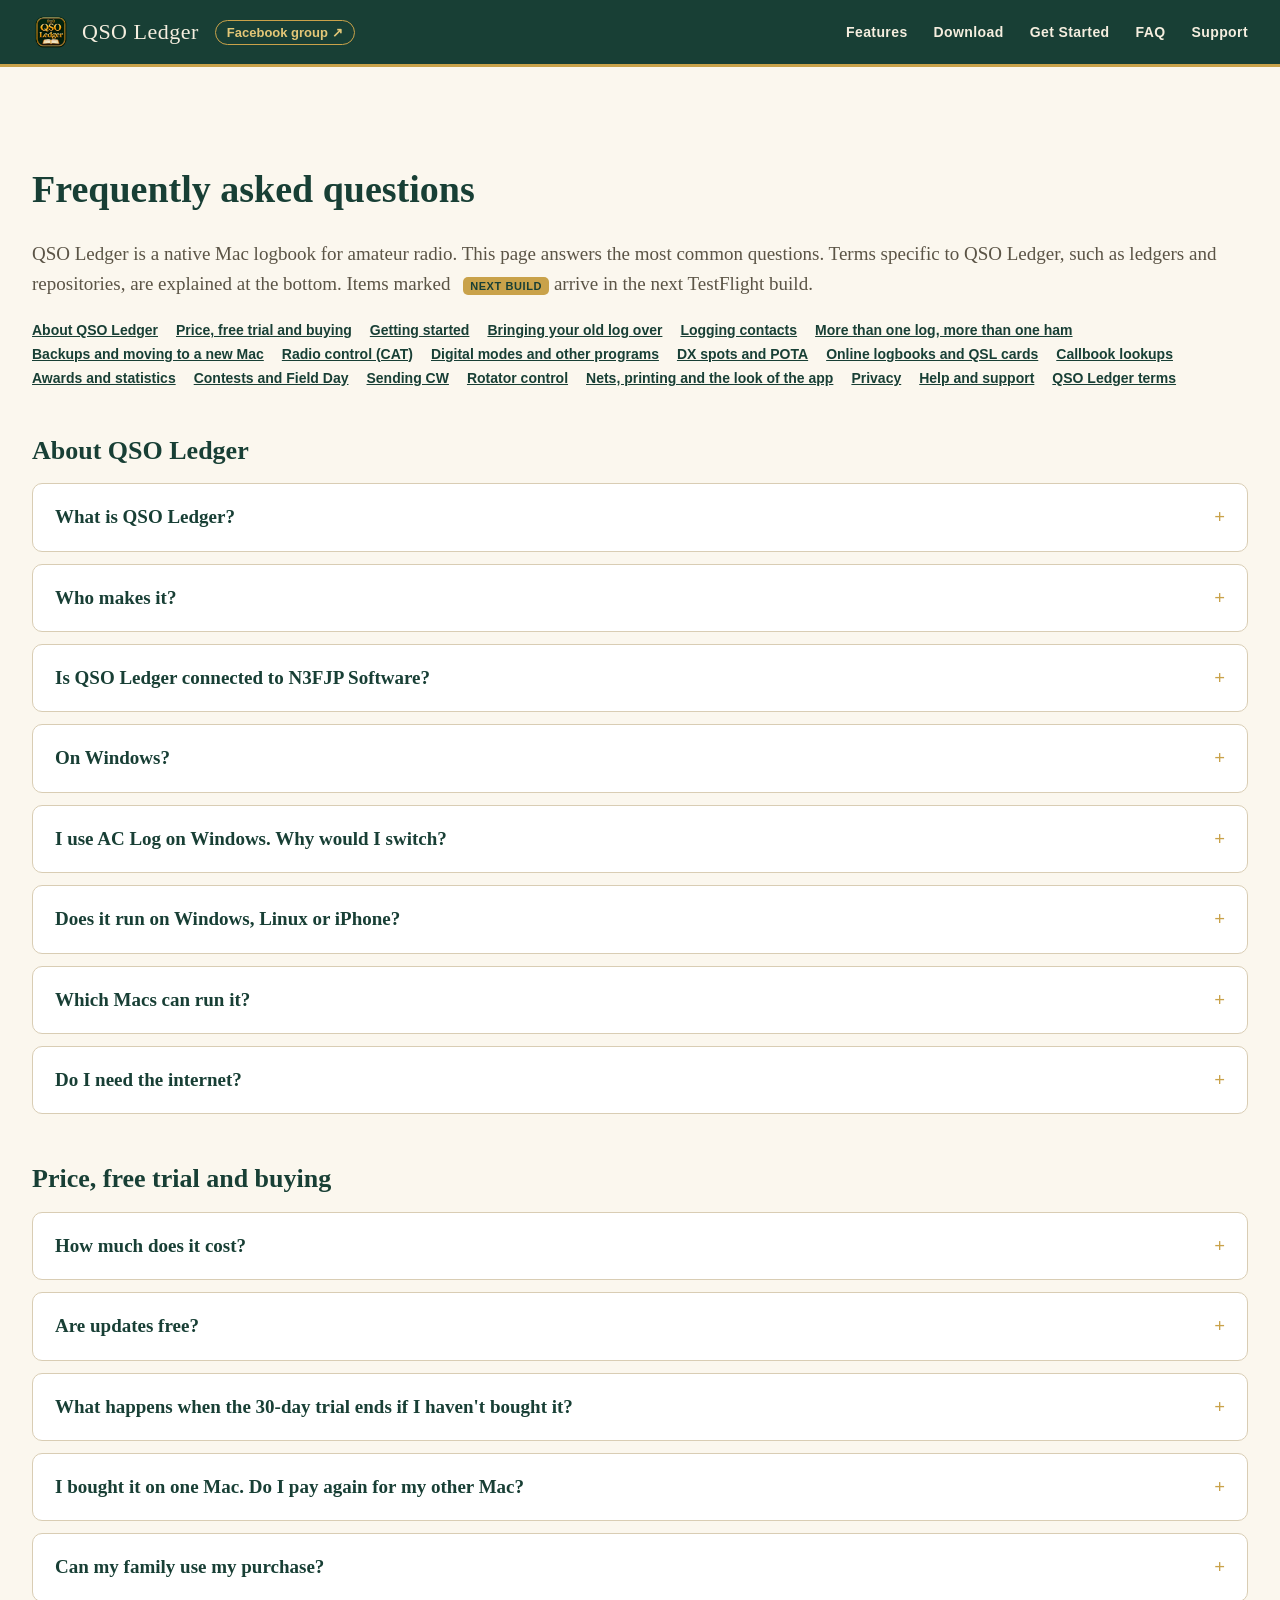
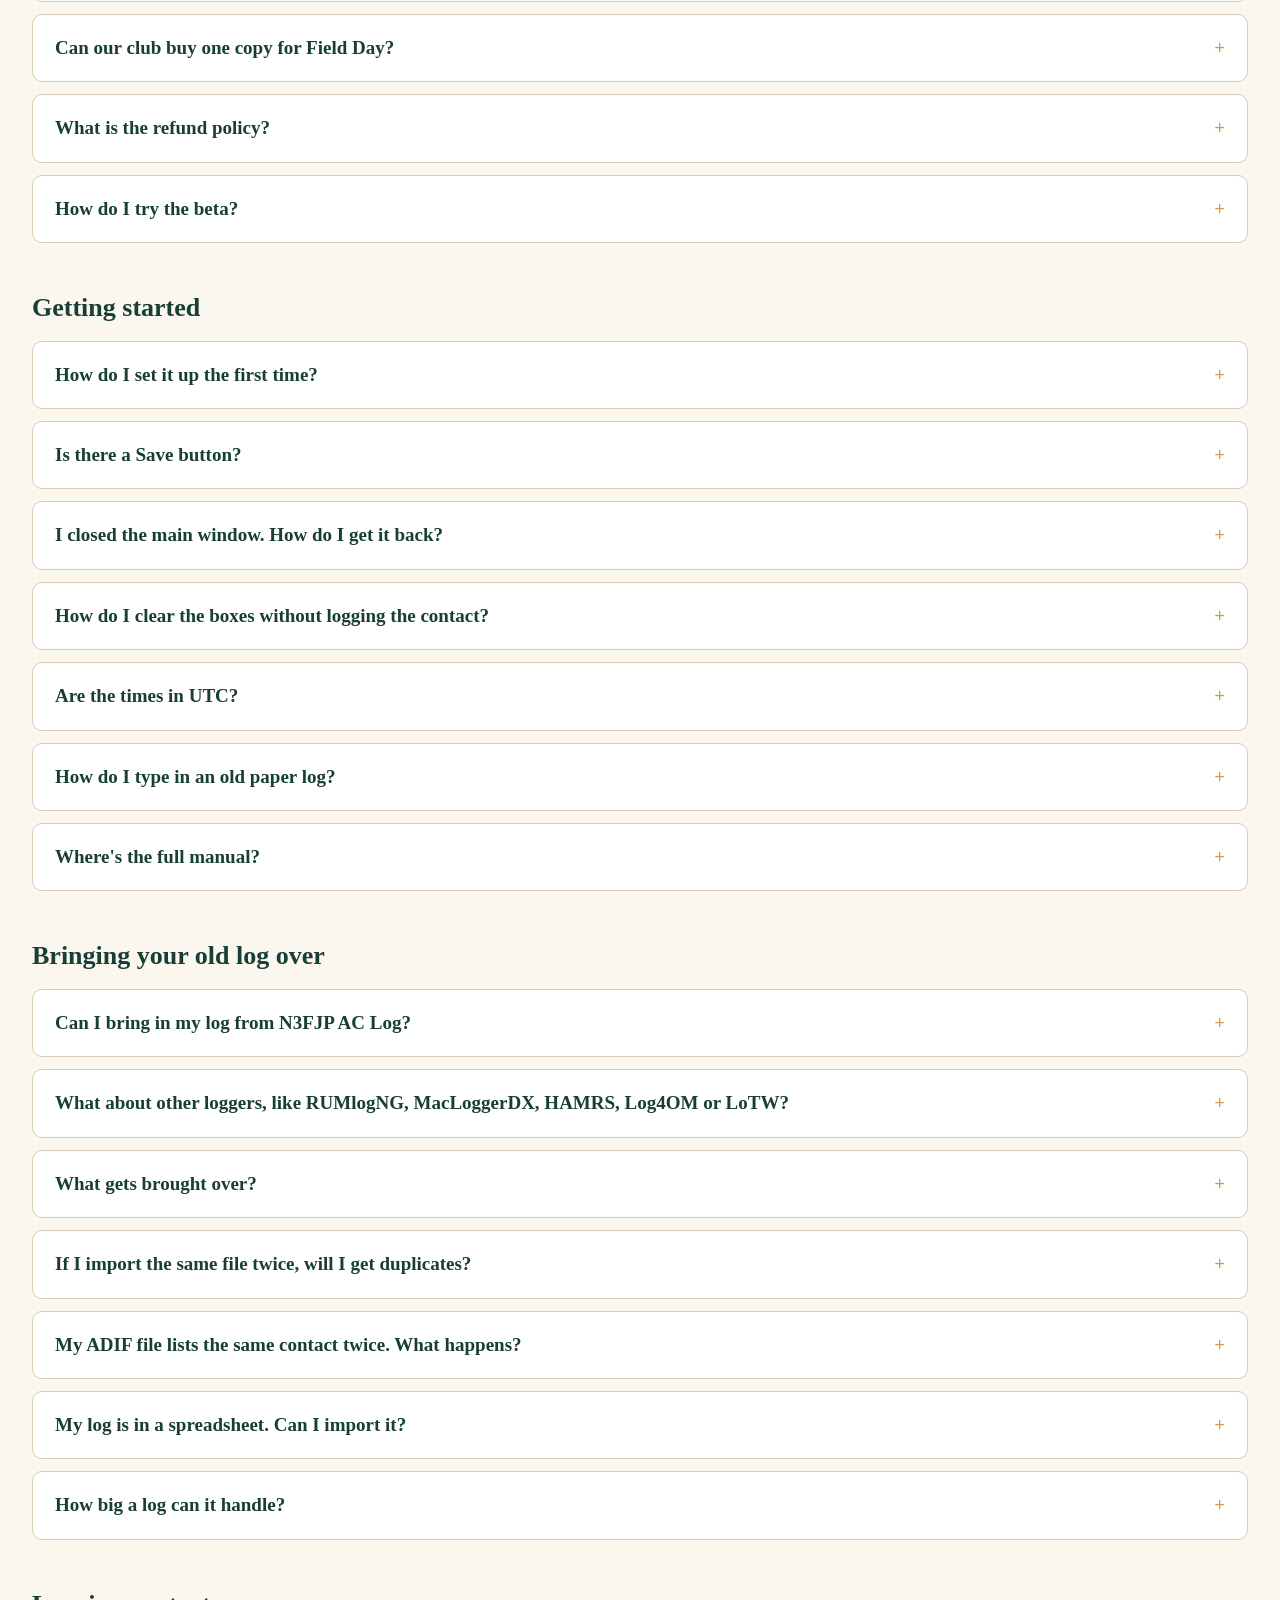
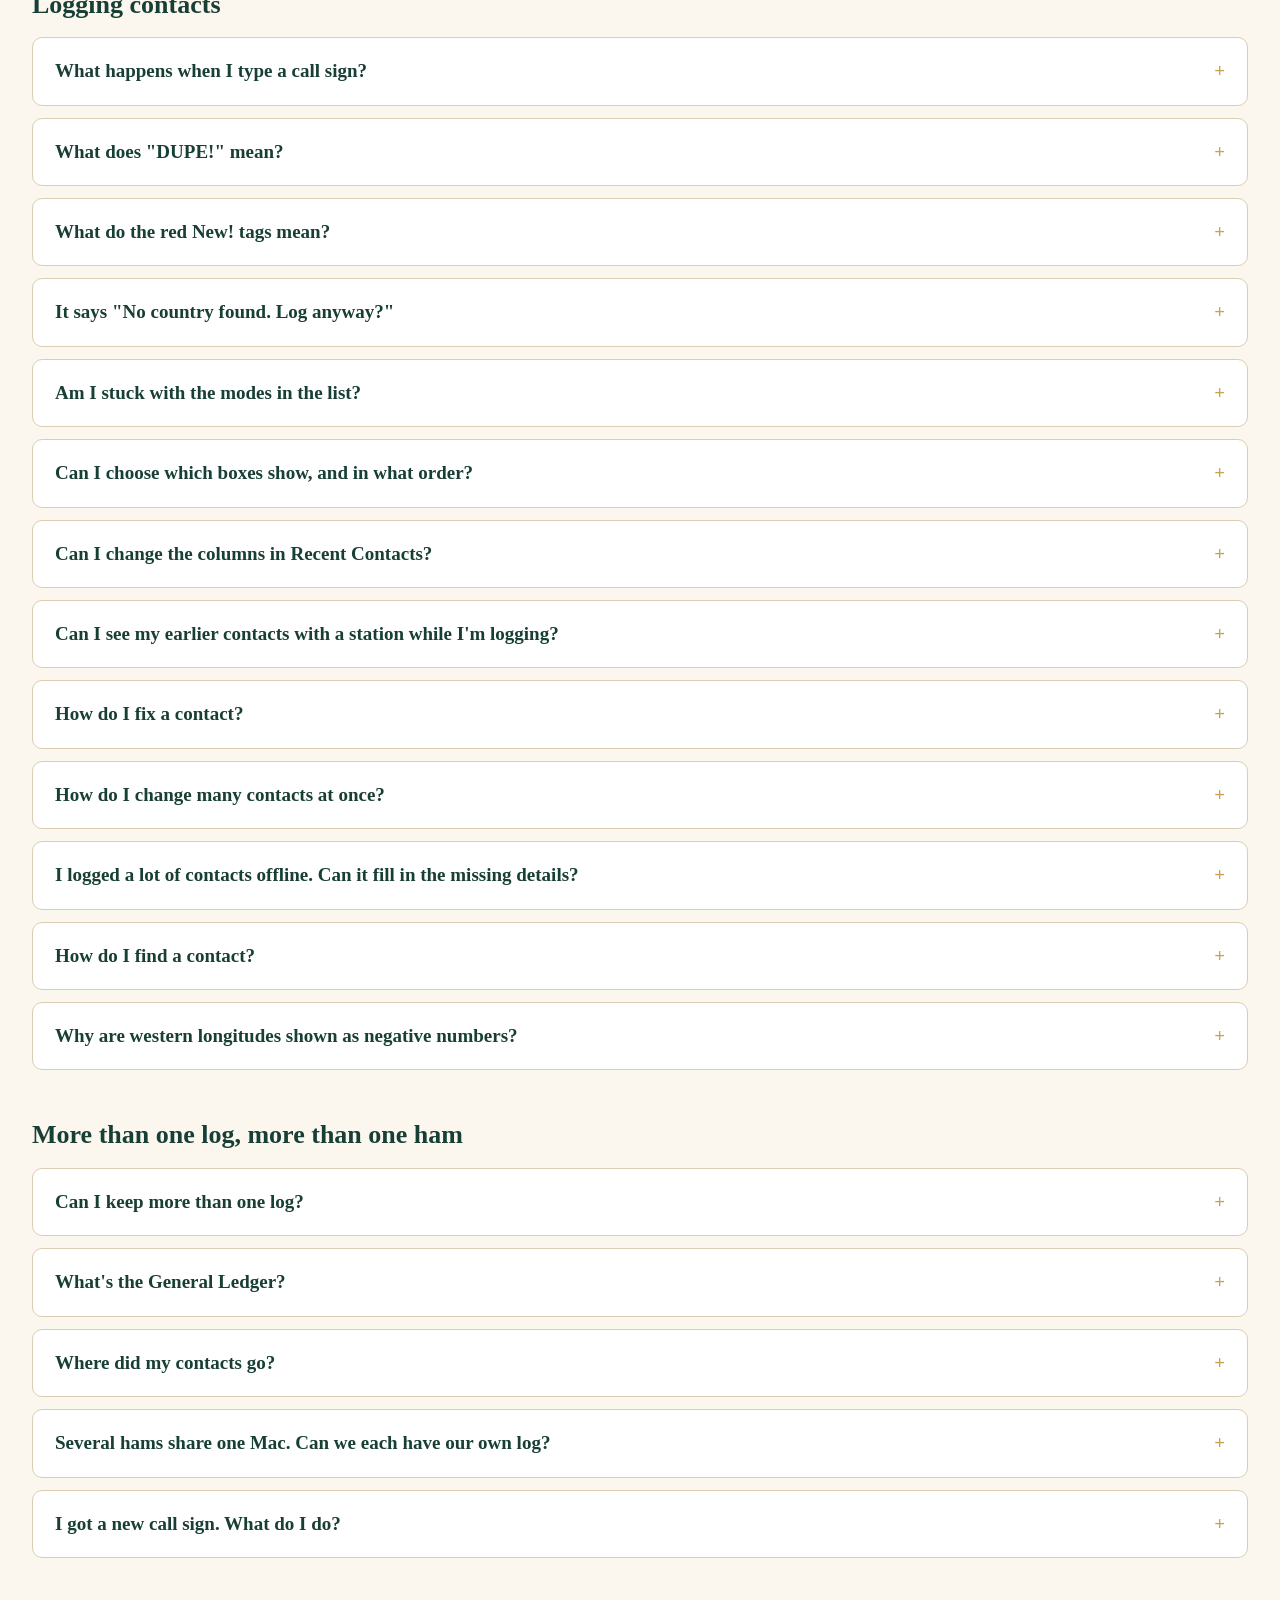
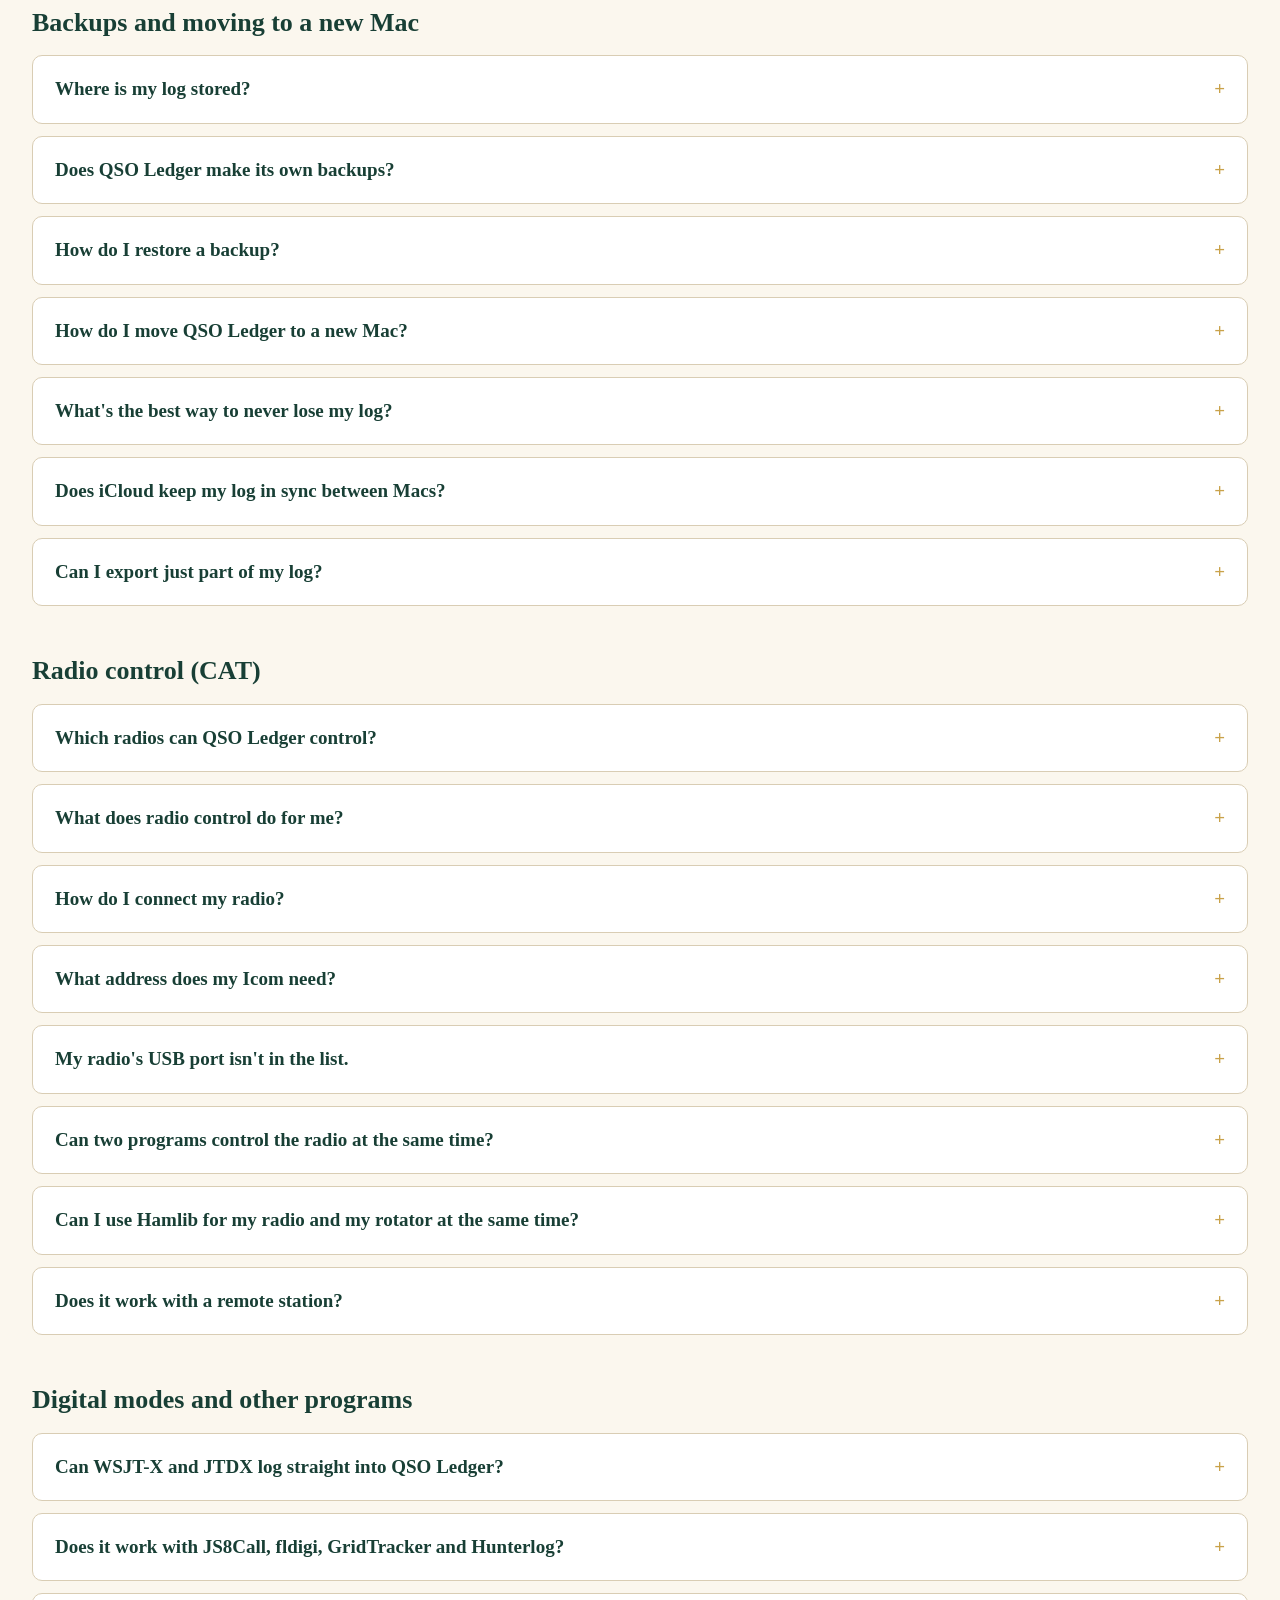
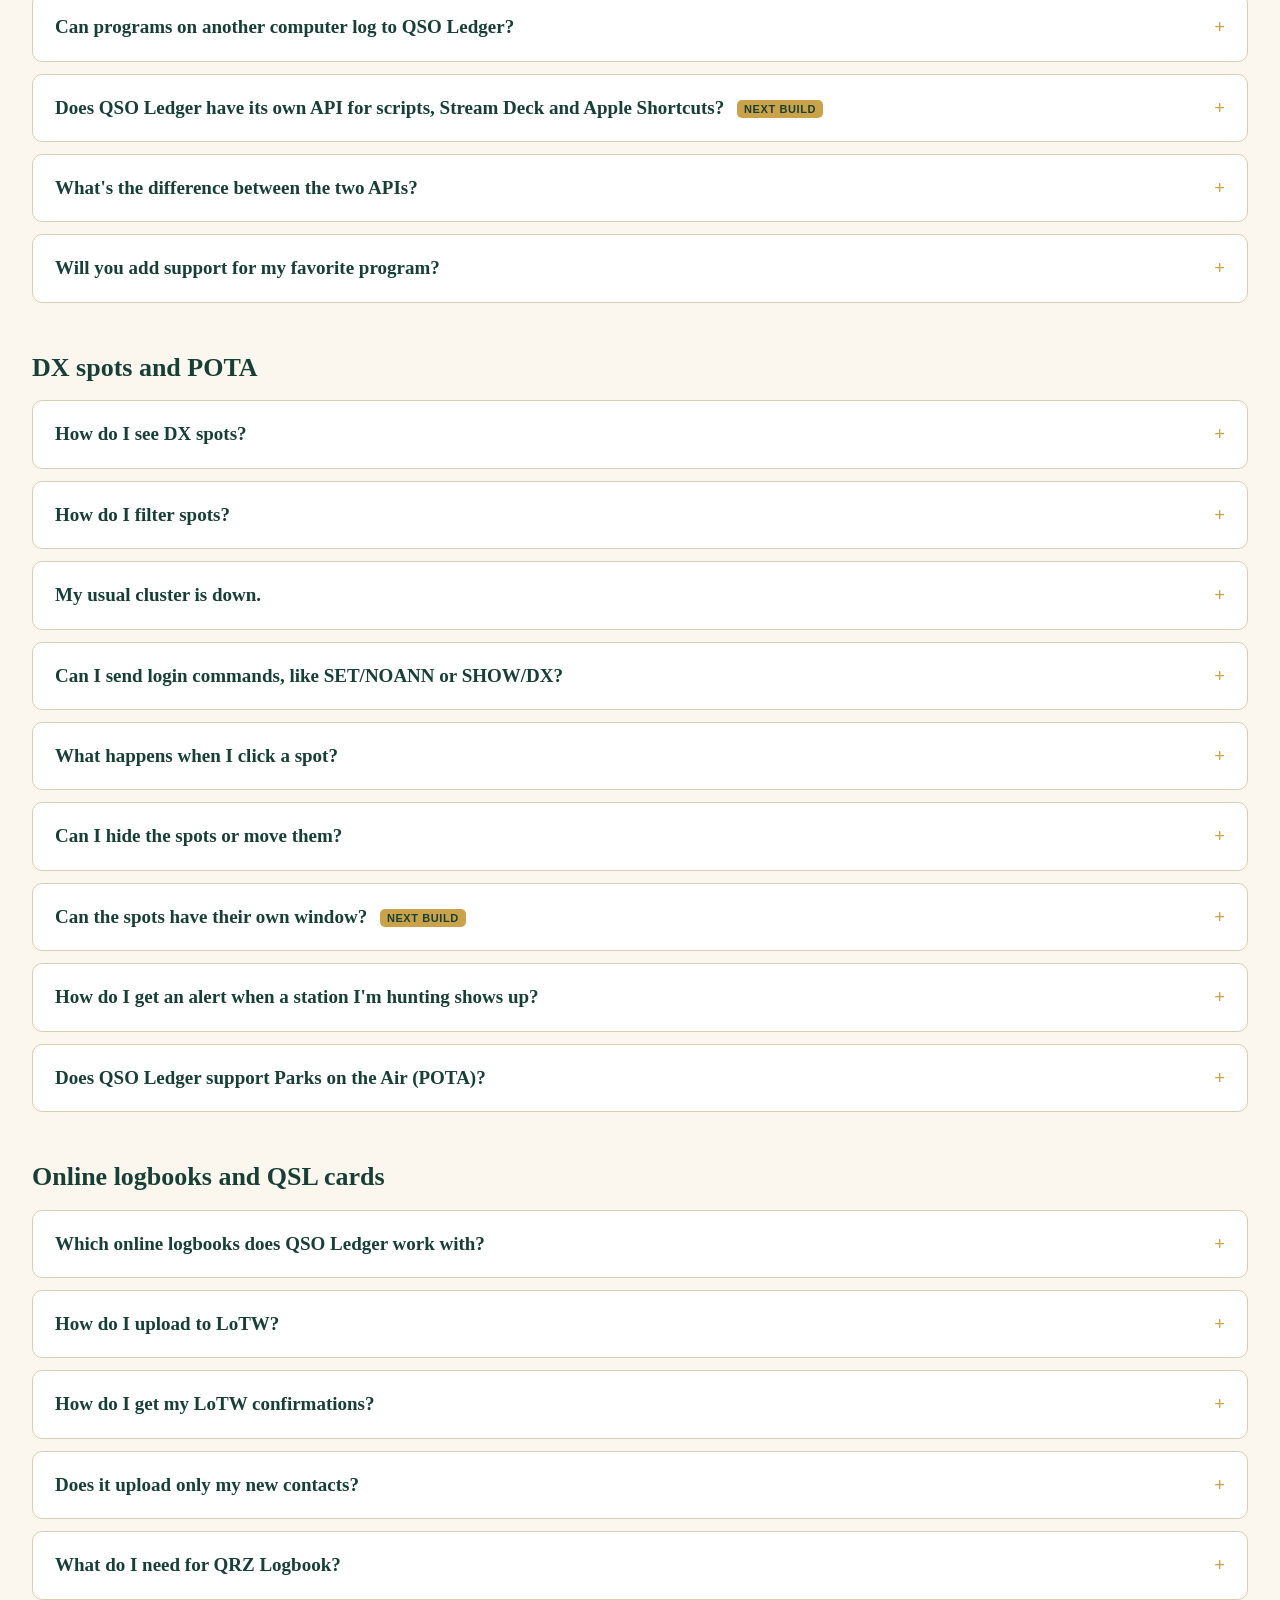
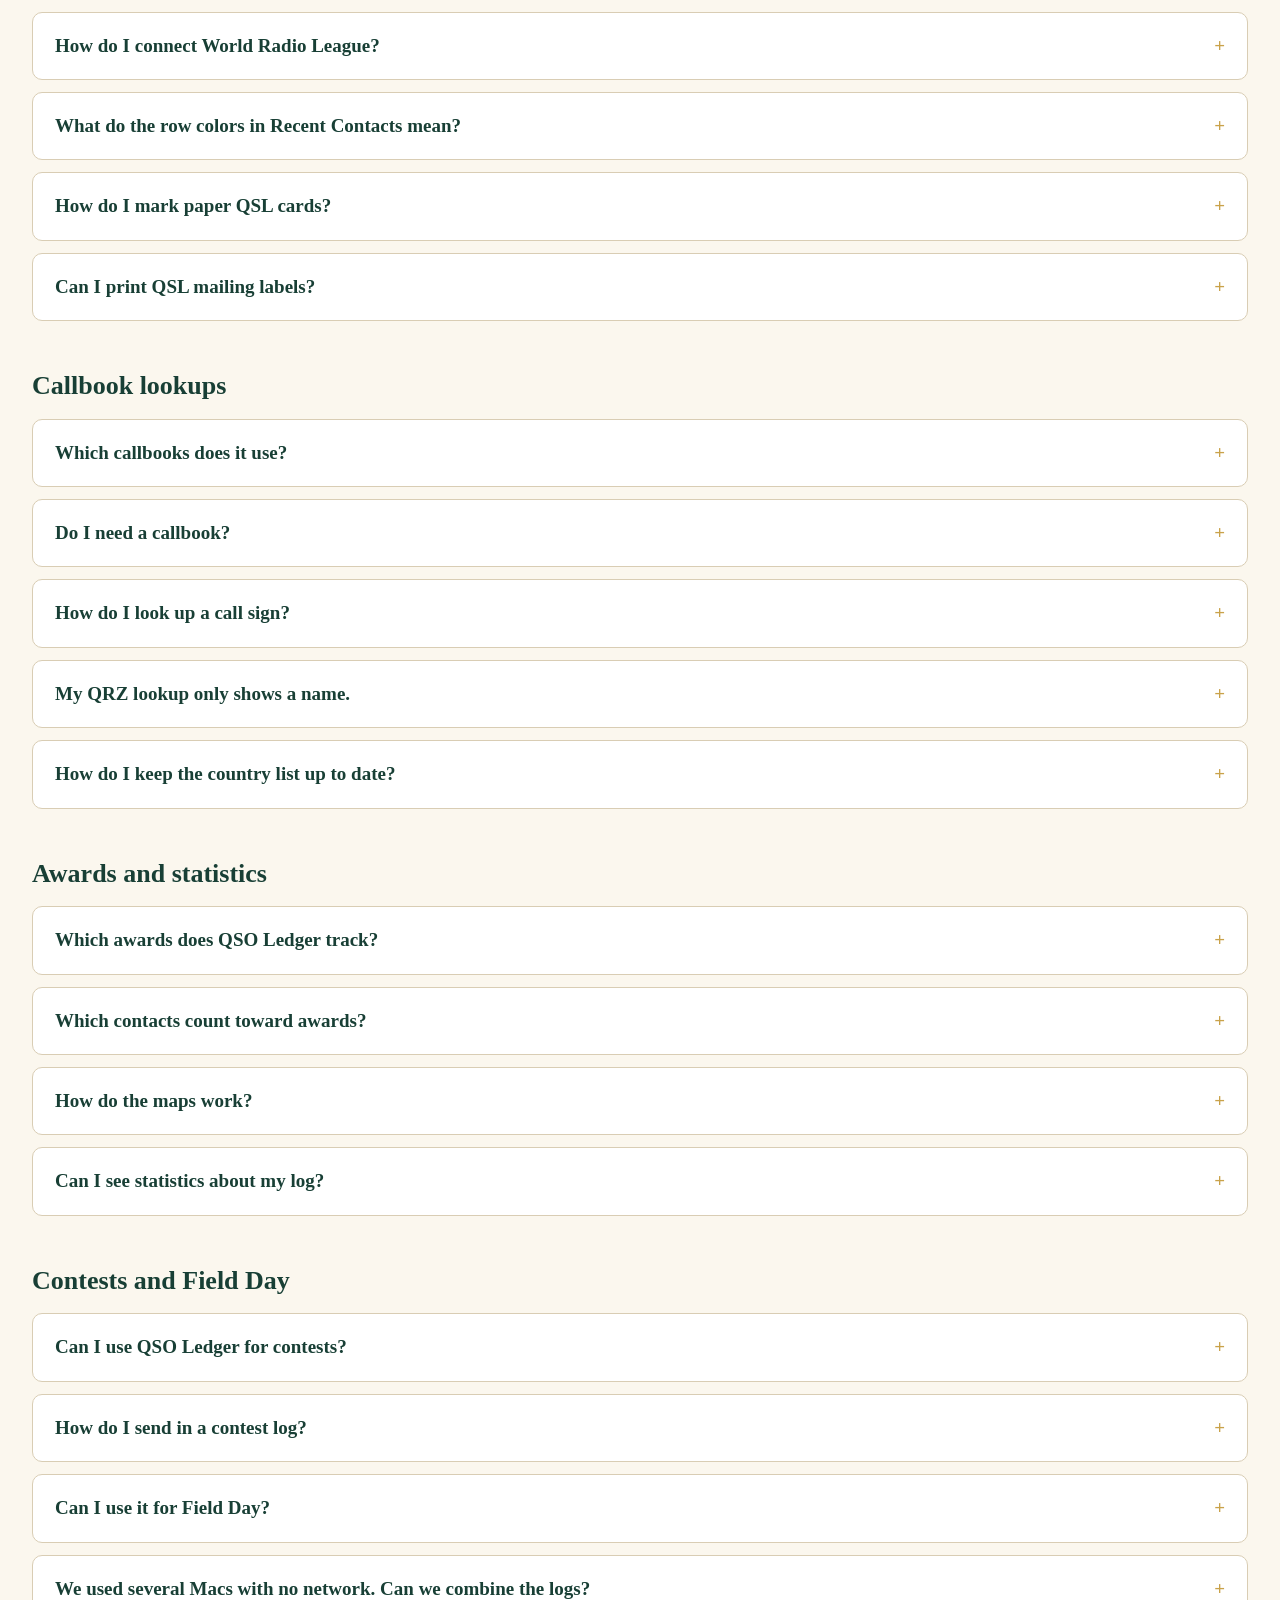
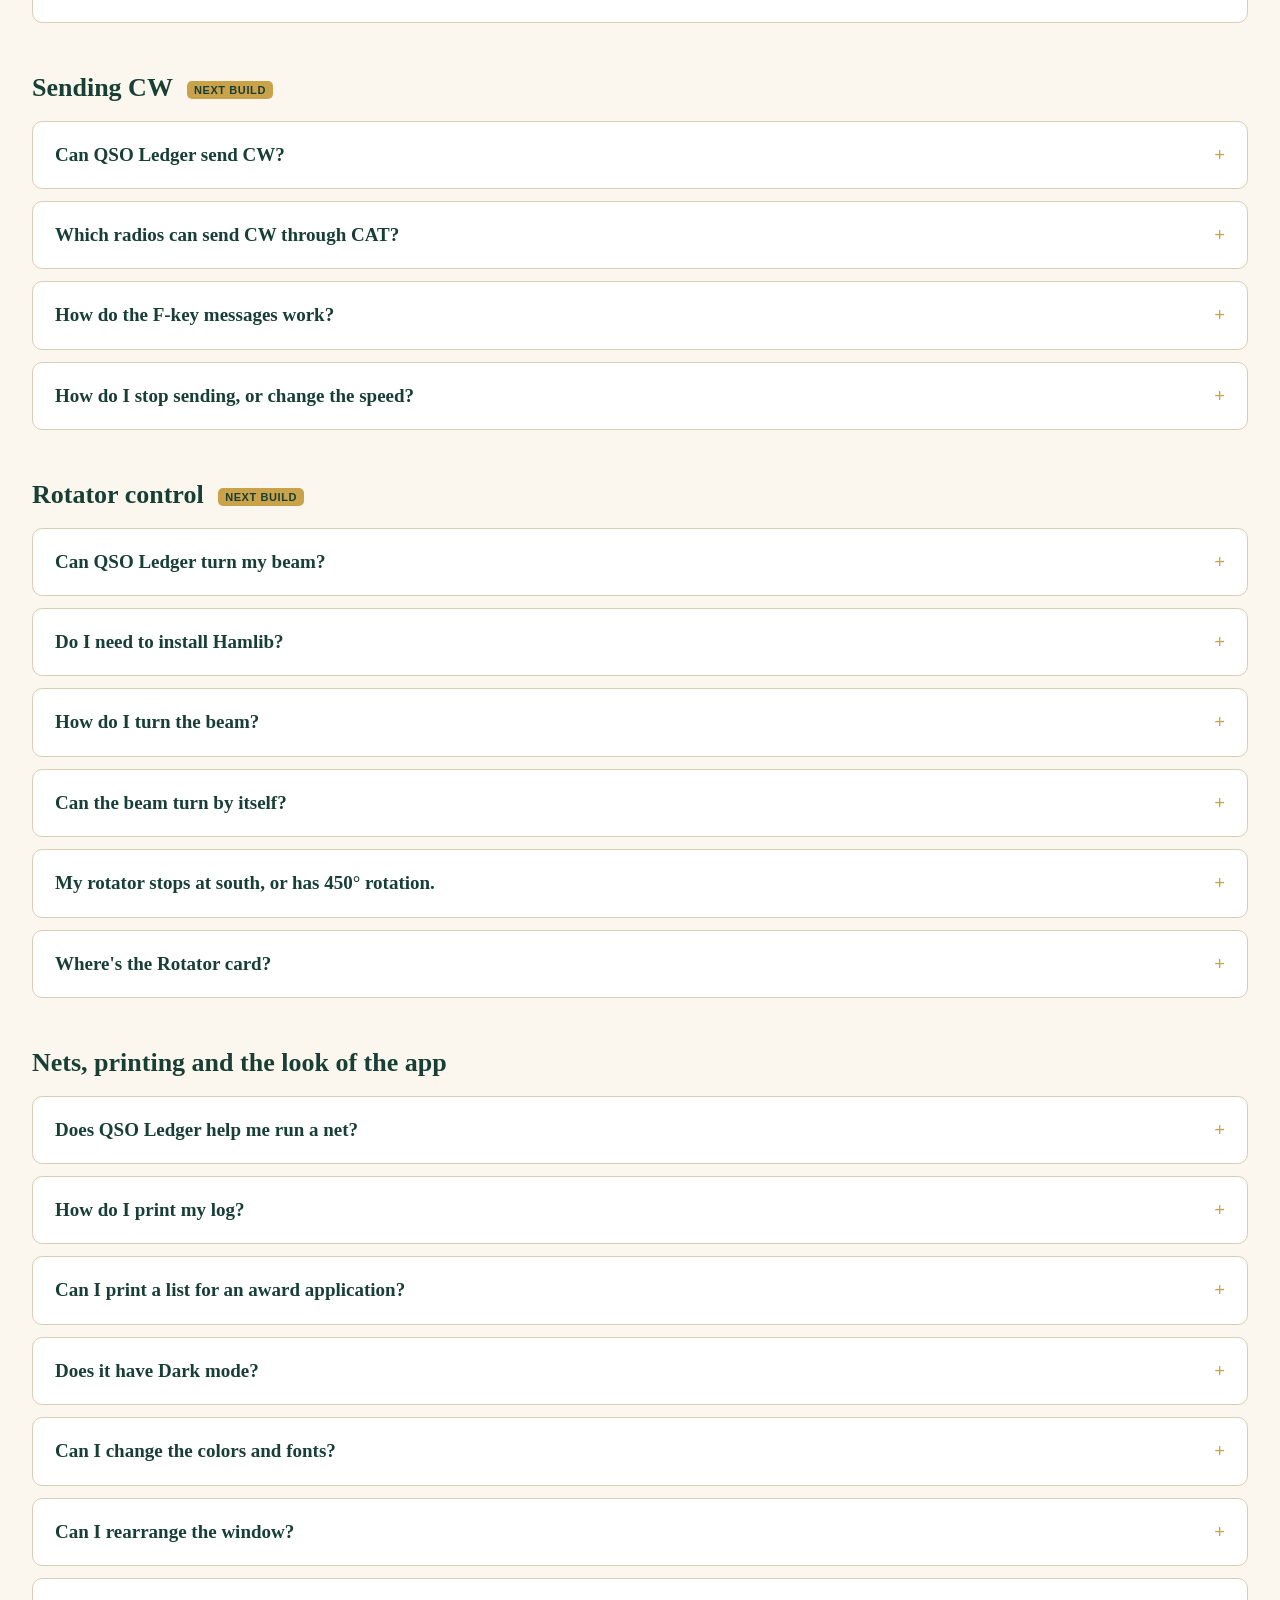
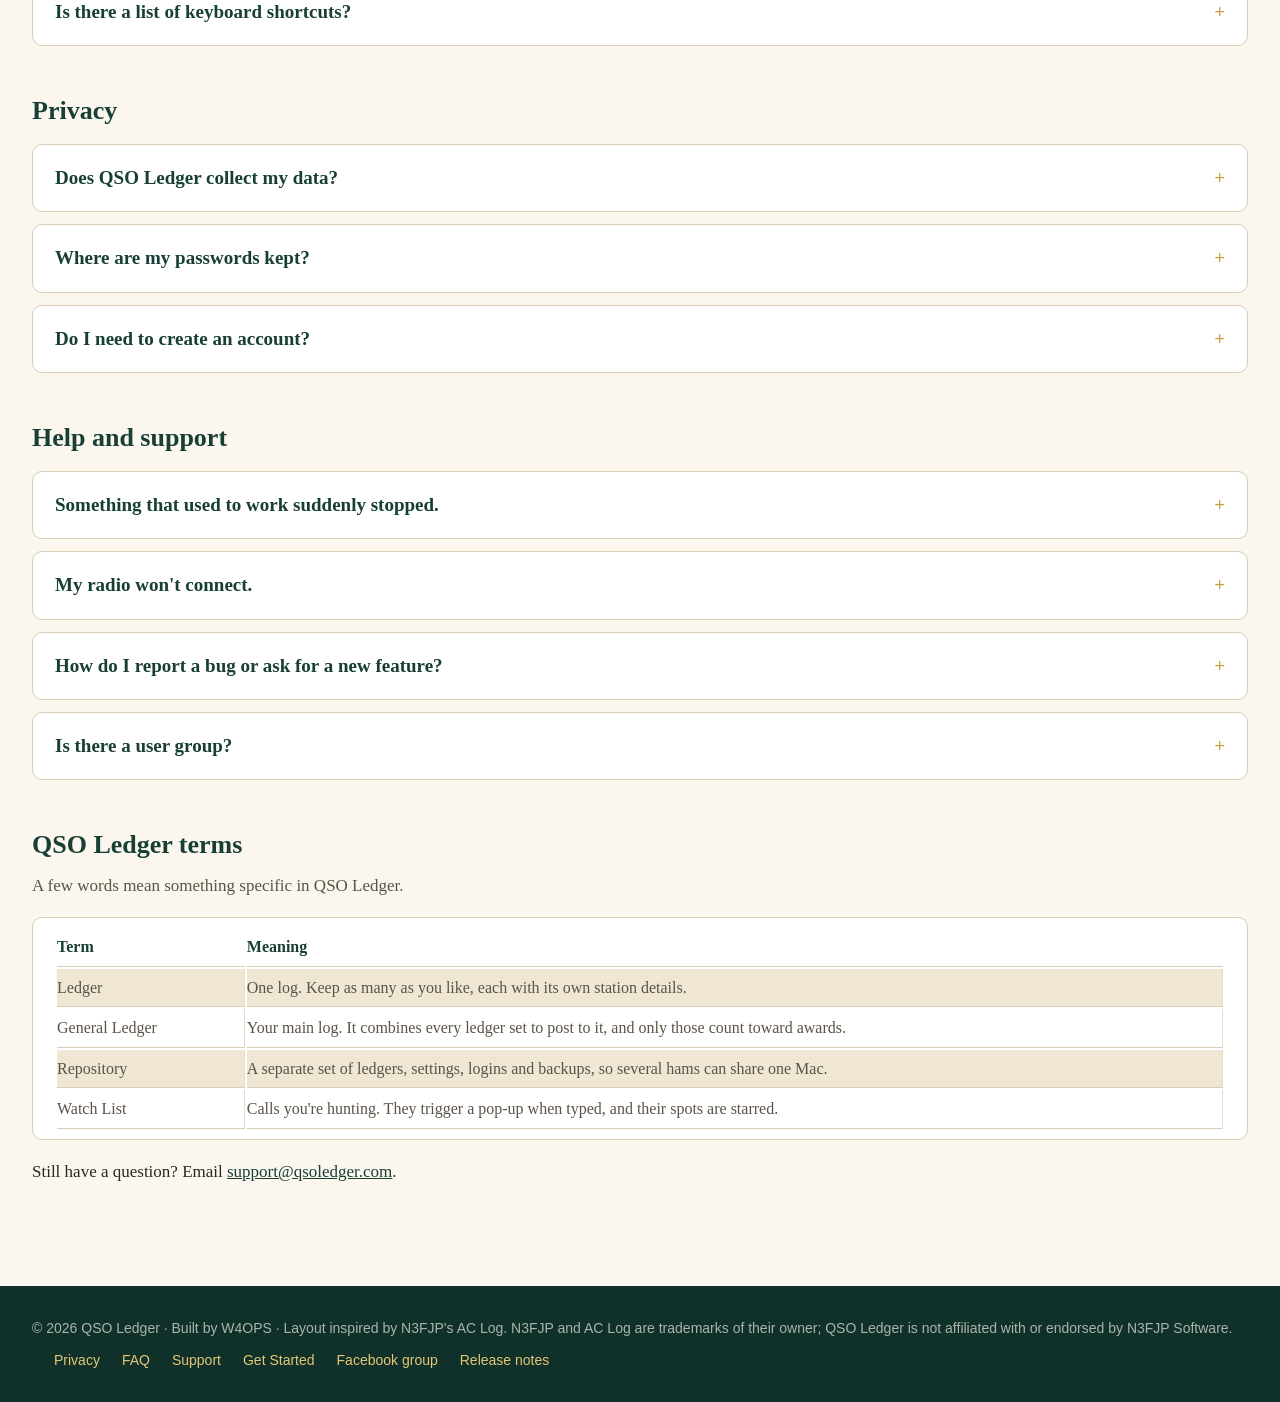
==== commit 921830f3: "Support email is now support@qsoledger.com Co-Authored-By: Devin AI <158243242+devin-ai-integration[" ====
--- a/faq.html
+++ b/faq.html
@@ -1,10 +1,10 @@
 <!doctype html><html lang="en"><head><meta charset="utf-8"><meta name="viewport" content="width=device-width,initial-scale=1"><title>FAQ · QSO Ledger</title><meta name="description" content="Answers about QSO Ledger, the Mac ham radio logbook: price and trial, importing from N3FJP AC Log, CAT radio control, WSJT-X, DX spots and POTA, LoTW and QRZ uploads, backups, CW and rotators."><link rel="canonical" href="https://qsoledger.com/faq.html"><link rel="icon" href="icon.png"><link rel="stylesheet" href="style.css">
-<script type="application/ld+json">{"@context": "https://schema.org", "@type": "FAQPage", "mainEntity": [{"@type": "Question", "name": "What is QSO Ledger?", "acceptedAnswer": {"@type": "Answer", "text": "It's a logbook app built just for the Mac. Your recent contacts show at the top of the window, and the boxes where you type a new contact sit below them. Type the other station's call sign, press Tab to move from box to box, then press Enter to save. That's it. QSO Ledger can also: Control your radio over CAT Show DX cluster and POTA spots Upload your contacts to LoTW, eQSL, QRZ Logbook, Club Log and World Radio League Track WAS, DXCC, grid and county progress"}}, {"@type": "Question", "name": "Who makes it?", "acceptedAnswer": {"@type": "Answer", "text": "QSO Ledger is made by W4OPS. It's an independent app and isn't run by any club or organization."}}, {"@type": "Question", "name": "Is QSO Ledger connected to N3FJP Software?", "acceptedAnswer": {"@type": "Answer", "text": "No, but N3FJP played a part in how it came about. AC Log is one of the most popular loggers in ham radio, and many hams who moved to a Mac missed its simple layout. So before building QSO Ledger, we reached out to Scott, N3FJP, to ask his permission to model our interface after his software, and he gave us his blessing. We then put our own spin on it, and wrote QSO Ledger from scratch as a native Mac app. N3FJP and AC Log are trademarks of Scott, N3FJP. QSO Ledger is not affiliated with or endorsed by N3FJP Software."}}, {"@type": "Question", "name": "On Windows?", "acceptedAnswer": {"@type": "Answer", "text": "To learn more about N3FJP's software, visit www.n3fjp.com. Whether you're logging everyday QSOs, working contests or taking part in Field Day, we can't recommend it enough."}}, {"@type": "Question", "name": "I use AC Log on Windows. Why would I switch?", "acceptedAnswer": {"@type": "Answer", "text": "If AC Log on a Windows PC works for you, there's no need to switch. QSO Ledger is for hams who want that same easy style of logging on a Mac, with no Windows virtual machine, no Wine, and no USB pass-through problems for the radio."}}, {"@type": "Question", "name": "Does it run on Windows, Linux or iPhone?", "acceptedAnswer": {"@type": "Answer", "text": "Right now it runs only on the Mac. An iPhone version is planned. There are no plans for Windows or Linux. If you're on Windows, we strongly recommend N3FJP's software, available at www.n3fjp.com. It's an excellent choice for everyday QSOs, contests and Field Day."}}, {"@type": "Question", "name": "Which Macs can run it?", "acceptedAnswer": {"@type": "Answer", "text": "Any Mac with macOS 14 Sonoma or newer. It runs natively on both Apple Silicon Macs (M1 and newer) and older Intel Macs."}}, {"@type": "Question", "name": "Do I need the internet?", "acceptedAnswer": {"@type": "Answer", "text": "No. Your log is saved on your Mac, so logging, searching, awards, printing and ADIF import and export all work offline. Features that need the internet, like spots, call sign lookups and uploads, pick back up when you reconnect."}}, {"@type": "Question", "name": "How much does it cost?", "acceptedAnswer": {"@type": "Answer", "text": "QSO Ledger is free to download from the Mac App Store, and every feature works for the first 30 days. After that, a one-time $34 purchase inside the app unlocks it for good. There is no monthly subscription."}}, {"@type": "Question", "name": "Are updates free?", "acceptedAnswer": {"@type": "Answer", "text": "Yes. Your one-time unlock includes all future updates to QSO Ledger for Mac."}}, {"@type": "Question", "name": "What happens when the 30-day trial ends if I haven't bought it?", "acceptedAnswer": {"@type": "Answer", "text": "Nothing is lost. You can still open, search, print and export your log as an ADIF file. The only thing that stops is logging new contacts, until you unlock the app."}}, {"@type": "Question", "name": "I bought it on one Mac. Do I pay again for my other Mac?", "acceptedAnswer": {"@type": "Answer", "text": "No. On the other Mac, sign in to the Mac App Store with the same Apple ID. Then choose QSO Ledger → Unlock QSO Ledger… → Restore Purchase."}}, {"@type": "Question", "name": "Can my family use my purchase?", "acceptedAnswer": {"@type": "Answer", "text": "The unlock can't be shared through Apple's Family Sharing, so each Apple ID needs its own. But if your family shares one Mac, everyone can use that one unlocked copy, and each ham can keep a separate log. See \"Several hams share one Mac\" below."}}, {"@type": "Question", "name": "Can our club buy one copy for Field Day?", "acceptedAnswer": {"@type": "Answer", "text": "Each Mac unlocks through its own Apple ID, so every Mac needs its own unlock or can use its 30-day trial. Several Macs logging into one shared Field Day log isn't available yet."}}, {"@type": "Question", "name": "What is the refund policy?", "acceptedAnswer": {"@type": "Answer", "text": "Apple handles all purchases and refunds. You can ask for a refund at reportaproblem.apple.com."}}, {"@type": "Question", "name": "How do I try the beta?", "acceptedAnswer": {"@type": "Answer", "text": "First install Apple's free TestFlight app. Then join the public beta at testflight.apple.com/join/hj4aNTzw."}}, {"@type": "Question", "name": "How do I set it up the first time?", "acceptedAnswer": {"@type": "Answer", "text": "When you first open QSO Ledger, a Welcome window asks for your call sign, name, grid square and location. It also asks you to pick a folder for backups. You can change any of this later in Settings → Station and Settings → Backup. To see the Welcome window again, choose Help → Welcome…."}}, {"@type": "Question", "name": "Is there a Save button?", "acceptedAnswer": {"@type": "Answer", "text": "No, you don't need one. Each contact is saved the moment you log it."}}, {"@type": "Question", "name": "I closed the main window. How do I get it back?", "acceptedAnswer": {"@type": "Answer", "text": "Click the QSO Ledger icon in the Dock, or choose Window → QSO Ledger (⌘0). Closing the window doesn't lose anything."}}, {"@type": "Question", "name": "How do I clear the boxes without logging the contact?", "acceptedAnswer": {"@type": "Answer", "text": "Press Esc."}}, {"@type": "Question", "name": "Are the times in UTC?", "acceptedAnswer": {"@type": "Answer", "text": "Yes. Dates and times are logged in UTC. In Settings → Station you can choose how dates look when you see and type them. Behind the scenes, contacts are always saved in standard ADIF format."}}, {"@type": "Question", "name": "How do I type in an old paper log?", "acceptedAnswer": {"@type": "Answer", "text": "Type each contact's date and time into the boxes yourself. To save typing, go to Settings → Station and set the date option to Last entry date. Each new contact will then start with the date of the one before it."}}, {"@type": "Question", "name": "Where's the full manual?", "acceptedAnswer": {"@type": "Answer", "text": "Choose Help → QSO Ledger Help (⌘?). It covers common questions and every menu, and you can search it."}}, {"@type": "Question", "name": "Can I bring in my log from N3FJP AC Log?", "acceptedAnswer": {"@type": "Answer", "text": "Yes. In AC Log, export your log as an ADIF file. Then in QSO Ledger, choose File → Import ADIF… (⇧⌘I) and pick that file. Your AC Log file stays exactly as it was."}}, {"@type": "Question", "name": "What about other loggers, like RUMlogNG, MacLoggerDX, HAMRS, Log4OM or LoTW?", "acceptedAnswer": {"@type": "Answer", "text": "It works the same way. Almost every logging program can export an ADIF file (it ends in .adi or .adif). Export one, then use File → Import ADIF…."}}, {"@type": "Question", "name": "What gets brought over?", "acceptedAnswer": {"@type": "Answer", "text": "Call signs, dates, times, bands, frequencies, modes, signal reports, names, locations, grid squares, counties, POTA park numbers, comments, and your QSL, LoTW and eQSL status. QSO Ledger then works out your WAS, DXCC and grid totals for you."}}, {"@type": "Question", "name": "If I import the same file twice, will I get duplicates?", "acceptedAnswer": {"@type": "Answer", "text": "No. Contacts already in your log are skipped. When it's done, QSO Ledger tells you how many contacts were added, how many were already there, and how many couldn't be read."}}, {"@type": "Question", "name": "My ADIF file lists the same contact twice. What happens?", "acceptedAnswer": {"@type": "Answer", "text": "The two copies are combined into one, and the confirmed copy is kept. When the import finishes, click Review Merged Contacts… to see what was combined."}}, {"@type": "Question", "name": "My log is in a spreadsheet. Can I import it?", "acceptedAnswer": {"@type": "Answer", "text": "Not directly. First convert the spreadsheet to an ADIF file. Several free online tools and ham programs can do this. Then use File → Import ADIF…."}}, {"@type": "Question", "name": "How big a log can it handle?", "acceptedAnswer": {"@type": "Answer", "text": "QSO Ledger has been tested with a log of 100,000 contacts."}}, {"@type": "Question", "name": "What happens when I type a call sign?", "acceptedAnswer": {"@type": "Answer", "text": "When you press Tab to leave the Call box, QSO Ledger fills in the station's country, continent, CQ and ITU zones, and the beam heading and distance. If you've set up a callbook, it can also fill in their name, location and grid square. You'll also see how many times you've worked that station and when you last did."}}, {"@type": "Question", "name": "What does \"DUPE!\" mean?", "acceptedAnswer": {"@type": "Answer", "text": "It means you've already worked that call sign on the same band and mode. It's only a heads-up. You can still log the contact."}}, {"@type": "Question", "name": "What do the red New! tags mean?", "acceptedAnswer": {"@type": "Answer", "text": "They point out a first: a new call sign, a new country, or a new band or mode for a country or call. You can choose which alerts you see in Settings → Station."}}, {"@type": "Question", "name": "It says \"No country found. Log anyway?\"", "acceptedAnswer": {"@type": "Answer", "text": "The call sign doesn't match any country prefix QSO Ledger knows. First, check for a typo. Special-event calls and brand-new calls sometimes cause this too. If the call is correct, choose Log Anyway."}}, {"@type": "Question", "name": "Am I stuck with the modes in the list?", "acceptedAnswer": {"@type": "Answer", "text": "No. QSO Ledger knows all the standard ADIF modes, including FT8, FT4, JS8, PSK31 and RTTY, so LoTW and other services will accept your contacts."}}, {"@type": "Question", "name": "Can I choose which boxes show, and in what order?", "acceptedAnswer": {"@type": "Answer", "text": "Yes. In Settings → Fields & Columns, pick the boxes for the top row and bottom row, and drag them into the order you like. Pressing Tab follows that order. The Call box is always first."}}, {"@type": "Question", "name": "Can I change the columns in Recent Contacts?", "acceptedAnswer": {"@type": "Answer", "text": "Yes. Pick the columns and their order in Settings → Fields & Columns, or right-click any column title. Drag the edge of a column to make it wider or narrower. Reset Columns puts everything back the way it started."}}, {"@type": "Question", "name": "Can I see my earlier contacts with a station while I'm logging?", "acceptedAnswer": {"@type": "Answer", "text": "Yes. Turn on the switch under Recent Contacts in Settings → Fields & Columns. When you Tab out of the Call box, the list shows your past contacts with that station."}}, {"@type": "Question", "name": "How do I fix a contact?", "acceptedAnswer": {"@type": "Answer", "text": "Right-click it in Recent Contacts and choose Edit."}}, {"@type": "Question", "name": "How do I change many contacts at once?", "acceptedAnswer": {"@type": "Answer", "text": "Select them by holding ⌘ or Shift while you click. Then right-click and choose Edit Contacts…. Only the boxes you type in will change, and QSO Ledger asks before saving anything."}}, {"@type": "Question", "name": "I logged a lot of contacts offline. Can it fill in the missing details?", "acceptedAnswer": {"@type": "Answer", "text": "Yes. Choose Edit → Fill Blank Fields from Call…. It fills in empty boxes, like country, zones, band and callbook details, for your whole log, the contacts you've selected, or a range of record numbers. It never changes a box that already has something in it."}}, {"@type": "Question", "name": "How do I find a contact?", "acceptedAnswer": {"@type": "Answer", "text": "Type a call, name, state, country, county or comment in the search box at the top left of Recent Contacts and press Return. ⌘F jumps to the box. Clear it to go back to the list you had before."}}, {"@type": "Question", "name": "Why are western longitudes shown as negative numbers?", "acceptedAnswer": {"@type": "Answer", "text": "QSO Ledger uses the standard map rule: north and east are positive, south and west are negative. If latitude and longitude are blank, direction and distance are figured from the center of the station's grid square."}}, {"@type": "Question", "name": "Can I keep more than one log?", "acceptedAnswer": {"@type": "Answer", "text": "Yes. QSO Ledger calls each log a ledger. Add ledgers in Settings → Ledgers, for example one for nets, one for Field Day, and one for each POTA activation. Each ledger has its own station details."}}, {"@type": "Question", "name": "What's the General Ledger?", "acceptedAnswer": {"@type": "Answer", "text": "It's your main log. Each ledger can send (\"post\") its contacts to the General Ledger, and only those ledgers count toward awards. To see every posting ledger together, choose Ledger → Open General Ledger (⇧⌘G)."}}, {"@type": "Question", "name": "Where did my contacts go?", "acceptedAnswer": {"@type": "Answer", "text": "Check which ledger is picked in the Ledger menu. Each ledger shows only its own contacts. Open the General Ledger to see them all together."}}, {"@type": "Question", "name": "Several hams share one Mac. Can we each have our own log?", "acceptedAnswer": {"@type": "Answer", "text": "Yes. Choose File → New Repository… to make a separate space for each ham, with its own ledgers, station details, online logbook logins, Watch List and backups. Use File → Switch Repository to move between them. To keep your repository private, give it a password in Settings → Station. Hold the Option key while QSO Ledger opens to choose which repository to open."}}, {"@type": "Question", "name": "I got a new call sign. What do I do?", "acceptedAnswer": {"@type": "Answer", "text": "Change it in Settings → Station. Contacts you already logged keep the call you used at the time. If you want the new call's contacts kept separate, start a new ledger."}}, {"@type": "Question", "name": "Where is my log stored?", "acceptedAnswer": {"@type": "Answer", "text": "On your Mac. If you use Time Machine, it backs up your log along with everything else."}}, {"@type": "Question", "name": "Does QSO Ledger make its own backups?", "acceptedAnswer": {"@type": "Answer", "text": "Yes. In Settings → Backup, pick a folder, such as an external drive or a cloud folder like iCloud Drive or Dropbox. QSO Ledger saves a standard ADIF backup there every day, every week, or each time you quit. It keeps the newest 3 to 10 backups (7 unless you change it)."}}, {"@type": "Question", "name": "How do I restore a backup?", "acceptedAnswer": {"@type": "Answer", "text": "Choose File → Restore from Backup…. It only adds contacts that are missing, puts each one back in its own ledger, and never deletes anything."}}, {"@type": "Question", "name": "How do I move QSO Ledger to a new Mac?", "acceptedAnswer": {"@type": "Answer", "text": "Install QSO Ledger on the new Mac. Then choose File → Restore from Backup… and pick a backup file. Or, on the old Mac, choose File → Export Repository… and restore that file on the new one. Use Restore Purchase to bring back your unlock."}}, {"@type": "Question", "name": "What's the best way to never lose my log?", "acceptedAnswer": {"@type": "Answer", "text": "Use more than one kind of backup: Keep Time Machine turned on. Point Settings → Backup at a second drive or a cloud folder. Every so often, choose File → Export ADIF… (⇧⌘E) and keep that file somewhere else too."}}, {"@type": "Question", "name": "Does iCloud keep my log in sync between Macs?", "acceptedAnswer": {"@type": "Answer", "text": "Not yet, but it's planned. For now, use backups or ADIF export to move contacts between Macs."}}, {"@type": "Question", "name": "Can I export just part of my log?", "acceptedAnswer": {"@type": "Answer", "text": "Yes. File → Export ADIF… can save the whole log, only the contacts you've selected, or a range of record numbers."}}, {"@type": "Question", "name": "Which radios can QSO Ledger control?", "acceptedAnswer": {"@type": "Answer", "text": "Icom, Kenwood, Elecraft, Yaesu and FlexRadio radios work directly. Hundreds more work through helper programs like Hamlib's rigctld, flrig, or TCI (used by ExpertSDR, Thetis and other SDR programs)."}}, {"@type": "Question", "name": "What does radio control do for me?", "acceptedAnswer": {"@type": "Answer", "text": "As you tune your radio, the frequency, band and mode in QSO Ledger change to match. And when you click a DX or POTA spot, your radio jumps to that station."}}, {"@type": "Question", "name": "How do I connect my radio?", "acceptedAnswer": {"@type": "Answer", "text": "Go to Settings → Radio. Choose your radio type and the USB port it's plugged into. If your radio is on the network instead, choose rigctld, flrig, TCI, or TCP (for programs like SmartSDR CAT, Thetis or ser2net)."}}, {"@type": "Question", "name": "What address does my Icom need?", "acceptedAnswer": {"@type": "Answer", "text": "Use the radio's CI-V address. Here are the common ones: IC-7300: 94. IC-705: A4. IC-9700: A2. IC-7610: 98. IC-7100: 88. IC-7851: 8E. The address and baud rate must be the same in the radio's menu and in QSO Ledger."}}, {"@type": "Question", "name": "My radio's USB port isn't in the list.", "acceptedAnswer": {"@type": "Answer", "text": "Try these steps: Install the radio maker's USB driver if it needs one. Many Silicon Labs and FTDI cables do. Unplug the cable and plug it back in. Close and reopen Settings → Radio. On a Mac, radio ports have names like cu.usbserial-XXXX or cu.SLAB_USBtoUART."}}, {"@type": "Question", "name": "Can two programs control the radio at the same time?", "acceptedAnswer": {"@type": "Answer", "text": "Only one program at a time can use a USB port. To share your radio between QSO Ledger and a program like WSJT-X or fldigi, run flrig or Hamlib's rigctld, then point both programs at it."}}, {"@type": "Question", "name": "Can I use Hamlib for my radio and my rotator at the same time?", "acceptedAnswer": {"@type": "Answer", "text": "Yes. rigctld (port 4532) runs the radio and rotctld (port 4533) runs the rotator. Each one needs its own USB port."}}, {"@type": "Question", "name": "Does it work with a remote station?", "acceptedAnswer": {"@type": "Answer", "text": "Yes, as long as your radio or its control program shares CAT over the network through rigctld, flrig, TCI or a TCP port. Your remote-station software handles the audio."}}, {"@type": "Question", "name": "Can WSJT-X and JTDX log straight into QSO Ledger?", "acceptedAnswer": {"@type": "Answer", "text": "Yes. Here's how: In QSO Ledger, turn on Settings → Radio → Log contacts from WSJT-X and JTDX. In WSJT-X or JTDX, open Settings → Reporting. Set the UDP Server to 127.0.0.1 and the port to 2237. Now every contact you log in WSJT-X or JTDX goes right into your current ledger."}}, {"@type": "Question", "name": "Does it work with JS8Call, fldigi, GridTracker and Hunterlog?", "acceptedAnswer": {"@type": "Answer", "text": "Yes. QSO Ledger includes an N3FJP-compatible API, so any program that can log to AC Log can log to QSO Ledger without changes. To set it up: Turn it on in Settings → Radio. It uses TCP port 1100 unless you change it. In the other program, choose its N3FJP logging option and point it at this Mac."}}, {"@type": "Question", "name": "Can programs on another computer log to QSO Ledger?", "acceptedAnswer": {"@type": "Answer", "text": "Yes, if you allow network access for the API in Settings → Radio. Only do this on a network you trust."}}, {"@type": "Question", "name": "Does QSO Ledger have its own API for scripts, Stream Deck and Apple Shortcuts?", "acceptedAnswer": {"@type": "Answer", "text": "Yes. The QSO Ledger API lets other programs on your Mac talk to QSO Ledger at http://127.0.0.1:7373/v1/. Programs can: Log contacts, search the log and check for dupes Look up a call sign and fill in the entry form Export ADIF and switch ledgers Read and tune the radio, and send CW Get live updates as things happen Turn it on in Settings → Radio → QSO Ledger API. That screen also shows the access key that every request needs. The API is off until you turn it on, and it can never delete contacts. After the free trial ends, programs can still read your log but can't add contacts. See the API page for every command, with examples."}}, {"@type": "Question", "name": "What's the difference between the two APIs?", "acceptedAnswer": {"@type": "Answer", "text": "The N3FJP-compatible API is for programs that already work with N3FJP. The QSO Ledger API is for anything new, and it can do much more. You can run both at the same time."}}, {"@type": "Question", "name": "Will you add support for my favorite program?", "acceptedAnswer": {"@type": "Answer", "text": "Email w4ops@icloud.com with the program's name and what you'd like it to do."}}, {"@type": "Question", "name": "How do I see DX spots?", "acceptedAnswer": {"@type": "Answer", "text": "In Settings → DX Cluster, check one or more spot sources: NC7J, VE7CC, W3LPL, K1TTT, WA9PIE, DXSpots.com or POTA Spots. They all connect at once, and if several report the same spot, you'll see it only once. To use a cluster that isn't listed, add it under Custom cluster."}}, {"@type": "Question", "name": "How do I filter spots?", "acceptedAnswer": {"@type": "Answer", "text": "Use Filters in Settings → DX Cluster: Heard by is about the spotter: show spots only from stations on certain continents, or only in your country. Station heard is about the DX station itself. You can also hide whole bands, or hide CW, digital or phone spots. Show All Spots clears every filter."}}, {"@type": "Question", "name": "My usual cluster is down.", "acceptedAnswer": {"@type": "Answer", "text": "Check a different one in Settings → DX Cluster. Auto reconnect is on unless you turn it off. It keeps retrying a cluster that dropped, and also reconnects after your Mac sleeps, after a network drop, or after 10 quiet minutes."}}, {"@type": "Question", "name": "Can I send login commands, like SET/NOANN or SHOW/DX?", "acceptedAnswer": {"@type": "Answer", "text": "Yes. Add them under login commands in Settings → DX Cluster."}}, {"@type": "Question", "name": "What happens when I click a spot?", "acceptedAnswer": {"@type": "Answer", "text": "The call sign goes into the entry form, and your radio tunes to the spot's frequency and mode. If you have a rotator connected, your beam can turn toward the station too."}}, {"@type": "Question", "name": "Can I hide the spots or move them?", "acceptedAnswer": {"@type": "Answer", "text": "To hide them, uncheck Settings → Show DX Spots. To move them, use Settings → Window Layout: Traditional puts spots under the entry boxes, and Side Panel puts them on the right. Drag the bar above the spots to make the area bigger or smaller."}}, {"@type": "Question", "name": "Can the spots have their own window?", "acceptedAnswer": {"@type": "Answer", "text": "Yes. Click the pop-out button on the DX Spots title, or use the Settings menu. You can move that window to another screen. Close it and the spots go back into the main window."}}, {"@type": "Question", "name": "How do I get an alert when a station I'm hunting shows up?", "acceptedAnswer": {"@type": "Answer", "text": "Add the call to File → Watch List…. You'll get a pop-up when you type that call, and its spots are marked with a star."}}, {"@type": "Question", "name": "Does QSO Ledger support Parks on the Air (POTA)?", "acceptedAnswer": {"@type": "Answer", "text": "Yes! Hunting parks: Check POTA Spots in Settings → DX Cluster to see who is activating a park right now. Logging park numbers: Add the Park Ref box in Settings → Fields & Columns. Activating a park yourself: Make a separate ledger for each activation. When you're done, export it as ADIF and upload it to pota.app. Set that ledger to post to the General Ledger so your contacts count toward awards."}}, {"@type": "Question", "name": "Which online logbooks does QSO Ledger work with?", "acceptedAnswer": {"@type": "Answer", "text": "ARRL Logbook of the World (LoTW), eQSL, QRZ Logbook, Club Log and World Radio League. Enter your logins in Settings → eLogs. Your passwords are kept safely in your Mac's Keychain."}}, {"@type": "Question", "name": "How do I upload to LoTW?", "acceptedAnswer": {"@type": "Answer", "text": "Install ARRL's free TQSL program and set up your call sign certificate. In QSO Ledger, choose eLogs → Logbook of the World → Upload New Contacts (TQSL)…. TQSL signs the upload with your certificate and sends it to LoTW."}}, {"@type": "Question", "name": "How do I get my LoTW confirmations?", "acceptedAnswer": {"@type": "Answer", "text": "Choose eLogs → Logbook of the World → Download Confirmations. It uses your LoTW website login and marks which contacts are confirmed."}}, {"@type": "Question", "name": "Does it upload only my new contacts?", "acceptedAnswer": {"@type": "Answer", "text": "Yes. Upload New Contacts sends only the contacts that haven't gone to that service yet."}}, {"@type": "Question", "name": "What do I need for QRZ Logbook?", "acceptedAnswer": {"@type": "Answer", "text": "Your QRZ Logbook API key. Find it on qrz.com under My Logbook → Settings. Uploading needs a QRZ Logbook subscription."}}, {"@type": "Question", "name": "How do I connect World Radio League?", "acceptedAnswer": {"@type": "Answer", "text": "In World Radio League, open Integrations → Developer API and choose Generate API key. Paste the key into Settings → eLogs right away. WRL only shows it once. Choose eLogs → World Radio League → Upload New Contacts or Download New Contacts."}}, {"@type": "Question", "name": "What do the row colors in Recent Contacts mean?", "acceptedAnswer": {"@type": "Answer", "text": "They show the QSL status of each contact: not sent, sent, received, or both sent and received. You can change the colors in Settings → Colors & Fonts."}}, {"@type": "Question", "name": "How do I mark paper QSL cards?", "acceptedAnswer": {"@type": "Answer", "text": "Select the contacts, right-click, and choose Mark QSL Sent or Mark QSL Rcvd."}}, {"@type": "Question", "name": "Can I print QSL mailing labels?", "acceptedAnswer": {"@type": "Answer", "text": "Yes. Choose File → Print QSL Labels…. It prints on Avery 5160, 5161, 5163 or 5164 label sheets. You can start partway down a sheet you've already used, and mark the contacts as QSL Sent when you're done. Addresses come from your callbook."}}, {"@type": "Question", "name": "Which callbooks does it use?", "acceptedAnswer": {"@type": "Answer", "text": "QRZ.com (this needs a QRZ XML subscription) or HamQTH (free account). Set up either one in Settings → eLogs."}}, {"@type": "Question", "name": "Do I need a callbook?", "acceptedAnswer": {"@type": "Answer", "text": "No. QSO Ledger works fine without one. It still fills in the country, zones, direction and distance using its built-in country file."}}, {"@type": "Question", "name": "How do I look up a call sign?", "acceptedAnswer": {"@type": "Answer", "text": "CallBook → Look Up Call (⌘L) fills in any empty boxes. CallBook → Show Callbook Card (⌘K) shows the station's photo, address and QSL details. Open Call on QRZ.com (⇧⌘L) opens the station's page on QRZ.com."}}, {"@type": "Question", "name": "My QRZ lookup only shows a name.", "acceptedAnswer": {"@type": "Answer", "text": "That usually means your QRZ account doesn't have an XML subscription. Full lookups need one."}}, {"@type": "Question", "name": "How do I keep the country list up to date?", "acceptedAnswer": {"@type": "Answer", "text": "Use Settings → Country File to update the file (cty.dat) that QSO Ledger uses for countries and zones. Update it whenever new DXCC entities or call sign prefixes are announced."}}, {"@type": "Question", "name": "Which awards does QSO Ledger track?", "acceptedAnswer": {"@type": "Answer", "text": "It tracks your worked and confirmed totals for Worked All States, DXCC, counties, grid squares and more, with maps. Open them with Awards → Worked All States and DXCC… (⇧⌘A)."}}, {"@type": "Question", "name": "Which contacts count toward awards?", "acceptedAnswer": {"@type": "Answer", "text": "Only contacts in ledgers that post to the General Ledger. Turn Post to General Ledger on or off for each ledger in Settings → Ledgers."}}, {"@type": "Question", "name": "How do the maps work?", "acceptedAnswer": {"@type": "Answer", "text": "Places you've worked and confirmed are shaded in. Drag to move around the map, and pinch to zoom in or out."}}, {"@type": "Question", "name": "Can I see statistics about my log?", "acceptedAnswer": {"@type": "Answer", "text": "Yes. Awards → Log Statistics… (⌥⌘S) shows your total contacts, unique call signs, countries, states, grid squares and your busiest day. It also breaks down contacts by band and mode, by year, and by your most-worked countries. You can filter by ledger, year, band or mode, then copy or print the results."}}, {"@type": "Question", "name": "Can I use QSO Ledger for contests?", "acceptedAnswer": {"@type": "Answer", "text": "For casual contesting, yes. Keep a separate ledger for the contest. When it's over, use File → Export Cabrillo… to save your log with your categories, the exchange you sent, and serial numbers. Live contest scoring isn't available yet."}}, {"@type": "Question", "name": "How do I send in a contest log?", "acceptedAnswer": {"@type": "Answer", "text": "Choose File → Export Cabrillo…. Pick the contest, your categories and exchange, choose the contacts, and save the .log file. Then upload or email it to the contest's log robot."}}, {"@type": "Question", "name": "Can I use it for Field Day?", "acceptedAnswer": {"@type": "Answer", "text": "Yes, on one Mac. Make a Field Day ledger, and when you're done, export it as ARRL-FD Cabrillo. A special Field Day screen and several Macs sharing one log aren't available yet."}}, {"@type": "Question", "name": "We used several Macs with no network. Can we combine the logs?", "acceptedAnswer": {"@type": "Answer", "text": "Yes. Export each Mac's Field Day ledger as ADIF, then import them all into one ledger on one Mac. Contacts that are already in the log are skipped, so you won't get duplicates."}}, {"@type": "Question", "name": "Can QSO Ledger send CW?", "acceptedAnswer": {"@type": "Answer", "text": "Yes. It can use your radio's built-in keyer or a K1EL WinKeyer. Choose which one in Settings → CW."}}, {"@type": "Question", "name": "Which radios can send CW through CAT?", "acceptedAnswer": {"@type": "Answer", "text": "Icom, Kenwood, Elecraft and FlexRadio, plus any radio controlled through Hamlib, flrig or TCI. Yaesu radios don't have a CAT command for sending typed text, so with a Yaesu, use flrig or a WinKeyer."}}, {"@type": "Question", "name": "How do the F-key messages work?", "acceptedAnswer": {"@type": "Answer", "text": "Keys F1 through F8 each send a message you write in Settings → CW. Messages can include fill-in tags that QSO Ledger swaps for real information when it sends: {CALL}: The other station's call sign. {RST}: The signal report. {NAME}: The other operator's name. {STATE}: The other station's state. {MYCALL}: Your call sign. {MYNAME}: Your name. {MYGRID}: Your grid square. For example, {CALL} DE {MYCALL} UR {RST} NAME {MYNAME} might send \"K4ABC DE W4OPS UR 599 NAME MIKE\"."}}, {"@type": "Question", "name": "How do I stop sending, or change the speed?", "acceptedAnswer": {"@type": "Answer", "text": "Press Esc to stop sending right away. The CW bar under the entry boxes has a Stop button, the speed, the F1–F8 buttons, and a box for typing any text. The CW menu also has Faster and Slower."}}, {"@type": "Question", "name": "Can QSO Ledger turn my beam?", "acceptedAnswer": {"@type": "Answer", "text": "Yes. In Settings → Rotator, choose your rotator controller and its USB port. These work directly: Yaesu GS-232A or GS-232B (Green Heron, ERC and K3NG controllers use the same commands) SPID / AlphaSpid Rot2Prog Hy-Gain DCU-1 or Rotor-EZ EasyComm II Prosistel For any other rotator, use Hamlib's rotctld (port 4533)."}}, {"@type": "Question", "name": "Do I need to install Hamlib?", "acceptedAnswer": {"@type": "Answer", "text": "Not for the controllers listed above, because QSO Ledger talks to them directly. You only need Hamlib for other rotators."}}, {"@type": "Question", "name": "How do I turn the beam?", "acceptedAnswer": {"@type": "Answer", "text": "Rotator → Turn to Short Path (⌘R) aims at the station in the entry form. Rotator → Turn to Long Path (⇧⌘R) aims the long path. Rotator → Stop (⌘.) stops the rotator. QSO Ledger aims using the station's grid square, or its country if there's no grid. You can also type any heading on the Rotator card, or right-click a spot and choose Turn Beam to …."}}, {"@type": "Question", "name": "Can the beam turn by itself?", "acceptedAnswer": {"@type": "Answer", "text": "Yes. Under When to turn in Settings → Rotator, choose whether it turns when you leave the Call box or when you click a spot. You can also list country prefixes (for example VK, ZL) that you usually work by long path."}}, {"@type": "Question", "name": "My rotator stops at south, or has 450° rotation.", "acceptedAnswer": {"@type": "Answer", "text": "In Settings → Rotator, set Rotator stops at (North or South) and the over-travel option. That way QSO Ledger knows which way the rotator has to go around. If your antenna isn't lined up exactly with the rotator's north, use Beam offset to correct it."}}, {"@type": "Question", "name": "Where's the Rotator card?", "acceptedAnswer": {"@type": "Answer", "text": "It's in the Side Panel layout. It can also open in its own window from either layout."}}, {"@type": "Question", "name": "Does QSO Ledger help me run a net?", "acceptedAnswer": {"@type": "Answer", "text": "Yes. Net → Net Manager… (⇧⌘N) keeps a check-in list. Each row saves as you type, so nothing is lost even if your Mac crashes. When the net ends, Log and Close asks which ledger the check-ins go into. Save As… makes a PDF or spreadsheet, and Share Roster sends the PDF."}}, {"@type": "Question", "name": "How do I print my log?", "acceptedAnswer": {"@type": "Answer", "text": "Choose File → Print Logbook… (⌘P). It prints the call, date, time, band, frequency, mode, reports and country, oldest first, with column headings on every page. To make a PDF instead, choose Save as PDF in the Print window."}}, {"@type": "Question", "name": "Can I print a list for an award application?", "acceptedAnswer": {"@type": "Answer", "text": "Filter to the contacts you need, then print them or export them as ADIF. Awards → Log Statistics… can print your totals too."}}, {"@type": "Question", "name": "Does it have Dark mode?", "acceptedAnswer": {"@type": "Answer", "text": "Yes. In Settings → Colors & Fonts, choose Light, Dark, or Match macOS."}}, {"@type": "Question", "name": "Can I change the colors and fonts?", "acceptedAnswer": {"@type": "Answer", "text": "Yes. Pick a ready-made theme, or set your own colors and text sizes for the boxes, labels and contact list in Settings → Colors & Fonts."}}, {"@type": "Question", "name": "Can I rearrange the window?", "acceptedAnswer": {"@type": "Answer", "text": "Yes. From the Settings menu, choose Traditional Layout (spots under the entry boxes) or Side Panel Layout (spots and station details on the right). You can also reorder the entry boxes and columns in Settings → Fields & Columns."}}, {"@type": "Question", "name": "Is there a list of keyboard shortcuts?", "acceptedAnswer": {"@type": "Answer", "text": "Yes: Log the contact: Enter. Clear the entry form, or stop CW: Esc. Find in log: ⌘F. Look up a call: ⌘L. Show the callbook card: ⌘K. Open the call on QRZ.com: ⇧⌘L. Import ADIF: ⇧⌘I. Export ADIF: ⇧⌘E. Print logbook: ⌘P. Open or close the General Ledger: ⇧⌘G. Awards: ⇧⌘A. Log statistics: ⌥⌘S. Net Manager: ⇧⌘N. Send CW messages: F1–F8. Rotator short path / long path / stop: ⌘R / ⇧⌘R / ⌘.. Main window: ⌘0. Help: ⌘?. ⌘ is the Command key, ⇧ is Shift, and ⌥ is Option."}}, {"@type": "Question", "name": "Does QSO Ledger collect my data?", "acceptedAnswer": {"@type": "Answer", "text": "Your log stays on your Mac. QSO Ledger sends only anonymous counts, like how many contacts were logged and on which bands and modes. It never sends call signs, names, grid squares, frequencies, park numbers or notes. To turn this off, switch off Share anonymous usage statistics in Settings. See the Privacy page for details."}}, {"@type": "Question", "name": "Where are my passwords kept?", "acceptedAnswer": {"@type": "Answer", "text": "In your Mac's Keychain, the same secure place macOS keeps your other passwords."}}, {"@type": "Question", "name": "Do I need to create an account?", "acceptedAnswer": {"@type": "Answer", "text": "No. There's no QSO Ledger account to sign up for."}}, {"@type": "Question", "name": "Something that used to work suddenly stopped.", "acceptedAnswer": {"@type": "Answer", "text": "Check your login in Settings → eLogs, or your radio connection in Settings → Radio. Online services sometimes change how they work, so check that service's website too. Still stuck? Email us."}}, {"@type": "Question", "name": "My radio won't connect.", "acceptedAnswer": {"@type": "Answer", "text": "Make sure the radio type, port and baud rate in QSO Ledger match the settings in your radio's own menu, and that no other program is using the port. For an Icom, check the CI-V address too."}}, {"@type": "Question", "name": "How do I report a bug or ask for a new feature?", "acceptedAnswer": {"@type": "Answer", "text": "Email w4ops@icloud.com. Please include your macOS version, your QSO Ledger version, and what you were doing when the problem happened. A screenshot helps a lot."}}, {"@type": "Question", "name": "Is there a user group?", "acceptedAnswer": {"@type": "Answer", "text": "Yes. Join the QSO Ledger Facebook group at facebook.com/groups/qsoledger."}}]}</script></head><body>
+<script type="application/ld+json">{"@context": "https://schema.org", "@type": "FAQPage", "mainEntity": [{"@type": "Question", "name": "What is QSO Ledger?", "acceptedAnswer": {"@type": "Answer", "text": "It's a logbook app built just for the Mac. Your recent contacts show at the top of the window, and the boxes where you type a new contact sit below them. Type the other station's call sign, press Tab to move from box to box, then press Enter to save. That's it. QSO Ledger can also: Control your radio over CAT Show DX cluster and POTA spots Upload your contacts to LoTW, eQSL, QRZ Logbook, Club Log and World Radio League Track WAS, DXCC, grid and county progress"}}, {"@type": "Question", "name": "Who makes it?", "acceptedAnswer": {"@type": "Answer", "text": "QSO Ledger is made by W4OPS. It's an independent app and isn't run by any club or organization."}}, {"@type": "Question", "name": "Is QSO Ledger connected to N3FJP Software?", "acceptedAnswer": {"@type": "Answer", "text": "No, but N3FJP played a part in how it came about. AC Log is one of the most popular loggers in ham radio, and many hams who moved to a Mac missed its simple layout. So before building QSO Ledger, we reached out to Scott, N3FJP, to ask his permission to model our interface after his software, and he gave us his blessing. We then put our own spin on it, and wrote QSO Ledger from scratch as a native Mac app. N3FJP and AC Log are trademarks of Scott, N3FJP. QSO Ledger is not affiliated with or endorsed by N3FJP Software."}}, {"@type": "Question", "name": "On Windows?", "acceptedAnswer": {"@type": "Answer", "text": "To learn more about N3FJP's software, visit www.n3fjp.com. Whether you're logging everyday QSOs, working contests or taking part in Field Day, we can't recommend it enough."}}, {"@type": "Question", "name": "I use AC Log on Windows. Why would I switch?", "acceptedAnswer": {"@type": "Answer", "text": "If AC Log on a Windows PC works for you, there's no need to switch. QSO Ledger is for hams who want that same easy style of logging on a Mac, with no Windows virtual machine, no Wine, and no USB pass-through problems for the radio."}}, {"@type": "Question", "name": "Does it run on Windows, Linux or iPhone?", "acceptedAnswer": {"@type": "Answer", "text": "Right now it runs only on the Mac. An iPhone version is planned. There are no plans for Windows or Linux. If you're on Windows, we strongly recommend N3FJP's software, available at www.n3fjp.com. It's an excellent choice for everyday QSOs, contests and Field Day."}}, {"@type": "Question", "name": "Which Macs can run it?", "acceptedAnswer": {"@type": "Answer", "text": "Any Mac with macOS 14 Sonoma or newer. It runs natively on both Apple Silicon Macs (M1 and newer) and older Intel Macs."}}, {"@type": "Question", "name": "Do I need the internet?", "acceptedAnswer": {"@type": "Answer", "text": "No. Your log is saved on your Mac, so logging, searching, awards, printing and ADIF import and export all work offline. Features that need the internet, like spots, call sign lookups and uploads, pick back up when you reconnect."}}, {"@type": "Question", "name": "How much does it cost?", "acceptedAnswer": {"@type": "Answer", "text": "QSO Ledger is free to download from the Mac App Store, and every feature works for the first 30 days. After that, a one-time $34 purchase inside the app unlocks it for good. There is no monthly subscription."}}, {"@type": "Question", "name": "Are updates free?", "acceptedAnswer": {"@type": "Answer", "text": "Yes. Your one-time unlock includes all future updates to QSO Ledger for Mac."}}, {"@type": "Question", "name": "What happens when the 30-day trial ends if I haven't bought it?", "acceptedAnswer": {"@type": "Answer", "text": "Nothing is lost. You can still open, search, print and export your log as an ADIF file. The only thing that stops is logging new contacts, until you unlock the app."}}, {"@type": "Question", "name": "I bought it on one Mac. Do I pay again for my other Mac?", "acceptedAnswer": {"@type": "Answer", "text": "No. On the other Mac, sign in to the Mac App Store with the same Apple ID. Then choose QSO Ledger → Unlock QSO Ledger… → Restore Purchase."}}, {"@type": "Question", "name": "Can my family use my purchase?", "acceptedAnswer": {"@type": "Answer", "text": "The unlock can't be shared through Apple's Family Sharing, so each Apple ID needs its own. But if your family shares one Mac, everyone can use that one unlocked copy, and each ham can keep a separate log. See \"Several hams share one Mac\" below."}}, {"@type": "Question", "name": "Can our club buy one copy for Field Day?", "acceptedAnswer": {"@type": "Answer", "text": "Each Mac unlocks through its own Apple ID, so every Mac needs its own unlock or can use its 30-day trial. Several Macs logging into one shared Field Day log isn't available yet."}}, {"@type": "Question", "name": "What is the refund policy?", "acceptedAnswer": {"@type": "Answer", "text": "Apple handles all purchases and refunds. You can ask for a refund at reportaproblem.apple.com."}}, {"@type": "Question", "name": "How do I try the beta?", "acceptedAnswer": {"@type": "Answer", "text": "First install Apple's free TestFlight app. Then join the public beta at testflight.apple.com/join/hj4aNTzw."}}, {"@type": "Question", "name": "How do I set it up the first time?", "acceptedAnswer": {"@type": "Answer", "text": "When you first open QSO Ledger, a Welcome window asks for your call sign, name, grid square and location. It also asks you to pick a folder for backups. You can change any of this later in Settings → Station and Settings → Backup. To see the Welcome window again, choose Help → Welcome…."}}, {"@type": "Question", "name": "Is there a Save button?", "acceptedAnswer": {"@type": "Answer", "text": "No, you don't need one. Each contact is saved the moment you log it."}}, {"@type": "Question", "name": "I closed the main window. How do I get it back?", "acceptedAnswer": {"@type": "Answer", "text": "Click the QSO Ledger icon in the Dock, or choose Window → QSO Ledger (⌘0). Closing the window doesn't lose anything."}}, {"@type": "Question", "name": "How do I clear the boxes without logging the contact?", "acceptedAnswer": {"@type": "Answer", "text": "Press Esc."}}, {"@type": "Question", "name": "Are the times in UTC?", "acceptedAnswer": {"@type": "Answer", "text": "Yes. Dates and times are logged in UTC. In Settings → Station you can choose how dates look when you see and type them. Behind the scenes, contacts are always saved in standard ADIF format."}}, {"@type": "Question", "name": "How do I type in an old paper log?", "acceptedAnswer": {"@type": "Answer", "text": "Type each contact's date and time into the boxes yourself. To save typing, go to Settings → Station and set the date option to Last entry date. Each new contact will then start with the date of the one before it."}}, {"@type": "Question", "name": "Where's the full manual?", "acceptedAnswer": {"@type": "Answer", "text": "Choose Help → QSO Ledger Help (⌘?). It covers common questions and every menu, and you can search it."}}, {"@type": "Question", "name": "Can I bring in my log from N3FJP AC Log?", "acceptedAnswer": {"@type": "Answer", "text": "Yes. In AC Log, export your log as an ADIF file. Then in QSO Ledger, choose File → Import ADIF… (⇧⌘I) and pick that file. Your AC Log file stays exactly as it was."}}, {"@type": "Question", "name": "What about other loggers, like RUMlogNG, MacLoggerDX, HAMRS, Log4OM or LoTW?", "acceptedAnswer": {"@type": "Answer", "text": "It works the same way. Almost every logging program can export an ADIF file (it ends in .adi or .adif). Export one, then use File → Import ADIF…."}}, {"@type": "Question", "name": "What gets brought over?", "acceptedAnswer": {"@type": "Answer", "text": "Call signs, dates, times, bands, frequencies, modes, signal reports, names, locations, grid squares, counties, POTA park numbers, comments, and your QSL, LoTW and eQSL status. QSO Ledger then works out your WAS, DXCC and grid totals for you."}}, {"@type": "Question", "name": "If I import the same file twice, will I get duplicates?", "acceptedAnswer": {"@type": "Answer", "text": "No. Contacts already in your log are skipped. When it's done, QSO Ledger tells you how many contacts were added, how many were already there, and how many couldn't be read."}}, {"@type": "Question", "name": "My ADIF file lists the same contact twice. What happens?", "acceptedAnswer": {"@type": "Answer", "text": "The two copies are combined into one, and the confirmed copy is kept. When the import finishes, click Review Merged Contacts… to see what was combined."}}, {"@type": "Question", "name": "My log is in a spreadsheet. Can I import it?", "acceptedAnswer": {"@type": "Answer", "text": "Not directly. First convert the spreadsheet to an ADIF file. Several free online tools and ham programs can do this. Then use File → Import ADIF…."}}, {"@type": "Question", "name": "How big a log can it handle?", "acceptedAnswer": {"@type": "Answer", "text": "QSO Ledger has been tested with a log of 100,000 contacts."}}, {"@type": "Question", "name": "What happens when I type a call sign?", "acceptedAnswer": {"@type": "Answer", "text": "When you press Tab to leave the Call box, QSO Ledger fills in the station's country, continent, CQ and ITU zones, and the beam heading and distance. If you've set up a callbook, it can also fill in their name, location and grid square. You'll also see how many times you've worked that station and when you last did."}}, {"@type": "Question", "name": "What does \"DUPE!\" mean?", "acceptedAnswer": {"@type": "Answer", "text": "It means you've already worked that call sign on the same band and mode. It's only a heads-up. You can still log the contact."}}, {"@type": "Question", "name": "What do the red New! tags mean?", "acceptedAnswer": {"@type": "Answer", "text": "They point out a first: a new call sign, a new country, or a new band or mode for a country or call. You can choose which alerts you see in Settings → Station."}}, {"@type": "Question", "name": "It says \"No country found. Log anyway?\"", "acceptedAnswer": {"@type": "Answer", "text": "The call sign doesn't match any country prefix QSO Ledger knows. First, check for a typo. Special-event calls and brand-new calls sometimes cause this too. If the call is correct, choose Log Anyway."}}, {"@type": "Question", "name": "Am I stuck with the modes in the list?", "acceptedAnswer": {"@type": "Answer", "text": "No. QSO Ledger knows all the standard ADIF modes, including FT8, FT4, JS8, PSK31 and RTTY, so LoTW and other services will accept your contacts."}}, {"@type": "Question", "name": "Can I choose which boxes show, and in what order?", "acceptedAnswer": {"@type": "Answer", "text": "Yes. In Settings → Fields & Columns, pick the boxes for the top row and bottom row, and drag them into the order you like. Pressing Tab follows that order. The Call box is always first."}}, {"@type": "Question", "name": "Can I change the columns in Recent Contacts?", "acceptedAnswer": {"@type": "Answer", "text": "Yes. Pick the columns and their order in Settings → Fields & Columns, or right-click any column title. Drag the edge of a column to make it wider or narrower. Reset Columns puts everything back the way it started."}}, {"@type": "Question", "name": "Can I see my earlier contacts with a station while I'm logging?", "acceptedAnswer": {"@type": "Answer", "text": "Yes. Turn on the switch under Recent Contacts in Settings → Fields & Columns. When you Tab out of the Call box, the list shows your past contacts with that station."}}, {"@type": "Question", "name": "How do I fix a contact?", "acceptedAnswer": {"@type": "Answer", "text": "Right-click it in Recent Contacts and choose Edit."}}, {"@type": "Question", "name": "How do I change many contacts at once?", "acceptedAnswer": {"@type": "Answer", "text": "Select them by holding ⌘ or Shift while you click. Then right-click and choose Edit Contacts…. Only the boxes you type in will change, and QSO Ledger asks before saving anything."}}, {"@type": "Question", "name": "I logged a lot of contacts offline. Can it fill in the missing details?", "acceptedAnswer": {"@type": "Answer", "text": "Yes. Choose Edit → Fill Blank Fields from Call…. It fills in empty boxes, like country, zones, band and callbook details, for your whole log, the contacts you've selected, or a range of record numbers. It never changes a box that already has something in it."}}, {"@type": "Question", "name": "How do I find a contact?", "acceptedAnswer": {"@type": "Answer", "text": "Type a call, name, state, country, county or comment in the search box at the top left of Recent Contacts and press Return. ⌘F jumps to the box. Clear it to go back to the list you had before."}}, {"@type": "Question", "name": "Why are western longitudes shown as negative numbers?", "acceptedAnswer": {"@type": "Answer", "text": "QSO Ledger uses the standard map rule: north and east are positive, south and west are negative. If latitude and longitude are blank, direction and distance are figured from the center of the station's grid square."}}, {"@type": "Question", "name": "Can I keep more than one log?", "acceptedAnswer": {"@type": "Answer", "text": "Yes. QSO Ledger calls each log a ledger. Add ledgers in Settings → Ledgers, for example one for nets, one for Field Day, and one for each POTA activation. Each ledger has its own station details."}}, {"@type": "Question", "name": "What's the General Ledger?", "acceptedAnswer": {"@type": "Answer", "text": "It's your main log. Each ledger can send (\"post\") its contacts to the General Ledger, and only those ledgers count toward awards. To see every posting ledger together, choose Ledger → Open General Ledger (⇧⌘G)."}}, {"@type": "Question", "name": "Where did my contacts go?", "acceptedAnswer": {"@type": "Answer", "text": "Check which ledger is picked in the Ledger menu. Each ledger shows only its own contacts. Open the General Ledger to see them all together."}}, {"@type": "Question", "name": "Several hams share one Mac. Can we each have our own log?", "acceptedAnswer": {"@type": "Answer", "text": "Yes. Choose File → New Repository… to make a separate space for each ham, with its own ledgers, station details, online logbook logins, Watch List and backups. Use File → Switch Repository to move between them. To keep your repository private, give it a password in Settings → Station. Hold the Option key while QSO Ledger opens to choose which repository to open."}}, {"@type": "Question", "name": "I got a new call sign. What do I do?", "acceptedAnswer": {"@type": "Answer", "text": "Change it in Settings → Station. Contacts you already logged keep the call you used at the time. If you want the new call's contacts kept separate, start a new ledger."}}, {"@type": "Question", "name": "Where is my log stored?", "acceptedAnswer": {"@type": "Answer", "text": "On your Mac. If you use Time Machine, it backs up your log along with everything else."}}, {"@type": "Question", "name": "Does QSO Ledger make its own backups?", "acceptedAnswer": {"@type": "Answer", "text": "Yes. In Settings → Backup, pick a folder, such as an external drive or a cloud folder like iCloud Drive or Dropbox. QSO Ledger saves a standard ADIF backup there every day, every week, or each time you quit. It keeps the newest 3 to 10 backups (7 unless you change it)."}}, {"@type": "Question", "name": "How do I restore a backup?", "acceptedAnswer": {"@type": "Answer", "text": "Choose File → Restore from Backup…. It only adds contacts that are missing, puts each one back in its own ledger, and never deletes anything."}}, {"@type": "Question", "name": "How do I move QSO Ledger to a new Mac?", "acceptedAnswer": {"@type": "Answer", "text": "Install QSO Ledger on the new Mac. Then choose File → Restore from Backup… and pick a backup file. Or, on the old Mac, choose File → Export Repository… and restore that file on the new one. Use Restore Purchase to bring back your unlock."}}, {"@type": "Question", "name": "What's the best way to never lose my log?", "acceptedAnswer": {"@type": "Answer", "text": "Use more than one kind of backup: Keep Time Machine turned on. Point Settings → Backup at a second drive or a cloud folder. Every so often, choose File → Export ADIF… (⇧⌘E) and keep that file somewhere else too."}}, {"@type": "Question", "name": "Does iCloud keep my log in sync between Macs?", "acceptedAnswer": {"@type": "Answer", "text": "Not yet, but it's planned. For now, use backups or ADIF export to move contacts between Macs."}}, {"@type": "Question", "name": "Can I export just part of my log?", "acceptedAnswer": {"@type": "Answer", "text": "Yes. File → Export ADIF… can save the whole log, only the contacts you've selected, or a range of record numbers."}}, {"@type": "Question", "name": "Which radios can QSO Ledger control?", "acceptedAnswer": {"@type": "Answer", "text": "Icom, Kenwood, Elecraft, Yaesu and FlexRadio radios work directly. Hundreds more work through helper programs like Hamlib's rigctld, flrig, or TCI (used by ExpertSDR, Thetis and other SDR programs)."}}, {"@type": "Question", "name": "What does radio control do for me?", "acceptedAnswer": {"@type": "Answer", "text": "As you tune your radio, the frequency, band and mode in QSO Ledger change to match. And when you click a DX or POTA spot, your radio jumps to that station."}}, {"@type": "Question", "name": "How do I connect my radio?", "acceptedAnswer": {"@type": "Answer", "text": "Go to Settings → Radio. Choose your radio type and the USB port it's plugged into. If your radio is on the network instead, choose rigctld, flrig, TCI, or TCP (for programs like SmartSDR CAT, Thetis or ser2net)."}}, {"@type": "Question", "name": "What address does my Icom need?", "acceptedAnswer": {"@type": "Answer", "text": "Use the radio's CI-V address. Here are the common ones: IC-7300: 94. IC-705: A4. IC-9700: A2. IC-7610: 98. IC-7100: 88. IC-7851: 8E. The address and baud rate must be the same in the radio's menu and in QSO Ledger."}}, {"@type": "Question", "name": "My radio's USB port isn't in the list.", "acceptedAnswer": {"@type": "Answer", "text": "Try these steps: Install the radio maker's USB driver if it needs one. Many Silicon Labs and FTDI cables do. Unplug the cable and plug it back in. Close and reopen Settings → Radio. On a Mac, radio ports have names like cu.usbserial-XXXX or cu.SLAB_USBtoUART."}}, {"@type": "Question", "name": "Can two programs control the radio at the same time?", "acceptedAnswer": {"@type": "Answer", "text": "Only one program at a time can use a USB port. To share your radio between QSO Ledger and a program like WSJT-X or fldigi, run flrig or Hamlib's rigctld, then point both programs at it."}}, {"@type": "Question", "name": "Can I use Hamlib for my radio and my rotator at the same time?", "acceptedAnswer": {"@type": "Answer", "text": "Yes. rigctld (port 4532) runs the radio and rotctld (port 4533) runs the rotator. Each one needs its own USB port."}}, {"@type": "Question", "name": "Does it work with a remote station?", "acceptedAnswer": {"@type": "Answer", "text": "Yes, as long as your radio or its control program shares CAT over the network through rigctld, flrig, TCI or a TCP port. Your remote-station software handles the audio."}}, {"@type": "Question", "name": "Can WSJT-X and JTDX log straight into QSO Ledger?", "acceptedAnswer": {"@type": "Answer", "text": "Yes. Here's how: In QSO Ledger, turn on Settings → Radio → Log contacts from WSJT-X and JTDX. In WSJT-X or JTDX, open Settings → Reporting. Set the UDP Server to 127.0.0.1 and the port to 2237. Now every contact you log in WSJT-X or JTDX goes right into your current ledger."}}, {"@type": "Question", "name": "Does it work with JS8Call, fldigi, GridTracker and Hunterlog?", "acceptedAnswer": {"@type": "Answer", "text": "Yes. QSO Ledger includes an N3FJP-compatible API, so any program that can log to AC Log can log to QSO Ledger without changes. To set it up: Turn it on in Settings → Radio. It uses TCP port 1100 unless you change it. In the other program, choose its N3FJP logging option and point it at this Mac."}}, {"@type": "Question", "name": "Can programs on another computer log to QSO Ledger?", "acceptedAnswer": {"@type": "Answer", "text": "Yes, if you allow network access for the API in Settings → Radio. Only do this on a network you trust."}}, {"@type": "Question", "name": "Does QSO Ledger have its own API for scripts, Stream Deck and Apple Shortcuts?", "acceptedAnswer": {"@type": "Answer", "text": "Yes. The QSO Ledger API lets other programs on your Mac talk to QSO Ledger at http://127.0.0.1:7373/v1/. Programs can: Log contacts, search the log and check for dupes Look up a call sign and fill in the entry form Export ADIF and switch ledgers Read and tune the radio, and send CW Get live updates as things happen Turn it on in Settings → Radio → QSO Ledger API. That screen also shows the access key that every request needs. The API is off until you turn it on, and it can never delete contacts. After the free trial ends, programs can still read your log but can't add contacts. See the API page for every command, with examples."}}, {"@type": "Question", "name": "What's the difference between the two APIs?", "acceptedAnswer": {"@type": "Answer", "text": "The N3FJP-compatible API is for programs that already work with N3FJP. The QSO Ledger API is for anything new, and it can do much more. You can run both at the same time."}}, {"@type": "Question", "name": "Will you add support for my favorite program?", "acceptedAnswer": {"@type": "Answer", "text": "Email support@qsoledger.com with the program's name and what you'd like it to do."}}, {"@type": "Question", "name": "How do I see DX spots?", "acceptedAnswer": {"@type": "Answer", "text": "In Settings → DX Cluster, check one or more spot sources: NC7J, VE7CC, W3LPL, K1TTT, WA9PIE, DXSpots.com or POTA Spots. They all connect at once, and if several report the same spot, you'll see it only once. To use a cluster that isn't listed, add it under Custom cluster."}}, {"@type": "Question", "name": "How do I filter spots?", "acceptedAnswer": {"@type": "Answer", "text": "Use Filters in Settings → DX Cluster: Heard by is about the spotter: show spots only from stations on certain continents, or only in your country. Station heard is about the DX station itself. You can also hide whole bands, or hide CW, digital or phone spots. Show All Spots clears every filter."}}, {"@type": "Question", "name": "My usual cluster is down.", "acceptedAnswer": {"@type": "Answer", "text": "Check a different one in Settings → DX Cluster. Auto reconnect is on unless you turn it off. It keeps retrying a cluster that dropped, and also reconnects after your Mac sleeps, after a network drop, or after 10 quiet minutes."}}, {"@type": "Question", "name": "Can I send login commands, like SET/NOANN or SHOW/DX?", "acceptedAnswer": {"@type": "Answer", "text": "Yes. Add them under login commands in Settings → DX Cluster."}}, {"@type": "Question", "name": "What happens when I click a spot?", "acceptedAnswer": {"@type": "Answer", "text": "The call sign goes into the entry form, and your radio tunes to the spot's frequency and mode. If you have a rotator connected, your beam can turn toward the station too."}}, {"@type": "Question", "name": "Can I hide the spots or move them?", "acceptedAnswer": {"@type": "Answer", "text": "To hide them, uncheck Settings → Show DX Spots. To move them, use Settings → Window Layout: Traditional puts spots under the entry boxes, and Side Panel puts them on the right. Drag the bar above the spots to make the area bigger or smaller."}}, {"@type": "Question", "name": "Can the spots have their own window?", "acceptedAnswer": {"@type": "Answer", "text": "Yes. Click the pop-out button on the DX Spots title, or use the Settings menu. You can move that window to another screen. Close it and the spots go back into the main window."}}, {"@type": "Question", "name": "How do I get an alert when a station I'm hunting shows up?", "acceptedAnswer": {"@type": "Answer", "text": "Add the call to File → Watch List…. You'll get a pop-up when you type that call, and its spots are marked with a star."}}, {"@type": "Question", "name": "Does QSO Ledger support Parks on the Air (POTA)?", "acceptedAnswer": {"@type": "Answer", "text": "Yes! Hunting parks: Check POTA Spots in Settings → DX Cluster to see who is activating a park right now. Logging park numbers: Add the Park Ref box in Settings → Fields & Columns. Activating a park yourself: Make a separate ledger for each activation. When you're done, export it as ADIF and upload it to pota.app. Set that ledger to post to the General Ledger so your contacts count toward awards."}}, {"@type": "Question", "name": "Which online logbooks does QSO Ledger work with?", "acceptedAnswer": {"@type": "Answer", "text": "ARRL Logbook of the World (LoTW), eQSL, QRZ Logbook, Club Log and World Radio League. Enter your logins in Settings → eLogs. Your passwords are kept safely in your Mac's Keychain."}}, {"@type": "Question", "name": "How do I upload to LoTW?", "acceptedAnswer": {"@type": "Answer", "text": "Install ARRL's free TQSL program and set up your call sign certificate. In QSO Ledger, choose eLogs → Logbook of the World → Upload New Contacts (TQSL)…. TQSL signs the upload with your certificate and sends it to LoTW."}}, {"@type": "Question", "name": "How do I get my LoTW confirmations?", "acceptedAnswer": {"@type": "Answer", "text": "Choose eLogs → Logbook of the World → Download Confirmations. It uses your LoTW website login and marks which contacts are confirmed."}}, {"@type": "Question", "name": "Does it upload only my new contacts?", "acceptedAnswer": {"@type": "Answer", "text": "Yes. Upload New Contacts sends only the contacts that haven't gone to that service yet."}}, {"@type": "Question", "name": "What do I need for QRZ Logbook?", "acceptedAnswer": {"@type": "Answer", "text": "Your QRZ Logbook API key. Find it on qrz.com under My Logbook → Settings. Uploading needs a QRZ Logbook subscription."}}, {"@type": "Question", "name": "How do I connect World Radio League?", "acceptedAnswer": {"@type": "Answer", "text": "In World Radio League, open Integrations → Developer API and choose Generate API key. Paste the key into Settings → eLogs right away. WRL only shows it once. Choose eLogs → World Radio League → Upload New Contacts or Download New Contacts."}}, {"@type": "Question", "name": "What do the row colors in Recent Contacts mean?", "acceptedAnswer": {"@type": "Answer", "text": "They show the QSL status of each contact: not sent, sent, received, or both sent and received. You can change the colors in Settings → Colors & Fonts."}}, {"@type": "Question", "name": "How do I mark paper QSL cards?", "acceptedAnswer": {"@type": "Answer", "text": "Select the contacts, right-click, and choose Mark QSL Sent or Mark QSL Rcvd."}}, {"@type": "Question", "name": "Can I print QSL mailing labels?", "acceptedAnswer": {"@type": "Answer", "text": "Yes. Choose File → Print QSL Labels…. It prints on Avery 5160, 5161, 5163 or 5164 label sheets. You can start partway down a sheet you've already used, and mark the contacts as QSL Sent when you're done. Addresses come from your callbook."}}, {"@type": "Question", "name": "Which callbooks does it use?", "acceptedAnswer": {"@type": "Answer", "text": "QRZ.com (this needs a QRZ XML subscription) or HamQTH (free account). Set up either one in Settings → eLogs."}}, {"@type": "Question", "name": "Do I need a callbook?", "acceptedAnswer": {"@type": "Answer", "text": "No. QSO Ledger works fine without one. It still fills in the country, zones, direction and distance using its built-in country file."}}, {"@type": "Question", "name": "How do I look up a call sign?", "acceptedAnswer": {"@type": "Answer", "text": "CallBook → Look Up Call (⌘L) fills in any empty boxes. CallBook → Show Callbook Card (⌘K) shows the station's photo, address and QSL details. Open Call on QRZ.com (⇧⌘L) opens the station's page on QRZ.com."}}, {"@type": "Question", "name": "My QRZ lookup only shows a name.", "acceptedAnswer": {"@type": "Answer", "text": "That usually means your QRZ account doesn't have an XML subscription. Full lookups need one."}}, {"@type": "Question", "name": "How do I keep the country list up to date?", "acceptedAnswer": {"@type": "Answer", "text": "Use Settings → Country File to update the file (cty.dat) that QSO Ledger uses for countries and zones. Update it whenever new DXCC entities or call sign prefixes are announced."}}, {"@type": "Question", "name": "Which awards does QSO Ledger track?", "acceptedAnswer": {"@type": "Answer", "text": "It tracks your worked and confirmed totals for Worked All States, DXCC, counties, grid squares and more, with maps. Open them with Awards → Worked All States and DXCC… (⇧⌘A)."}}, {"@type": "Question", "name": "Which contacts count toward awards?", "acceptedAnswer": {"@type": "Answer", "text": "Only contacts in ledgers that post to the General Ledger. Turn Post to General Ledger on or off for each ledger in Settings → Ledgers."}}, {"@type": "Question", "name": "How do the maps work?", "acceptedAnswer": {"@type": "Answer", "text": "Places you've worked and confirmed are shaded in. Drag to move around the map, and pinch to zoom in or out."}}, {"@type": "Question", "name": "Can I see statistics about my log?", "acceptedAnswer": {"@type": "Answer", "text": "Yes. Awards → Log Statistics… (⌥⌘S) shows your total contacts, unique call signs, countries, states, grid squares and your busiest day. It also breaks down contacts by band and mode, by year, and by your most-worked countries. You can filter by ledger, year, band or mode, then copy or print the results."}}, {"@type": "Question", "name": "Can I use QSO Ledger for contests?", "acceptedAnswer": {"@type": "Answer", "text": "For casual contesting, yes. Keep a separate ledger for the contest. When it's over, use File → Export Cabrillo… to save your log with your categories, the exchange you sent, and serial numbers. Live contest scoring isn't available yet."}}, {"@type": "Question", "name": "How do I send in a contest log?", "acceptedAnswer": {"@type": "Answer", "text": "Choose File → Export Cabrillo…. Pick the contest, your categories and exchange, choose the contacts, and save the .log file. Then upload or email it to the contest's log robot."}}, {"@type": "Question", "name": "Can I use it for Field Day?", "acceptedAnswer": {"@type": "Answer", "text": "Yes, on one Mac. Make a Field Day ledger, and when you're done, export it as ARRL-FD Cabrillo. A special Field Day screen and several Macs sharing one log aren't available yet."}}, {"@type": "Question", "name": "We used several Macs with no network. Can we combine the logs?", "acceptedAnswer": {"@type": "Answer", "text": "Yes. Export each Mac's Field Day ledger as ADIF, then import them all into one ledger on one Mac. Contacts that are already in the log are skipped, so you won't get duplicates."}}, {"@type": "Question", "name": "Can QSO Ledger send CW?", "acceptedAnswer": {"@type": "Answer", "text": "Yes. It can use your radio's built-in keyer or a K1EL WinKeyer. Choose which one in Settings → CW."}}, {"@type": "Question", "name": "Which radios can send CW through CAT?", "acceptedAnswer": {"@type": "Answer", "text": "Icom, Kenwood, Elecraft and FlexRadio, plus any radio controlled through Hamlib, flrig or TCI. Yaesu radios don't have a CAT command for sending typed text, so with a Yaesu, use flrig or a WinKeyer."}}, {"@type": "Question", "name": "How do the F-key messages work?", "acceptedAnswer": {"@type": "Answer", "text": "Keys F1 through F8 each send a message you write in Settings → CW. Messages can include fill-in tags that QSO Ledger swaps for real information when it sends: {CALL}: The other station's call sign. {RST}: The signal report. {NAME}: The other operator's name. {STATE}: The other station's state. {MYCALL}: Your call sign. {MYNAME}: Your name. {MYGRID}: Your grid square. For example, {CALL} DE {MYCALL} UR {RST} NAME {MYNAME} might send \"K4ABC DE W4OPS UR 599 NAME MIKE\"."}}, {"@type": "Question", "name": "How do I stop sending, or change the speed?", "acceptedAnswer": {"@type": "Answer", "text": "Press Esc to stop sending right away. The CW bar under the entry boxes has a Stop button, the speed, the F1–F8 buttons, and a box for typing any text. The CW menu also has Faster and Slower."}}, {"@type": "Question", "name": "Can QSO Ledger turn my beam?", "acceptedAnswer": {"@type": "Answer", "text": "Yes. In Settings → Rotator, choose your rotator controller and its USB port. These work directly: Yaesu GS-232A or GS-232B (Green Heron, ERC and K3NG controllers use the same commands) SPID / AlphaSpid Rot2Prog Hy-Gain DCU-1 or Rotor-EZ EasyComm II Prosistel For any other rotator, use Hamlib's rotctld (port 4533)."}}, {"@type": "Question", "name": "Do I need to install Hamlib?", "acceptedAnswer": {"@type": "Answer", "text": "Not for the controllers listed above, because QSO Ledger talks to them directly. You only need Hamlib for other rotators."}}, {"@type": "Question", "name": "How do I turn the beam?", "acceptedAnswer": {"@type": "Answer", "text": "Rotator → Turn to Short Path (⌘R) aims at the station in the entry form. Rotator → Turn to Long Path (⇧⌘R) aims the long path. Rotator → Stop (⌘.) stops the rotator. QSO Ledger aims using the station's grid square, or its country if there's no grid. You can also type any heading on the Rotator card, or right-click a spot and choose Turn Beam to …."}}, {"@type": "Question", "name": "Can the beam turn by itself?", "acceptedAnswer": {"@type": "Answer", "text": "Yes. Under When to turn in Settings → Rotator, choose whether it turns when you leave the Call box or when you click a spot. You can also list country prefixes (for example VK, ZL) that you usually work by long path."}}, {"@type": "Question", "name": "My rotator stops at south, or has 450° rotation.", "acceptedAnswer": {"@type": "Answer", "text": "In Settings → Rotator, set Rotator stops at (North or South) and the over-travel option. That way QSO Ledger knows which way the rotator has to go around. If your antenna isn't lined up exactly with the rotator's north, use Beam offset to correct it."}}, {"@type": "Question", "name": "Where's the Rotator card?", "acceptedAnswer": {"@type": "Answer", "text": "It's in the Side Panel layout. It can also open in its own window from either layout."}}, {"@type": "Question", "name": "Does QSO Ledger help me run a net?", "acceptedAnswer": {"@type": "Answer", "text": "Yes. Net → Net Manager… (⇧⌘N) keeps a check-in list. Each row saves as you type, so nothing is lost even if your Mac crashes. When the net ends, Log and Close asks which ledger the check-ins go into. Save As… makes a PDF or spreadsheet, and Share Roster sends the PDF."}}, {"@type": "Question", "name": "How do I print my log?", "acceptedAnswer": {"@type": "Answer", "text": "Choose File → Print Logbook… (⌘P). It prints the call, date, time, band, frequency, mode, reports and country, oldest first, with column headings on every page. To make a PDF instead, choose Save as PDF in the Print window."}}, {"@type": "Question", "name": "Can I print a list for an award application?", "acceptedAnswer": {"@type": "Answer", "text": "Filter to the contacts you need, then print them or export them as ADIF. Awards → Log Statistics… can print your totals too."}}, {"@type": "Question", "name": "Does it have Dark mode?", "acceptedAnswer": {"@type": "Answer", "text": "Yes. In Settings → Colors & Fonts, choose Light, Dark, or Match macOS."}}, {"@type": "Question", "name": "Can I change the colors and fonts?", "acceptedAnswer": {"@type": "Answer", "text": "Yes. Pick a ready-made theme, or set your own colors and text sizes for the boxes, labels and contact list in Settings → Colors & Fonts."}}, {"@type": "Question", "name": "Can I rearrange the window?", "acceptedAnswer": {"@type": "Answer", "text": "Yes. From the Settings menu, choose Traditional Layout (spots under the entry boxes) or Side Panel Layout (spots and station details on the right). You can also reorder the entry boxes and columns in Settings → Fields & Columns."}}, {"@type": "Question", "name": "Is there a list of keyboard shortcuts?", "acceptedAnswer": {"@type": "Answer", "text": "Yes: Log the contact: Enter. Clear the entry form, or stop CW: Esc. Find in log: ⌘F. Look up a call: ⌘L. Show the callbook card: ⌘K. Open the call on QRZ.com: ⇧⌘L. Import ADIF: ⇧⌘I. Export ADIF: ⇧⌘E. Print logbook: ⌘P. Open or close the General Ledger: ⇧⌘G. Awards: ⇧⌘A. Log statistics: ⌥⌘S. Net Manager: ⇧⌘N. Send CW messages: F1–F8. Rotator short path / long path / stop: ⌘R / ⇧⌘R / ⌘.. Main window: ⌘0. Help: ⌘?. ⌘ is the Command key, ⇧ is Shift, and ⌥ is Option."}}, {"@type": "Question", "name": "Does QSO Ledger collect my data?", "acceptedAnswer": {"@type": "Answer", "text": "Your log stays on your Mac. QSO Ledger sends only anonymous counts, like how many contacts were logged and on which bands and modes. It never sends call signs, names, grid squares, frequencies, park numbers or notes. To turn this off, switch off Share anonymous usage statistics in Settings. See the Privacy page for details."}}, {"@type": "Question", "name": "Where are my passwords kept?", "acceptedAnswer": {"@type": "Answer", "text": "In your Mac's Keychain, the same secure place macOS keeps your other passwords."}}, {"@type": "Question", "name": "Do I need to create an account?", "acceptedAnswer": {"@type": "Answer", "text": "No. There's no QSO Ledger account to sign up for."}}, {"@type": "Question", "name": "Something that used to work suddenly stopped.", "acceptedAnswer": {"@type": "Answer", "text": "Check your login in Settings → eLogs, or your radio connection in Settings → Radio. Online services sometimes change how they work, so check that service's website too. Still stuck? Email us."}}, {"@type": "Question", "name": "My radio won't connect.", "acceptedAnswer": {"@type": "Answer", "text": "Make sure the radio type, port and baud rate in QSO Ledger match the settings in your radio's own menu, and that no other program is using the port. For an Icom, check the CI-V address too."}}, {"@type": "Question", "name": "How do I report a bug or ask for a new feature?", "acceptedAnswer": {"@type": "Answer", "text": "Email support@qsoledger.com. Please include your macOS version, your QSO Ledger version, and what you were doing when the problem happened. A screenshot helps a lot."}}, {"@type": "Question", "name": "Is there a user group?", "acceptedAnswer": {"@type": "Answer", "text": "Yes. Join the QSO Ledger Facebook group at facebook.com/groups/qsoledger."}}]}</script></head><body>
 <nav><div class="wrap"><div class="navl"><a class="brand" href="index.html"><img src="icon.png" alt="">QSO Ledger</a><a class="fb" href="https://www.facebook.com/groups/qsoledger/" target="_blank" rel="noopener">Facebook group ↗</a></div><ul><li><a href="index.html#features">Features</a></li><li><a href="index.html#download">Download</a></li><li><a href="getting-started.html">Get Started</a></li><li><a href="faq.html">FAQ</a></li><li><a href="support.html">Support</a></li></ul></div></nav>
 <section><div class="wrap"><h2>Frequently asked questions</h2><p class="sub">QSO Ledger is a native Mac logbook for amateur radio. This page answers the most common questions. Terms specific to QSO Ledger, such as ledgers and repositories, are explained at the bottom. Items marked <span class="nb">Next build</span> arrive in the next TestFlight build.</p>
 <div class="toc"><a href="#about-qso-ledger">About QSO Ledger</a><a href="#price-free-trial-and-buying">Price, free trial and buying</a><a href="#getting-started">Getting started</a><a href="#bringing-your-old-log-over">Bringing your old log over</a><a href="#logging-contacts">Logging contacts</a><a href="#more-than-one-log-more-than-one-ham">More than one log, more than one ham</a><a href="#backups-and-moving-to-a-new-mac">Backups and moving to a new Mac</a><a href="#radio-control-cat">Radio control (CAT)</a><a href="#digital-modes-and-other-programs">Digital modes and other programs</a><a href="#dx-spots-and-pota">DX spots and POTA</a><a href="#online-logbooks-and-qsl-cards">Online logbooks and QSL cards</a><a href="#callbook-lookups">Callbook lookups</a><a href="#awards-and-statistics">Awards and statistics</a><a href="#contests-and-field-day">Contests and Field Day</a><a href="#sending-cw">Sending CW</a><a href="#rotator-control">Rotator control</a><a href="#nets-printing-and-the-look-of-the-app">Nets, printing and the look of the app</a><a href="#privacy">Privacy</a><a href="#help-and-support">Help and support</a><a href="#qso-ledger-terms">QSO Ledger terms</a></div>
-<div class="faq faqpage"><h3 id="about-qso-ledger">About QSO Ledger</h3><details><summary>What is QSO Ledger?</summary><p>It's a logbook app built just for the Mac. Your recent contacts show at the top of the window, and the boxes where you type a new contact sit below them. Type the other station's call sign, press Tab to move from box to box, then press Enter to save. That's it.</p><p>QSO Ledger can also:</p><ul><li>Control your radio over CAT</li><li>Show DX cluster and POTA spots</li><li>Upload your contacts to LoTW, eQSL, QRZ Logbook, Club Log and World Radio League</li><li>Track WAS, DXCC, grid and county progress</li></ul></details><details><summary>Who makes it?</summary><p>QSO Ledger is made by W4OPS. It's an independent app and isn't run by any club or organization.</p></details><details><summary>Is QSO Ledger connected to N3FJP Software?</summary><p>No, but N3FJP played a part in how it came about. AC Log is one of the most popular loggers in ham radio, and many hams who moved to a Mac missed its simple layout. So before building QSO Ledger, we reached out to Scott, N3FJP, to ask his permission to model our interface after his software, and he gave us his blessing. We then put our own spin on it, and wrote QSO Ledger from scratch as a native Mac app. N3FJP and AC Log are trademarks of Scott, N3FJP. QSO Ledger is not affiliated with or endorsed by N3FJP Software.</p></details><details><summary>On Windows?</summary><p>To learn more about N3FJP's software, visit <a href="https://www.n3fjp.com">www.n3fjp.com</a>. Whether you're logging everyday QSOs, working contests or taking part in Field Day, we can't recommend it enough.</p></details><details><summary>I use AC Log on Windows. Why would I switch?</summary><p>If AC Log on a Windows PC works for you, there's no need to switch. QSO Ledger is for hams who want that same easy style of logging on a Mac, with no Windows virtual machine, no Wine, and no USB pass-through problems for the radio.</p></details><details><summary>Does it run on Windows, Linux or iPhone?</summary><p>Right now it runs only on the Mac. An iPhone version is planned. There are no plans for Windows or Linux. If you're on Windows, we strongly recommend N3FJP's software, available at <a href="https://www.n3fjp.com">www.n3fjp.com</a>. It's an excellent choice for everyday QSOs, contests and Field Day.</p></details><details><summary>Which Macs can run it?</summary><p>Any Mac with macOS 14 Sonoma or newer. It runs natively on both Apple Silicon Macs (M1 and newer) and older Intel Macs.</p></details><details><summary>Do I need the internet?</summary><p>No. Your log is saved on your Mac, so logging, searching, awards, printing and ADIF import and export all work offline. Features that need the internet, like spots, call sign lookups and uploads, pick back up when you reconnect.</p></details><h3 id="price-free-trial-and-buying">Price, free trial and buying</h3><details><summary>How much does it cost?</summary><p>QSO Ledger is free to download from the Mac App Store, and every feature works for the first 30 days. After that, a one-time $34 purchase inside the app unlocks it for good. There is no monthly subscription.</p></details><details><summary>Are updates free?</summary><p>Yes. Your one-time unlock includes all future updates to QSO Ledger for Mac.</p></details><details><summary>What happens when the 30-day trial ends if I haven&#x27;t bought it?</summary><p>Nothing is lost. You can still open, search, print and export your log as an ADIF file. The only thing that stops is logging new contacts, until you unlock the app.</p></details><details><summary>I bought it on one Mac. Do I pay again for my other Mac?</summary><p>No. On the other Mac, sign in to the Mac App Store with the same Apple ID. Then choose QSO Ledger → Unlock QSO Ledger… → Restore Purchase.</p></details><details><summary>Can my family use my purchase?</summary><p>The unlock can't be shared through Apple's Family Sharing, so each Apple ID needs its own. But if your family shares one Mac, everyone can use that one unlocked copy, and each ham can keep a separate log. See "Several hams share one Mac" below.</p></details><details><summary>Can our club buy one copy for Field Day?</summary><p>Each Mac unlocks through its own Apple ID, so every Mac needs its own unlock or can use its 30-day trial. Several Macs logging into one shared Field Day log isn't available yet.</p></details><details><summary>What is the refund policy?</summary><p>Apple handles all purchases and refunds. You can ask for a refund at <a href="https://reportaproblem.apple.com">reportaproblem.apple.com</a>.</p></details><details><summary>How do I try the beta?</summary><p>First install Apple's free TestFlight app. Then join the public beta at <a href="https://testflight.apple.com/join/hj4aNTzw">testflight.apple.com/join/hj4aNTzw</a>.</p></details><h3 id="getting-started">Getting started</h3><details><summary>How do I set it up the first time?</summary><p>When you first open QSO Ledger, a Welcome window asks for your call sign, name, grid square and location. It also asks you to pick a folder for backups. You can change any of this later in Settings → Station and Settings → Backup. To see the Welcome window again, choose Help → Welcome….</p></details><details><summary>Is there a Save button?</summary><p>No, you don't need one. Each contact is saved the moment you log it.</p></details><details><summary>I closed the main window. How do I get it back?</summary><p>Click the QSO Ledger icon in the Dock, or choose Window → QSO Ledger (⌘0). Closing the window doesn't lose anything.</p></details><details><summary>How do I clear the boxes without logging the contact?</summary><p>Press Esc.</p></details><details><summary>Are the times in UTC?</summary><p>Yes. Dates and times are logged in UTC. In Settings → Station you can choose how dates look when you see and type them. Behind the scenes, contacts are always saved in standard ADIF format.</p></details><details><summary>How do I type in an old paper log?</summary><p>Type each contact's date and time into the boxes yourself. To save typing, go to Settings → Station and set the date option to Last entry date. Each new contact will then start with the date of the one before it.</p></details><details><summary>Where&#x27;s the full manual?</summary><p>Choose Help → QSO Ledger Help (⌘?). It covers common questions and every menu, and you can search it.</p></details><h3 id="bringing-your-old-log-over">Bringing your old log over</h3><details><summary>Can I bring in my log from N3FJP AC Log?</summary><p>Yes. In AC Log, export your log as an ADIF file. Then in QSO Ledger, choose File → Import ADIF… (⇧⌘I) and pick that file. Your AC Log file stays exactly as it was.</p></details><details><summary>What about other loggers, like RUMlogNG, MacLoggerDX, HAMRS, Log4OM or LoTW?</summary><p>It works the same way. Almost every logging program can export an ADIF file (it ends in .adi or .adif). Export one, then use File → Import ADIF….</p></details><details><summary>What gets brought over?</summary><p>Call signs, dates, times, bands, frequencies, modes, signal reports, names, locations, grid squares, counties, POTA park numbers, comments, and your QSL, LoTW and eQSL status. QSO Ledger then works out your WAS, DXCC and grid totals for you.</p></details><details><summary>If I import the same file twice, will I get duplicates?</summary><p>No. Contacts already in your log are skipped. When it's done, QSO Ledger tells you how many contacts were added, how many were already there, and how many couldn't be read.</p></details><details><summary>My ADIF file lists the same contact twice. What happens?</summary><p>The two copies are combined into one, and the confirmed copy is kept. When the import finishes, click Review Merged Contacts… to see what was combined.</p></details><details><summary>My log is in a spreadsheet. Can I import it?</summary><p>Not directly. First convert the spreadsheet to an ADIF file. Several free online tools and ham programs can do this. Then use File → Import ADIF….</p></details><details><summary>How big a log can it handle?</summary><p>QSO Ledger has been tested with a log of 100,000 contacts.</p></details><h3 id="logging-contacts">Logging contacts</h3><details><summary>What happens when I type a call sign?</summary><p>When you press Tab to leave the Call box, QSO Ledger fills in the station's country, continent, CQ and ITU zones, and the beam heading and distance. If you've set up a callbook, it can also fill in their name, location and grid square. You'll also see how many times you've worked that station and when you last did.</p></details><details><summary>What does &quot;DUPE!&quot; mean?</summary><p>It means you've already worked that call sign on the same band and mode. It's only a heads-up. You can still log the contact.</p></details><details><summary>What do the red New! tags mean?</summary><p>They point out a first: a new call sign, a new country, or a new band or mode for a country or call. You can choose which alerts you see in Settings → Station.</p></details><details><summary>It says &quot;No country found. Log anyway?&quot;</summary><p>The call sign doesn't match any country prefix QSO Ledger knows. First, check for a typo. Special-event calls and brand-new calls sometimes cause this too. If the call is correct, choose Log Anyway.</p></details><details><summary>Am I stuck with the modes in the list?</summary><p>No. QSO Ledger knows all the standard ADIF modes, including FT8, FT4, JS8, PSK31 and RTTY, so LoTW and other services will accept your contacts.</p></details><details><summary>Can I choose which boxes show, and in what order?</summary><p>Yes. In Settings → Fields &amp; Columns, pick the boxes for the top row and bottom row, and drag them into the order you like. Pressing Tab follows that order. The Call box is always first.</p></details><details><summary>Can I change the columns in Recent Contacts?</summary><p>Yes. Pick the columns and their order in Settings → Fields &amp; Columns, or right-click any column title. Drag the edge of a column to make it wider or narrower. Reset Columns puts everything back the way it started.</p></details><details><summary>Can I see my earlier contacts with a station while I&#x27;m logging?</summary><p>Yes. Turn on the switch under Recent Contacts in Settings → Fields &amp; Columns. When you Tab out of the Call box, the list shows your past contacts with that station.</p></details><details><summary>How do I fix a contact?</summary><p>Right-click it in Recent Contacts and choose Edit.</p></details><details><summary>How do I change many contacts at once?</summary><p>Select them by holding ⌘ or Shift while you click. Then right-click and choose Edit Contacts…. Only the boxes you type in will change, and QSO Ledger asks before saving anything.</p></details><details><summary>I logged a lot of contacts offline. Can it fill in the missing details?</summary><p>Yes. Choose Edit → Fill Blank Fields from Call…. It fills in empty boxes, like country, zones, band and callbook details, for your whole log, the contacts you've selected, or a range of record numbers. It never changes a box that already has something in it.</p></details><details><summary>How do I find a contact?</summary><p>Type a call, name, state, country, county or comment in the search box at the top left of Recent Contacts and press Return. ⌘F jumps to the box. Clear it to go back to the list you had before.</p></details><details><summary>Why are western longitudes shown as negative numbers?</summary><p>QSO Ledger uses the standard map rule: north and east are positive, south and west are negative. If latitude and longitude are blank, direction and distance are figured from the center of the station's grid square.</p></details><h3 id="more-than-one-log-more-than-one-ham">More than one log, more than one ham</h3><details><summary>Can I keep more than one log?</summary><p>Yes. QSO Ledger calls each log a ledger. Add ledgers in Settings → Ledgers, for example one for nets, one for Field Day, and one for each POTA activation. Each ledger has its own station details.</p></details><details><summary>What&#x27;s the General Ledger?</summary><p>It's your main log. Each ledger can send ("post") its contacts to the General Ledger, and only those ledgers count toward awards. To see every posting ledger together, choose Ledger → Open General Ledger (⇧⌘G).</p></details><details><summary>Where did my contacts go?</summary><p>Check which ledger is picked in the Ledger menu. Each ledger shows only its own contacts. Open the General Ledger to see them all together.</p></details><details><summary>Several hams share one Mac. Can we each have our own log?</summary><p>Yes. Choose File → New Repository… to make a separate space for each ham, with its own ledgers, station details, online logbook logins, Watch List and backups. Use File → Switch Repository to move between them. To keep your repository private, give it a password in Settings → Station. Hold the Option key while QSO Ledger opens to choose which repository to open.</p></details><details><summary>I got a new call sign. What do I do?</summary><p>Change it in Settings → Station. Contacts you already logged keep the call you used at the time. If you want the new call's contacts kept separate, start a new ledger.</p></details><h3 id="backups-and-moving-to-a-new-mac">Backups and moving to a new Mac</h3><details><summary>Where is my log stored?</summary><p>On your Mac. If you use Time Machine, it backs up your log along with everything else.</p></details><details><summary>Does QSO Ledger make its own backups?</summary><p>Yes. In Settings → Backup, pick a folder, such as an external drive or a cloud folder like iCloud Drive or Dropbox. QSO Ledger saves a standard ADIF backup there every day, every week, or each time you quit. It keeps the newest 3 to 10 backups (7 unless you change it).</p></details><details><summary>How do I restore a backup?</summary><p>Choose File → Restore from Backup…. It only adds contacts that are missing, puts each one back in its own ledger, and never deletes anything.</p></details><details><summary>How do I move QSO Ledger to a new Mac?</summary><p>Install QSO Ledger on the new Mac. Then choose File → Restore from Backup… and pick a backup file. Or, on the old Mac, choose File → Export Repository… and restore that file on the new one. Use Restore Purchase to bring back your unlock.</p></details><details><summary>What&#x27;s the best way to never lose my log?</summary><p>Use more than one kind of backup:</p><ol><li>Keep Time Machine turned on.</li><li>Point Settings → Backup at a second drive or a cloud folder.</li><li>Every so often, choose File → Export ADIF… (⇧⌘E) and keep that file somewhere else too.</li></ol></details><details><summary>Does iCloud keep my log in sync between Macs?</summary><p>Not yet, but it's planned. For now, use backups or ADIF export to move contacts between Macs.</p></details><details><summary>Can I export just part of my log?</summary><p>Yes. File → Export ADIF… can save the whole log, only the contacts you've selected, or a range of record numbers.</p></details><h3 id="radio-control-cat">Radio control (CAT)</h3><details><summary>Which radios can QSO Ledger control?</summary><p>Icom, Kenwood, Elecraft, Yaesu and FlexRadio radios work directly. Hundreds more work through helper programs like Hamlib's rigctld, flrig, or TCI (used by ExpertSDR, Thetis and other SDR programs).</p></details><details><summary>What does radio control do for me?</summary><p>As you tune your radio, the frequency, band and mode in QSO Ledger change to match. And when you click a DX or POTA spot, your radio jumps to that station.</p></details><details><summary>How do I connect my radio?</summary><p>Go to Settings → Radio. Choose your radio type and the USB port it's plugged into. If your radio is on the network instead, choose rigctld, flrig, TCI, or TCP (for programs like SmartSDR CAT, Thetis or ser2net).</p></details><details><summary>What address does my Icom need?</summary><p>Use the radio's CI-V address. Here are the common ones:</p><table><tr><th>Radio</th><th>CI-V address</th></tr><tr><td>IC-7300</td><td>94</td></tr><tr><td>IC-705</td><td>A4</td></tr><tr><td>IC-9700</td><td>A2</td></tr><tr><td>IC-7610</td><td>98</td></tr><tr><td>IC-7100</td><td>88</td></tr><tr><td>IC-7851</td><td>8E</td></tr></table><p>The address and baud rate must be the same in the radio's menu and in QSO Ledger.</p></details><details><summary>My radio&#x27;s USB port isn&#x27;t in the list.</summary><p>Try these steps:</p><ol><li>Install the radio maker's USB driver if it needs one. Many Silicon Labs and FTDI cables do.</li><li>Unplug the cable and plug it back in.</li><li>Close and reopen Settings → Radio.</li></ol><p>On a Mac, radio ports have names like cu.usbserial-XXXX or cu.SLAB_USBtoUART.</p></details><details><summary>Can two programs control the radio at the same time?</summary><p>Only one program at a time can use a USB port. To share your radio between QSO Ledger and a program like WSJT-X or fldigi, run flrig or Hamlib's rigctld, then point both programs at it.</p></details><details><summary>Can I use Hamlib for my radio and my rotator at the same time?</summary><p>Yes. rigctld (port 4532) runs the radio and rotctld (port 4533) runs the rotator. Each one needs its own USB port.</p></details><details><summary>Does it work with a remote station?</summary><p>Yes, as long as your radio or its control program shares CAT over the network through rigctld, flrig, TCI or a TCP port. Your remote-station software handles the audio.</p></details><h3 id="digital-modes-and-other-programs">Digital modes and other programs</h3><details><summary>Can WSJT-X and JTDX log straight into QSO Ledger?</summary><p>Yes. Here's how:</p><ol><li>In QSO Ledger, turn on Settings → Radio → Log contacts from WSJT-X and JTDX.</li><li>In WSJT-X or JTDX, open Settings → Reporting.</li><li>Set the UDP Server to 127.0.0.1 and the port to 2237.</li></ol><p>Now every contact you log in WSJT-X or JTDX goes right into your current ledger.</p></details><details><summary>Does it work with JS8Call, fldigi, GridTracker and Hunterlog?</summary><p>Yes. QSO Ledger includes an N3FJP-compatible API, so any program that can log to AC Log can log to QSO Ledger without changes. To set it up:</p><ol><li>Turn it on in Settings → Radio. It uses TCP port 1100 unless you change it.</li><li>In the other program, choose its N3FJP logging option and point it at this Mac.</li></ol></details><details><summary>Can programs on another computer log to QSO Ledger?</summary><p>Yes, if you allow network access for the API in Settings → Radio. Only do this on a network you trust.</p></details><details><summary>Does QSO Ledger have its own API for scripts, Stream Deck and Apple Shortcuts? <span class="nb">Next build</span></summary><p>Yes. The QSO Ledger API lets other programs on your Mac talk to QSO Ledger at http://127.0.0.1:7373/v1/. Programs can:</p><ul><li>Log contacts, search the log and check for dupes</li><li>Look up a call sign and fill in the entry form</li><li>Export ADIF and switch ledgers</li><li>Read and tune the radio, and send CW</li><li>Get live updates as things happen</li></ul><p>Turn it on in Settings → Radio → QSO Ledger API. That screen also shows the access key that every request needs. The API is off until you turn it on, and it can never delete contacts. After the free trial ends, programs can still read your log but can't add contacts. A page listing every command, with examples, comes with the next build.</p></details><details><summary>What&#x27;s the difference between the two APIs?</summary><p>The N3FJP-compatible API is for programs that already work with N3FJP. The QSO Ledger API is for anything new, and it can do much more. You can run both at the same time.</p></details><details><summary>Will you add support for my favorite program?</summary><p>Email <a href="mailto:w4ops@icloud.com">w4ops@icloud.com</a> with the program's name and what you'd like it to do.</p></details><h3 id="dx-spots-and-pota">DX spots and POTA</h3><details><summary>How do I see DX spots?</summary><p>In Settings → DX Cluster, check one or more spot sources: NC7J, VE7CC, W3LPL, K1TTT, WA9PIE, DXSpots.com or POTA Spots. They all connect at once, and if several report the same spot, you'll see it only once. To use a cluster that isn't listed, add it under Custom cluster.</p></details><details><summary>How do I filter spots?</summary><p>Use Filters in Settings → DX Cluster:</p><ul><li>Heard by is about the spotter: show spots only from stations on certain continents, or only in your country.</li><li>Station heard is about the DX station itself.</li><li>You can also hide whole bands, or hide CW, digital or phone spots.</li></ul><p>Show All Spots clears every filter.</p></details><details><summary>My usual cluster is down.</summary><p>Check a different one in Settings → DX Cluster. Auto reconnect is on unless you turn it off. It keeps retrying a cluster that dropped, and also reconnects after your Mac sleeps, after a network drop, or after 10 quiet minutes.</p></details><details><summary>Can I send login commands, like SET/NOANN or SHOW/DX?</summary><p>Yes. Add them under login commands in Settings → DX Cluster.</p></details><details><summary>What happens when I click a spot?</summary><p>The call sign goes into the entry form, and your radio tunes to the spot's frequency and mode. If you have a rotator connected, your beam can turn toward the station too.</p></details><details><summary>Can I hide the spots or move them?</summary><p>To hide them, uncheck Settings → Show DX Spots. To move them, use Settings → Window Layout: Traditional puts spots under the entry boxes, and Side Panel puts them on the right. Drag the bar above the spots to make the area bigger or smaller.</p></details><details><summary>Can the spots have their own window? <span class="nb">Next build</span></summary><p>Yes. Click the pop-out button on the DX Spots title, or use the Settings menu. You can move that window to another screen. Close it and the spots go back into the main window.</p></details><details><summary>How do I get an alert when a station I&#x27;m hunting shows up?</summary><p>Add the call to File → Watch List…. You'll get a pop-up when you type that call, and its spots are marked with a star.</p></details><details><summary>Does QSO Ledger support Parks on the Air (POTA)?</summary><p>Yes!</p><ul><li>Hunting parks: Check POTA Spots in Settings → DX Cluster to see who is activating a park right now.</li><li>Logging park numbers: Add the Park Ref box in Settings → Fields &amp; Columns.</li><li>Activating a park yourself: Make a separate ledger for each activation. When you're done, export it as ADIF and upload it to pota.app. Set that ledger to post to the General Ledger so your contacts count toward awards.</li></ul></details><h3 id="online-logbooks-and-qsl-cards">Online logbooks and QSL cards</h3><details><summary>Which online logbooks does QSO Ledger work with?</summary><p>ARRL Logbook of the World (LoTW), eQSL, QRZ Logbook, Club Log and World Radio League. Enter your logins in Settings → eLogs. Your passwords are kept safely in your Mac's Keychain.</p></details><details><summary>How do I upload to LoTW?</summary><ol><li>Install ARRL's free TQSL program and set up your call sign certificate.</li><li>In QSO Ledger, choose eLogs → Logbook of the World → Upload New Contacts (TQSL)….</li></ol><p>TQSL signs the upload with your certificate and sends it to LoTW.</p></details><details><summary>How do I get my LoTW confirmations?</summary><p>Choose eLogs → Logbook of the World → Download Confirmations. It uses your LoTW website login and marks which contacts are confirmed.</p></details><details><summary>Does it upload only my new contacts?</summary><p>Yes. Upload New Contacts sends only the contacts that haven't gone to that service yet.</p></details><details><summary>What do I need for QRZ Logbook?</summary><p>Your QRZ Logbook API key. Find it on qrz.com under My Logbook → Settings. Uploading needs a QRZ Logbook subscription.</p></details><details><summary>How do I connect World Radio League?</summary><ol><li>In World Radio League, open Integrations → Developer API and choose Generate API key.</li><li>Paste the key into Settings → eLogs right away. WRL only shows it once.</li><li>Choose eLogs → World Radio League → Upload New Contacts or Download New Contacts.</li></ol></details><details><summary>What do the row colors in Recent Contacts mean?</summary><p>They show the QSL status of each contact: not sent, sent, received, or both sent and received. You can change the colors in Settings → Colors &amp; Fonts.</p></details><details><summary>How do I mark paper QSL cards?</summary><p>Select the contacts, right-click, and choose Mark QSL Sent or Mark QSL Rcvd.</p></details><details><summary>Can I print QSL mailing labels?</summary><p>Yes. Choose File → Print QSL Labels…. It prints on Avery 5160, 5161, 5163 or 5164 label sheets. You can start partway down a sheet you've already used, and mark the contacts as QSL Sent when you're done. Addresses come from your callbook.</p></details><h3 id="callbook-lookups">Callbook lookups</h3><details><summary>Which callbooks does it use?</summary><p>QRZ.com (this needs a QRZ XML subscription) or HamQTH (free account). Set up either one in Settings → eLogs.</p></details><details><summary>Do I need a callbook?</summary><p>No. QSO Ledger works fine without one. It still fills in the country, zones, direction and distance using its built-in country file.</p></details><details><summary>How do I look up a call sign?</summary><ul><li>CallBook → Look Up Call (⌘L) fills in any empty boxes.</li><li>CallBook → Show Callbook Card (⌘K) shows the station's photo, address and QSL details.</li><li>Open Call on QRZ.com (⇧⌘L) opens the station's page on QRZ.com.</li></ul></details><details><summary>My QRZ lookup only shows a name.</summary><p>That usually means your QRZ account doesn't have an XML subscription. Full lookups need one.</p></details><details><summary>How do I keep the country list up to date?</summary><p>Use Settings → Country File to update the file (cty.dat) that QSO Ledger uses for countries and zones. Update it whenever new DXCC entities or call sign prefixes are announced.</p></details><h3 id="awards-and-statistics">Awards and statistics</h3><details><summary>Which awards does QSO Ledger track?</summary><p>It tracks your worked and confirmed totals for Worked All States, DXCC, counties, grid squares and more, with maps. Open them with Awards → Worked All States and DXCC… (⇧⌘A).</p></details><details><summary>Which contacts count toward awards?</summary><p>Only contacts in ledgers that post to the General Ledger. Turn Post to General Ledger on or off for each ledger in Settings → Ledgers.</p></details><details><summary>How do the maps work?</summary><p>Places you've worked and confirmed are shaded in. Drag to move around the map, and pinch to zoom in or out.</p></details><details><summary>Can I see statistics about my log?</summary><p>Yes. Awards → Log Statistics… (⌥⌘S) shows your total contacts, unique call signs, countries, states, grid squares and your busiest day. It also breaks down contacts by band and mode, by year, and by your most-worked countries. You can filter by ledger, year, band or mode, then copy or print the results.</p></details><h3 id="contests-and-field-day">Contests and Field Day</h3><details><summary>Can I use QSO Ledger for contests?</summary><p>For casual contesting, yes. Keep a separate ledger for the contest. When it's over, use File → Export Cabrillo… to save your log with your categories, the exchange you sent, and serial numbers. Live contest scoring isn't available yet.</p></details><details><summary>How do I send in a contest log?</summary><p>Choose File → Export Cabrillo…. Pick the contest, your categories and exchange, choose the contacts, and save the .log file. Then upload or email it to the contest's log robot.</p></details><details><summary>Can I use it for Field Day?</summary><p>Yes, on one Mac. Make a Field Day ledger, and when you're done, export it as ARRL-FD Cabrillo. A special Field Day screen and several Macs sharing one log aren't available yet.</p></details><details><summary>We used several Macs with no network. Can we combine the logs?</summary><p>Yes. Export each Mac's Field Day ledger as ADIF, then import them all into one ledger on one Mac. Contacts that are already in the log are skipped, so you won't get duplicates.</p></details><h3 id="sending-cw">Sending CW <span class="nb">Next build</span></h3><details><summary>Can QSO Ledger send CW?</summary><p>Yes. It can use your radio's built-in keyer or a K1EL WinKeyer. Choose which one in Settings → CW.</p></details><details><summary>Which radios can send CW through CAT?</summary><p>Icom, Kenwood, Elecraft and FlexRadio, plus any radio controlled through Hamlib, flrig or TCI. Yaesu radios don't have a CAT command for sending typed text, so with a Yaesu, use flrig or a WinKeyer.</p></details><details><summary>How do the F-key messages work?</summary><p>Keys F1 through F8 each send a message you write in Settings → CW. Messages can include fill-in tags that QSO Ledger swaps for real information when it sends:</p><table><tr><th>Tag</th><th>Sends</th></tr><tr><td><code>{CALL}</code></td><td>The other station's call sign</td></tr><tr><td><code>{RST}</code></td><td>The signal report</td></tr><tr><td><code>{NAME}</code></td><td>The other operator's name</td></tr><tr><td><code>{STATE}</code></td><td>The other station's state</td></tr><tr><td><code>{MYCALL}</code></td><td>Your call sign</td></tr><tr><td><code>{MYNAME}</code></td><td>Your name</td></tr><tr><td><code>{MYGRID}</code></td><td>Your grid square</td></tr></table><p>For example, {CALL} DE {MYCALL} UR {RST} NAME {MYNAME} might send "K4ABC DE W4OPS UR 599 NAME MIKE".</p></details><details><summary>How do I stop sending, or change the speed?</summary><p>Press Esc to stop sending right away. The CW bar under the entry boxes has a Stop button, the speed, the F1–F8 buttons, and a box for typing any text. The CW menu also has Faster and Slower.</p></details><h3 id="rotator-control">Rotator control <span class="nb">Next build</span></h3><details><summary>Can QSO Ledger turn my beam?</summary><p>Yes. In Settings → Rotator, choose your rotator controller and its USB port. These work directly:</p><ul><li>Yaesu GS-232A or GS-232B (Green Heron, ERC and K3NG controllers use the same commands)</li><li>SPID / AlphaSpid Rot2Prog</li><li>Hy-Gain DCU-1 or Rotor-EZ</li><li>EasyComm II</li><li>Prosistel</li></ul><p>For any other rotator, use Hamlib's rotctld (port 4533).</p></details><details><summary>Do I need to install Hamlib?</summary><p>Not for the controllers listed above, because QSO Ledger talks to them directly. You only need Hamlib for other rotators.</p></details><details><summary>How do I turn the beam?</summary><ul><li>Rotator → Turn to Short Path (⌘R) aims at the station in the entry form.</li><li>Rotator → Turn to Long Path (⇧⌘R) aims the long path.</li><li>Rotator → Stop (⌘.) stops the rotator.</li></ul><p>QSO Ledger aims using the station's grid square, or its country if there's no grid. You can also type any heading on the Rotator card, or right-click a spot and choose Turn Beam to ….</p></details><details><summary>Can the beam turn by itself?</summary><p>Yes. Under When to turn in Settings → Rotator, choose whether it turns when you leave the Call box or when you click a spot. You can also list country prefixes (for example VK, ZL) that you usually work by long path.</p></details><details><summary>My rotator stops at south, or has 450° rotation.</summary><p>In Settings → Rotator, set Rotator stops at (North or South) and the over-travel option. That way QSO Ledger knows which way the rotator has to go around. If your antenna isn't lined up exactly with the rotator's north, use Beam offset to correct it.</p></details><details><summary>Where&#x27;s the Rotator card?</summary><p>It's in the Side Panel layout. It can also open in its own window from either layout.</p></details><h3 id="nets-printing-and-the-look-of-the-app">Nets, printing and the look of the app</h3><details><summary>Does QSO Ledger help me run a net?</summary><p>Yes. Net → Net Manager… (⇧⌘N) keeps a check-in list. Each row saves as you type, so nothing is lost even if your Mac crashes. When the net ends, Log and Close asks which ledger the check-ins go into. Save As… makes a PDF or spreadsheet, and Share Roster sends the PDF.</p></details><details><summary>How do I print my log?</summary><p>Choose File → Print Logbook… (⌘P). It prints the call, date, time, band, frequency, mode, reports and country, oldest first, with column headings on every page. To make a PDF instead, choose Save as PDF in the Print window.</p></details><details><summary>Can I print a list for an award application?</summary><p>Filter to the contacts you need, then print them or export them as ADIF. Awards → Log Statistics… can print your totals too.</p></details><details><summary>Does it have Dark mode?</summary><p>Yes. In Settings → Colors &amp; Fonts, choose Light, Dark, or Match macOS.</p></details><details><summary>Can I change the colors and fonts?</summary><p>Yes. Pick a ready-made theme, or set your own colors and text sizes for the boxes, labels and contact list in Settings → Colors &amp; Fonts.</p></details><details><summary>Can I rearrange the window?</summary><p>Yes. From the Settings menu, choose Traditional Layout (spots under the entry boxes) or Side Panel Layout (spots and station details on the right). You can also reorder the entry boxes and columns in Settings → Fields &amp; Columns.</p></details><details><summary>Is there a list of keyboard shortcuts?</summary><p>Yes:</p><table><tr><th>To do this</th><th>Press</th></tr><tr><td>Log the contact</td><td>Enter</td></tr><tr><td>Clear the entry form, or stop CW</td><td>Esc</td></tr><tr><td>Find in log</td><td>⌘F</td></tr><tr><td>Look up a call</td><td>⌘L</td></tr><tr><td>Show the callbook card</td><td>⌘K</td></tr><tr><td>Open the call on QRZ.com</td><td>⇧⌘L</td></tr><tr><td>Import ADIF</td><td>⇧⌘I</td></tr><tr><td>Export ADIF</td><td>⇧⌘E</td></tr><tr><td>Print logbook</td><td>⌘P</td></tr><tr><td>Open or close the General Ledger</td><td>⇧⌘G</td></tr><tr><td>Awards</td><td>⇧⌘A</td></tr><tr><td>Log statistics</td><td>⌥⌘S</td></tr><tr><td>Net Manager</td><td>⇧⌘N</td></tr><tr><td>Send CW messages</td><td>F1–F8</td></tr><tr><td>Rotator short path / long path / stop</td><td>⌘R / ⇧⌘R / ⌘.</td></tr><tr><td>Main window</td><td>⌘0</td></tr><tr><td>Help</td><td>⌘?</td></tr></table><p>⌘ is the Command key, ⇧ is Shift, and ⌥ is Option.</p></details><h3 id="privacy">Privacy</h3><details><summary>Does QSO Ledger collect my data?</summary><p>Your log stays on your Mac. QSO Ledger sends only anonymous counts, like how many contacts were logged and on which bands and modes. It never sends call signs, names, grid squares, frequencies, park numbers or notes. To turn this off, switch off Share anonymous usage statistics in Settings. See <a href="privacy.html">the Privacy page</a> for details.</p></details><details><summary>Where are my passwords kept?</summary><p>In your Mac's Keychain, the same secure place macOS keeps your other passwords.</p></details><details><summary>Do I need to create an account?</summary><p>No. There's no QSO Ledger account to sign up for.</p></details><h3 id="help-and-support">Help and support</h3><details><summary>Something that used to work suddenly stopped.</summary><p>Check your login in Settings → eLogs, or your radio connection in Settings → Radio. Online services sometimes change how they work, so check that service's website too. Still stuck? Email us.</p></details><details><summary>My radio won&#x27;t connect.</summary><p>Make sure the radio type, port and baud rate in QSO Ledger match the settings in your radio's own menu, and that no other program is using the port. For an Icom, check the CI-V address too.</p></details><details><summary>How do I report a bug or ask for a new feature?</summary><p>Email <a href="mailto:w4ops@icloud.com">w4ops@icloud.com</a>. Please include your macOS version, your QSO Ledger version, and what you were doing when the problem happened. A screenshot helps a lot.</p></details><details><summary>Is there a user group?</summary><p>Yes. Join the QSO Ledger Facebook group at <a href="https://www.facebook.com/groups/qsoledger/">facebook.com/groups/qsoledger</a>.</p></details><h3 id="qso-ledger-terms">QSO Ledger terms</h3><div class="terms-table"><p>A few words mean something specific in QSO Ledger.</p><table><tr><th>Term</th><th>Meaning</th></tr><tr><td>Ledger</td><td>One log. Keep as many as you like, each with its own station details.</td></tr><tr><td>General Ledger</td><td>Your main log. It combines every ledger set to post to it, and only those count toward awards.</td></tr><tr><td>Repository</td><td>A separate set of ledgers, settings, logins and backups, so several hams can share one Mac.</td></tr><tr><td>Watch List</td><td>Calls you're hunting. They trigger a pop-up when typed, and their spots are starred.</td></tr></table></div></div>
-<p>Still have a question? Email <a href="mailto:w4ops@icloud.com">w4ops@icloud.com</a>.</p></div></section>
+<div class="faq faqpage"><h3 id="about-qso-ledger">About QSO Ledger</h3><details><summary>What is QSO Ledger?</summary><p>It's a logbook app built just for the Mac. Your recent contacts show at the top of the window, and the boxes where you type a new contact sit below them. Type the other station's call sign, press Tab to move from box to box, then press Enter to save. That's it.</p><p>QSO Ledger can also:</p><ul><li>Control your radio over CAT</li><li>Show DX cluster and POTA spots</li><li>Upload your contacts to LoTW, eQSL, QRZ Logbook, Club Log and World Radio League</li><li>Track WAS, DXCC, grid and county progress</li></ul></details><details><summary>Who makes it?</summary><p>QSO Ledger is made by W4OPS. It's an independent app and isn't run by any club or organization.</p></details><details><summary>Is QSO Ledger connected to N3FJP Software?</summary><p>No, but N3FJP played a part in how it came about. AC Log is one of the most popular loggers in ham radio, and many hams who moved to a Mac missed its simple layout. So before building QSO Ledger, we reached out to Scott, N3FJP, to ask his permission to model our interface after his software, and he gave us his blessing. We then put our own spin on it, and wrote QSO Ledger from scratch as a native Mac app. N3FJP and AC Log are trademarks of Scott, N3FJP. QSO Ledger is not affiliated with or endorsed by N3FJP Software.</p></details><details><summary>On Windows?</summary><p>To learn more about N3FJP's software, visit <a href="https://www.n3fjp.com">www.n3fjp.com</a>. Whether you're logging everyday QSOs, working contests or taking part in Field Day, we can't recommend it enough.</p></details><details><summary>I use AC Log on Windows. Why would I switch?</summary><p>If AC Log on a Windows PC works for you, there's no need to switch. QSO Ledger is for hams who want that same easy style of logging on a Mac, with no Windows virtual machine, no Wine, and no USB pass-through problems for the radio.</p></details><details><summary>Does it run on Windows, Linux or iPhone?</summary><p>Right now it runs only on the Mac. An iPhone version is planned. There are no plans for Windows or Linux. If you're on Windows, we strongly recommend N3FJP's software, available at <a href="https://www.n3fjp.com">www.n3fjp.com</a>. It's an excellent choice for everyday QSOs, contests and Field Day.</p></details><details><summary>Which Macs can run it?</summary><p>Any Mac with macOS 14 Sonoma or newer. It runs natively on both Apple Silicon Macs (M1 and newer) and older Intel Macs.</p></details><details><summary>Do I need the internet?</summary><p>No. Your log is saved on your Mac, so logging, searching, awards, printing and ADIF import and export all work offline. Features that need the internet, like spots, call sign lookups and uploads, pick back up when you reconnect.</p></details><h3 id="price-free-trial-and-buying">Price, free trial and buying</h3><details><summary>How much does it cost?</summary><p>QSO Ledger is free to download from the Mac App Store, and every feature works for the first 30 days. After that, a one-time $34 purchase inside the app unlocks it for good. There is no monthly subscription.</p></details><details><summary>Are updates free?</summary><p>Yes. Your one-time unlock includes all future updates to QSO Ledger for Mac.</p></details><details><summary>What happens when the 30-day trial ends if I haven&#x27;t bought it?</summary><p>Nothing is lost. You can still open, search, print and export your log as an ADIF file. The only thing that stops is logging new contacts, until you unlock the app.</p></details><details><summary>I bought it on one Mac. Do I pay again for my other Mac?</summary><p>No. On the other Mac, sign in to the Mac App Store with the same Apple ID. Then choose QSO Ledger → Unlock QSO Ledger… → Restore Purchase.</p></details><details><summary>Can my family use my purchase?</summary><p>The unlock can't be shared through Apple's Family Sharing, so each Apple ID needs its own. But if your family shares one Mac, everyone can use that one unlocked copy, and each ham can keep a separate log. See "Several hams share one Mac" below.</p></details><details><summary>Can our club buy one copy for Field Day?</summary><p>Each Mac unlocks through its own Apple ID, so every Mac needs its own unlock or can use its 30-day trial. Several Macs logging into one shared Field Day log isn't available yet.</p></details><details><summary>What is the refund policy?</summary><p>Apple handles all purchases and refunds. You can ask for a refund at <a href="https://reportaproblem.apple.com">reportaproblem.apple.com</a>.</p></details><details><summary>How do I try the beta?</summary><p>First install Apple's free TestFlight app. Then join the public beta at <a href="https://testflight.apple.com/join/hj4aNTzw">testflight.apple.com/join/hj4aNTzw</a>.</p></details><h3 id="getting-started">Getting started</h3><details><summary>How do I set it up the first time?</summary><p>When you first open QSO Ledger, a Welcome window asks for your call sign, name, grid square and location. It also asks you to pick a folder for backups. You can change any of this later in Settings → Station and Settings → Backup. To see the Welcome window again, choose Help → Welcome….</p></details><details><summary>Is there a Save button?</summary><p>No, you don't need one. Each contact is saved the moment you log it.</p></details><details><summary>I closed the main window. How do I get it back?</summary><p>Click the QSO Ledger icon in the Dock, or choose Window → QSO Ledger (⌘0). Closing the window doesn't lose anything.</p></details><details><summary>How do I clear the boxes without logging the contact?</summary><p>Press Esc.</p></details><details><summary>Are the times in UTC?</summary><p>Yes. Dates and times are logged in UTC. In Settings → Station you can choose how dates look when you see and type them. Behind the scenes, contacts are always saved in standard ADIF format.</p></details><details><summary>How do I type in an old paper log?</summary><p>Type each contact's date and time into the boxes yourself. To save typing, go to Settings → Station and set the date option to Last entry date. Each new contact will then start with the date of the one before it.</p></details><details><summary>Where&#x27;s the full manual?</summary><p>Choose Help → QSO Ledger Help (⌘?). It covers common questions and every menu, and you can search it.</p></details><h3 id="bringing-your-old-log-over">Bringing your old log over</h3><details><summary>Can I bring in my log from N3FJP AC Log?</summary><p>Yes. In AC Log, export your log as an ADIF file. Then in QSO Ledger, choose File → Import ADIF… (⇧⌘I) and pick that file. Your AC Log file stays exactly as it was.</p></details><details><summary>What about other loggers, like RUMlogNG, MacLoggerDX, HAMRS, Log4OM or LoTW?</summary><p>It works the same way. Almost every logging program can export an ADIF file (it ends in .adi or .adif). Export one, then use File → Import ADIF….</p></details><details><summary>What gets brought over?</summary><p>Call signs, dates, times, bands, frequencies, modes, signal reports, names, locations, grid squares, counties, POTA park numbers, comments, and your QSL, LoTW and eQSL status. QSO Ledger then works out your WAS, DXCC and grid totals for you.</p></details><details><summary>If I import the same file twice, will I get duplicates?</summary><p>No. Contacts already in your log are skipped. When it's done, QSO Ledger tells you how many contacts were added, how many were already there, and how many couldn't be read.</p></details><details><summary>My ADIF file lists the same contact twice. What happens?</summary><p>The two copies are combined into one, and the confirmed copy is kept. When the import finishes, click Review Merged Contacts… to see what was combined.</p></details><details><summary>My log is in a spreadsheet. Can I import it?</summary><p>Not directly. First convert the spreadsheet to an ADIF file. Several free online tools and ham programs can do this. Then use File → Import ADIF….</p></details><details><summary>How big a log can it handle?</summary><p>QSO Ledger has been tested with a log of 100,000 contacts.</p></details><h3 id="logging-contacts">Logging contacts</h3><details><summary>What happens when I type a call sign?</summary><p>When you press Tab to leave the Call box, QSO Ledger fills in the station's country, continent, CQ and ITU zones, and the beam heading and distance. If you've set up a callbook, it can also fill in their name, location and grid square. You'll also see how many times you've worked that station and when you last did.</p></details><details><summary>What does &quot;DUPE!&quot; mean?</summary><p>It means you've already worked that call sign on the same band and mode. It's only a heads-up. You can still log the contact.</p></details><details><summary>What do the red New! tags mean?</summary><p>They point out a first: a new call sign, a new country, or a new band or mode for a country or call. You can choose which alerts you see in Settings → Station.</p></details><details><summary>It says &quot;No country found. Log anyway?&quot;</summary><p>The call sign doesn't match any country prefix QSO Ledger knows. First, check for a typo. Special-event calls and brand-new calls sometimes cause this too. If the call is correct, choose Log Anyway.</p></details><details><summary>Am I stuck with the modes in the list?</summary><p>No. QSO Ledger knows all the standard ADIF modes, including FT8, FT4, JS8, PSK31 and RTTY, so LoTW and other services will accept your contacts.</p></details><details><summary>Can I choose which boxes show, and in what order?</summary><p>Yes. In Settings → Fields &amp; Columns, pick the boxes for the top row and bottom row, and drag them into the order you like. Pressing Tab follows that order. The Call box is always first.</p></details><details><summary>Can I change the columns in Recent Contacts?</summary><p>Yes. Pick the columns and their order in Settings → Fields &amp; Columns, or right-click any column title. Drag the edge of a column to make it wider or narrower. Reset Columns puts everything back the way it started.</p></details><details><summary>Can I see my earlier contacts with a station while I&#x27;m logging?</summary><p>Yes. Turn on the switch under Recent Contacts in Settings → Fields &amp; Columns. When you Tab out of the Call box, the list shows your past contacts with that station.</p></details><details><summary>How do I fix a contact?</summary><p>Right-click it in Recent Contacts and choose Edit.</p></details><details><summary>How do I change many contacts at once?</summary><p>Select them by holding ⌘ or Shift while you click. Then right-click and choose Edit Contacts…. Only the boxes you type in will change, and QSO Ledger asks before saving anything.</p></details><details><summary>I logged a lot of contacts offline. Can it fill in the missing details?</summary><p>Yes. Choose Edit → Fill Blank Fields from Call…. It fills in empty boxes, like country, zones, band and callbook details, for your whole log, the contacts you've selected, or a range of record numbers. It never changes a box that already has something in it.</p></details><details><summary>How do I find a contact?</summary><p>Type a call, name, state, country, county or comment in the search box at the top left of Recent Contacts and press Return. ⌘F jumps to the box. Clear it to go back to the list you had before.</p></details><details><summary>Why are western longitudes shown as negative numbers?</summary><p>QSO Ledger uses the standard map rule: north and east are positive, south and west are negative. If latitude and longitude are blank, direction and distance are figured from the center of the station's grid square.</p></details><h3 id="more-than-one-log-more-than-one-ham">More than one log, more than one ham</h3><details><summary>Can I keep more than one log?</summary><p>Yes. QSO Ledger calls each log a ledger. Add ledgers in Settings → Ledgers, for example one for nets, one for Field Day, and one for each POTA activation. Each ledger has its own station details.</p></details><details><summary>What&#x27;s the General Ledger?</summary><p>It's your main log. Each ledger can send ("post") its contacts to the General Ledger, and only those ledgers count toward awards. To see every posting ledger together, choose Ledger → Open General Ledger (⇧⌘G).</p></details><details><summary>Where did my contacts go?</summary><p>Check which ledger is picked in the Ledger menu. Each ledger shows only its own contacts. Open the General Ledger to see them all together.</p></details><details><summary>Several hams share one Mac. Can we each have our own log?</summary><p>Yes. Choose File → New Repository… to make a separate space for each ham, with its own ledgers, station details, online logbook logins, Watch List and backups. Use File → Switch Repository to move between them. To keep your repository private, give it a password in Settings → Station. Hold the Option key while QSO Ledger opens to choose which repository to open.</p></details><details><summary>I got a new call sign. What do I do?</summary><p>Change it in Settings → Station. Contacts you already logged keep the call you used at the time. If you want the new call's contacts kept separate, start a new ledger.</p></details><h3 id="backups-and-moving-to-a-new-mac">Backups and moving to a new Mac</h3><details><summary>Where is my log stored?</summary><p>On your Mac. If you use Time Machine, it backs up your log along with everything else.</p></details><details><summary>Does QSO Ledger make its own backups?</summary><p>Yes. In Settings → Backup, pick a folder, such as an external drive or a cloud folder like iCloud Drive or Dropbox. QSO Ledger saves a standard ADIF backup there every day, every week, or each time you quit. It keeps the newest 3 to 10 backups (7 unless you change it).</p></details><details><summary>How do I restore a backup?</summary><p>Choose File → Restore from Backup…. It only adds contacts that are missing, puts each one back in its own ledger, and never deletes anything.</p></details><details><summary>How do I move QSO Ledger to a new Mac?</summary><p>Install QSO Ledger on the new Mac. Then choose File → Restore from Backup… and pick a backup file. Or, on the old Mac, choose File → Export Repository… and restore that file on the new one. Use Restore Purchase to bring back your unlock.</p></details><details><summary>What&#x27;s the best way to never lose my log?</summary><p>Use more than one kind of backup:</p><ol><li>Keep Time Machine turned on.</li><li>Point Settings → Backup at a second drive or a cloud folder.</li><li>Every so often, choose File → Export ADIF… (⇧⌘E) and keep that file somewhere else too.</li></ol></details><details><summary>Does iCloud keep my log in sync between Macs?</summary><p>Not yet, but it's planned. For now, use backups or ADIF export to move contacts between Macs.</p></details><details><summary>Can I export just part of my log?</summary><p>Yes. File → Export ADIF… can save the whole log, only the contacts you've selected, or a range of record numbers.</p></details><h3 id="radio-control-cat">Radio control (CAT)</h3><details><summary>Which radios can QSO Ledger control?</summary><p>Icom, Kenwood, Elecraft, Yaesu and FlexRadio radios work directly. Hundreds more work through helper programs like Hamlib's rigctld, flrig, or TCI (used by ExpertSDR, Thetis and other SDR programs).</p></details><details><summary>What does radio control do for me?</summary><p>As you tune your radio, the frequency, band and mode in QSO Ledger change to match. And when you click a DX or POTA spot, your radio jumps to that station.</p></details><details><summary>How do I connect my radio?</summary><p>Go to Settings → Radio. Choose your radio type and the USB port it's plugged into. If your radio is on the network instead, choose rigctld, flrig, TCI, or TCP (for programs like SmartSDR CAT, Thetis or ser2net).</p></details><details><summary>What address does my Icom need?</summary><p>Use the radio's CI-V address. Here are the common ones:</p><table><tr><th>Radio</th><th>CI-V address</th></tr><tr><td>IC-7300</td><td>94</td></tr><tr><td>IC-705</td><td>A4</td></tr><tr><td>IC-9700</td><td>A2</td></tr><tr><td>IC-7610</td><td>98</td></tr><tr><td>IC-7100</td><td>88</td></tr><tr><td>IC-7851</td><td>8E</td></tr></table><p>The address and baud rate must be the same in the radio's menu and in QSO Ledger.</p></details><details><summary>My radio&#x27;s USB port isn&#x27;t in the list.</summary><p>Try these steps:</p><ol><li>Install the radio maker's USB driver if it needs one. Many Silicon Labs and FTDI cables do.</li><li>Unplug the cable and plug it back in.</li><li>Close and reopen Settings → Radio.</li></ol><p>On a Mac, radio ports have names like cu.usbserial-XXXX or cu.SLAB_USBtoUART.</p></details><details><summary>Can two programs control the radio at the same time?</summary><p>Only one program at a time can use a USB port. To share your radio between QSO Ledger and a program like WSJT-X or fldigi, run flrig or Hamlib's rigctld, then point both programs at it.</p></details><details><summary>Can I use Hamlib for my radio and my rotator at the same time?</summary><p>Yes. rigctld (port 4532) runs the radio and rotctld (port 4533) runs the rotator. Each one needs its own USB port.</p></details><details><summary>Does it work with a remote station?</summary><p>Yes, as long as your radio or its control program shares CAT over the network through rigctld, flrig, TCI or a TCP port. Your remote-station software handles the audio.</p></details><h3 id="digital-modes-and-other-programs">Digital modes and other programs</h3><details><summary>Can WSJT-X and JTDX log straight into QSO Ledger?</summary><p>Yes. Here's how:</p><ol><li>In QSO Ledger, turn on Settings → Radio → Log contacts from WSJT-X and JTDX.</li><li>In WSJT-X or JTDX, open Settings → Reporting.</li><li>Set the UDP Server to 127.0.0.1 and the port to 2237.</li></ol><p>Now every contact you log in WSJT-X or JTDX goes right into your current ledger.</p></details><details><summary>Does it work with JS8Call, fldigi, GridTracker and Hunterlog?</summary><p>Yes. QSO Ledger includes an N3FJP-compatible API, so any program that can log to AC Log can log to QSO Ledger without changes. To set it up:</p><ol><li>Turn it on in Settings → Radio. It uses TCP port 1100 unless you change it.</li><li>In the other program, choose its N3FJP logging option and point it at this Mac.</li></ol></details><details><summary>Can programs on another computer log to QSO Ledger?</summary><p>Yes, if you allow network access for the API in Settings → Radio. Only do this on a network you trust.</p></details><details><summary>Does QSO Ledger have its own API for scripts, Stream Deck and Apple Shortcuts? <span class="nb">Next build</span></summary><p>Yes. The QSO Ledger API lets other programs on your Mac talk to QSO Ledger at http://127.0.0.1:7373/v1/. Programs can:</p><ul><li>Log contacts, search the log and check for dupes</li><li>Look up a call sign and fill in the entry form</li><li>Export ADIF and switch ledgers</li><li>Read and tune the radio, and send CW</li><li>Get live updates as things happen</li></ul><p>Turn it on in Settings → Radio → QSO Ledger API. That screen also shows the access key that every request needs. The API is off until you turn it on, and it can never delete contacts. After the free trial ends, programs can still read your log but can't add contacts. A page listing every command, with examples, comes with the next build.</p></details><details><summary>What&#x27;s the difference between the two APIs?</summary><p>The N3FJP-compatible API is for programs that already work with N3FJP. The QSO Ledger API is for anything new, and it can do much more. You can run both at the same time.</p></details><details><summary>Will you add support for my favorite program?</summary><p>Email <a href="mailto:support@qsoledger.com">support@qsoledger.com</a> with the program's name and what you'd like it to do.</p></details><h3 id="dx-spots-and-pota">DX spots and POTA</h3><details><summary>How do I see DX spots?</summary><p>In Settings → DX Cluster, check one or more spot sources: NC7J, VE7CC, W3LPL, K1TTT, WA9PIE, DXSpots.com or POTA Spots. They all connect at once, and if several report the same spot, you'll see it only once. To use a cluster that isn't listed, add it under Custom cluster.</p></details><details><summary>How do I filter spots?</summary><p>Use Filters in Settings → DX Cluster:</p><ul><li>Heard by is about the spotter: show spots only from stations on certain continents, or only in your country.</li><li>Station heard is about the DX station itself.</li><li>You can also hide whole bands, or hide CW, digital or phone spots.</li></ul><p>Show All Spots clears every filter.</p></details><details><summary>My usual cluster is down.</summary><p>Check a different one in Settings → DX Cluster. Auto reconnect is on unless you turn it off. It keeps retrying a cluster that dropped, and also reconnects after your Mac sleeps, after a network drop, or after 10 quiet minutes.</p></details><details><summary>Can I send login commands, like SET/NOANN or SHOW/DX?</summary><p>Yes. Add them under login commands in Settings → DX Cluster.</p></details><details><summary>What happens when I click a spot?</summary><p>The call sign goes into the entry form, and your radio tunes to the spot's frequency and mode. If you have a rotator connected, your beam can turn toward the station too.</p></details><details><summary>Can I hide the spots or move them?</summary><p>To hide them, uncheck Settings → Show DX Spots. To move them, use Settings → Window Layout: Traditional puts spots under the entry boxes, and Side Panel puts them on the right. Drag the bar above the spots to make the area bigger or smaller.</p></details><details><summary>Can the spots have their own window? <span class="nb">Next build</span></summary><p>Yes. Click the pop-out button on the DX Spots title, or use the Settings menu. You can move that window to another screen. Close it and the spots go back into the main window.</p></details><details><summary>How do I get an alert when a station I&#x27;m hunting shows up?</summary><p>Add the call to File → Watch List…. You'll get a pop-up when you type that call, and its spots are marked with a star.</p></details><details><summary>Does QSO Ledger support Parks on the Air (POTA)?</summary><p>Yes!</p><ul><li>Hunting parks: Check POTA Spots in Settings → DX Cluster to see who is activating a park right now.</li><li>Logging park numbers: Add the Park Ref box in Settings → Fields &amp; Columns.</li><li>Activating a park yourself: Make a separate ledger for each activation. When you're done, export it as ADIF and upload it to pota.app. Set that ledger to post to the General Ledger so your contacts count toward awards.</li></ul></details><h3 id="online-logbooks-and-qsl-cards">Online logbooks and QSL cards</h3><details><summary>Which online logbooks does QSO Ledger work with?</summary><p>ARRL Logbook of the World (LoTW), eQSL, QRZ Logbook, Club Log and World Radio League. Enter your logins in Settings → eLogs. Your passwords are kept safely in your Mac's Keychain.</p></details><details><summary>How do I upload to LoTW?</summary><ol><li>Install ARRL's free TQSL program and set up your call sign certificate.</li><li>In QSO Ledger, choose eLogs → Logbook of the World → Upload New Contacts (TQSL)….</li></ol><p>TQSL signs the upload with your certificate and sends it to LoTW.</p></details><details><summary>How do I get my LoTW confirmations?</summary><p>Choose eLogs → Logbook of the World → Download Confirmations. It uses your LoTW website login and marks which contacts are confirmed.</p></details><details><summary>Does it upload only my new contacts?</summary><p>Yes. Upload New Contacts sends only the contacts that haven't gone to that service yet.</p></details><details><summary>What do I need for QRZ Logbook?</summary><p>Your QRZ Logbook API key. Find it on qrz.com under My Logbook → Settings. Uploading needs a QRZ Logbook subscription.</p></details><details><summary>How do I connect World Radio League?</summary><ol><li>In World Radio League, open Integrations → Developer API and choose Generate API key.</li><li>Paste the key into Settings → eLogs right away. WRL only shows it once.</li><li>Choose eLogs → World Radio League → Upload New Contacts or Download New Contacts.</li></ol></details><details><summary>What do the row colors in Recent Contacts mean?</summary><p>They show the QSL status of each contact: not sent, sent, received, or both sent and received. You can change the colors in Settings → Colors &amp; Fonts.</p></details><details><summary>How do I mark paper QSL cards?</summary><p>Select the contacts, right-click, and choose Mark QSL Sent or Mark QSL Rcvd.</p></details><details><summary>Can I print QSL mailing labels?</summary><p>Yes. Choose File → Print QSL Labels…. It prints on Avery 5160, 5161, 5163 or 5164 label sheets. You can start partway down a sheet you've already used, and mark the contacts as QSL Sent when you're done. Addresses come from your callbook.</p></details><h3 id="callbook-lookups">Callbook lookups</h3><details><summary>Which callbooks does it use?</summary><p>QRZ.com (this needs a QRZ XML subscription) or HamQTH (free account). Set up either one in Settings → eLogs.</p></details><details><summary>Do I need a callbook?</summary><p>No. QSO Ledger works fine without one. It still fills in the country, zones, direction and distance using its built-in country file.</p></details><details><summary>How do I look up a call sign?</summary><ul><li>CallBook → Look Up Call (⌘L) fills in any empty boxes.</li><li>CallBook → Show Callbook Card (⌘K) shows the station's photo, address and QSL details.</li><li>Open Call on QRZ.com (⇧⌘L) opens the station's page on QRZ.com.</li></ul></details><details><summary>My QRZ lookup only shows a name.</summary><p>That usually means your QRZ account doesn't have an XML subscription. Full lookups need one.</p></details><details><summary>How do I keep the country list up to date?</summary><p>Use Settings → Country File to update the file (cty.dat) that QSO Ledger uses for countries and zones. Update it whenever new DXCC entities or call sign prefixes are announced.</p></details><h3 id="awards-and-statistics">Awards and statistics</h3><details><summary>Which awards does QSO Ledger track?</summary><p>It tracks your worked and confirmed totals for Worked All States, DXCC, counties, grid squares and more, with maps. Open them with Awards → Worked All States and DXCC… (⇧⌘A).</p></details><details><summary>Which contacts count toward awards?</summary><p>Only contacts in ledgers that post to the General Ledger. Turn Post to General Ledger on or off for each ledger in Settings → Ledgers.</p></details><details><summary>How do the maps work?</summary><p>Places you've worked and confirmed are shaded in. Drag to move around the map, and pinch to zoom in or out.</p></details><details><summary>Can I see statistics about my log?</summary><p>Yes. Awards → Log Statistics… (⌥⌘S) shows your total contacts, unique call signs, countries, states, grid squares and your busiest day. It also breaks down contacts by band and mode, by year, and by your most-worked countries. You can filter by ledger, year, band or mode, then copy or print the results.</p></details><h3 id="contests-and-field-day">Contests and Field Day</h3><details><summary>Can I use QSO Ledger for contests?</summary><p>For casual contesting, yes. Keep a separate ledger for the contest. When it's over, use File → Export Cabrillo… to save your log with your categories, the exchange you sent, and serial numbers. Live contest scoring isn't available yet.</p></details><details><summary>How do I send in a contest log?</summary><p>Choose File → Export Cabrillo…. Pick the contest, your categories and exchange, choose the contacts, and save the .log file. Then upload or email it to the contest's log robot.</p></details><details><summary>Can I use it for Field Day?</summary><p>Yes, on one Mac. Make a Field Day ledger, and when you're done, export it as ARRL-FD Cabrillo. A special Field Day screen and several Macs sharing one log aren't available yet.</p></details><details><summary>We used several Macs with no network. Can we combine the logs?</summary><p>Yes. Export each Mac's Field Day ledger as ADIF, then import them all into one ledger on one Mac. Contacts that are already in the log are skipped, so you won't get duplicates.</p></details><h3 id="sending-cw">Sending CW <span class="nb">Next build</span></h3><details><summary>Can QSO Ledger send CW?</summary><p>Yes. It can use your radio's built-in keyer or a K1EL WinKeyer. Choose which one in Settings → CW.</p></details><details><summary>Which radios can send CW through CAT?</summary><p>Icom, Kenwood, Elecraft and FlexRadio, plus any radio controlled through Hamlib, flrig or TCI. Yaesu radios don't have a CAT command for sending typed text, so with a Yaesu, use flrig or a WinKeyer.</p></details><details><summary>How do the F-key messages work?</summary><p>Keys F1 through F8 each send a message you write in Settings → CW. Messages can include fill-in tags that QSO Ledger swaps for real information when it sends:</p><table><tr><th>Tag</th><th>Sends</th></tr><tr><td><code>{CALL}</code></td><td>The other station's call sign</td></tr><tr><td><code>{RST}</code></td><td>The signal report</td></tr><tr><td><code>{NAME}</code></td><td>The other operator's name</td></tr><tr><td><code>{STATE}</code></td><td>The other station's state</td></tr><tr><td><code>{MYCALL}</code></td><td>Your call sign</td></tr><tr><td><code>{MYNAME}</code></td><td>Your name</td></tr><tr><td><code>{MYGRID}</code></td><td>Your grid square</td></tr></table><p>For example, {CALL} DE {MYCALL} UR {RST} NAME {MYNAME} might send "K4ABC DE W4OPS UR 599 NAME MIKE".</p></details><details><summary>How do I stop sending, or change the speed?</summary><p>Press Esc to stop sending right away. The CW bar under the entry boxes has a Stop button, the speed, the F1–F8 buttons, and a box for typing any text. The CW menu also has Faster and Slower.</p></details><h3 id="rotator-control">Rotator control <span class="nb">Next build</span></h3><details><summary>Can QSO Ledger turn my beam?</summary><p>Yes. In Settings → Rotator, choose your rotator controller and its USB port. These work directly:</p><ul><li>Yaesu GS-232A or GS-232B (Green Heron, ERC and K3NG controllers use the same commands)</li><li>SPID / AlphaSpid Rot2Prog</li><li>Hy-Gain DCU-1 or Rotor-EZ</li><li>EasyComm II</li><li>Prosistel</li></ul><p>For any other rotator, use Hamlib's rotctld (port 4533).</p></details><details><summary>Do I need to install Hamlib?</summary><p>Not for the controllers listed above, because QSO Ledger talks to them directly. You only need Hamlib for other rotators.</p></details><details><summary>How do I turn the beam?</summary><ul><li>Rotator → Turn to Short Path (⌘R) aims at the station in the entry form.</li><li>Rotator → Turn to Long Path (⇧⌘R) aims the long path.</li><li>Rotator → Stop (⌘.) stops the rotator.</li></ul><p>QSO Ledger aims using the station's grid square, or its country if there's no grid. You can also type any heading on the Rotator card, or right-click a spot and choose Turn Beam to ….</p></details><details><summary>Can the beam turn by itself?</summary><p>Yes. Under When to turn in Settings → Rotator, choose whether it turns when you leave the Call box or when you click a spot. You can also list country prefixes (for example VK, ZL) that you usually work by long path.</p></details><details><summary>My rotator stops at south, or has 450° rotation.</summary><p>In Settings → Rotator, set Rotator stops at (North or South) and the over-travel option. That way QSO Ledger knows which way the rotator has to go around. If your antenna isn't lined up exactly with the rotator's north, use Beam offset to correct it.</p></details><details><summary>Where&#x27;s the Rotator card?</summary><p>It's in the Side Panel layout. It can also open in its own window from either layout.</p></details><h3 id="nets-printing-and-the-look-of-the-app">Nets, printing and the look of the app</h3><details><summary>Does QSO Ledger help me run a net?</summary><p>Yes. Net → Net Manager… (⇧⌘N) keeps a check-in list. Each row saves as you type, so nothing is lost even if your Mac crashes. When the net ends, Log and Close asks which ledger the check-ins go into. Save As… makes a PDF or spreadsheet, and Share Roster sends the PDF.</p></details><details><summary>How do I print my log?</summary><p>Choose File → Print Logbook… (⌘P). It prints the call, date, time, band, frequency, mode, reports and country, oldest first, with column headings on every page. To make a PDF instead, choose Save as PDF in the Print window.</p></details><details><summary>Can I print a list for an award application?</summary><p>Filter to the contacts you need, then print them or export them as ADIF. Awards → Log Statistics… can print your totals too.</p></details><details><summary>Does it have Dark mode?</summary><p>Yes. In Settings → Colors &amp; Fonts, choose Light, Dark, or Match macOS.</p></details><details><summary>Can I change the colors and fonts?</summary><p>Yes. Pick a ready-made theme, or set your own colors and text sizes for the boxes, labels and contact list in Settings → Colors &amp; Fonts.</p></details><details><summary>Can I rearrange the window?</summary><p>Yes. From the Settings menu, choose Traditional Layout (spots under the entry boxes) or Side Panel Layout (spots and station details on the right). You can also reorder the entry boxes and columns in Settings → Fields &amp; Columns.</p></details><details><summary>Is there a list of keyboard shortcuts?</summary><p>Yes:</p><table><tr><th>To do this</th><th>Press</th></tr><tr><td>Log the contact</td><td>Enter</td></tr><tr><td>Clear the entry form, or stop CW</td><td>Esc</td></tr><tr><td>Find in log</td><td>⌘F</td></tr><tr><td>Look up a call</td><td>⌘L</td></tr><tr><td>Show the callbook card</td><td>⌘K</td></tr><tr><td>Open the call on QRZ.com</td><td>⇧⌘L</td></tr><tr><td>Import ADIF</td><td>⇧⌘I</td></tr><tr><td>Export ADIF</td><td>⇧⌘E</td></tr><tr><td>Print logbook</td><td>⌘P</td></tr><tr><td>Open or close the General Ledger</td><td>⇧⌘G</td></tr><tr><td>Awards</td><td>⇧⌘A</td></tr><tr><td>Log statistics</td><td>⌥⌘S</td></tr><tr><td>Net Manager</td><td>⇧⌘N</td></tr><tr><td>Send CW messages</td><td>F1–F8</td></tr><tr><td>Rotator short path / long path / stop</td><td>⌘R / ⇧⌘R / ⌘.</td></tr><tr><td>Main window</td><td>⌘0</td></tr><tr><td>Help</td><td>⌘?</td></tr></table><p>⌘ is the Command key, ⇧ is Shift, and ⌥ is Option.</p></details><h3 id="privacy">Privacy</h3><details><summary>Does QSO Ledger collect my data?</summary><p>Your log stays on your Mac. QSO Ledger sends only anonymous counts, like how many contacts were logged and on which bands and modes. It never sends call signs, names, grid squares, frequencies, park numbers or notes. To turn this off, switch off Share anonymous usage statistics in Settings. See <a href="privacy.html">the Privacy page</a> for details.</p></details><details><summary>Where are my passwords kept?</summary><p>In your Mac's Keychain, the same secure place macOS keeps your other passwords.</p></details><details><summary>Do I need to create an account?</summary><p>No. There's no QSO Ledger account to sign up for.</p></details><h3 id="help-and-support">Help and support</h3><details><summary>Something that used to work suddenly stopped.</summary><p>Check your login in Settings → eLogs, or your radio connection in Settings → Radio. Online services sometimes change how they work, so check that service's website too. Still stuck? Email us.</p></details><details><summary>My radio won&#x27;t connect.</summary><p>Make sure the radio type, port and baud rate in QSO Ledger match the settings in your radio's own menu, and that no other program is using the port. For an Icom, check the CI-V address too.</p></details><details><summary>How do I report a bug or ask for a new feature?</summary><p>Email <a href="mailto:support@qsoledger.com">support@qsoledger.com</a>. Please include your macOS version, your QSO Ledger version, and what you were doing when the problem happened. A screenshot helps a lot.</p></details><details><summary>Is there a user group?</summary><p>Yes. Join the QSO Ledger Facebook group at <a href="https://www.facebook.com/groups/qsoledger/">facebook.com/groups/qsoledger</a>.</p></details><h3 id="qso-ledger-terms">QSO Ledger terms</h3><div class="terms-table"><p>A few words mean something specific in QSO Ledger.</p><table><tr><th>Term</th><th>Meaning</th></tr><tr><td>Ledger</td><td>One log. Keep as many as you like, each with its own station details.</td></tr><tr><td>General Ledger</td><td>Your main log. It combines every ledger set to post to it, and only those count toward awards.</td></tr><tr><td>Repository</td><td>A separate set of ledgers, settings, logins and backups, so several hams can share one Mac.</td></tr><tr><td>Watch List</td><td>Calls you're hunting. They trigger a pop-up when typed, and their spots are starred.</td></tr></table></div></div>
+<p>Still have a question? Email <a href="mailto:support@qsoledger.com">support@qsoledger.com</a>.</p></div></section>
 <footer><div class="wrap">
  <span>© 2026 QSO Ledger · Built by W4OPS · Layout inspired by N3FJP's AC Log. N3FJP and AC Log are trademarks of their owner; QSO Ledger is not affiliated with or endorsed by N3FJP Software.</span>
  <span><a href="privacy.html">Privacy</a><a href="faq.html">FAQ</a><a href="support.html">Support</a><a href="getting-started.html">Get Started</a><a href="https://www.facebook.com/groups/qsoledger/">Facebook group</a><a href="releases.html">Release notes</a></span>
